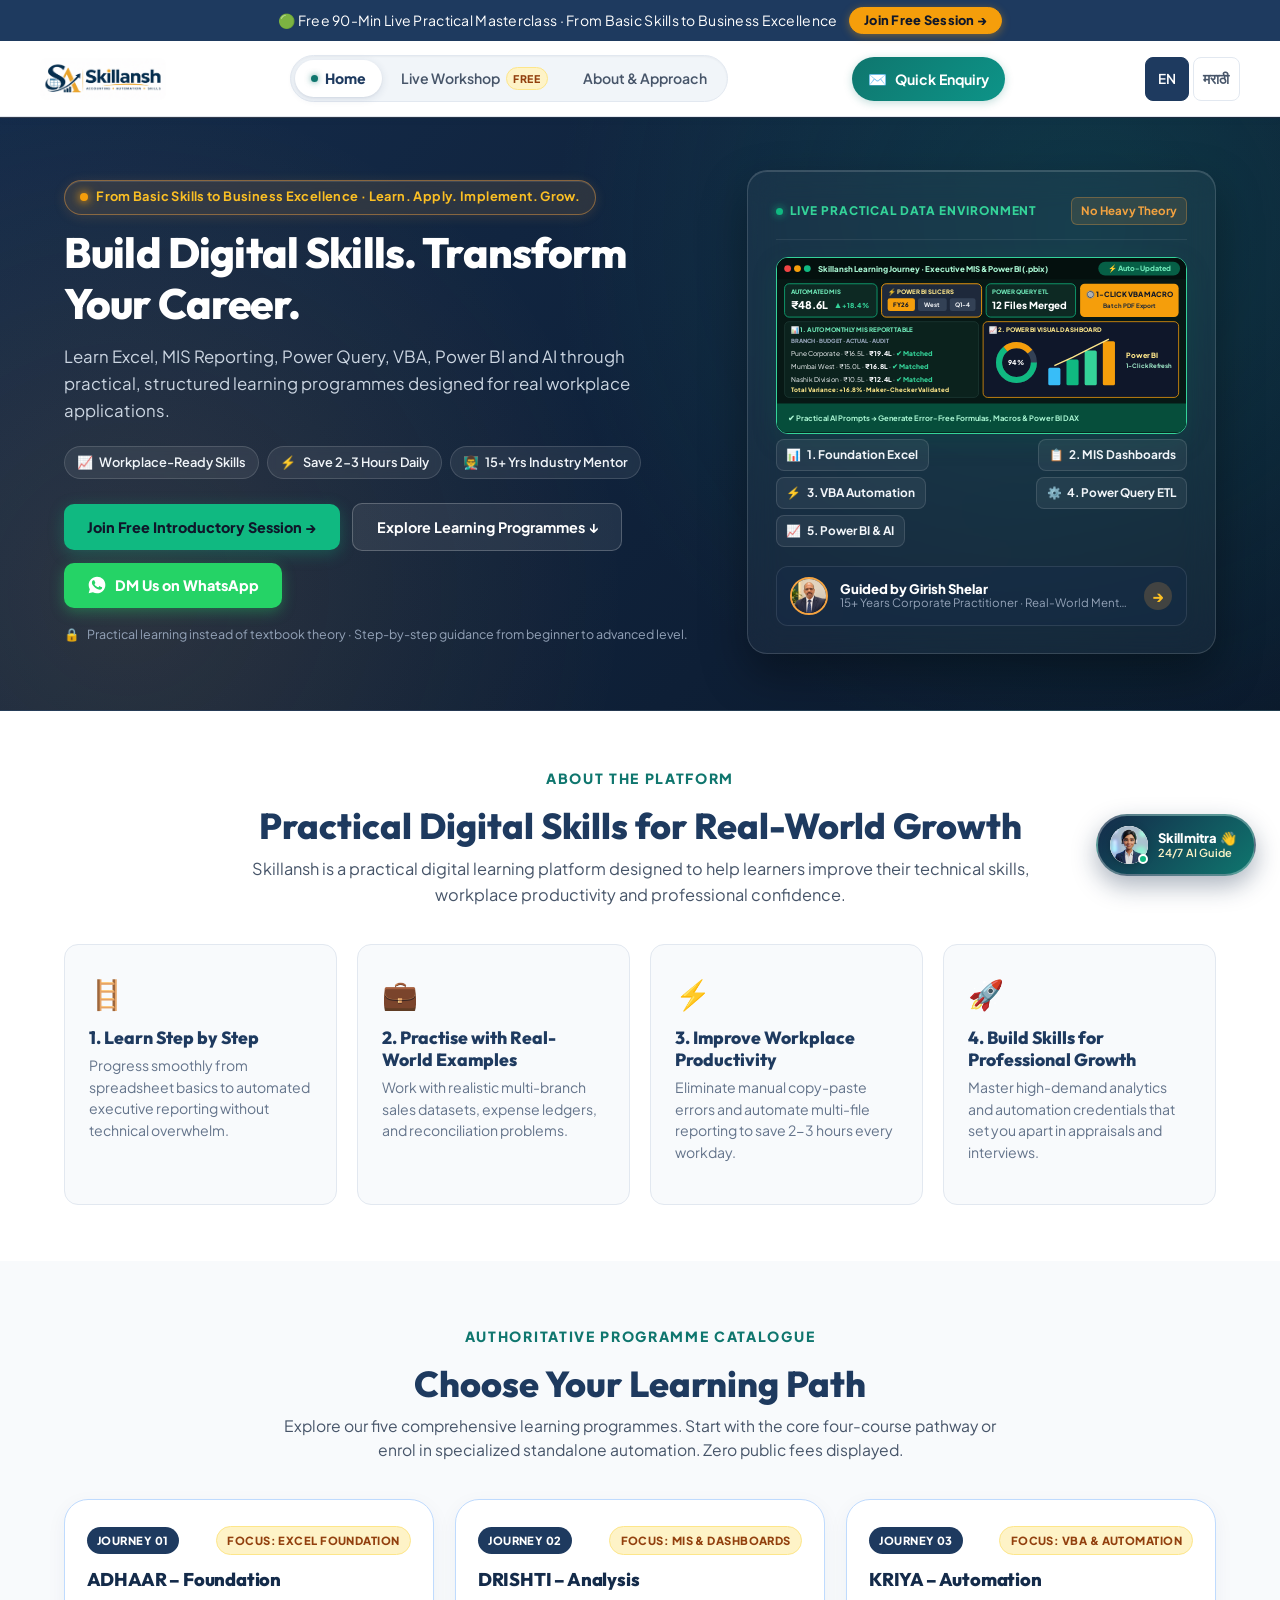
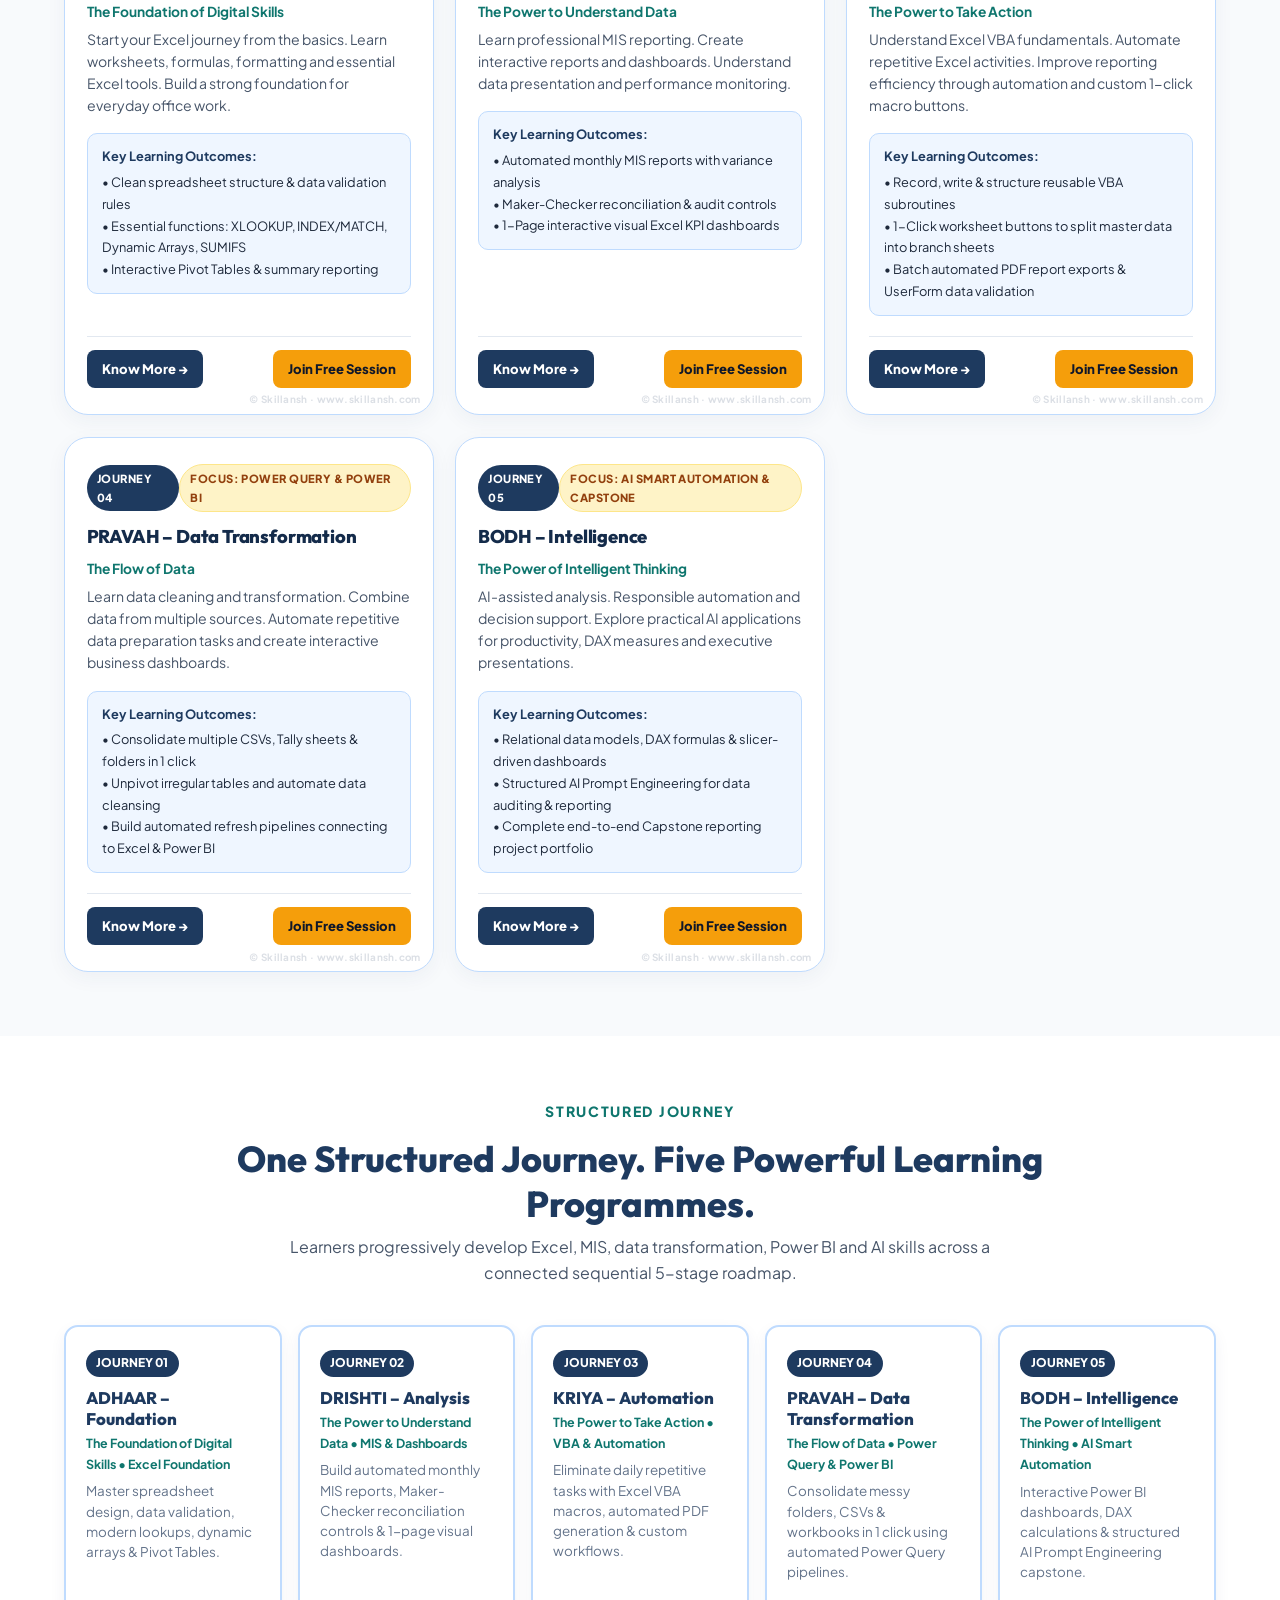
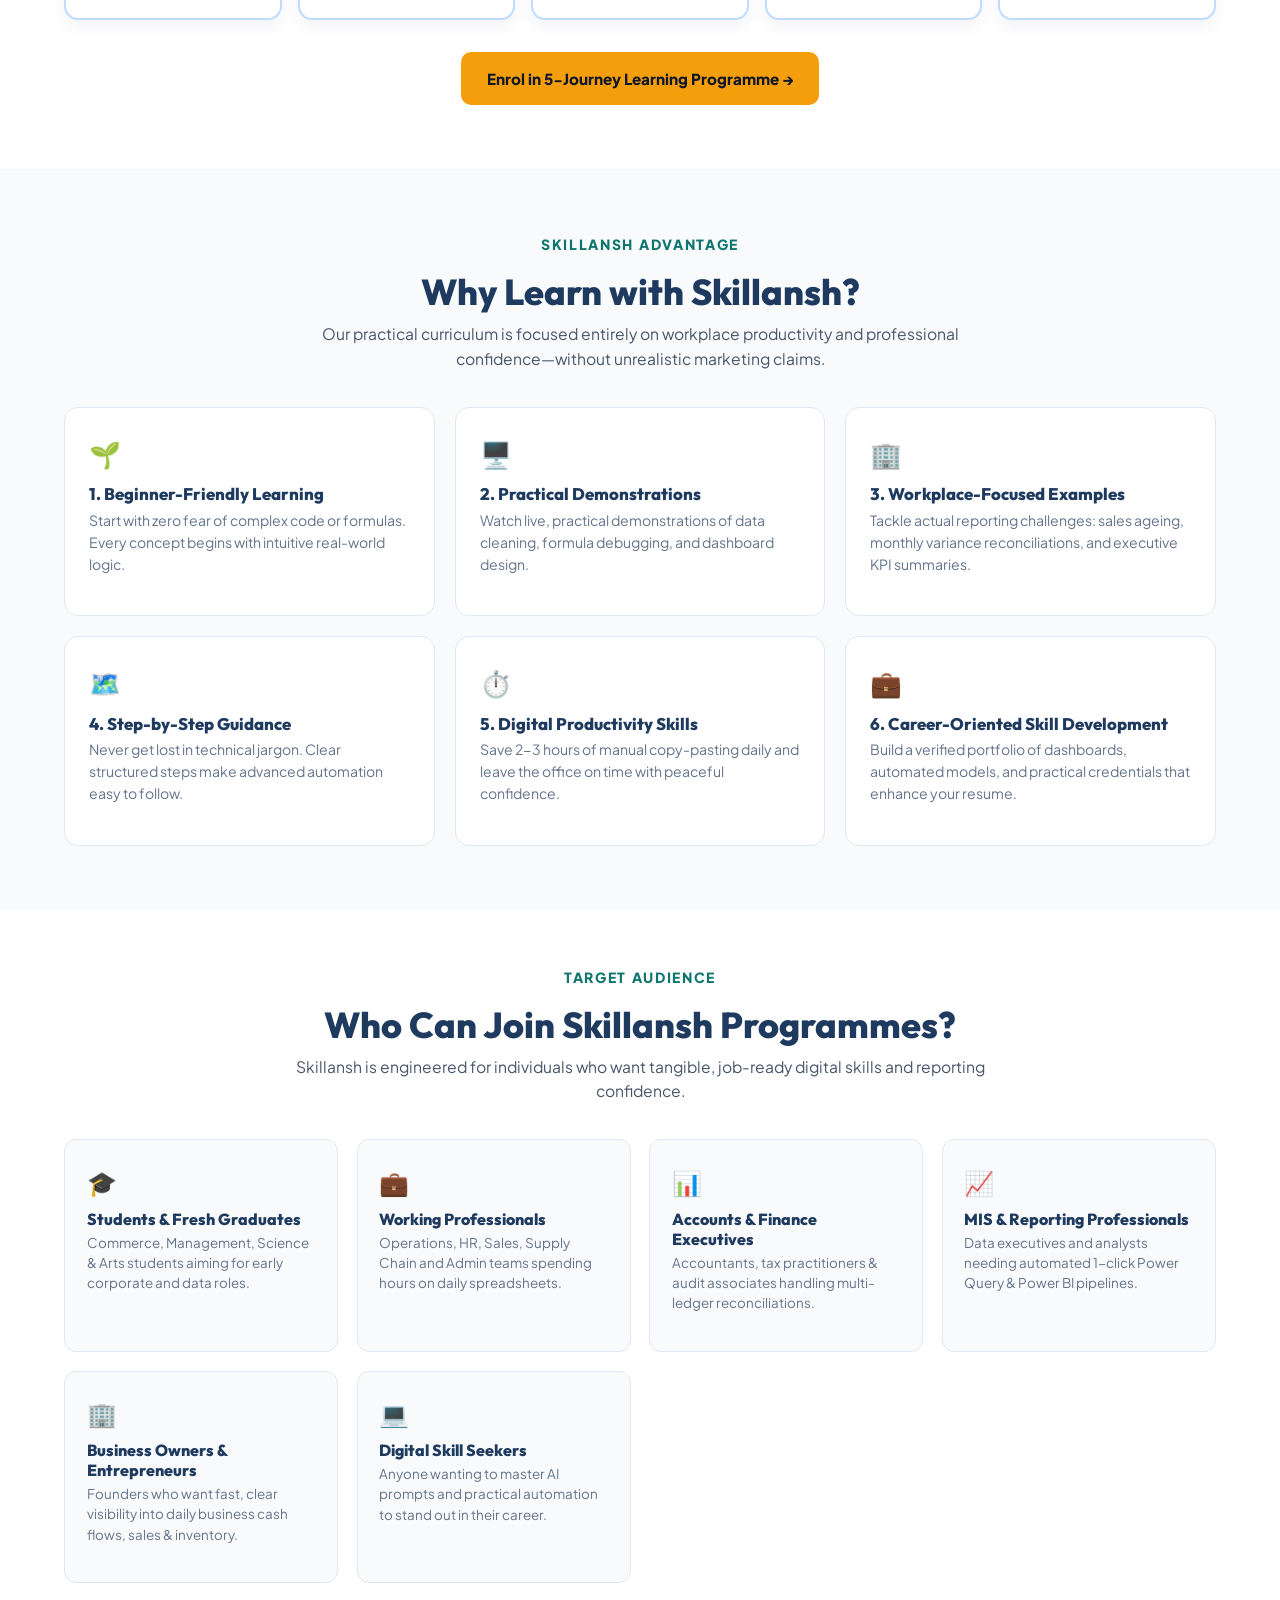
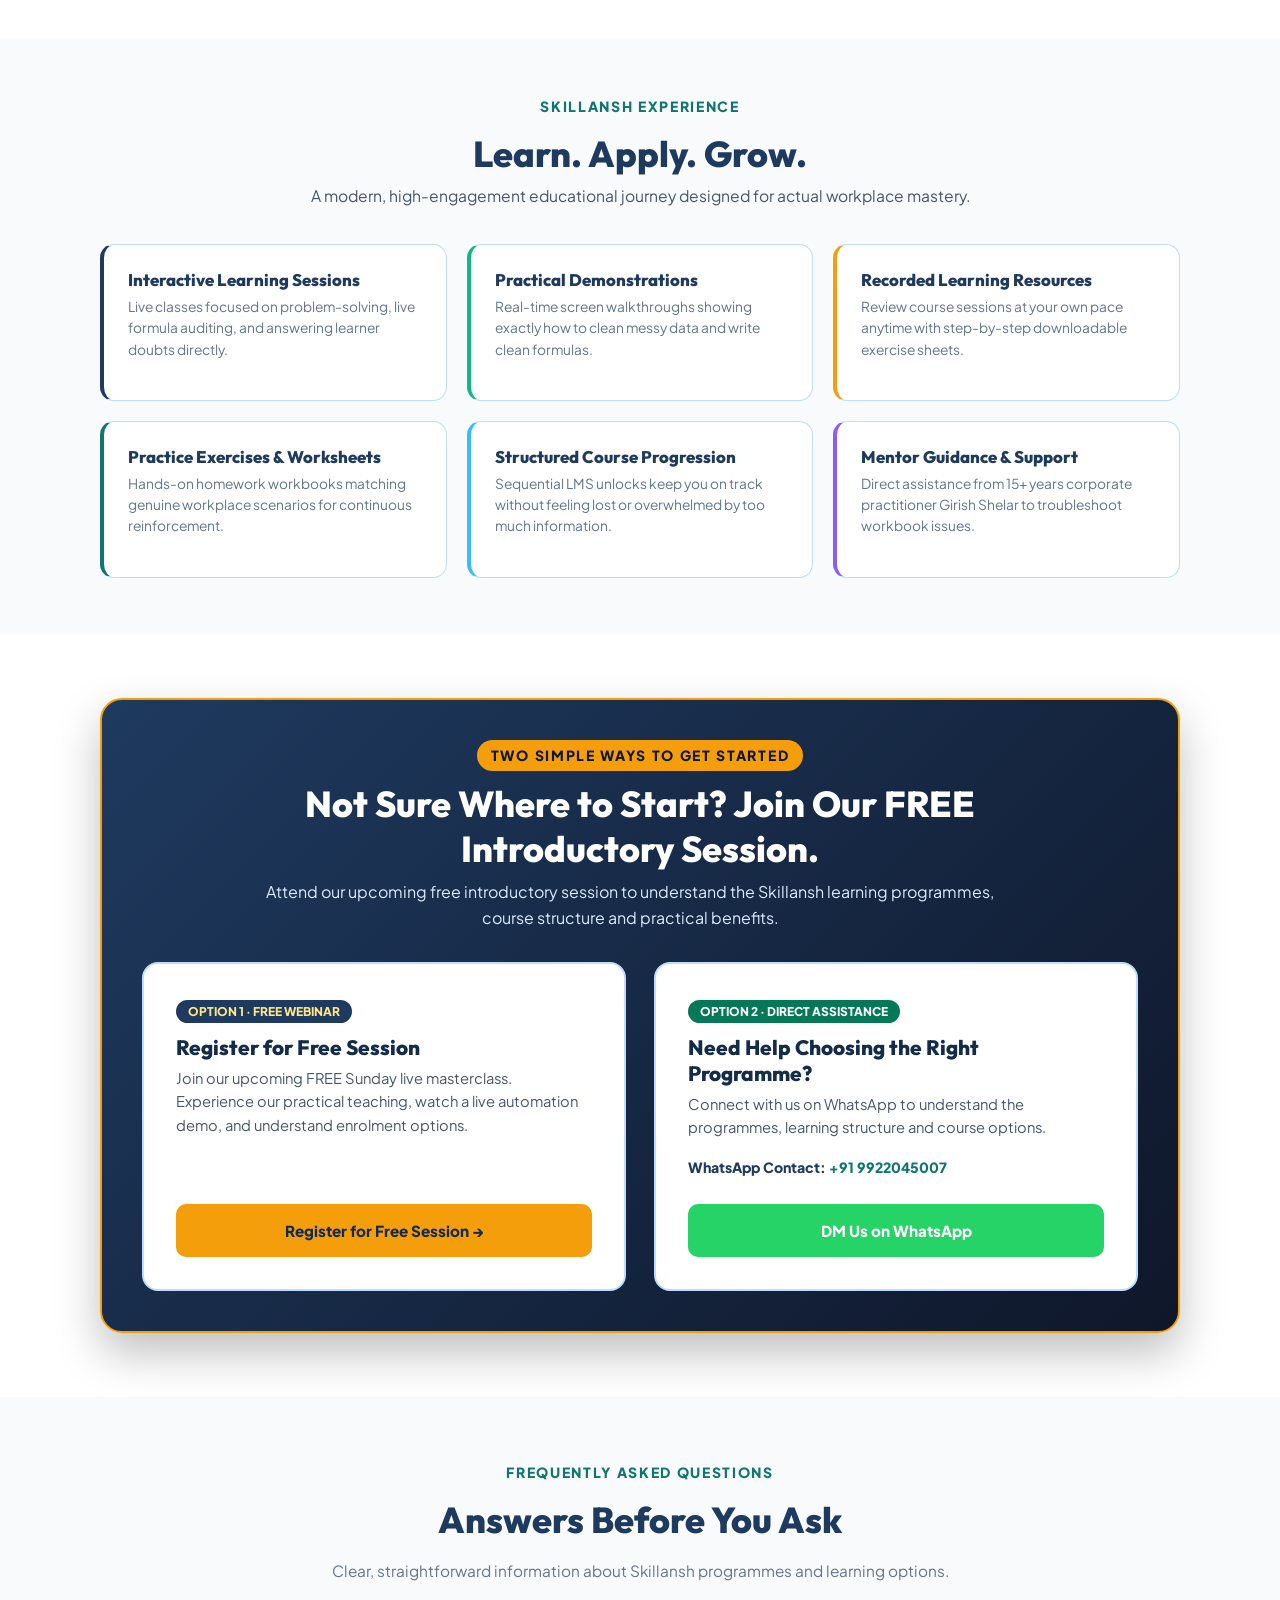
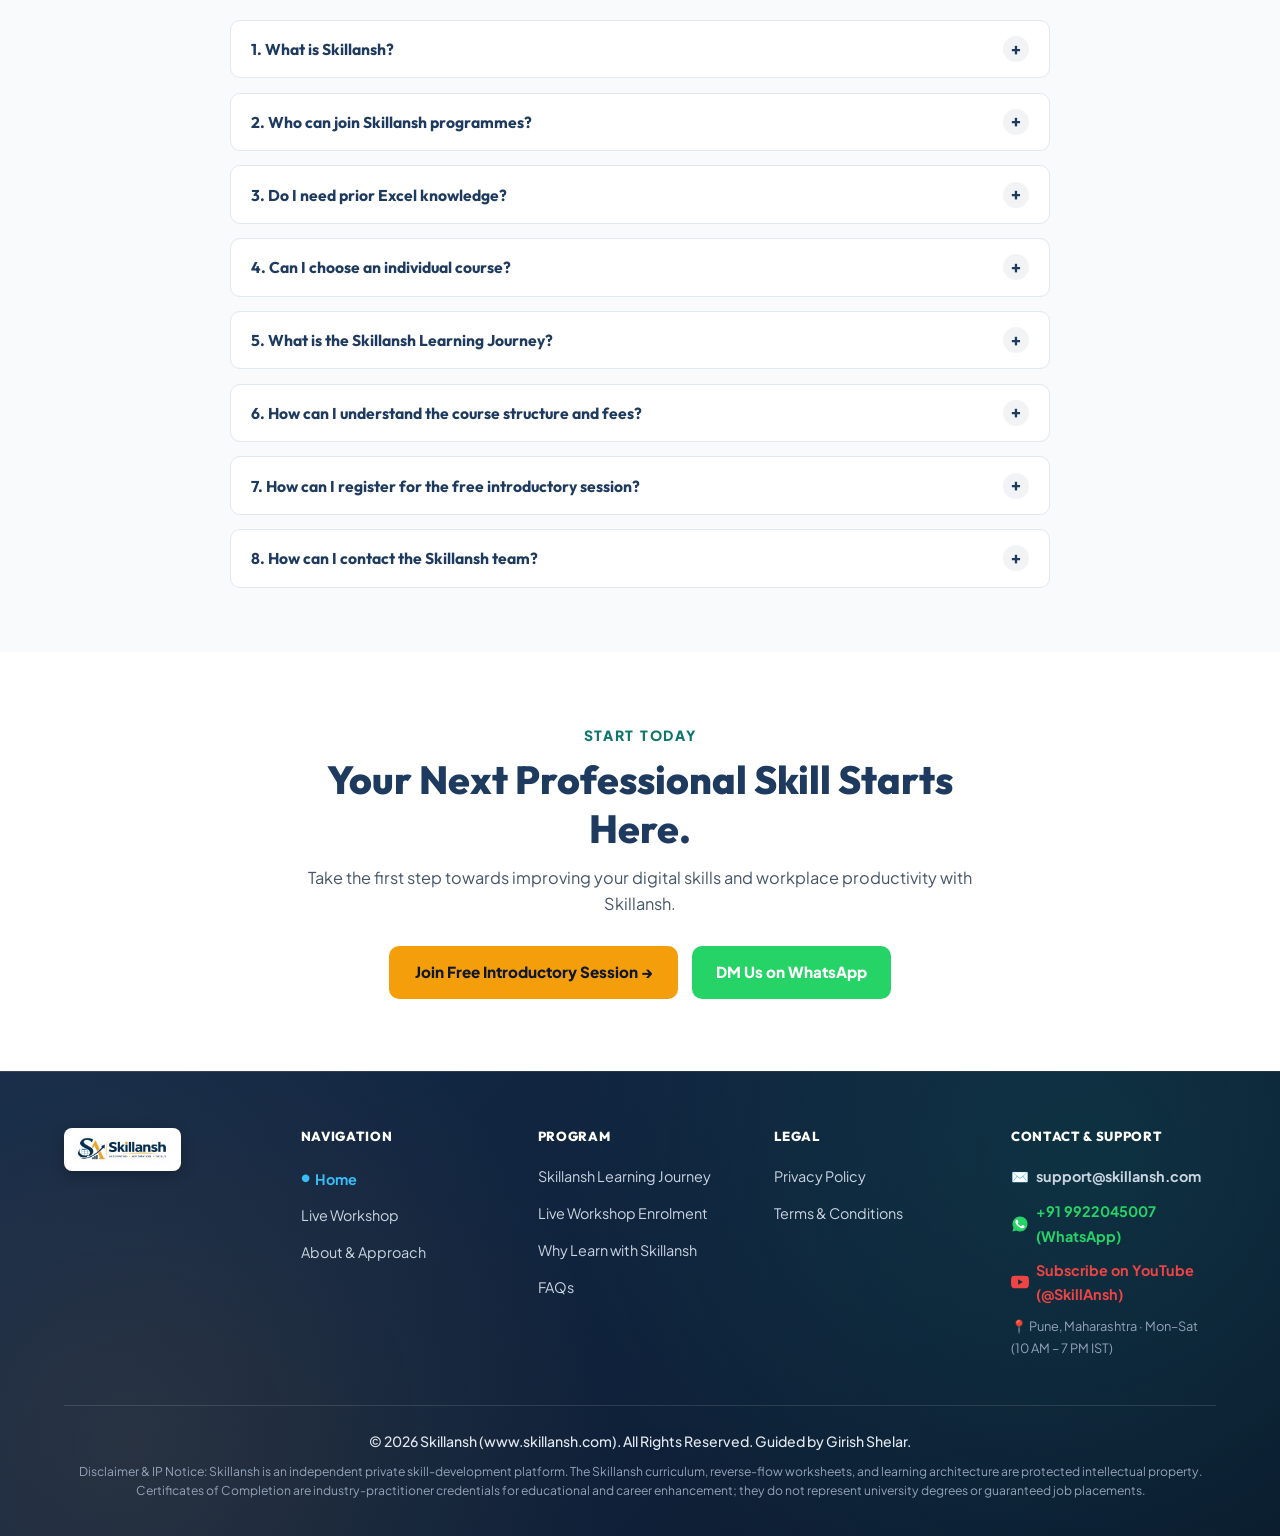
==== index.html @ 3cd6ed30 "Align courses.html with 5-Journey curriculum and update homepage hero WhatsApp CTA and 5-stage visua" ====
<!DOCTYPE html>
<html lang="en">

<head>
  <meta charset="UTF-8">
  <meta name="viewport" content="width=device-width, initial-scale=1.0">
  <title>Skillansh | Build Digital Skills. Transform Your Career.</title>
  <meta name="description"
    content="Practical digital learning platform for students, working professionals, and finance executives. Learn Excel, MIS Reporting, Power Query, VBA, Power BI, and AI.">
  <link rel="canonical" href="https://www.skillansh.com/">
  <meta property="og:type" content="website">
  <meta property="og:site_name" content="Skillansh">
  <meta property="og:url" content="https://www.skillansh.com/">
  <meta property="og:title" content="Skillansh | Practical Digital Skills: Excel, MIS, Power Query, VBA &amp; Power BI">
  <meta property="og:description"
    content="From Basic Skills to Business Excellence. Master workplace Excel, MIS dashboards, Power Query pipelines, VBA automation &amp; Power BI.">
  <meta property="og:image" content="https://www.skillansh.com/logo.png">
  <meta name="theme-color" content="#1E3A5F">
  <link rel="preconnect" href="https://fonts.googleapis.com">
  <link rel="preconnect" href="https://fonts.gstatic.com" crossorigin>
  <link
    href="https://fonts.googleapis.com/css2?family=Outfit:wght@500;600;700;800&family=Plus+Jakarta+Sans:wght@400;500;600;700&family=Noto+Sans+Devanagari:wght@400;500;600;700&display=swap"
    rel="stylesheet">
  <link rel="icon" type="image/png" sizes="192x192" href="/skillansh-favicon-v4.png">
  <link rel="icon" type="image/x-icon" href="/skillansh-favicon-v4.ico">
  <link rel="apple-touch-icon" sizes="180x180" href="/skillansh-apple-icon-v4.png">
  <link rel="stylesheet" href="style.css?v=20261122e">
  <link rel="stylesheet" href="chatbot.css?v=20261115c">
  <script src="https://checkout.razorpay.com/v1/checkout.js"></script>
  <meta name="copyright" content="© 2026 Skillansh (Girish Shelar). All Rights Reserved.">
  <script type="application/ld+json">
  {
    "@context": "https://schema.org",
    "@graph": [
      {
        "@type": "EducationalOrganization",
        "@id": "https://www.skillansh.com/#organization",
        "name": "Skillansh",
        "url": "https://www.skillansh.com/",
        "logo": "https://www.skillansh.com/skillansh-logo.png",
        "description": "Practical digital skills training platform for Excel, MIS, Power Query, VBA, Power BI and AI. Guided by Girish Shelar.",
        "telephone": "+919922045007",
        "email": "support@skillansh.com",
        "areaServed": "IN",
        "knowsLanguage": ["en", "mr", "hi"],
        "sameAs": [
          "https://www.youtube.com/@SkillAnsh"
        ],
        "founder": {
          "@type": "Person",
          "name": "Girish Shelar",
          "jobTitle": "Data Skills & Career Growth Mentor"
        }
      },
      {
        "@type": "WebSite",
        "@id": "https://www.skillansh.com/#website",
        "url": "https://www.skillansh.com/",
        "name": "Skillansh",
        "publisher": {
          "@id": "https://www.skillansh.com/#organization"
        },
        "inLanguage": "en"
      }
    ]
  }
  </script>
</head>

<body>
  <a class="skip-link" href="#main-content">Skip to content</a>

  <header>
    <div class="top-bar">
      <div class="container">
        <span
          data-en="🟢 Free 90-Min Live Practical Masterclass &middot; From Basic Skills to Business Excellence"
          data-mr="🟢 ९०-मिनिटांची मोफत लाइव्ह प्रॅक्टिकल मास्टरक्लास &middot; बेसिक कौशल्यांपासून व्यावसायिक उत्कर्षापर्यंत">🟢
          Free 90-Min Live Practical Masterclass &middot; From Basic Skills to Business Excellence</span>
        <a href="workshop.html" class="top-bar-cta js-free-session-btn" data-en="Join Free Session &rarr;"
          data-mr="मोफत लाइव्ह सत्रात सहभागी व्हा &rarr;">Join Free Session &rarr;</a>
      </div>
    </div>
    <div class="container nav-wrap">
      <a href="index.html" class="brand" aria-label="Skillansh home">
        <img src="skillansh-logo.png?v=20261115c" alt="Skillansh logo" width="140" height="42">
      </a>
      <nav>
        <ul class="nav-links" id="nav-links">
          <li><a href="index.html" aria-current="page"><span data-en="Home" data-mr="होम">Home</span></a></li>
          <li><a href="courses.html"><span data-en="Courses" data-mr="अभ्यासक्रम">Courses</span></a></li>
          <li><a href="workshop.html"><span data-en="Live Workshop" data-mr="लाइव्ह कार्यशाळा">Live Workshop</span><span
                class="nav-live-chip">FREE</span></a></li>
          <li><a href="about.html"><span data-en="About &amp; Approach" data-mr="बद्दल व दृष्टिकोन">About &amp;
                Approach</span></a></li>
          <li><a href="contact.html"><span data-en="Contact" data-mr="संपर्क">Contact</span></a></li>
        </ul>
      </nav>
      <button type="button" class="nav-enquiry-btn" id="open-quick-enquiry-btn" aria-label="Quick Enquiry">
        <span class="nav-enquiry-icon">✉️</span>
        <span data-en="Quick Enquiry" data-mr="त्वरित विचारणा">Quick Enquiry</span>
      </button>
      <button class="mobile-menu-btn" id="mobile-menu" aria-expanded="false" aria-controls="nav-links"
        aria-label="Toggle menu">
        &#9776;
      </button>
      <div class="lang-switcher">
        <button class="lang-btn lang-active" data-lang="en" id="lang-en">EN</button>
        <button class="lang-btn" data-lang="mr" id="lang-mr">मराठी</button>
      </div>
    </div>
  </header>

  <main id="main-content" class="protected-copy-zone">

    <!-- ============ SECTION 1: HERO SECTION ============ -->
    <section class="program-overview-banner hero-split-banner" aria-label="Build Digital Skills Hero">
      <div class="container">
        <div class="hero-split-grid">

          <!-- Left Column: Premium Positioning Copy & Conversion CTAs -->
          <div class="hero-content-col">
            <div class="hero-eyebrow-pill">
              <span class="pulse-dot"></span>
              <span
                data-en="From Basic Skills to Business Excellence &middot; Learn. Apply. Implement. Grow."
                data-mr="बेसिक कौशल्यांपासून व्यावसायिक उत्कर्षापर्यंत &middot; शिका. वापरा. अंमलात आणा. पुढे जा.">From
                Basic Skills to Business Excellence &middot; Learn. Apply. Implement. Grow.</span>
            </div>

            <h1 class="hero-headline"
              data-en="Build Digital Skills. Transform Your Career."
              data-mr="डिजिटल कौशल्ये आत्मसात करा. तुमचे करिअर प्रगत करा.">
              Build Digital Skills. Transform Your Career.
            </h1>

            <p class="hero-subhead"
              data-en="Learn Excel, MIS Reporting, Power Query, VBA, Power BI and AI through practical, structured learning programmes designed for real workplace applications."
              data-mr="कामाच्या ठिकाणी प्रत्यक्ष वापरता येणाऱ्या पद्धतींद्वारे Excel, MIS रिपोर्टिंग, Power Query, VBA, Power BI आणि AI चे प्रॅक्टिकल ज्ञान मिळवा.">
              Learn Excel, MIS Reporting, Power Query, VBA, Power BI and AI through practical, structured learning
              programmes designed for real workplace applications.
            </p>

            <div class="hero-trust-strip">
              <span class="hero-trust-pill"><span>📈</span> <span data-en="Workplace-Ready Skills"
                  data-mr="कामाच्या ठिकाणी उपयुक्त">Workplace-Ready Skills</span></span>
              <span class="hero-trust-pill"><span>⚡</span> <span data-en="Save 2-3 Hours Daily"
                  data-mr="रोज २-३ तास वाचवा">Save 2-3 Hours Daily</span></span>
              <span class="hero-trust-pill"><span>👨‍🏫</span> <span data-en="15+ Yrs Industry Mentor"
                  data-mr="१५+ वर्षे प्रत्यक्ष अनुभव">15+ Yrs Industry Mentor</span></span>
            </div>

            <!-- 3 CTAs as specified in Prompt -->
            <div class="hero-cta-group" style="display:flex; flex-wrap:wrap; gap:0.75rem; align-items:center;">
              <a href="workshop.html" class="hero-btn-primary js-free-session-btn"
                data-en="Join Free Introductory Session &rarr;"
                data-mr="मोफत परिचयात्मक सत्रात सहभागी व्हा &rarr;">Join Free Introductory Session &rarr;</a>
              <a href="#programmes" class="hero-btn-secondary"
                data-en="Explore Learning Programmes &darr;"
                data-mr="अभ्यासक्रम प्रोग्राम्स पहा &darr;">Explore Learning Programmes &darr;</a>
              <a href="https://wa.me/919922045007?text=Hello%20Skillansh%20Team,%20I%20would%20like%20to%20know%20more%20about%20your%20learning%20programmes%20and%20course%20details."
                target="_blank" rel="noopener noreferrer"
                style="display:inline-flex; align-items:center; gap:0.5rem; background:#25D366; color:#FFFFFF !important; padding:0.65rem 1.45rem; border-radius:10px; font-weight:800; font-size:0.9rem; text-decoration:none; box-shadow:0 4px 14px rgba(37,211,102,0.35); transition:transform 0.2s ease, box-shadow 0.2s ease;"
                data-en="DM Us on WhatsApp" data-mr="WhatsApp वर मेसेज करा">
                <svg width="20" height="20" viewBox="0 0 24 24" fill="none" xmlns="http://www.w3.org/2000/svg" style="vertical-align:middle; flex-shrink:0;" aria-hidden="true"><path fill="#FFFFFF" d="M12.004 2C6.48 2 2 6.48 2 12.004c0 1.762.458 3.483 1.332 5.006L2 22l5.122-1.342c1.472.804 3.125 1.228 4.882 1.228h.004c5.524 0 10.004-4.48 10.004-10.004 0-2.67-1.04-5.18-2.93-7.07A9.94 9.94 0 0012.004 2z"/><path fill="#25D366" d="M17.51 14.39c-.3-.15-1.78-.88-2.06-.98-.28-.1-.48-.15-.68.15-.2.3-.78.98-.95 1.18-.18.2-.35.23-.65.08-.3-.15-1.27-.47-2.42-1.49-.9-.8-1.5-1.78-1.68-2.08-.17-.3-.02-.46.13-.61.13-.13.3-.35.45-.52.15-.18.2-.3.3-.5.1-.2.05-.38-.02-.53-.08-.15-.68-1.63-.93-2.24-.24-.58-.49-.5-.68-.51h-.58c-.2 0-.53.08-.8.38-.28.3-1.05 1.03-1.05 2.51s1.08 2.91 1.23 3.11c.15.2 2.12 3.24 5.14 4.54.72.31 1.28.5 1.72.64.72.23 1.38.2 1.9.12.58-.09 1.78-.73 2.03-1.43.25-.7.25-1.3.18-1.43-.08-.12-.28-.2-.58-.35z"/></svg>
                <span>DM Us on WhatsApp</span>
              </a>
            </div>

            <div class="hero-micro-note">
              <span class="lock-icon">&#128274;</span>
              <span
                data-en="Practical learning instead of textbook theory &middot; Step-by-step guidance from beginner to advanced level."
                data-mr="केवळ पुस्तकी ज्ञानाऐवजी प्रत्यक्ष कामाचा अनुभव &middot; बेसिकपासून प्रगत स्तरापर्यंत टप्प्याटप्प्याने मार्गदर्शन.">Practical
                learning instead of textbook theory &middot; Step-by-step guidance from beginner to advanced level.</span>
            </div>
          </div>

          <!-- Right Column: Self-Contained Vector Illustration of Digital Learning Environment -->
          <div class="hero-visual-col">
            <div class="hero-transform-card">
              <div class="transform-card-header">
                <div class="transform-live-tag">
                  <span class="transform-live-dot"></span>
                  <span data-en="Live Practical Data Environment" data-mr="लाइव्ह प्रॅक्टिकल डेटा वातावरण">Live Practical
                    Data Environment</span>
                </div>
                <span class="transform-badge" data-en="No Heavy Theory" data-mr="पुस्तकी ताण नाही">No Heavy Theory</span>
              </div>

              <!-- High-Performance Self-Contained SVG Dashboard Graphic -->
              <div style="margin-top:0.65rem; border-radius:12px; overflow:hidden; border:1.5px solid #34D399; box-shadow:0 8px 24px rgba(6,95,70,0.22);">
                <svg viewBox="0 0 540 230" width="100%"
                  style="display:block; background:#071815; font-family:'Plus Jakarta Sans',sans-serif;" role="img"
                  aria-label="Automated Executive MIS Report, Power Query and Power BI Interactive Dashboard">
                  <rect x="0" y="0" width="540" height="28" fill="#04100E" />
                  <circle cx="14" cy="14" r="4.5" fill="#EF4444" />
                  <circle cx="27" cy="14" r="4.5" fill="#F59E0B" />
                  <circle cx="40" cy="14" r="4.5" fill="#10B981" />
                  <text x="54" y="18" fill="#A7F3D0" font-size="10.5" font-weight="800">Skillansh Learning Journey &middot; Executive MIS &amp; Power BI (.pbix)</text>
                  <rect x="424" y="5" width="108" height="18" rx="9" fill="#065F46" />
                  <text x="478" y="17.5" fill="#6EE7B7" font-size="9.5" font-weight="800" text-anchor="middle">⚡ Auto-Updated</text>

                  <rect x="10" y="34" width="122" height="44" rx="6" fill="#0D2923" stroke="#10B981" stroke-width="1" />
                  <text x="18" y="47" fill="#6EE7B7" font-size="8" font-weight="800">AUTOMATED MIS</text>
                  <text x="18" y="67" fill="#FFFFFF" font-size="14" font-weight="800">₹48.6L</text>
                  <text x="76" y="66" fill="#34D399" font-size="9" font-weight="800">▲ +18.4%</text>

                  <rect x="138" y="34" width="132" height="44" rx="6" fill="#1E293B" stroke="#F59E0B" stroke-width="1.2" />
                  <text x="146" y="47" fill="#FDE68A" font-size="8" font-weight="800">⚡ POWER BI SLICERS</text>
                  <rect x="146" y="53" width="36" height="17" rx="3" fill="#F59E0B" />
                  <text x="164" y="64.5" fill="#0F172A" font-size="8" font-weight="800" text-anchor="middle">FY26</text>
                  <rect x="186" y="53" width="38" height="17" rx="3" fill="#334155" />
                  <text x="205" y="64.5" fill="#F8FAFC" font-size="8" font-weight="700" text-anchor="middle">West</text>
                  <rect x="228" y="53" width="34" height="17" rx="3" fill="#334155" />
                  <text x="245" y="64.5" fill="#F8FAFC" font-size="8" font-weight="700" text-anchor="middle">Q1-4</text>

                  <rect x="276" y="34" width="118" height="44" rx="6" fill="#0D2923" stroke="#10B981" stroke-width="1" />
                  <text x="284" y="47" fill="#6EE7B7" font-size="8" font-weight="800">POWER QUERY ETL</text>
                  <text x="284" y="67" fill="#FFFFFF" font-size="13" font-weight="800">12 Files Merged</text>

                  <rect x="400" y="34" width="130" height="44" rx="6" fill="#F59E0B" />
                  <text x="465" y="52" fill="#0F172A" font-size="9.5" font-weight="800" text-anchor="middle">🔘 1-CLICK VBA MACRO</text>
                  <text x="465" y="66" fill="#1E293B" font-size="8" font-weight="700" text-anchor="middle">Batch PDF Export</text>

                  <!-- Structured MIS Report Table -->
                  <rect x="10" y="84" width="256" height="100" rx="6" fill="#0B221D" stroke="#1E3A34" stroke-width="1" />
                  <text x="18" y="98" fill="#6EE7B7" font-size="8.2" font-weight="800">📊 1. AUTO MONTHLY MIS REPORT TABLE</text>
                  <text x="18" y="112" fill="#94A3B8" font-size="7.5" font-weight="800">BRANCH &middot; BUDGET &middot; ACTUAL &middot; AUDIT</text>
                  <text x="18" y="129" fill="#F8FAFC" font-size="8.8">Pune Corporate &middot; ₹16.5L &middot; <tspan font-weight="800">₹19.4L</tspan> &middot; <tspan fill="#34D399" font-weight="800">✔ Matched</tspan></text>
                  <text x="18" y="146" fill="#F8FAFC" font-size="8.8">Mumbai West &middot; ₹15.0L &middot; <tspan font-weight="800">₹16.8L</tspan> &middot; <tspan fill="#34D399" font-weight="800">✔ Matched</tspan></text>
                  <text x="18" y="163" fill="#F8FAFC" font-size="8.8">Nashik Division &middot; ₹10.5L &middot; <tspan font-weight="800">₹12.4L</tspan> &middot; <tspan fill="#34D399" font-weight="800">✔ Matched</tspan></text>
                  <text x="18" y="177" fill="#FDE68A" font-size="8" font-weight="800">Total Variance: +16.8% &middot; Maker-Checker Validated</text>

                  <!-- Power BI Analytics Visual -->
                  <rect x="272" y="84" width="258" height="100" rx="6" fill="#0F172A" stroke="#F59E0B" stroke-width="1" />
                  <text x="280" y="98" fill="#FDE68A" font-size="8.2" font-weight="800">📈 2. POWER BI VISUAL DASHBOARD</text>
                  <circle cx="316" cy="138" r="23" fill="none" stroke="#334155" stroke-width="8" />
                  <circle cx="316" cy="138" r="23" fill="none" stroke="#10B981" stroke-width="8" stroke-dasharray="92 144" />
                  <circle cx="316" cy="138" r="23" fill="none" stroke="#F59E0B" stroke-width="8" stroke-dasharray="36 144" stroke-dashoffset="-92" />
                  <text x="316" y="141" fill="#FFFFFF" font-size="9" font-weight="800" text-anchor="middle">94%</text>

                  <rect x="358" y="145" width="16" height="23" rx="2" fill="#38BDF8" />
                  <rect x="382" y="134" width="16" height="34" rx="2" fill="#10B981" />
                  <rect x="406" y="122" width="16" height="46" rx="2" fill="#34D399" />
                  <rect x="430" y="110" width="16" height="58" rx="2" fill="#F59E0B" />
                  <polyline points="366,142 390,131 414,119 438,107" fill="none" stroke="#FDE68A" stroke-width="1.8" />
                  <text x="460" y="132" fill="#FDE68A" font-size="9.5" font-weight="800">Power BI</text>
                  <text x="460" y="145" fill="#A7F3D0" font-size="8" font-weight="700">1-Click Refresh</text>

                  <rect x="0" y="192" width="540" height="38" fill="#064E3B" />
                  <text x="14" y="215" fill="#A7F3D0" font-size="10" font-weight="700">✔ Practical AI Prompts &rarr; Generate Error-Free Formulas, Macros &amp; Power BI DAX</text>
                </svg>
              </div>

              <!-- In-Demand 5-Stage Journey Tool Badges Ribbon -->
              <div class="transform-tools-row">
                <span class="transform-tool-chip"><span class="tool-ic">&#128202;</span> 1. Foundation Excel</span>
                <span class="transform-tool-chip"><span class="tool-ic">&#128203;</span> 2. MIS Dashboards</span>
                <span class="transform-tool-chip"><span class="tool-ic">&#9889;</span> 3. VBA Automation</span>
                <span class="transform-tool-chip"><span class="tool-ic">&#9881;&#65039;</span> 4. Power Query ETL</span>
                <span class="transform-tool-chip"><span class="tool-ic">&#128200;</span> 5. Power BI &amp; AI</span>
              </div>

              <!-- Mentor Credibility Anchor -->
              <div class="transform-mentor-strip">
                <img src="Image.png" alt="Girish Shelar" class="transform-mentor-avatar" width="40" height="40"
                  loading="lazy">
                <div class="transform-mentor-info">
                  <div class="mentor-lead-name" data-en="Guided by Girish Shelar"
                    data-mr="गिरीश शेलार यांच्या मार्गदर्शनाखाली">Guided by Girish Shelar</div>
                  <div class="mentor-lead-sub" data-en="15+ Years Corporate Practitioner &middot; Real-World Mentorship"
                    data-mr="१५+ वर्षे प्रत्यक्ष अनुभव &middot; प्रॅक्टिकल मेंटॉरशिप">15+ Years Corporate Practitioner
                    &middot; Real-World Mentorship</div>
                </div>
                <a href="workshop.html" class="transform-card-link" title="Explore Free Live Workshop"
                  aria-label="Explore Free Live Workshop">&rarr;</a>
              </div>
            </div>
          </div>

        </div>
      </div>
    </section>

    <!-- ============ SECTION 2: WHAT IS SKILLANSH? ============ -->
    <section class="section section-white" id="about-skillansh" style="padding: 3.5rem 0;">
      <div class="container">
        <div class="section-head" style="text-align:center; max-width:860px; margin:0 auto 2.25rem;">
          <span class="eyebrow" data-en="About the Platform" data-mr="प्लॅटफॉर्मबद्दल माहिती"
            style="color:#0F766E; font-weight:800;">About the Platform</span>
          <h2 data-en="Practical Digital Skills for Real-World Growth"
            data-mr="प्रत्यक्ष कामाच्या अनुभवातून व्यावसायिक प्रगती"
            style="font-size:clamp(1.75rem, 3vw, 2.25rem); font-weight:800; color:#1E3A5F; margin:0.35rem 0 0.5rem;">
            Practical Digital Skills for Real-World Growth</h2>
          <p data-en="Skillansh is a practical digital learning platform designed to help learners improve their technical skills, workplace productivity and professional confidence."
            data-mr="Skillansh हे एक व्यावहारिक डिजिटल शिक्षण व्यासपीठ आहे जे विद्यार्थ्यांना आणि नोकरदारांना त्यांचे तांत्रिक कौशल्य, कामाची कार्यक्षमता आणि आत्मविश्वास वाढवण्यास मदत करते."
            style="color:#475569; font-size:1.02rem; line-height:1.6;">Skillansh is a practical digital learning platform
            designed to help learners improve their technical skills, workplace productivity and professional confidence.</p>
        </div>

        <div style="display:grid; grid-template-columns:repeat(auto-fit, minmax(250px, 1fr)); gap:1.25rem; max-width:1180px; margin:0 auto;">
          <div style="background:#F8FAFC; border:1.5px solid #E2E8F0; border-radius:14px; padding:1.5rem; text-align:left;">
            <div style="font-size:1.8rem; margin-bottom:0.6rem;">🪜</div>
            <h4 style="color:#1E3A5F; font-size:1.1rem; font-weight:800; margin-bottom:0.35rem;" data-en="1. Learn Step by Step" data-mr="१. टप्प्याटप्प्याने शिका">1. Learn Step by Step</h4>
            <p style="color:#64748B; font-size:0.88rem; line-height:1.55;" data-en="Progress smoothly from spreadsheet basics to automated executive reporting without technical overwhelm." data-mr="बेसिक स्प्रेडशीटपासून ते ऑटोमेटेड रिपोर्टिंगपर्यंत टप्प्याटप्प्याने प्रगती करा.">Progress smoothly from spreadsheet basics to automated executive reporting without technical overwhelm.</p>
          </div>

          <div style="background:#F8FAFC; border:1.5px solid #E2E8F0; border-radius:14px; padding:1.5rem; text-align:left;">
            <div style="font-size:1.8rem; margin-bottom:0.6rem;">💼</div>
            <h4 style="color:#1E3A5F; font-size:1.1rem; font-weight:800; margin-bottom:0.35rem;" data-en="2. Practise with Real-World Examples" data-mr="२. प्रत्यक्ष उदाहरणांसह सराव">2. Practise with Real-World Examples</h4>
            <p style="color:#64748B; font-size:0.88rem; line-height:1.55;" data-en="Work with realistic multi-branch sales datasets, expense ledgers, and reconciliation problems." data-mr="खऱ्या कॉर्पोरेट डेटा, सेल्स लेजर्स आणि रिकन्सिलिएशनच्या उदाहरणांवर सराव करा.">Work with realistic multi-branch sales datasets, expense ledgers, and reconciliation problems.</p>
          </div>

          <div style="background:#F8FAFC; border:1.5px solid #E2E8F0; border-radius:14px; padding:1.5rem; text-align:left;">
            <div style="font-size:1.8rem; margin-bottom:0.6rem;">⚡</div>
            <h4 style="color:#1E3A5F; font-size:1.1rem; font-weight:800; margin-bottom:0.35rem;" data-en="3. Improve Workplace Productivity" data-mr="३. कामाची गती आणि कार्यक्षमता वाढवा">3. Improve Workplace Productivity</h4>
            <p style="color:#64748B; font-size:0.88rem; line-height:1.55;" data-en="Eliminate manual copy-paste errors and automate multi-file reporting to save 2-3 hours every workday." data-mr="मॅन्युअल चुका टाळा आणि रोजच्या कामात २-३ तास वाचवून वेळेवर घरी जा.">Eliminate manual copy-paste errors and automate multi-file reporting to save 2-3 hours every workday.</p>
          </div>

          <div style="background:#F8FAFC; border:1.5px solid #E2E8F0; border-radius:14px; padding:1.5rem; text-align:left;">
            <div style="font-size:1.8rem; margin-bottom:0.6rem;">🚀</div>
            <h4 style="color:#1E3A5F; font-size:1.1rem; font-weight:800; margin-bottom:0.35rem;" data-en="4. Build Skills for Professional Growth" data-mr="४. व्यावसायिक प्रगतीसाठी कौशल्ये">4. Build Skills for Professional Growth</h4>
            <p style="color:#64748B; font-size:0.88rem; line-height:1.55;" data-en="Master high-demand analytics and automation credentials that set you apart in appraisals and interviews." data-mr="उच्च मागणी असलेल्या डेटा ॲनालिटिक्स कौशल्यांसह मुलाखती आणि पदोन्नतीमध्ये आघाडी मिळवा.">Master high-demand analytics and automation credentials that set you apart in appraisals and interviews.</p>
          </div>
        </div>
      </div>
    </section>

    <!-- ============ SECTION 3: EXPLORE OUR LEARNING PROGRAMMES (5 CARDS INCLUDING KRIYA) ============ -->
    <section class="section section-gray" id="programmes" style="padding: 4rem 0; background: #F8FAFC;">
      <div class="container">
        <div class="section-head" style="text-align:center; max-width:840px; margin:0 auto 2.25rem;">
          <span class="eyebrow" data-en="Authoritative Programme Catalogue" data-mr="अधिकृत अभ्यासक्रम यादी"
            style="color:#0F766E; font-weight:800;">Authoritative Programme Catalogue</span>
          <h2 data-en="Choose Your Learning Path"
            data-mr="तुमचा शिकण्याचा मार्ग निवडा"
            style="font-size:clamp(1.75rem, 3.2vw, 2.25rem); font-weight:800; color:#1E3A5F; margin:0.35rem 0 0.5rem;">
            Choose Your Learning Path</h2>
          <p data-en="Explore our five comprehensive learning programmes. Start with the core four-course pathway or enrol in specialized standalone automation. Zero public fees displayed."
            data-mr="आमचे ५ सर्वसमावेशक लर्निंग प्रोग्राम्स पहा. मुख्य ४-कोर्स मार्गातून किंवा स्वतंत्र ऑटोमेशन कोर्समधून सुरुवात करा."
            style="color:#475569; font-size:0.98rem; line-height:1.55;">Explore our five comprehensive learning
            programmes. Start with the core four-course pathway or enrol in specialized standalone automation. Zero public fees displayed.</p>
        </div>

        <div class="bento-ribbon-grid"
          style="grid-template-columns: repeat(auto-fit, minmax(310px, 1fr)); gap: 1.35rem;">

          <!-- 1. ADHAAR – Foundation -->
          <div class="bento-card" style="border: 1.5px solid #BFDBFE; background: #FFFFFF; display:flex; flex-direction:column; justify-content:space-between;">
            <div>
              <div class="bento-top">
                <span class="bento-badge" style="background:#1E3A5F; color:#FFFFFF;" data-en="Journey 01" data-mr="प्रवास ०१">Journey 01</span>
                <span class="bento-badge" style="background:#FEF3C7; color:#92400E; border:1px solid #FDE68A;" data-en="Focus: Excel Foundation" data-mr="फोकस: Excel फाउंडेशन">Focus: Excel Foundation</span>
              </div>
              <h3 class="bento-title" data-en="ADHAAR – Foundation" data-mr="आधार (ADHAAR) – फाउंडेशन">
                ADHAAR – Foundation</h3>
              <p style="font-weight:700; color:#0F766E; font-size:0.86rem; margin-bottom:0.35rem;">The Foundation of Digital Skills</p>
              <p class="bento-desc" data-en="Start your Excel journey from the basics. Learn worksheets, formulas, formatting and essential Excel tools. Build a strong foundation for everyday office work." data-mr="तुमचा Excel प्रवास बेसिकपासून सुरू करा. वर्कशीट्स, सूत्रे, फॉरमॅटिंग आणि दैनंदिन कामासाठी आवश्यक टूल्स शिका.">
                Start your Excel journey from the basics. Learn worksheets, formulas, formatting and essential Excel tools. Build a strong foundation for everyday office work.</p>
              <div style="background:#EFF6FF; border:1px solid #BFDBFE; border-radius:10px; padding:0.75rem 0.9rem; margin-top:0.65rem; font-size:0.8rem; color:#1E293B;">
                <strong style="color:#1E3A5F; display:block; margin-bottom:0.25rem;" data-en="Key Learning Outcomes:" data-mr="मुख्य शिक्षण निष्पत्ती:">Key Learning Outcomes:</strong>
                <div>• Clean spreadsheet structure &amp; data validation rules</div>
                <div>• Essential functions: XLOOKUP, INDEX/MATCH, Dynamic Arrays, SUMIFS</div>
                <div>• Interactive Pivot Tables &amp; summary reporting</div>
              </div>
            </div>
            <div style="margin-top:1.25rem; padding-top:0.85rem; border-top:1px solid #E2E8F0; display:flex; align-items:center; justify-content:space-between; gap:0.5rem; flex-wrap:wrap;">
              <a href="courses.html#course-adhaar" style="background:#1E3A5F; color:#FFFFFF; padding:0.48rem 0.95rem; border-radius:8px; font-size:0.82rem; font-weight:800; text-decoration:none;" data-en="Know More &rarr;" data-mr="अधिक माहिती &rarr;">Know More &rarr;</a>
              <a href="workshop.html" class="js-free-session-btn" style="background:#F59E0B; color:#0F172A; padding:0.48rem 0.95rem; border-radius:8px; font-size:0.82rem; font-weight:800; text-decoration:none;" data-en="Join Free Session" data-mr="मोफत सत्रात या">Join Free Session</a>
            </div>
          </div>

          <!-- 2. DRISHTI – Analysis -->
          <div class="bento-card" style="border: 1.5px solid #BFDBFE; background: #FFFFFF; display:flex; flex-direction:column; justify-content:space-between;">
            <div>
              <div class="bento-top">
                <span class="bento-badge" style="background:#1E3A5F; color:#FFFFFF;" data-en="Journey 02" data-mr="प्रवास ०२">Journey 02</span>
                <span class="bento-badge" style="background:#FEF3C7; color:#92400E; border:1px solid #FDE68A;" data-en="Focus: MIS &amp; Dashboards" data-mr="फोकस: MIS व डॅशबोर्ड्स">Focus: MIS &amp; Dashboards</span>
              </div>
              <h3 class="bento-title" data-en="DRISHTI – Analysis" data-mr="दृष्टी (DRISHTI) – ॲनालिसिस">
                DRISHTI – Analysis</h3>
              <p style="font-weight:700; color:#0F766E; font-size:0.86rem; margin-bottom:0.35rem;">The Power to Understand Data</p>
              <p class="bento-desc" data-en="Learn professional MIS reporting. Create interactive reports and dashboards. Understand data presentation and performance monitoring." data-mr="व्यावसायिक MIS रिपोर्टिंग शिका. संवादात्मक डॅशबोर्ड्स तयार करा आणि अचूक सादरीकरण आत्मसात करा.">
                Learn professional MIS reporting. Create interactive reports and dashboards. Understand data presentation and performance monitoring.</p>
              <div style="background:#EFF6FF; border:1px solid #BFDBFE; border-radius:10px; padding:0.75rem 0.9rem; margin-top:0.65rem; font-size:0.8rem; color:#1E293B;">
                <strong style="color:#1E3A5F; display:block; margin-bottom:0.25rem;" data-en="Key Learning Outcomes:" data-mr="मुख्य शिक्षण निष्पत्ती:">Key Learning Outcomes:</strong>
                <div>• Automated monthly MIS reports with variance analysis</div>
                <div>• Maker-Checker reconciliation &amp; audit controls</div>
                <div>• 1-Page interactive visual Excel KPI dashboards</div>
              </div>
            </div>
            <div style="margin-top:1.25rem; padding-top:0.85rem; border-top:1px solid #E2E8F0; display:flex; align-items:center; justify-content:space-between; gap:0.5rem; flex-wrap:wrap;">
              <a href="courses.html#course-drishti" style="background:#1E3A5F; color:#FFFFFF; padding:0.48rem 0.95rem; border-radius:8px; font-size:0.82rem; font-weight:800; text-decoration:none;" data-en="Know More &rarr;" data-mr="अधिक माहिती &rarr;">Know More &rarr;</a>
              <a href="workshop.html" class="js-free-session-btn" style="background:#F59E0B; color:#0F172A; padding:0.48rem 0.95rem; border-radius:8px; font-size:0.82rem; font-weight:800; text-decoration:none;" data-en="Join Free Session" data-mr="मोफत सत्रात या">Join Free Session</a>
            </div>
          </div>

          <!-- 3. KRIYA – Automation -->
          <div class="bento-card" style="border: 1.5px solid #BFDBFE; background: #FFFFFF; display:flex; flex-direction:column; justify-content:space-between;">
            <div>
              <div class="bento-top">
                <span class="bento-badge" style="background:#1E3A5F; color:#FFFFFF;" data-en="Journey 03" data-mr="प्रवास ०३">Journey 03</span>
                <span class="bento-badge" style="background:#FEF3C7; color:#92400E; border:1px solid #FDE68A;" data-en="Focus: VBA &amp; Automation" data-mr="फोकस: VBA व ऑटोमेशन">Focus: VBA &amp; Automation</span>
              </div>
              <h3 class="bento-title" data-en="KRIYA – Automation" data-mr="क्रिया (KRIYA) – ऑटोमेशन">
                KRIYA – Automation</h3>
              <p style="font-weight:700; color:#0F766E; font-size:0.86rem; margin-bottom:0.35rem;">The Power to Take Action</p>
              <p class="bento-desc" data-en="Understand Excel VBA fundamentals. Automate repetitive Excel activities. Improve reporting efficiency through automation and custom 1-click macro buttons." data-mr="Excel VBA च्या मदतीने वारंवार होणारे मॅन्युअल काम १-क्लिक मॅक्रो बटणावर आणून स्वयंचलित करा.">
                Understand Excel VBA fundamentals. Automate repetitive Excel activities. Improve reporting efficiency through automation and custom 1-click macro buttons.</p>
              <div style="background:#EFF6FF; border:1px solid #BFDBFE; border-radius:10px; padding:0.75rem 0.9rem; margin-top:0.65rem; font-size:0.8rem; color:#1E293B;">
                <strong style="color:#1E3A5F; display:block; margin-bottom:0.25rem;" data-en="Key Learning Outcomes:" data-mr="मुख्य शिक्षण निष्पत्ती:">Key Learning Outcomes:</strong>
                <div>• Record, write &amp; structure reusable VBA subroutines</div>
                <div>• 1-Click worksheet buttons to split master data into branch sheets</div>
                <div>• Batch automated PDF report exports &amp; UserForm data validation</div>
              </div>
            </div>
            <div style="margin-top:1.25rem; padding-top:0.85rem; border-top:1px solid #E2E8F0; display:flex; align-items:center; justify-content:space-between; gap:0.5rem; flex-wrap:wrap;">
              <a href="courses.html#course-kriya" style="background:#1E3A5F; color:#FFFFFF; padding:0.48rem 0.95rem; border-radius:8px; font-size:0.82rem; font-weight:800; text-decoration:none;" data-en="Know More &rarr;" data-mr="अधिक माहिती &rarr;">Know More &rarr;</a>
              <a href="workshop.html" class="js-free-session-btn" style="background:#F59E0B; color:#0F172A; padding:0.48rem 0.95rem; border-radius:8px; font-size:0.82rem; font-weight:800; text-decoration:none;" data-en="Join Free Session" data-mr="मोफत सत्रात या">Join Free Session</a>
            </div>
          </div>

          <!-- 4. PRAVAH – Data Transformation -->
          <div class="bento-card" style="border: 1.5px solid #BFDBFE; background: #FFFFFF; display:flex; flex-direction:column; justify-content:space-between;">
            <div>
              <div class="bento-top">
                <span class="bento-badge" style="background:#1E3A5F; color:#FFFFFF;" data-en="Journey 04" data-mr="प्रवास ०४">Journey 04</span>
                <span class="bento-badge" style="background:#FEF3C7; color:#92400E; border:1px solid #FDE68A;" data-en="Focus: Power Query &amp; Power BI" data-mr="फोकस: Power Query व Power BI">Focus: Power Query &amp; Power BI</span>
              </div>
              <h3 class="bento-title" data-en="PRAVAH – Data Transformation" data-mr="प्रवाह (PRAVAH) – डेटा ट्रान्सफॉर्मेशन">
                PRAVAH – Data Transformation</h3>
              <p style="font-weight:700; color:#0F766E; font-size:0.86rem; margin-bottom:0.35rem;">The Flow of Data</p>
              <p class="bento-desc" data-en="Learn data cleaning and transformation. Combine data from multiple sources. Automate repetitive data preparation tasks and create interactive business dashboards." data-mr="डेटा क्लिनिंग, ट्रान्सफॉर्मेशन आणि एकत्रीकरण शिका. Power Query ने अनेक फाइल्स जोडून १-क्लिकवर रिफ्रेश करा.">
                Learn data cleaning and transformation. Combine data from multiple sources. Automate repetitive data preparation tasks and create interactive business dashboards.</p>
              <div style="background:#EFF6FF; border:1px solid #BFDBFE; border-radius:10px; padding:0.75rem 0.9rem; margin-top:0.65rem; font-size:0.8rem; color:#1E293B;">
                <strong style="color:#1E3A5F; display:block; margin-bottom:0.25rem;" data-en="Key Learning Outcomes:" data-mr="मुख्य शिक्षण निष्पत्ती:">Key Learning Outcomes:</strong>
                <div>• Consolidate multiple CSVs, Tally sheets &amp; folders in 1 click</div>
                <div>• Unpivot irregular tables and automate data cleansing</div>
                <div>• Build automated refresh pipelines connecting to Excel &amp; Power BI</div>
              </div>
            </div>
            <div style="margin-top:1.25rem; padding-top:0.85rem; border-top:1px solid #E2E8F0; display:flex; align-items:center; justify-content:space-between; gap:0.5rem; flex-wrap:wrap;">
              <a href="courses.html#course-pravah" style="background:#1E3A5F; color:#FFFFFF; padding:0.48rem 0.95rem; border-radius:8px; font-size:0.82rem; font-weight:800; text-decoration:none;" data-en="Know More &rarr;" data-mr="अधिक माहिती &rarr;">Know More &rarr;</a>
              <a href="workshop.html" class="js-free-session-btn" style="background:#F59E0B; color:#0F172A; padding:0.48rem 0.95rem; border-radius:8px; font-size:0.82rem; font-weight:800; text-decoration:none;" data-en="Join Free Session" data-mr="मोफत सत्रात या">Join Free Session</a>
            </div>
          </div>

          <!-- 5. BODH – Intelligence -->
          <div class="bento-card" style="border: 1.5px solid #BFDBFE; background: #FFFFFF; display:flex; flex-direction:column; justify-content:space-between;">
            <div>
              <div class="bento-top">
                <span class="bento-badge" style="background:#1E3A5F; color:#FFFFFF;" data-en="Journey 05" data-mr="प्रवास ०५">Journey 05</span>
                <span class="bento-badge" style="background:#FEF3C7; color:#92400E; border:1px solid #FDE68A;" data-en="Focus: AI Smart Automation &amp; Capstone" data-mr="फोकस: AI स्मार्ट ऑटोमेशन">Focus: AI Smart Automation &amp; Capstone</span>
              </div>
              <h3 class="bento-title" data-en="BODH – Intelligence" data-mr="बोध (BODH) – इंटेलिजन्स">
                BODH – Intelligence</h3>
              <p style="font-weight:700; color:#0F766E; font-size:0.86rem; margin-bottom:0.35rem;">The Power of Intelligent Thinking</p>
              <p class="bento-desc" data-en="AI-assisted analysis. Responsible automation and decision support. Explore practical AI applications for productivity, DAX measures and executive presentations." data-mr="AI-सहाय्यित ॲनालिटिक्स, DAX सूत्रे आणि कार्यक्षमतेसाठी प्रॅक्टिकल AI प्रॉम्प्ट इंजिनिअरिंग शिका.">
                AI-assisted analysis. Responsible automation and decision support. Explore practical AI applications for productivity, DAX measures and executive presentations.</p>
              <div style="background:#EFF6FF; border:1px solid #BFDBFE; border-radius:10px; padding:0.75rem 0.9rem; margin-top:0.65rem; font-size:0.8rem; color:#1E293B;">
                <strong style="color:#1E3A5F; display:block; margin-bottom:0.25rem;" data-en="Key Learning Outcomes:" data-mr="मुख्य शिक्षण निष्पत्ती:">Key Learning Outcomes:</strong>
                <div>• Relational data models, DAX formulas &amp; slicer-driven dashboards</div>
                <div>• Structured AI Prompt Engineering for data auditing &amp; reporting</div>
                <div>• Complete end-to-end Capstone reporting project portfolio</div>
              </div>
            </div>
            <div style="margin-top:1.25rem; padding-top:0.85rem; border-top:1px solid #E2E8F0; display:flex; align-items:center; justify-content:space-between; gap:0.5rem; flex-wrap:wrap;">
              <a href="courses.html#course-bodh" style="background:#1E3A5F; color:#FFFFFF; padding:0.48rem 0.95rem; border-radius:8px; font-size:0.82rem; font-weight:800; text-decoration:none;" data-en="Know More &rarr;" data-mr="अधिक माहिती &rarr;">Know More &rarr;</a>
              <a href="workshop.html" class="js-free-session-btn" style="background:#F59E0B; color:#0F172A; padding:0.48rem 0.95rem; border-radius:8px; font-size:0.82rem; font-weight:800; text-decoration:none;" data-en="Join Free Session" data-mr="मोफत सत्रात या">Join Free Session</a>
            </div>
          </div>

        </div>
      </div>
    </section>

    <!-- ============ SECTION 4: SKILLANSH LEARNING JOURNEY (ROADMAP) ============ -->
    <section class="section section-white" id="learning-journey" style="padding: 4rem 0;">
      <div class="container">
        <div class="section-head" style="text-align:center; max-width:820px; margin:0 auto 2.5rem;">
          <span class="eyebrow" data-en="Structured Journey" data-mr="रचनाबद्ध प्रवास"
            style="color:#0F766E; font-weight:800;">Structured Journey</span>
          <h2 data-en="One Structured Journey. Five Powerful Learning Programmes."
            data-mr="एक रचनाबद्ध प्रवास. पाच शक्तिशाली शिक्षण कार्यक्रम."
            style="font-size:clamp(1.75rem, 3.2vw, 2.25rem); font-weight:800; color:#1E3A5F; margin:0.35rem 0 0.5rem;">
            One Structured Journey. Five Powerful Learning Programmes.</h2>
          <p data-en="Learners progressively develop Excel, MIS, data transformation, Power BI and AI skills across a connected sequential 5-stage roadmap."
            data-mr="विद्यार्थी आणि नोकरदार टप्प्याटप्प्याने Excel, MIS, ऑटोमेशन, डेटा ट्रान्सफॉर्मेशन, Power BI आणि AI कौशल्ये आत्मसात करतात."
            style="color:#475569; font-size:1rem; line-height:1.6;">Learners progressively develop Excel, MIS, data
            transformation, Power BI and AI skills across a connected sequential 5-stage roadmap.</p>
        </div>

        <!-- Visual Connected Pathway Flow -->
        <div style="display:grid; grid-template-columns:repeat(auto-fit, minmax(210px, 1fr)); gap:1rem; max-width:1180px; margin:0 auto 2rem; position:relative;">
          
          <div style="background:#FFFFFF; border:2px solid #BFDBFE; border-radius:14px; padding:1.25rem; position:relative; box-shadow:0 6px 16px rgba(30,58,95,0.06);">
            <span style="display:inline-block; background:#1E3A5F; color:#FFFFFF; font-size:0.75rem; font-weight:800; padding:0.2rem 0.65rem; border-radius:999px; margin-bottom:0.6rem;">JOURNEY 01</span>
            <h4 style="color:#1E3A5F; font-size:1.05rem; font-weight:800; margin-bottom:0.25rem;">ADHAAR – Foundation</h4>
            <div style="color:#0F766E; font-size:0.78rem; font-weight:700; margin-bottom:0.4rem;">The Foundation of Digital Skills &bull; Excel Foundation</div>
            <p style="color:#64748B; font-size:0.84rem; line-height:1.5;">Master spreadsheet design, data validation, modern lookups, dynamic arrays &amp; Pivot Tables.</p>
          </div>

          <div style="background:#FFFFFF; border:2px solid #BFDBFE; border-radius:14px; padding:1.25rem; position:relative; box-shadow:0 6px 16px rgba(30,58,95,0.06);">
            <span style="display:inline-block; background:#1E3A5F; color:#FFFFFF; font-size:0.75rem; font-weight:800; padding:0.2rem 0.65rem; border-radius:999px; margin-bottom:0.6rem;">JOURNEY 02</span>
            <h4 style="color:#1E3A5F; font-size:1.05rem; font-weight:800; margin-bottom:0.25rem;">DRISHTI – Analysis</h4>
            <div style="color:#0F766E; font-size:0.78rem; font-weight:700; margin-bottom:0.4rem;">The Power to Understand Data &bull; MIS &amp; Dashboards</div>
            <p style="color:#64748B; font-size:0.84rem; line-height:1.5;">Build automated monthly MIS reports, Maker-Checker reconciliation controls &amp; 1-page visual dashboards.</p>
          </div>

          <div style="background:#FFFFFF; border:2px solid #BFDBFE; border-radius:14px; padding:1.25rem; position:relative; box-shadow:0 6px 16px rgba(30,58,95,0.06);">
            <span style="display:inline-block; background:#1E3A5F; color:#FFFFFF; font-size:0.75rem; font-weight:800; padding:0.2rem 0.65rem; border-radius:999px; margin-bottom:0.6rem;">JOURNEY 03</span>
            <h4 style="color:#1E3A5F; font-size:1.05rem; font-weight:800; margin-bottom:0.25rem;">KRIYA – Automation</h4>
            <div style="color:#0F766E; font-size:0.78rem; font-weight:700; margin-bottom:0.4rem;">The Power to Take Action &bull; VBA &amp; Automation</div>
            <p style="color:#64748B; font-size:0.84rem; line-height:1.5;">Eliminate daily repetitive tasks with Excel VBA macros, automated PDF generation &amp; custom workflows.</p>
          </div>

          <div style="background:#FFFFFF; border:2px solid #BFDBFE; border-radius:14px; padding:1.25rem; position:relative; box-shadow:0 6px 16px rgba(30,58,95,0.06);">
            <span style="display:inline-block; background:#1E3A5F; color:#FFFFFF; font-size:0.75rem; font-weight:800; padding:0.2rem 0.65rem; border-radius:999px; margin-bottom:0.6rem;">JOURNEY 04</span>
            <h4 style="color:#1E3A5F; font-size:1.05rem; font-weight:800; margin-bottom:0.25rem;">PRAVAH – Data Transformation</h4>
            <div style="color:#0F766E; font-size:0.78rem; font-weight:700; margin-bottom:0.4rem;">The Flow of Data &bull; Power Query &amp; Power BI</div>
            <p style="color:#64748B; font-size:0.84rem; line-height:1.5;">Consolidate messy folders, CSVs &amp; workbooks in 1 click using automated Power Query pipelines.</p>
          </div>

          <div style="background:#FFFFFF; border:2px solid #BFDBFE; border-radius:14px; padding:1.25rem; position:relative; box-shadow:0 6px 16px rgba(30,58,95,0.06);">
            <span style="display:inline-block; background:#1E3A5F; color:#FFFFFF; font-size:0.75rem; font-weight:800; padding:0.2rem 0.65rem; border-radius:999px; margin-bottom:0.6rem;">JOURNEY 05</span>
            <h4 style="color:#1E3A5F; font-size:1.05rem; font-weight:800; margin-bottom:0.25rem;">BODH – Intelligence</h4>
            <div style="color:#0F766E; font-size:0.78rem; font-weight:700; margin-bottom:0.4rem;">The Power of Intelligent Thinking &bull; AI Smart Automation</div>
            <p style="color:#64748B; font-size:0.84rem; line-height:1.5;">Interactive Power BI dashboards, DAX calculations &amp; structured AI Prompt Engineering capstone.</p>
          </div>

        </div>

        <div style="text-align:center;">
          <a href="enroll.html?course=package" class="btn-gold-primary" style="display:inline-flex; align-items:center; gap:0.4rem; padding:0.85rem 1.6rem; font-weight:800; font-size:0.95rem; border-radius:10px; background:#F59E0B; color:#0F172A; text-decoration:none;"
            data-en="Enrol in 5-Journey Learning Programme &rarr;"
            data-mr="५-प्रवास लर्निंग प्रोग्राममध्ये प्रवेश घ्या &rarr;">Enrol in 5-Journey Learning Programme &rarr;</a>
        </div>
      </div>
    </section>

    <!-- ============ SECTION 5: WHY LEARN WITH SKILLANSH? (6 BENEFIT CARDS) ============ -->
    <section class="section section-gray" id="why-learn" style="padding: 4rem 0; background: #F8FAFC;">
      <div class="container">
        <div class="section-head" style="text-align:center; max-width:820px; margin:0 auto 2.25rem;">
          <span class="eyebrow" data-en="Skillansh Advantage" data-mr="Skillansh चा फायदा"
            style="color:#0F766E; font-weight:800;">Skillansh Advantage</span>
          <h2 data-en="Why Learn with Skillansh?"
            data-mr="Skillansh का निवडावे?"
            style="font-size:clamp(1.75rem, 3.2vw, 2.25rem); font-weight:800; color:#1E3A5F; margin:0.35rem 0 0.5rem;">
            Why Learn with Skillansh?</h2>
          <p data-en="Our practical curriculum is focused entirely on workplace productivity and professional confidence—without unrealistic marketing claims."
            data-mr="आमचा प्रॅक्टिकल अभ्यासक्रम केवळ कामातील उपयुक्तता आणि कार्यक्षमतेवर आधारित आहे."
            style="color:#475569; font-size:0.98rem; line-height:1.55;">Our practical curriculum is focused entirely on
            workplace productivity and professional confidence—without unrealistic marketing claims.</p>
        </div>

        <div style="display:grid; grid-template-columns:repeat(auto-fit, minmax(320px, 1fr)); gap:1.25rem; max-width:1180px; margin:0 auto;">
          <div style="background:#FFFFFF; border:1.5px solid #E2E8F0; border-radius:14px; padding:1.5rem;">
            <div style="font-size:1.6rem; margin-bottom:0.5rem;">🌱</div>
            <h4 style="color:#1E3A5F; font-size:1.05rem; font-weight:800; margin-bottom:0.35rem;">1. Beginner-Friendly Learning</h4>
            <p style="color:#64748B; font-size:0.88rem; line-height:1.55;">Start with zero fear of complex code or formulas. Every concept begins with intuitive real-world logic.</p>
          </div>

          <div style="background:#FFFFFF; border:1.5px solid #E2E8F0; border-radius:14px; padding:1.5rem;">
            <div style="font-size:1.6rem; margin-bottom:0.5rem;">🖥️</div>
            <h4 style="color:#1E3A5F; font-size:1.05rem; font-weight:800; margin-bottom:0.35rem;">2. Practical Demonstrations</h4>
            <p style="color:#64748B; font-size:0.88rem; line-height:1.55;">Watch live, practical demonstrations of data cleaning, formula debugging, and dashboard design.</p>
          </div>

          <div style="background:#FFFFFF; border:1.5px solid #E2E8F0; border-radius:14px; padding:1.5rem;">
            <div style="font-size:1.6rem; margin-bottom:0.5rem;">🏢</div>
            <h4 style="color:#1E3A5F; font-size:1.05rem; font-weight:800; margin-bottom:0.35rem;">3. Workplace-Focused Examples</h4>
            <p style="color:#64748B; font-size:0.88rem; line-height:1.55;">Tackle actual reporting challenges: sales ageing, monthly variance reconciliations, and executive KPI summaries.</p>
          </div>

          <div style="background:#FFFFFF; border:1.5px solid #E2E8F0; border-radius:14px; padding:1.5rem;">
            <div style="font-size:1.6rem; margin-bottom:0.5rem;">🗺️</div>
            <h4 style="color:#1E3A5F; font-size:1.05rem; font-weight:800; margin-bottom:0.35rem;">4. Step-by-Step Guidance</h4>
            <p style="color:#64748B; font-size:0.88rem; line-height:1.55;">Never get lost in technical jargon. Clear structured steps make advanced automation easy to follow.</p>
          </div>

          <div style="background:#FFFFFF; border:1.5px solid #E2E8F0; border-radius:14px; padding:1.5rem;">
            <div style="font-size:1.6rem; margin-bottom:0.5rem;">⏱️</div>
            <h4 style="color:#1E3A5F; font-size:1.05rem; font-weight:800; margin-bottom:0.35rem;">5. Digital Productivity Skills</h4>
            <p style="color:#64748B; font-size:0.88rem; line-height:1.55;">Save 2-3 hours of manual copy-pasting daily and leave the office on time with peaceful confidence.</p>
          </div>

          <div style="background:#FFFFFF; border:1.5px solid #E2E8F0; border-radius:14px; padding:1.5rem;">
            <div style="font-size:1.6rem; margin-bottom:0.5rem;">💼</div>
            <h4 style="color:#1E3A5F; font-size:1.05rem; font-weight:800; margin-bottom:0.35rem;">6. Career-Oriented Skill Development</h4>
            <p style="color:#64748B; font-size:0.88rem; line-height:1.55;">Build a verified portfolio of dashboards, automated models, and practical credentials that enhance your resume.</p>
          </div>
        </div>
      </div>
    </section>

    <!-- ============ SECTION 6: WHO CAN JOIN? ============ -->
    <section class="section section-white" id="who-can-join" style="padding: 3.5rem 0;">
      <div class="container">
        <div class="section-head" style="text-align:center; max-width:820px; margin:0 auto 2.25rem;">
          <span class="eyebrow" data-en="Target Audience" data-mr="लक्ष्यित वर्ग"
            style="color:#0F766E; font-weight:800;">Target Audience</span>
          <h2 data-en="Who Can Join Skillansh Programmes?"
            data-mr="Skillansh प्रोग्राम्समध्ये कोण सहभागी होऊ शकते?"
            style="font-size:clamp(1.75rem, 3.2vw, 2.25rem); font-weight:800; color:#1E3A5F; margin:0.35rem 0 0.5rem;">
            Who Can Join Skillansh Programmes?</h2>
          <p data-en="Skillansh is engineered for individuals who want tangible, job-ready digital skills and reporting confidence."
            data-mr="हे प्रोग्राम्स नोकरीमध्ये प्रत्यक्ष कामाची गती आणि कौशल्य वाढवू इच्छिणाऱ्या प्रत्येकासाठी उपयुक्त आहेत."
            style="color:#475569; font-size:0.98rem; line-height:1.55;">Skillansh is engineered for individuals who
            want tangible, job-ready digital skills and reporting confidence.</p>
        </div>

        <div style="display:grid; grid-template-columns:repeat(auto-fit, minmax(260px, 1fr)); gap:1.15rem; max-width:1180px; margin:0 auto;">
          <div style="background:#F8FAFC; border:1px solid #E2E8F0; border-radius:12px; padding:1.35rem;">
            <div style="font-size:1.5rem; margin-bottom:0.4rem;">🎓</div>
            <h4 style="color:#1E3A5F; font-size:1rem; font-weight:800; margin-bottom:0.25rem;">Students &amp; Fresh Graduates</h4>
            <p style="color:#64748B; font-size:0.84rem; line-height:1.5;">Commerce, Management, Science &amp; Arts students aiming for early corporate and data roles.</p>
          </div>

          <div style="background:#F8FAFC; border:1px solid #E2E8F0; border-radius:12px; padding:1.35rem;">
            <div style="font-size:1.5rem; margin-bottom:0.4rem;">💼</div>
            <h4 style="color:#1E3A5F; font-size:1rem; font-weight:800; margin-bottom:0.25rem;">Working Professionals</h4>
            <p style="color:#64748B; font-size:0.84rem; line-height:1.5;">Operations, HR, Sales, Supply Chain and Admin teams spending hours on daily spreadsheets.</p>
          </div>

          <div style="background:#F8FAFC; border:1px solid #E2E8F0; border-radius:12px; padding:1.35rem;">
            <div style="font-size:1.5rem; margin-bottom:0.4rem;">📊</div>
            <h4 style="color:#1E3A5F; font-size:1rem; font-weight:800; margin-bottom:0.25rem;">Accounts &amp; Finance Executives</h4>
            <p style="color:#64748B; font-size:0.84rem; line-height:1.5;">Accountants, tax practitioners &amp; audit associates handling multi-ledger reconciliations.</p>
          </div>

          <div style="background:#F8FAFC; border:1px solid #E2E8F0; border-radius:12px; padding:1.35rem;">
            <div style="font-size:1.5rem; margin-bottom:0.4rem;">📈</div>
            <h4 style="color:#1E3A5F; font-size:1rem; font-weight:800; margin-bottom:0.25rem;">MIS &amp; Reporting Professionals</h4>
            <p style="color:#64748B; font-size:0.84rem; line-height:1.5;">Data executives and analysts needing automated 1-click Power Query &amp; Power BI pipelines.</p>
          </div>

          <div style="background:#F8FAFC; border:1px solid #E2E8F0; border-radius:12px; padding:1.35rem;">
            <div style="font-size:1.5rem; margin-bottom:0.4rem;">🏢</div>
            <h4 style="color:#1E3A5F; font-size:1rem; font-weight:800; margin-bottom:0.25rem;">Business Owners &amp; Entrepreneurs</h4>
            <p style="color:#64748B; font-size:0.84rem; line-height:1.5;">Founders who want fast, clear visibility into daily business cash flows, sales &amp; inventory.</p>
          </div>

          <div style="background:#F8FAFC; border:1px solid #E2E8F0; border-radius:12px; padding:1.35rem;">
            <div style="font-size:1.5rem; margin-bottom:0.4rem;">💻</div>
            <h4 style="color:#1E3A5F; font-size:1rem; font-weight:800; margin-bottom:0.25rem;">Digital Skill Seekers</h4>
            <p style="color:#64748B; font-size:0.84rem; line-height:1.5;">Anyone wanting to master AI prompts and practical automation to stand out in their career.</p>
          </div>
        </div>
      </div>
    </section>

    <!-- ============ SECTION 7: LEARNING EXPERIENCE ============ -->
    <section class="section section-gray" id="learning-experience" style="padding: 3.5rem 0; background: #F8FAFC;">
      <div class="container">
        <div class="section-head" style="text-align:center; max-width:820px; margin:0 auto 2.25rem;">
          <span class="eyebrow" data-en="Skillansh Experience" data-mr="शिकण्याचा अनुभव"
            style="color:#0F766E; font-weight:800;">Skillansh Experience</span>
          <h2 data-en="Learn. Apply. Grow."
            data-mr="शिका. वापरा. पुढे जा."
            style="font-size:clamp(1.75rem, 3.2vw, 2.25rem); font-weight:800; color:#1E3A5F; margin:0.35rem 0 0.5rem;">
            Learn. Apply. Grow.</h2>
          <p data-en="A modern, high-engagement educational journey designed for actual workplace mastery."
            data-mr="कामाच्या ठिकाणी प्रत्यक्ष यश मिळवून देणारा आधुनिक शिक्षण प्रवास."
            style="color:#475569; font-size:0.98rem; line-height:1.55;">A modern, high-engagement educational journey
            designed for actual workplace mastery.</p>
        </div>

        <div style="display:grid; grid-template-columns:repeat(auto-fit, minmax(300px, 1fr)); gap:1.25rem; max-width:1080px; margin:0 auto;">
          <div style="background:#FFFFFF; border:1.5px solid #BFDBFE; border-radius:14px; padding:1.5rem; border-left:4px solid #1E3A5F;">
            <h4 style="color:#1E3A5F; font-size:1.05rem; font-weight:800; margin-bottom:0.35rem;">Interactive Learning Sessions</h4>
            <p style="color:#64748B; font-size:0.86rem; line-height:1.55;">Live classes focused on problem-solving, live formula auditing, and answering learner doubts directly.</p>
          </div>

          <div style="background:#FFFFFF; border:1.5px solid #BFDBFE; border-radius:14px; padding:1.5rem; border-left:4px solid #10B981;">
            <h4 style="color:#1E3A5F; font-size:1.05rem; font-weight:800; margin-bottom:0.35rem;">Practical Demonstrations</h4>
            <p style="color:#64748B; font-size:0.86rem; line-height:1.55;">Real-time screen walkthroughs showing exactly how to clean messy data and write clean formulas.</p>
          </div>

          <div style="background:#FFFFFF; border:1.5px solid #BFDBFE; border-radius:14px; padding:1.5rem; border-left:4px solid #F59E0B;">
            <h4 style="color:#1E3A5F; font-size:1.05rem; font-weight:800; margin-bottom:0.35rem;">Recorded Learning Resources</h4>
            <p style="color:#64748B; font-size:0.86rem; line-height:1.55;">Review course sessions at your own pace anytime with step-by-step downloadable exercise sheets.</p>
          </div>

          <div style="background:#FFFFFF; border:1.5px solid #BFDBFE; border-radius:14px; padding:1.5rem; border-left:4px solid #0F766E;">
            <h4 style="color:#1E3A5F; font-size:1.05rem; font-weight:800; margin-bottom:0.35rem;">Practice Exercises &amp; Worksheets</h4>
            <p style="color:#64748B; font-size:0.86rem; line-height:1.55;">Hands-on homework workbooks matching genuine workplace scenarios for continuous reinforcement.</p>
          </div>

          <div style="background:#FFFFFF; border:1.5px solid #BFDBFE; border-radius:14px; padding:1.5rem; border-left:4px solid #38BDF8;">
            <h4 style="color:#1E3A5F; font-size:1.05rem; font-weight:800; margin-bottom:0.35rem;">Structured Course Progression</h4>
            <p style="color:#64748B; font-size:0.86rem; line-height:1.55;">Sequential LMS unlocks keep you on track without feeling lost or overwhelmed by too much information.</p>
          </div>

          <div style="background:#FFFFFF; border:1.5px solid #BFDBFE; border-radius:14px; padding:1.5rem; border-left:4px solid #8B5CF6;">
            <h4 style="color:#1E3A5F; font-size:1.05rem; font-weight:800; margin-bottom:0.35rem;">Mentor Guidance &amp; Support</h4>
            <p style="color:#64748B; font-size:0.86rem; line-height:1.55;">Direct assistance from 15+ years corporate practitioner Girish Shelar to troubleshoot workbook issues.</p>
          </div>
        </div>
      </div>
    </section>

    <!-- ============ SECTIONS 8 & 9: FREE INTRODUCTORY SESSION & WHATSAPP ENQUIRY ============ -->
    <section class="section section-white" id="conversion-hub" style="padding: 4rem 0;">
      <div class="container">
        <div style="max-width:1080px; margin:0 auto; background:linear-gradient(135deg, #1E3A5F 0%, #0F172A 100%); border:2px solid #F59E0B; border-radius:22px; padding:2.5rem; box-shadow:0 20px 45px rgba(0,0,0,0.25); color:#FFFFFF;">
          
          <div style="text-align:center; max-width:800px; margin:0 auto 2rem;">
            <span class="eyebrow" style="background:#F59E0B; color:#0F172A; padding:0.25rem 0.85rem; border-radius:999px; font-weight:800; display:inline-block; margin-bottom:0.6rem;" data-en="Two Simple Ways to Get Started" data-mr="सुरुवात करण्याचे दोन सोपे मार्ग">Two Simple Ways to Get Started</span>
            <h2 style="font-size:clamp(1.75rem, 3vw, 2.25rem); font-weight:800; color:#FFFFFF; margin-bottom:0.5rem;" data-en="Not Sure Where to Start? Join Our FREE Introductory Session." data-mr="कुठून सुरुवात करावी खात्री नाही? मोफत सत्रात सहभागी व्हा.">Not Sure Where to Start? Join Our FREE Introductory Session.</h2>
            <p style="color:#DBEAFE; font-size:1rem; line-height:1.6;" data-en="Attend our upcoming free introductory session to understand the Skillansh learning programmes, course structure and practical benefits." data-mr="Skillansh चे अभ्यासक्रम, रचना आणि फायदे समजून घेण्यासाठी आगामी मोफत सत्रात सहभागी व्हा.">Attend our upcoming free introductory session to understand the Skillansh learning programmes, course structure and practical benefits.</p>
          </div>

          <div style="display:grid; grid-template-columns:repeat(auto-fit, minmax(320px, 1fr)); gap:1.75rem;">
            
            <!-- Section 8: Free Introductory Session Card -->
            <div style="background:#FFFFFF; color:#1E293B; border-radius:16px; padding:2rem; display:flex; flex-direction:column; justify-content:space-between; border:2px solid #BFDBFE;">
              <div>
                <span style="background:#1E3A5F; color:#FDE68A; font-size:0.75rem; font-weight:800; padding:0.25rem 0.75rem; border-radius:999px; text-transform:uppercase;" data-en="Option 1 &middot; Free Webinar" data-mr="पर्याय १ &middot; मोफत वेबिनार">Option 1 &middot; Free Webinar</span>
                <h3 style="font-size:1.3rem; font-weight:800; color:#142B4A; margin:0.65rem 0 0.45rem;" data-en="Register for Free Session" data-mr="मोफत सत्रासाठी नावनोंदणी करा">Register for Free Session</h3>
                <p style="font-size:0.92rem; color:#475569; line-height:1.6; margin-bottom:1.5rem;" data-en="Join our upcoming FREE Sunday live masterclass. Experience our practical teaching, watch a live automation demo, and understand enrolment options." data-mr="या रविवारी होणाऱ्या मोफत क्लासमध्ये या आणि शिकवण्याची प्रॅक्टिकल पद्धत अनुभवा.">Join our upcoming FREE Sunday live masterclass. Experience our practical teaching, watch a live automation demo, and understand enrolment options.</p>
              </div>
              <a href="workshop.html" class="js-free-session-btn" style="display:inline-flex; align-items:center; justify-content:center; background:#F59E0B; color:#142B4A; font-weight:800; font-size:0.95rem; padding:0.85rem 1.4rem; border-radius:10px; text-decoration:none; text-align:center;"
                data-en="Register for Free Session &rarr;"
                data-mr="मोफत सत्रासाठी नोंदणी करा &rarr;">Register for Free Session &rarr;</a>
            </div>

            <!-- Section 9: WhatsApp Enquiry Card -->
            <div style="background:#FFFFFF; color:#1E293B; border-radius:16px; padding:2rem; display:flex; flex-direction:column; justify-content:space-between; border:2px solid #BFDBFE;">
              <div>
                <span style="background:#047857; color:#FFFFFF; font-size:0.75rem; font-weight:800; padding:0.25rem 0.75rem; border-radius:999px; text-transform:uppercase;" data-en="Option 2 &middot; Direct Assistance" data-mr="पर्याय २ &middot; थेट मदत">Option 2 &middot; Direct Assistance</span>
                <h3 style="font-size:1.3rem; font-weight:800; color:#142B4A; margin:0.65rem 0 0.45rem;" data-en="Need Help Choosing the Right Programme?" data-mr="योग्य कोर्स निवडण्यात मदत हवी आहे?">Need Help Choosing the Right Programme?</h3>
                <p style="font-size:0.92rem; color:#475569; line-height:1.6; margin-bottom:1rem;" data-en="Connect with us on WhatsApp to understand the programmes, learning structure and course options." data-mr="कोर्सेस, अभ्यासक्रम रचना आणि पर्यायांची माहिती घेण्यासाठी आमच्याशी WhatsApp वर थेट संपर्क साधा.">Connect with us on WhatsApp to understand the programmes, learning structure and course options.</p>
                <div style="font-size:0.88rem; font-weight:800; color:#1E3A5F; margin-bottom:1.5rem;">WhatsApp Contact: <span style="color:#0F766E;">+91 9922045007</span></div>
              </div>
              <a href="https://wa.me/919922045007?text=Hello%20Skillansh%20Team,%20I%20would%20like%20to%20know%20more%20about%20your%20learning%20programmes%20and%20course%20details."
                target="_blank" rel="noopener noreferrer" style="display:inline-flex; align-items:center; justify-content:center; background:#25D366; color:#FFFFFF; font-weight:800; font-size:0.95rem; padding:0.85rem 1.4rem; border-radius:10px; text-decoration:none; text-align:center;"
                data-en="DM Us on WhatsApp"
                data-mr="WhatsApp वर मेसेज करा">DM Us on WhatsApp</a>
            </div>

          </div>
        </div>
      </div>
    </section>

    <!-- ============ SECTION 10: FAQ (8 EXACT SPECIFIED QUESTIONS) ============ -->
    <section class="section section-gray" id="faq" style="padding: 4rem 0; background: #F8FAFC;">
      <div class="container" style="max-width:960px;">
        <div class="section-head" style="text-align:center; margin-bottom:2.25rem;">
          <span class="eyebrow" data-en="Frequently Asked Questions" data-mr="वारंवार विचारले जाणारे प्रश्न"
            style="color:#0F766E; font-weight:800;">Frequently Asked Questions</span>
          <h2 data-en="Answers Before You Ask" data-mr="तुमच्या मनातील प्रश्नांची उत्तरे"
            style="color:#1E3A5F; font-size:clamp(1.75rem, 3vw, 2.25rem); font-weight:800;">Answers Before You Ask</h2>
          <p style="font-size:0.96rem; color:#64748B;">Clear, straightforward information about Skillansh programmes and learning options.</p>
        </div>

        <div class="faq-grid" style="display:flex; flex-direction:column; gap:0.9rem;">

          <!-- Q1: What is Skillansh? -->
          <div class="faq-item">
            <button class="faq-question-btn" type="button" aria-expanded="false">
              <span>1. What is Skillansh?</span>
              <span class="faq-icon">+</span>
            </button>
            <div class="faq-answer">
              <p>Skillansh is a practical digital learning platform designed to help students, working professionals, accountants, and finance executives improve workplace productivity and digital skills through structured Excel, MIS, Power Query, VBA, Power BI, and AI training.</p>
            </div>
          </div>

          <!-- Q2: Who can join? -->
          <div class="faq-item">
            <button class="faq-question-btn" type="button" aria-expanded="false">
              <span>2. Who can join Skillansh programmes?</span>
              <span class="faq-icon">+</span>
            </button>
            <div class="faq-answer">
              <p>Anyone who works with spreadsheets, reporting, or business data can join! This includes college students, fresh graduates, working professionals across operations/sales/HR, accounts and finance executives, MIS reporting analysts, and business owners.</p>
            </div>
          </div>

          <!-- Q3: Prior knowledge? -->
          <div class="faq-item">
            <button class="faq-question-btn" type="button" aria-expanded="false">
              <span>3. Do I need prior Excel knowledge?</span>
              <span class="faq-icon">+</span>
            </button>
            <div class="faq-answer">
              <p>No advanced background or coding knowledge is required. We start right from the ground up in ADHAAR, building clear table design and practical formula understanding before moving step by step into automated dashboards and analytics.</p>
            </div>
          </div>

          <!-- Q4: Individual course? -->
          <div class="faq-item">
            <button class="faq-question-btn" type="button" aria-expanded="false">
              <span>4. Can I choose an individual course?</span>
              <span class="faq-icon">+</span>
            </button>
            <div class="faq-answer">
              <p>Yes. While most learners benefit from the comprehensive 4-course pathway (ADHAAR + DRISHTI + PRAVAH + BODH), you can also register for individual courses or our standalone KRIYA – VBA &amp; Automation course based on your specific workplace needs.</p>
            </div>
          </div>

          <!-- Q5: Learning Journey? -->
          <div class="faq-item">
            <button class="faq-question-btn" type="button" aria-expanded="false">
              <span>5. What is the Skillansh Learning Journey?</span>
              <span class="faq-icon">+</span>
            </button>
            <div class="faq-answer">
              <p>The Skillansh Learning Journey is our structured 4-course progression: ADHAAR (Foundation) &rarr; DRISHTI (MIS &amp; Dashboards) &rarr; PRAVAH (Power Query Transformation) &rarr; BODH (Power BI &amp; AI Prompt Engineering), giving you end-to-end reporting confidence.</p>
            </div>
          </div>

          <!-- Q6: Structure & Fees (Directed strictly to WhatsApp enquiry) -->
          <div class="faq-item">
            <button class="faq-question-btn" type="button" aria-expanded="false">
              <span>6. How can I understand the course structure and fees?</span>
              <span class="faq-icon">+</span>
            </button>
            <div class="faq-answer">
              <p>We maintain course details and fees confidentially. You can understand the complete curriculum, batch structure, and available payment options by attending our <a href="workshop.html" class="js-free-session-btn" style="font-weight:700; color:#0F766E;">Free Introductory Session</a> or by sending a direct enquiry to our team on <a href="https://wa.me/919922045007?text=Hello%20Skillansh%20Team,%20I%20would%20like%20to%20know%20more%20about%20your%20learning%20programmes%20and%20course%20details." target="_blank" rel="noopener noreferrer" style="font-weight:700; color:#059669;">WhatsApp (9922045007)</a>. Applicable payment options are also activated dynamically after course registration.</p>
            </div>
          </div>

          <!-- Q7: Register for free session -->
          <div class="faq-item">
            <button class="faq-question-btn" type="button" aria-expanded="false">
              <span>7. How can I register for the free introductory session?</span>
              <span class="faq-icon">+</span>
            </button>
            <div class="faq-answer">
              <p>Simply click the "Register for Free Session" button on this page or visit our <a href="workshop.html" class="js-free-session-btn" style="font-weight:700; color:#0F766E;">Free Workshop Page</a> to reserve your spot for this Sunday's live practical masterclass.</p>
            </div>
          </div>

          <!-- Q8: Contact team -->
          <div class="faq-item">
            <button class="faq-question-btn" type="button" aria-expanded="false">
              <span>8. How can I contact the Skillansh team?</span>
              <span class="faq-icon">+</span>
            </button>
            <div class="faq-answer">
              <p>You can connect directly with our mentor team on WhatsApp at <a href="https://wa.me/919922045007" target="_blank" rel="noopener noreferrer" style="font-weight:700; color:#059669;">+91 9922045007</a>, email us at <a href="mailto:support@skillansh.com" style="font-weight:700; color:#1E3A5F;">support@skillansh.com</a>, or click the Quick Enquiry button in the navigation bar.</p>
            </div>
          </div>

        </div>
      </div>
    </section>

    <!-- ============ SECTION 11: FINAL CTA ============ -->
    <section class="section section-white" style="padding: 4.5rem 0; text-align:center; background:#FFFFFF;">
      <div class="container" style="max-width:760px;">
        <span class="eyebrow" style="color:#0F766E; font-weight:800;" data-en="Start Today" data-mr="आजच सुरुवात करा">Start Today</span>
        <h2 style="font-size:clamp(1.85rem, 3.5vw, 2.45rem); font-weight:800; color:#1E3A5F; margin:0.35rem 0 0.75rem;" data-en="Your Next Professional Skill Starts Here." data-mr="तुमचे पुढील व्यावसायिक कौशल्य येथून सुरू होते.">
          Your Next Professional Skill Starts Here.
        </h2>
        <p style="color:#475569; font-size:1.02rem; line-height:1.6; margin-bottom:1.75rem;" data-en="Take the first step towards improving your digital skills and workplace productivity with Skillansh." data-mr="Skillansh सोबत तुमची डिजिटल कौशल्ये आणि कामाची गती सुधारण्याच्या दिशेने पहिले पाऊल टाका.">
          Take the first step towards improving your digital skills and workplace productivity with Skillansh.
        </p>
        <div style="display:flex; justify-content:center; gap:0.85rem; flex-wrap:wrap;">
          <a href="workshop.html" class="js-free-session-btn btn-gold-primary" style="background:#F59E0B; color:#0F172A; padding:0.85rem 1.6rem; border-radius:10px; font-weight:800; font-size:0.95rem; text-decoration:none;"
            data-en="Join Free Introductory Session &rarr;"
            data-mr="मोफत परिचयात्मक सत्रात या &rarr;">Join Free Introductory Session &rarr;</a>
          <a href="https://wa.me/919922045007?text=Hello%20Skillansh%20Team,%20I%20would%20like%20to%20know%20more%20about%20your%20learning%20programmes%20and%20course%20details."
            target="_blank" rel="noopener noreferrer" style="display:inline-flex; align-items:center; gap:0.4rem; background:#25D366; color:#FFFFFF; padding:0.85rem 1.5rem; border-radius:10px; font-weight:800; font-size:0.95rem; text-decoration:none;"
            data-en="DM Us on WhatsApp"
            data-mr="WhatsApp वर मेसेज करा">DM Us on WhatsApp</a>
        </div>
      </div>
    </section>

  </main>

  <!-- ============ SECTION 12: FOOTER (PRESERVED INTACT) ============ -->
  <footer>
    <div class="container">
      <div class="footer-grid">
        <div class="footer-col">
          <a href="index.html" class="footer-brand" aria-label="Skillansh home">
            <img src="skillansh-logo.png?v=20261115c" alt="Skillansh logo" width="120" height="36">
          </a>
        </div>
        <div class="footer-col">
          <h5 data-en="Navigation" data-mr="नेव्हिगेशन">Navigation</h5>
          <ul>
            <li><a href="index.html" aria-current="page" data-en="Home" data-mr="होम">Home</a></li>
            <li><a href="courses.html" data-en="Courses" data-mr="अभ्यासक्रम">Courses</a></li>
            <li><a href="workshop.html" data-en="Live Workshop" data-mr="लाइव्ह कार्यशाळा">Live Workshop</a></li>
            <li><a href="about.html" data-en="About &amp; Approach" data-mr="बद्दल व दृष्टिकोन">About &amp; Approach</a></li>
            <li><a href="contact.html" data-en="Contact" data-mr="संपर्क">Contact</a></li>
          </ul>
        </div>
        <div class="footer-col">
          <h5 data-en="Program" data-mr="प्रोग्राम">Program</h5>
          <ul>
            <li><a href="#learning-journey" data-en="Skillansh Learning Journey" data-mr="लर्निंग प्रवास">Skillansh Learning Journey</a></li>
            <li><a href="workshop.html" data-en="Live Workshop Enrolment" data-mr="कार्यशाळा नोंदणी">Live Workshop Enrolment</a></li>
            <li><a href="#why-learn" data-en="Why Learn with Skillansh" data-mr="Skillansh का निवडावे">Why Learn with Skillansh</a></li>
            <li><a href="#faq" data-en="Frequently Asked Questions" data-mr="नेहमी विचारले जाणारे प्रश्न">FAQs</a></li>
          </ul>
        </div>
        <div class="footer-col">
          <h5 data-en="Legal" data-mr="कायदेशीर">Legal</h5>
          <ul>
            <li id="footer-privacy-item"><a href="privacy.html" id="footer-privacy-link" data-en="Privacy Policy"
                data-mr="गोपनीयता धोरण">Privacy Policy</a></li>
            <li id="footer-terms-item"><a href="terms.html" id="footer-terms-link" data-en="Terms &amp; Conditions"
                data-mr="नियम आणि अटी">Terms &amp; Conditions</a></li>
          </ul>
        </div>
        <div class="footer-col">
          <h5 data-en="Contact &amp; Support" data-mr="संपर्क व सहाय्य">Contact &amp; Support</h5>
          <ul>
            <li>
              <a href="mailto:support@skillansh.com"
                style="display:inline-flex; align-items:center; gap:0.45rem; color:#F8FAFC; font-weight:700;">
                <span>✉️</span>
                <span>support@skillansh.com</span>
              </a>
            </li>
            <li>
              <a href="https://wa.me/919922045007?text=Hello%20Skillansh%20Team,%20I%20have%20an%20enquiry."
                target="_blank" rel="noopener noreferrer"
                style="display:inline-flex; align-items:center; gap:0.45rem; color:#25D366; font-weight:700;">
                <svg width="18" height="18" viewBox="0 0 24 24" fill="none" xmlns="http://www.w3.org/2000/svg"
                  style="vertical-align:middle; flex-shrink:0;" aria-hidden="true">
                  <path fill="#25D366"
                    d="M12.004 2C6.48 2 2 6.48 2 12.004c0 1.762.458 3.483 1.332 5.006L2 22l5.122-1.342c1.472.804 3.125 1.228 4.882 1.228h.004c5.524 0 10.004-4.48 10.004-10.004 0-2.67-1.04-5.18-2.93-7.07A9.94 9.94 0 0012.004 2z" />
                  <path fill="#FFFFFF"
                    d="M17.51 14.39c-.3-.15-1.78-.88-2.06-.98-.28-.1-.48-.15-.68.15-.2.3-.78.98-.95 1.18-.18.2-.35.23-.65.08-.3-.15-1.27-.47-2.42-1.49-.9-.8-1.5-1.78-1.68-2.08-.17-.3-.02-.46.13-.61.13-.13.3-.35.45-.52.15-.18.2-.3.3-.5.1-.2.05-.38-.02-.53-.08-.15-.68-1.63-.93-2.24-.24-.58-.49-.5-.68-.51h-.58c-.2 0-.53.08-.8.38-.28.3-1.05 1.03-1.05 2.51s1.08 2.91 1.23 3.11c.15.2 2.12 3.24 5.14 4.54.72.31 1.28.5 1.72.64.72.23 1.38.2 1.9.12.58-.09 1.78-.73 2.03-1.43.25-.7.25-1.3.18-1.43-.08-.12-.28-.2-.58-.35z" />
                </svg>
                <span data-en="+91 9922045007 (WhatsApp)" data-mr="+91 9922045007 (WhatsApp)">+91 9922045007
                  (WhatsApp)</span>
              </a>
            </li>
            <li>
              <a href="https://www.youtube.com/@SkillAnsh" target="_blank" rel="noopener noreferrer"
                style="display:inline-flex; align-items:center; gap:0.45rem; color:#EF4444; font-weight:700;">
                <svg width="18" height="18" viewBox="0 0 24 24" fill="none" xmlns="http://www.w3.org/2000/svg"
                  style="vertical-align:middle; flex-shrink:0;" aria-hidden="true">
                  <path fill="#EF4444"
                    d="M23.498 6.186a3.016 3.016 0 00-2.122-2.136C19.505 3.545 12 3.545 12 3.545s-7.505 0-9.377.505A3.017 3.017 0 00.502 6.186C0 8.07 0 12 0 12s0 3.93.502 5.814a3.016 3.016 0 002.122 2.136c1.871.505 9.376.505 9.376.505s7.505 0 9.377-.505a3.015 3.015 0 002.122-2.136C24 15.93 24 12 24 12s0-3.93-.502-5.814zM9.545 15.568V8.432L15.818 12l-6.273 3.568z" />
                </svg>
                <span>Subscribe on YouTube (@SkillAnsh)</span>
              </a>
            </li>
            <li style="color:#94A3B8; font-size:0.8rem; margin-top:0.25rem;">
              <span data-en="📍 Pune, Maharashtra &middot; Mon–Sat (10 AM – 7 PM IST)"
                data-mr="📍 पुणे, महाराष्ट्र &middot; सोम–शनि (सकाळी १० ते सायं ७)">📍 Pune, Maharashtra &middot;
                Mon–Sat (10 AM – 7 PM IST)</span>
            </li>
          </ul>
        </div>
      </div>
      <div class="footer-note"
        style="border-top:1px solid rgba(255, 255, 255, 0.12); margin-top:2rem; padding-top:1.5rem; text-align:center; color:#CBD5E1; font-size:0.88rem;">
        <span data-en="© 2026 Skillansh (www.skillansh.com). All Rights Reserved. Guided by Girish Shelar."
          data-mr="© २०२६ Skillansh (www.skillansh.com). सर्व हक्क राखीव. मार्गदर्शक: गिरीश शेलार.">© 2026 Skillansh
          (www.skillansh.com). All Rights Reserved. Guided by Girish Shelar.</span>
        <div style="font-size:0.76rem; color:#94A3B8; margin-top:0.5rem; line-height:1.55;">
          Disclaimer &amp; IP Notice: Skillansh is an independent private skill-development platform. The Skillansh
          curriculum, reverse-flow worksheets, and learning architecture are protected intellectual property. Certificates
          of Completion are industry-practitioner credentials for educational and career enhancement; they do not represent university degrees or guaranteed job placements.
        </div>
      </div>
    </div>
  </footer>

  <!-- Sticky Mobile Action Bar -->
  <div class="sticky-mobile-bar" id="sticky-mobile-bar">
    <a href="https://wa.me/919922045007?text=Hello%20Skillansh%20Team,%20I%20would%20like%20to%20know%20more%20about%20your%20learning%20programmes%20and%20course%20details."
      target="_blank" rel="noopener noreferrer" class="btn-mobile-wa">
      💬 WhatsApp
    </a>
    <a href="workshop.html" class="btn-mobile-cta" style="background:var(--color-primary);">Free Live Workshop &rarr;</a>
  </div>

  <script src="config.js?v=20261122d"></script>
  <script src="script.js?v=20261122d"></script>
  <script src="chatbot.js?v=20261122d" defer></script>

  <script>
    // Free Session Registration URL dynamic resolver
    window.addEventListener('DOMContentLoaded', async function () {
      var cfg = window.ACCOUNTPRO_CONFIG || {};
      var freeUrl = cfg.FREE_SESSION_REGISTRATION_URL || 'workshop.html';
      if (cfg.GOOGLE_SHEET_WEBHOOK_URL) {
        try {
          var r = await fetch(cfg.GOOGLE_SHEET_WEBHOOK_URL, {
            method: 'POST',
            headers: { 'Content-Type': 'text/plain;charset=utf-8' },
            body: JSON.stringify({ action: 'get_public_config' })
          });
          var j = await r.json();
          if (j && j.freeSessionRegistrationUrl) freeUrl = j.freeSessionRegistrationUrl;
        } catch (e) { }
      }
      document.querySelectorAll('.js-free-session-btn').forEach(function (btn) {
        btn.href = freeUrl;
      });

      // FAQ accordion handler
      document.querySelectorAll('.faq-question-btn').forEach(function (btn) {
        btn.addEventListener('click', function () {
          var item = btn.closest('.faq-item');
          var isOpen = item.classList.contains('active');
          document.querySelectorAll('.faq-item').forEach(function (i) { i.classList.remove('active'); });
          if (!isOpen) {
            item.classList.add('active');
            btn.setAttribute('aria-expanded', 'true');
          } else {
            btn.setAttribute('aria-expanded', 'false');
          }
        });
      });
    });
  </script>

  <!-- Quick Enquiry Modal Overlay (Preserved Intact) -->
  <div class="quick-enquiry-overlay" id="quick-enquiry-overlay" role="dialog" aria-modal="true"
    aria-labelledby="quick-enquiry-title" style="display:none;">
    <div class="quick-enquiry-box">
      <button type="button" class="quick-enquiry-close" id="quick-enquiry-close"
        aria-label="Close enquiry popup">&times;</button>

      <div class="quick-enquiry-header">
        <span class="quick-enquiry-badge" data-en="⚡ Fast Response" data-mr="⚡ जलद प्रतिसाद">⚡ Fast Response</span>
        <h3 id="quick-enquiry-title" data-en="Enquiry" data-mr="विचारणा करा">Enquiry</h3>
        <p class="quick-enquiry-sub"
          data-en="Have questions about the learning programmes, batch timing, or structure? Send your details and our mentor team will connect with you."
          data-mr="लर्निंग प्रोग्राम्स, बॅचची वेळ किंवा रचनेबद्दल प्रश्न आहेत? तुमची माहिती पाठवा, आमची मेंटर टीम संपर्क करेल.">
          Have questions about the learning programmes, batch timing, or structure? Send your details and our mentor team will connect with you.</p>
      </div>

      <form id="quick-enquiry-form" novalidate>
        <div class="qe-form-row">
          <div class="qe-form-group">
            <label for="qe-firstname" data-en="First Name *" data-mr="नाव *">First Name *</label>
            <input type="text" id="qe-firstname" name="firstname" required placeholder="e.g. Rahul"
              autocomplete="given-name">
            <span class="qe-field-error" id="err-qe-firstname" data-en="Please enter your first name."
              data-mr="कृपया तुमचे नाव प्रविष्ट करा.">Please enter your first name.</span>
          </div>

          <div class="qe-form-group">
            <label for="qe-lastname" data-en="Surname / Last Name *" data-mr="आडनाव *">Surname / Last Name *</label>
            <input type="text" id="qe-lastname" name="lastname" required placeholder="e.g. Sharma"
              autocomplete="family-name">
            <span class="qe-field-error" id="err-qe-lastname" data-en="Please enter your surname."
              data-mr="कृपया तुमचे आडनाव प्रविष्ट करा.">Please enter your surname.</span>
          </div>
        </div>

        <div class="qe-form-row">
          <div class="qe-form-group">
            <label for="qe-phone" data-en="WhatsApp / Phone *" data-mr="व्हॉट्सॲप / मोबाइल नंबर *">WhatsApp / Phone *</label>
            <input type="tel" id="qe-phone" name="phone" required placeholder="+91 98765 43210" autocomplete="tel">
            <span class="qe-field-error" id="err-qe-phone" data-en="Please enter a valid 10-digit number."
              data-mr="कृपया वैध १०-अंकी मोबाइल नंबर प्रविष्ट करा.">Please enter a valid 10-digit number.</span>
          </div>

          <div class="qe-form-group">
            <label for="qe-email" data-en="Email Address (Optional)" data-mr="ईमेल पत्ता (ऐच्छिक)">Email Address (Optional)</label>
            <input type="email" id="qe-email" name="email" placeholder="name@example.com" autocomplete="email">
            <span class="qe-field-error" id="err-qe-email" data-en="Please enter a valid email."
              data-mr="कृपया वैध ईमेल प्रविष्ट करा.">Please enter a valid email.</span>
          </div>
        </div>

        <div class="qe-form-group">
          <label for="qe-topic" data-en="What are you enquiring about?"
            data-mr="तुम्हाला कशाबद्दल विचारणा करायची आहे?">What are you enquiring about?</label>
          <select id="qe-topic" name="topic" class="qe-select">
            <option value="Skillansh Learning Programmes" selected>Skillansh Learning Programmes (Excel, MIS, Power Query, VBA, Power BI)</option>
            <option value="Curriculum &amp; Syllabus Details">Curriculum &amp; Syllabus Details</option>
            <option value="Free Introductory Session / Workshop">Free Introductory Session / Workshop</option>
            <option value="General Query">Other Questions</option>
          </select>
        </div>

        <div class="qe-form-group">
          <label for="qe-message" data-en="Your Question / Message *" data-mr="तुमचा प्रश्न / संदेश *">Your Question / Message *</label>
          <textarea id="qe-message" name="message" rows="3" required placeholder="Type your question or query here..."
            data-placeholder-en="Type your question or query here..."
            data-placeholder-mr="तुमचा प्रश्न किंवा विचारणा येथे टाईप करा..."></textarea>
          <span class="qe-field-error" id="err-qe-message" data-en="Please write your question."
            data-mr="कृपया तुमचा प्रश्न लिहा.">Please write your question.</span>
        </div>

        <div class="qe-trust-note">
          <span data-en="🔒 Direct to Google Sheets &middot; 100% Privacy Protected"
            data-mr="🔒 थेट गुगल शीटमध्ये सुरक्षित &middot; १००% गोपनीयता">🔒 Direct to Google Sheets &middot; 100% Privacy Protected</span>
        </div>

        <button type="submit" class="qe-submit-btn" id="qe-submit-btn">
          <span id="qe-btn-text" data-en="Submit Enquiry &rarr;" data-mr="विचारणा पाठवा &rarr;">Submit Enquiry &rarr;</span>
        </button>
      </form>

      <!-- Quick Enquiry Success State -->
      <div class="qe-success-box" id="qe-success-box" style="display:none;">
        <div style="font-size:2.5rem; margin-bottom:0.4rem;">🎉</div>
        <h4 style="color:#065F46; font-size:1.25rem; font-weight:800; margin-bottom:0.35rem;"
          data-en="Enquiry Submitted Successfully!" data-mr="विचारणा यशस्वीरित्या पाठवली!">Enquiry Submitted Successfully!</h4>
        <p style="color:#047857; font-size:0.88rem; line-height:1.55; margin-bottom:1.15rem;"
          data-en="Thank you! Your enquiry has been recorded in our system. Our mentor team will connect with you shortly on WhatsApp or phone."
          data-mr="धन्यवाद! तुमची विचारणा आमच्या सिस्टीममध्ये नोंदवली गेली आहे. आमची मेंटर टीम लवकरच तुमच्याशी व्हॉट्सॲप किंवा फोनवर संपर्क साधेल.">
          Thank you! Your enquiry has been recorded in our system. Our mentor team will connect with you shortly on WhatsApp or phone.</p>
        <button type="button" class="qe-done-btn" id="qe-done-btn" data-en="Close" data-mr="बंद करा">Close</button>
      </div>
    </div>
  </div>

</body>

</html>
---- style.css ----
/* AccountPro — Design System */
/* Brand: Accounting Automation Program */
/* Colors: #1E3A5F deep navy, #F7F9FC light cool grey, #FFFFFF white, #0F172A charcoal, #64748B slate, #F59E0B amber */

:root {
  --color-primary: #1E3A5F;
  --color-primary-hover: #15304F;
  --campaign-navy: #142B4A;
  --campaign-navy-hover: #0F223A;
  --campaign-teal: #0F766E;
  --campaign-gold: #F4A340;
  --color-gold: #F59E0B;
  --color-bg: #FAF7F0;
  --color-surface: #FFFFFF;
  --color-text: #0F172A;
  --color-text-muted: #475569;
  --color-accent: #F59E0B;
  --color-border: #E2E8F0;
  --color-section-green: #F1F5F9;
  --color-error: #B42318;
  --color-success: #216E4E;
  --font-heading: 'Outfit', -apple-system, BlinkMacSystemFont, 'Segoe UI', Roboto, sans-serif;
  --font-body: 'Plus Jakarta Sans', -apple-system, BlinkMacSystemFont, 'Segoe UI', Roboto, sans-serif;
  --max-width: 1200px;
  --radius: 8px;
  --shadow: 0 4px 16px rgba(30, 58, 95, 0.08);
  --transition: 0.2s ease;
}

* { box-sizing: border-box; margin: 0; padding: 0; }

img { max-width: 100%; height: auto; display: block; }

html {
  scroll-behavior: smooth;
  scroll-padding-top: 80px;
  max-width: 100%;
  overflow-x: clip;
}

body {
  font-family: var(--font-body);
  background-color: var(--color-bg);
  color: var(--color-text);
  line-height: 1.7;
  font-size: 16px;
  max-width: 100%;
  overflow-x: clip;
}

p { max-width: 65ch; margin-bottom: 1rem; }

h1, h2, h3, h4, h5, h6 {
  font-family: var(--font-heading);
  font-weight: 700;
  line-height: 1.25;
  color: var(--color-text);
}

h1 { font-size: clamp(1.75rem, 4vw, 2.5rem); }
h2 { font-size: clamp(1.5rem, 3vw, 2rem); }
h3 { font-size: clamp(1.25rem, 2.5vw, 1.5rem); }
h4 { font-size: clamp(1.1rem, 2vw, 1.25rem); }

p { margin-bottom: 1rem; }

a {
  color: var(--color-primary);
  text-decoration: none;
  transition: color var(--transition);
}

a:hover { color: var(--color-primary-hover); }

button, a[role="button"], .btn-primary, .btn-secondary, .btn-submit, .nav-links a {
  min-height: 44px;
  min-width: 44px;
  display: inline-flex;
  align-items: center;
  justify-content: center;
}

.skip-link {
  position: absolute;
  top: -100px;
  left: 0;
  background: var(--color-primary);
  color: #fff;
  padding: 8px 16px;
  z-index: 10000;
  text-decoration: none;
  border-radius: 0 0 6px 0;
}

.skip-link:focus { top: 0; }

/* Layout */
.container {
  max-width: var(--max-width);
  margin: 0 auto;
  padding: 0 1.5rem;
}

.section {
  padding: 4rem 0;
}

.section-green {
  background-color: var(--color-section-green);
}

.section-white {
  background-color: var(--color-surface);
}

.section-green-bg {
  background-color: var(--color-primary);
  color: #ffffff;
}

.section-green-bg h2,
.section-green-bg h3,
.section-green-bg h4,
.section-green-bg p { color: #ffffff; }

.eyebrow {
  font-size: 0.875rem;
  font-weight: 600;
  text-transform: uppercase;
  letter-spacing: 0.12em;
  color: var(--color-accent);
  margin-bottom: 0.5rem;
  display: block;
}

/* Header / Nav */
header {
  position: sticky;
  top: 0;
  z-index: 100;
  background-color: var(--color-surface);
  border-bottom: 1px solid var(--color-border);
  box-shadow: 0 2px 8px rgba(30, 58, 95, 0.06);
}

.top-bar {
  background-color: var(--color-primary);
  color: #ffffff;
  font-size: 0.875rem;
  padding: 0.45rem 0;
  letter-spacing: 0.02em;
}

.top-bar .container {
  display: flex;
  align-items: center;
  justify-content: center;
  gap: 0.75rem;
  flex-wrap: wrap;
  text-align: center;
}

.top-bar a {
  color: #ffffff;
  text-decoration: underline;
  text-underline-offset: 2px;
}

.top-bar-cta,
.top-bar a.top-bar-cta {
  background: #F59E0B !important;
  color: #0F172A !important;
  border: 1px solid #F59E0B !important;
  padding: 0.22rem 0.85rem !important;
  border-radius: 999px !important;
  font-weight: 800 !important;
  font-size: 0.8rem !important;
  text-decoration: none !important;
  display: inline-flex !important;
  align-items: center !important;
  line-height: 1.4 !important;
  box-shadow: 0 2px 8px rgba(245, 158, 11, 0.4) !important;
  transition: all 0.2s ease !important;
}

.top-bar-cta:hover,
.top-bar a.top-bar-cta:hover {
  background: #FBBF24 !important;
  border-color: #FBBF24 !important;
  color: #0F172A !important;
  transform: translateY(-1px) !important;
  box-shadow: 0 4px 14px rgba(245, 158, 11, 0.55) !important;
}

.nav-wrap {
  display: flex;
  align-items: center;
  justify-content: space-between;
  padding: 0.85rem 0;
  gap: 1.5rem;
}

.brand {
  display: flex;
  align-items: center;
  gap: 0.65rem;
  font-family: var(--font-heading);
  font-weight: 800;
  font-size: 1.15rem;
  color: var(--color-primary);
  white-space: nowrap;
  flex-shrink: 0;
  text-decoration: none;
}

.brand img {
  height: 42px;
  width: auto;
  max-width: 160px;
  object-fit: contain;
  display: block;
  border-radius: var(--radius);
}

.brand span {
  font-size: 1.05rem;
  letter-spacing: -0.01em;
  border-left: 1.5px solid #CBD5E1;
  padding-left: 0.65rem;
}

.nav-links {
  display: inline-flex;
  align-items: center;
  background: #F1F5F9;
  border: 1px solid #E2E8F0;
  border-radius: 999px;
  padding: 4px;
  gap: 3px;
  list-style: none;
  margin: 0;
  box-shadow: inset 0 1px 2px rgba(0, 0, 0, 0.04);
}

.nav-links li {
  display: inline-flex;
  align-items: center;
}

.nav-links a {
  display: inline-flex;
  align-items: center;
  padding: 0.42rem 1rem;
  font-size: 0.88rem;
  font-weight: 600;
  color: #475569;
  border-radius: 999px;
  text-decoration: none;
  transition: all 0.22s cubic-bezier(0.16, 1, 0.3, 1);
  min-height: 36px;
  white-space: nowrap;
  user-select: none;
}

.nav-links a:hover {
  color: var(--color-primary);
  background: rgba(255, 255, 255, 0.7);
}

/* Active Page Pill: Floating Elevated Button with Teal Glowing Dot */
.nav-links a[aria-current="page"] {
  background: #FFFFFF !important;
  color: var(--color-primary) !important;
  font-weight: 800;
  box-shadow: 0 2px 8px rgba(30, 58, 95, 0.12), 0 1px 2px rgba(30, 58, 95, 0.06);
}

.nav-links a[aria-current="page"]::before {
  content: "";
  display: inline-block;
  width: 7px;
  height: 7px;
  border-radius: 50%;
  background: #0F766E;
  margin-right: 0.45rem;
  box-shadow: 0 0 6px rgba(15, 118, 110, 0.7);
  flex-shrink: 0;
}

/* Subtle Live Workshop Badge */
.nav-live-chip {
  display: inline-block;
  background: #FEF3C7;
  color: #92400E;
  font-size: 0.66rem;
  font-weight: 800;
  padding: 0.12rem 0.42rem;
  border-radius: 999px;
  letter-spacing: 0.5px;
  margin-left: 0.35rem;
  border: 1px solid #FDE68A;
  transition: all 0.2s ease;
}

.nav-links a[aria-current="page"] .nav-live-chip,
.nav-links a:hover .nav-live-chip {
  background: #FDE68A;
}

.nav-links .mobile-menu-cta {
  display: none; /* Hide inside desktop navbar, only show in mobile drawer */
}

.nav-cta {
  flex-shrink: 0;
}

.nav-cta a {
  background: var(--color-primary);
  color: #ffffff !important;
  padding: 0.65rem 1.25rem;
  border-radius: var(--radius);
  font-weight: 700;
  font-size: 0.88rem;
  white-space: nowrap;
}

.nav-cta a:hover { background: var(--color-primary-hover); }

.mobile-menu-btn {
  display: none;
  background: none;
  border: none;
  color: var(--color-text);
  font-size: 1.5rem;
  cursor: pointer;
  padding: 0.5rem;
}

/* Language Switcher */
.lang-switcher {
  display: flex;
  gap: 0.25rem;
  margin-left: 1rem;
}

.lang-btn {
  background: var(--color-surface);
  border: 1px solid var(--color-border);
  color: var(--color-text-muted);
  padding: 0.4rem 0.6rem;
  border-radius: var(--radius);
  font-size: 0.85rem;
  font-weight: 600;
  cursor: pointer;
  transition: all var(--transition);
  font-family: var(--font-body);
}

.lang-btn:hover {
  border-color: var(--color-primary);
  color: var(--color-primary);
}

.lang-btn.lang-active {
  background: var(--color-primary);
  color: #ffffff;
  border-color: var(--color-primary);
}

.lang-btn.lang-active:hover {
  background: var(--color-primary-hover);
}

/* Marathi font support */
html.lang-mr {
  font-family: 'Noto Sans Devanagari', var(--font-body);
}

html.lang-mr h1,
html.lang-mr h2,
html.lang-mr h3,
html.lang-mr h4,
html.lang-mr h5,
html.lang-mr h6 {
  font-family: 'Noto Sans Devanagari', var(--font-heading);
}

html.lang-mr .brand span,
html.lang-mr .footer-brand span {
  font-family: 'Noto Sans Devanagari', var(--font-heading);
}

html.lang-mr .btn-primary,
html.lang-mr .btn-secondary,
html.lang-mr .btn-submit {
  font-family: 'Noto Sans Devanagari', var(--font-body);
}

html.lang-mr .eyebrow {
  font-family: 'Noto Sans Devanagari', var(--font-body);
}

/* Hero */
.hero {
  padding: 5rem 0 4rem;
  background-color: var(--color-surface);
}

.hero-grid {
  display: grid;
  grid-template-columns: 1fr 1fr;
  gap: 3rem;
  align-items: center;
}

.hero-eyebrow { font-size: 0.875rem; font-weight: 700; text-transform: uppercase; letter-spacing: 0.12em; color: var(--color-accent); margin-bottom: 1rem; }

.hero h1 { font-size: 2.75rem; margin-bottom: 1.25rem; }

.hero-support { font-size: 1.125rem; color: var(--color-text-muted); margin-bottom: 2rem; max-width: 520px; }

.hero-ctas {
  display: flex;
  gap: 1rem;
  flex-wrap: wrap;
}

.btn-primary {
  background: var(--color-primary);
  color: #ffffff;
  padding: 0.875rem 1.75rem;
  border-radius: var(--radius);
  font-weight: 600;
  font-size: 1rem;
  display: inline-block;
  border: none;
  cursor: pointer;
  transition: background var(--transition);
}

.btn-primary:hover { background: var(--color-primary-hover); }

.btn-secondary {
  background: transparent;
  color: var(--color-primary);
  padding: 0.875rem 1.75rem;
  border-radius: var(--radius);
  font-weight: 600;
  font-size: 1rem;
  border: 2px solid var(--color-primary);
  cursor: pointer;
  transition: all var(--transition);
}

.btn-secondary:hover { background: var(--color-primary); color: #ffffff; }

.hero-micro {
  margin-top: 1.5rem;
  font-size: 0.875rem;
  color: var(--color-text-muted);
}

.hero-stats {
  display: flex;
  flex-direction: column;
  gap: 1.5rem;
  border-left: 3px solid var(--color-accent);
  padding-left: 1.5rem;
}

.stat-item {
  display: flex;
  align-items: center;
  gap: 0.75rem;
}

.stat-num {
  font-family: var(--font-heading);
  font-weight: 800;
  font-size: 1.25rem;
  color: var(--color-primary);
}

.stat-txt { font-size: 0.9rem; color: var(--color-text-muted); }

/* General components */
.section-head {
  text-align: center;
  max-width: 700px;
  margin: 0 auto 3rem;
}

.section-head .eyebrow { margin-bottom: 0.75rem; }

.section-head h2 { margin-bottom: 1rem; }

.section-head p { color: var(--color-text-muted); font-size: 1.05rem; margin-bottom: 0; }

.grid-4 { display: grid; grid-template-columns: repeat(4, 1fr); gap: 2rem; }

.grid-3 { display: grid; grid-template-columns: repeat(3, 1fr); gap: 2rem; }

.grid-2 { display: grid; grid-template-columns: repeat(2, 1fr); gap: 2rem; }

.content-block h4 { font-size: 1.1rem; margin-bottom: 0.5rem; color: var(--color-primary); }

.content-block p { font-size: 0.95rem; color: var(--color-text-muted); margin-bottom: 0; }

.method-grid { display: grid; grid-template-columns: repeat(5, 1fr); gap: 1rem; text-align: center; }

.method-stage {
  padding: 1.5rem 1rem;
  border: 1px solid var(--color-border);
  border-radius: var(--radius);
  background: var(--color-surface);
}

.method-stage .letter {
  display: inline-block;
  background: var(--color-primary);
  color: #fff;
  width: 32px;
  height: 32px;
  line-height: 32px;
  border-radius: 50%;
  font-size: 1rem;
  font-weight: 800;
  margin-bottom: 0.75rem;
}

.method-stage h4 { font-size: 1rem; margin-bottom: 0.5rem; }

.method-stage p { font-size: 0.85rem; color: var(--color-text-muted); margin-bottom: 0; }

.deliverable {
  border: 1px solid var(--color-border);
  border-radius: var(--radius);
  padding: 0;
  background: var(--color-surface);
  display: flex;
  flex-direction: column;
  overflow: hidden;
  transition: transform 0.25s ease, box-shadow 0.25s ease, border-color 0.25s ease;
}

.deliverable:hover {
  transform: translateY(-4px);
  box-shadow: 0 12px 24px -6px rgba(30, 58, 95, 0.12), 0 4px 8px -4px rgba(30, 58, 95, 0.06);
  border-color: rgba(30, 58, 95, 0.25);
}

.deliverable-img-wrap {
  width: 100%;
  height: 180px;
  overflow: hidden;
  background: linear-gradient(135deg, #F1F5F9 0%, #E2E8F0 100%);
  position: relative;
  aspect-ratio: 16 / 9;
}

.deliverable-img {
  width: 100%;
  height: 100%;
  object-fit: cover;
  display: block;
  transition: transform 0.35s ease;
}

.deliverable:hover .deliverable-img {
  transform: scale(1.05);
}

.deliverable-body {
  padding: 1.5rem;
  display: flex;
  flex-direction: column;
  flex: 1;
}

.deliverable h4 { font-size: 1.1rem; margin-bottom: 0.5rem; color: var(--color-primary); }

.deliverable p { font-size: 0.9rem; color: var(--color-text-muted); margin-bottom: 0; line-height: 1.5; }

.bonus {
  border: 1px solid var(--color-border);
  border-radius: var(--radius);
  padding: 1.5rem;
  background: var(--color-surface);
}

.bonus h4 { font-size: 1.1rem; margin-bottom: 0.5rem; color: var(--color-primary); }

.bonus p { font-size: 0.9rem; color: var(--color-text-muted); margin-bottom: 0; }

/* Tool cards for Tools & Dashboards section */
.tool-card {
  border: 1px solid var(--color-border);
  border-radius: var(--radius);
  padding: 0;
  background: var(--color-surface);
  overflow: hidden;
  display: flex;
  flex-direction: column;
}

.tool-visual {
  height: 200px;
  overflow: hidden;
  background: var(--color-bg);
  aspect-ratio: 16 / 9;
}

.tool-visual img {
  width: 100%;
  height: 100%;
  object-fit: cover;
  display: block;
}

.tool-card h4 { font-size: 1.1rem; margin: 1rem 1rem 0.5rem 1rem; color: var(--color-primary); }

.tool-card p { font-size: 0.9rem; color: var(--color-text-muted); margin: 0 1rem 1rem 1rem; }

.timeline {
  display: flex;
  justify-content: center;
  align-items: center;
  flex-wrap: wrap;
  text-align: center;
  gap: 1rem;
  margin: 2rem auto;
  font-family: var(--font-heading);
  font-size: 1rem;
  font-weight: 700;
  color: var(--color-primary);
}

.timeline span:not(:last-child)::after { content: "+"; color: var(--color-accent); margin-left: 0.5rem; }

.timeline-note {
  font-size: 0.875rem;
  color: var(--color-text-muted);
  margin: 1rem auto 0;
  text-align: center;
  font-style: italic;
}

.evidence-grid { display: grid; grid-template-columns: repeat(3, 1fr); gap: 2rem; }

.evidence-item {
  border: 1px solid var(--color-border);
  border-radius: var(--radius);
  padding: 1.5rem;
  background: var(--color-surface);
}

.evidence-item h4 { font-size: 1rem; margin-bottom: 0.75rem; color: var(--color-primary); }

.evidence-item p { font-size: 0.875rem; color: var(--color-text-muted); margin-bottom: 0; }

.evidence-label {
  font-size: 0.75rem;
  font-weight: 700;
  text-transform: uppercase;
  letter-spacing: 0.08em;
  color: var(--color-accent);
  margin-top: 1rem;
  display: block;
}

.suitability-grid { display: grid; grid-template-columns: repeat(2, 1fr); gap: 2rem; }

.suit-col h4 { font-size: 1.1rem; margin-bottom: 1rem; color: var(--color-primary); }

.suit-col ul { list-style: none; padding-left: 0; }

.suit-col li {
  margin-bottom: 0.75rem;
  padding-left: 1.5rem;
  position: relative;
  font-size: 0.95rem;
  color: var(--color-text);
}

.suit-col li::before {
  content: "•";
  color: var(--color-accent);
  font-size: 1.25rem;
  position: absolute;
  left: 0;
  top: -0.1rem;
}

.investment-card {
  border: 1px solid var(--color-border);
  border-radius: var(--radius);
  padding: 2.5rem;
  background: var(--color-surface);
  max-width: 520px;
  margin: 0 auto;
}

.investment-price {
  font-family: var(--font-heading);
  font-size: 2rem;
  font-weight: 800;
  color: var(--color-primary);
  margin: 1rem 0;
}

.payment-opt { margin-bottom: 1rem; padding-bottom: 1rem; border-bottom: 1px solid var(--color-border); }

.payment-opt:last-child { border-bottom: none; margin-bottom: 0; padding-bottom: 0; }

.payment-opt strong { color: var(--color-primary); }

.risk-box {
  border: 1px solid var(--color-border);
  border-left: 4px solid var(--color-accent);
  border-radius: var(--radius);
  padding: 1.5rem;
  background: var(--color-section-green);
  margin-top: 2rem;
}

.risk-box h4 { font-size: 1rem; margin-bottom: 0.75rem; color: var(--color-primary); }

.risk-box p { font-size: 0.9rem; color: var(--color-text-muted); margin-bottom: 0; }

/* FAQ Accordion */
.faq-grid {
  display: flex;
  flex-direction: column;
  gap: 0.6rem;
  max-width: 820px;
  margin: 0 auto;
}

.faq-item {
  border: 1px solid var(--color-border);
  border-radius: 10px;
  background: var(--color-surface);
  overflow: hidden;
  transition: all var(--transition);
}

.faq-item:hover {
  border-color: rgba(30, 58, 95, 0.3);
}

.faq-question-btn {
  width: 100%;
  display: flex;
  align-items: center;
  justify-content: space-between;
  padding: 0.95rem 1.25rem;
  background: transparent;
  border: none;
  cursor: pointer;
  text-align: left;
  font-family: var(--font-heading);
  font-size: 0.98rem;
  font-weight: 700;
  color: var(--color-primary);
  min-height: 48px;
}

.faq-icon {
  width: 26px;
  height: 26px;
  border-radius: 50%;
  background: rgba(30, 58, 95, 0.06);
  color: var(--color-primary);
  display: inline-flex;
  align-items: center;
  justify-content: center;
  font-size: 1.1rem;
  font-weight: 700;
  flex-shrink: 0;
  margin-left: 1rem;
  transition: transform 0.25s ease, background 0.2s ease, color 0.2s ease;
}

.faq-answer {
  display: none;
  padding: 0 1.25rem 1rem 1.25rem;
  font-size: 0.9rem;
  color: var(--color-text-muted);
  line-height: 1.6;
  border-top: 1px dashed transparent;
}

.faq-item.active {
  border-color: var(--color-primary);
  box-shadow: 0 4px 12px rgba(30, 58, 95, 0.06);
}

.faq-item.active .faq-icon {
  transform: rotate(45deg);
  background: var(--color-primary);
  color: #ffffff;
}

.faq-item.active .faq-answer {
  display: block;
  border-top-color: var(--color-border);
  padding-top: 0.75rem;
}

.final-cta {
  background: var(--color-primary);
  color: #ffffff;
  text-align: center;
  padding: 4rem 1.5rem;
  border-radius: var(--radius);
}

.final-cta .eyebrow { color: var(--color-accent); }

.final-cta h2 { color: #ffffff; font-size: 2rem; margin-bottom: 1rem; }

.final-cta p { color: #cbd5e1; font-size: 1.05rem; margin-bottom: 1.5rem; }

.final-cta .btn-primary { background: #ffffff !important; color: #142B4A !important; font-weight: 800; }

.final-cta .btn-primary:hover { background: #f1f5f9; }

.final-line { font-size: 0.875rem; color: #94a3b8; margin-top: 1rem; font-style: italic; }

/* Footer - Deep Obsidian Navy Hero Banner Theme */
footer {
  background: radial-gradient(circle at 85% 20%, rgba(15, 118, 110, 0.22) 0%, transparent 45%),
              radial-gradient(circle at 10% 80%, rgba(244, 163, 64, 0.10) 0%, transparent 40%),
              linear-gradient(135deg, #142B4A 0%, #0B192C 100%) !important;
  border-top: 1px solid rgba(255, 255, 255, 0.1) !important;
  padding: 3.5rem 0 2.25rem !important;
  color: #F8FAFC !important;
  position: relative;
  overflow: hidden;
}

.footer-grid { 
  display: grid; 
  grid-template-columns: repeat(5, 1fr); 
  gap: 2rem; 
}

.footer-brand { 
  display: inline-flex; 
  align-items: center; 
  background: #FFFFFF;
  padding: 0.35rem 0.65rem;
  border-radius: 8px;
  box-shadow: 0 4px 14px rgba(0, 0, 0, 0.25);
  transition: transform 0.2s ease;
  white-space: nowrap; 
}

.footer-brand:hover {
  transform: translateY(-2px);
}

.footer-brand img { 
  height: 32px; 
  width: auto; 
  display: block;
}

.footer-brand span { 
  border-left: 1.5px solid #CBD5E1; 
  padding-left: 0.55rem; 
  font-family: var(--font-heading); 
  font-weight: 800; 
  font-size: 1.05rem; 
  color: #142B4A;
}

.footer-col h5 { 
  font-size: 0.82rem; 
  margin-bottom: 1.15rem; 
  color: #FFFFFF !important; 
  font-weight: 800; 
  text-transform: uppercase;
  letter-spacing: 0.05em;
}

.footer-col ul { 
  list-style: none; 
}

.footer-col li { 
  margin-bottom: 0.6rem; 
}

.footer-col a { 
  color: #CBD5E1 !important; 
  font-size: 0.9rem; 
  text-decoration: none;
  transition: color 0.2s ease, transform 0.2s ease;
  display: inline-flex;
  align-items: center;
}

.footer-col a:hover { 
  color: #38BDF8 !important; 
  transform: translateX(3px);
}

.footer-col a[href*="whatsapp.com"],
.footer-col a[href*="wa.me"] {
  color: #25D366 !important;
}

.footer-col a[href*="youtube.com"] {
  color: #EF4444 !important;
}

.footer-col a[href*="contact.html"] {
  color: #CBD5E1 !important;
}
.footer-col a[href*="contact.html"]:hover {
  color: #38BDF8 !important;
}

/* Temporarily hide Contact link in navigation bars, mobile menus & footers */
li:has(> a[href*="contact.html"]),
.nav-links li:has(a[href*="contact.html"]),
.footer-col li:has(a[href*="contact.html"]),
a.nav-contact-link,
a.qe-contact-page-link {
  display: none !important;
}

/* Hide Courses link from top navigation and footer menu (activated when clicking Explore Details on home page) */
li:has(> a[href="courses.html"]),
li:has(> a[href="/courses.html"]),
.nav-links li:has(a[href*="courses.html"]),
.footer-col li:has(a[href*="courses.html"]),
.nav-bar a[href="courses.html"],
.mobile-nav a[href="courses.html"] {
  display: none !important;
}

.footer-col a[aria-current="page"],
.footer-col a[aria-current="page"][href*="contact.html"] {
  color: #38BDF8 !important;
  font-weight: 700 !important;
  gap: 0.35rem;
}

.footer-col a[aria-current="page"]::before {
  content: "●";
  font-size: 0.62rem;
  color: #38BDF8;
  line-height: 1;
}

.footer-col a[aria-current="page"]:hover {
  color: #7DD3FC !important;
}

.footer-note { 
  margin-top: 2.25rem !important; 
  padding-top: 1.5rem !important; 
  border-top: 1px solid rgba(255, 255, 255, 0.12) !important; 
  text-align: center; 
  font-size: 0.88rem; 
  color: #CBD5E1 !important; 
}

.footer-note span {
  color: #E2E8F0 !important;
  font-weight: 500;
}

.footer-note div {
  font-size: 0.76rem !important;
  color: #94A3B8 !important;
  margin-top: 0.55rem;
  line-height: 1.55;
}

/* Buttons */
.btn-link {
  background: transparent;
  color: var(--color-primary);
  border: none;
  font: inherit;
  cursor: pointer;
  padding: 0;
  text-decoration: underline;
}

.btn-link:hover { color: var(--color-primary-hover); }

/* Contact Form */
.form-grid { display: grid; grid-template-columns: minmax(0, 1fr); gap: 1.5rem; max-width: 600px; width: 100%; margin: 0 auto; }

.form-group { display: flex; flex-direction: column; gap: 0.5rem; min-width: 0; width: 100%; max-width: 100%; }

.form-group label {
  font-size: 0.9rem;
  font-weight: 600;
  color: var(--color-text);
}

.form-group input,
.form-group select,
.form-group textarea {
  padding: 0.75rem 1rem;
  border: 1px solid var(--color-border);
  border-radius: var(--radius);
  font-family: inherit;
  font-size: 0.95rem;
  background: var(--color-surface);
  color: var(--color-text);
  width: 100%;
  max-width: 100%;
  min-width: 0;
  box-sizing: border-box;
  text-overflow: ellipsis;
}

.form-group input:focus,
.form-group select:focus,
.form-group textarea:focus {
  outline: none;
  border-color: var(--color-primary);
  ring-color: var(--color-primary);
}

.form-group textarea { min-height: 120px; resize: vertical; }

.form-group.invalid input,
.form-group.invalid select,
.form-group.invalid textarea { border-color: var(--color-error); }

.error-msg {
  font-size: 0.8rem;
  color: var(--color-error);
  margin-top: 0.25rem;
}

.radio-group {
  display: flex;
  gap: 1rem;
  flex-wrap: wrap;
}

.radio-label {
  display: flex;
  align-items: center;
  gap: 0.5rem;
  font-size: 0.9rem;
  font-weight: 500;
  cursor: pointer;
}

.radio-label input { margin: 0; width: auto; }

.topic-select { display: flex; flex-direction: column; gap: 0.5rem; }

.topic-select label { font-size: 0.9rem; font-weight: 600; color: var(--color-text); }

.btn-submit {
  background: var(--color-primary);
  color: #ffffff;
  padding: 1rem 2rem;
  border-radius: var(--radius);
  font-weight: 600;
  font-size: 1rem;
  border: none;
  cursor: pointer;
  width: fit-content;
}

.btn-submit:hover { background: var(--color-primary-hover); }

.btn-submit:disabled { opacity: 0.7; cursor: not-allowed; }

.btn-not-configured {
  background: var(--color-border) !important;
  color: var(--color-text-muted) !important;
  cursor: not-allowed;
  border: 2px solid var(--color-border);
}
.btn-not-configured:hover {
  background: var(--color-border) !important;
  color: var(--color-text-muted) !important;
}

.form-status { margin-top: 1.5rem; padding: 1rem; border-radius: var(--radius); display: none; text-align: center; }

.form-status.success {
  background: rgba(33, 110, 78, 0.1);
  color: var(--color-success);
  border: 1px solid var(--color-success);
}

.form-status.failure {
  background: rgba(180, 35, 24, 0.1);
  color: var(--color-error);
  border: 1px solid var(--color-error);
}

.form-status p { margin-bottom: 0.5rem; font-weight: 600; }

.btn-retry {
  background: transparent;
  color: var(--color-error);
  border: 1px solid var(--color-error);
  padding: 0.5rem 1rem;
  border-radius: var(--radius);
  cursor: pointer;
  font-size: 0.9rem;
}

.btn-retry:hover { background: var(--color-error); color: #ffffff; }

.form-note {
  font-size: 0.8rem;
  color: var(--color-text-muted);
  margin-top: 0.5rem;
  text-align: center;
}

.config-warning {
  display: none;
  border: 1px dashed var(--color-accent);
  border-radius: var(--radius);
  padding: 1rem;
  background: rgba(217, 164, 65, 0.1);
  color: var(--color-primary);
  font-size: 0.85rem;
  text-align: center;
  margin-bottom: 2rem;
}

/* Accessibility */
:focus-visible { outline: 3px solid var(--color-primary); outline-offset: 2px; }

.sr-only {
  position: absolute;
  width: 1px;
  height: 1px;
  padding: 0;
  margin: -1px;
  overflow: hidden;
  clip: rect(0, 0, 0, 0);
  white-space: nowrap;
  border: 0;
}

/* Personal & Hero photo styling */
.hero-media-column {
  display: flex;
  flex-direction: column;
  gap: 1.25rem;
  align-items: center;
  width: 100%;
}

.hero-card-container {
  position: relative;
  width: 100%;
  max-width: 330px; /* Reduced from 420px for a more compact, balanced aesthetic */
  border-radius: 18px;
  padding: 8px;
  background: linear-gradient(135deg, rgba(30, 58, 95, 0.08) 0%, rgba(245, 158, 11, 0.14) 100%);
  border: 1px solid rgba(30, 58, 95, 0.12);
  box-shadow: 0 16px 32px -8px rgba(30, 58, 95, 0.14);
}

.hero-photo-wrap {
  width: 100%;
  aspect-ratio: 1 / 1;
  border-radius: 14px;
  overflow: hidden;
  background: #E2E8F0;
  display: flex;
}

.hero-photo {
  width: 100%;
  height: 100%;
  object-fit: cover;
  display: block;
}

/* Floating Badges on Hero Image */
.hero-floating-badge {
  position: absolute;
  display: flex;
  align-items: center;
  gap: 0.65rem;
  background: #FFFFFF;
  padding: 0.6rem 0.95rem;
  border-radius: 12px;
  box-shadow: 0 10px 25px -5px rgba(0, 0, 0, 0.12), 0 4px 6px -2px rgba(0, 0, 0, 0.05);
  border: 1px solid rgba(226, 232, 240, 0.9);
  z-index: 2;
  transition: transform 0.2s ease;
}

.hero-floating-badge:hover {
  transform: translateY(-2px);
}

.hero-floating-badge.badge-top {
  top: 20px;
  left: -18px;
}

.hero-floating-badge.badge-bottom {
  bottom: 20px;
  right: -18px;
}

.badge-icon {
  font-size: 1.25rem;
  display: flex;
  align-items: center;
  justify-content: center;
  width: 36px;
  height: 36px;
  border-radius: 10px;
  background: rgba(30, 58, 95, 0.08);
}

.hero-floating-badge strong {
  display: block;
  color: var(--color-primary);
  font-weight: 700;
  font-size: 0.85rem;
  line-height: 1.2;
}

.hero-floating-badge small {
  color: var(--color-text-muted);
  font-size: 0.75rem;
  display: block;
  margin-top: 1px;
}

/* Hero Stats Banner (integrated under image) */
.hero-stats-banner {
  display: grid;
  grid-template-columns: repeat(3, 1fr);
  gap: 0.75rem;
  width: 100%;
  max-width: 420px;
}

.hero-stat-card {
  background: #FFFFFF;
  border: 1px solid var(--color-border);
  border-radius: 12px;
  padding: 0.85rem 0.6rem;
  text-align: center;
  box-shadow: 0 4px 10px -2px rgba(0, 0, 0, 0.04);
  transition: transform 0.2s ease, border-color 0.2s ease;
}

.hero-stat-card:hover {
  transform: translateY(-2px);
  border-color: var(--color-accent);
}

.hero-stat-card .stat-num {
  display: block;
  font-family: var(--font-heading);
  font-size: 1.5rem;
  font-weight: 800;
  color: var(--color-primary);
  line-height: 1;
  margin-bottom: 0.35rem;
}

.hero-stat-card .stat-txt {
  font-size: 0.72rem;
  color: var(--color-text-muted);
  line-height: 1.3;
  display: block;
}

/* Tool Pills */
.hero-tools-pills {
  display: flex;
  gap: 0.5rem;
  flex-wrap: wrap;
  justify-content: center;
  max-width: 420px;
}

.tool-pill {
  font-size: 0.78rem;
  font-weight: 600;
  color: var(--color-primary);
  background: #FFFFFF;
  border: 1px solid var(--color-border);
  padding: 0.35rem 0.75rem;
  border-radius: 20px;
  box-shadow: 0 2px 4px rgba(0, 0, 0, 0.02);
}

/* About page photo card */
.about-photo-card {
  max-width: 400px;
  margin: 0 auto;
  border-radius: 18px;
  overflow: hidden;
  background: #FFFFFF;
  border: 1px solid var(--color-border);
  box-shadow: 0 15px 30px -10px rgba(30, 58, 95, 0.12);
}

.about-photo-card .about-photo {
  width: 100%;
  aspect-ratio: 1 / 1;
  object-fit: cover;
  display: block;
  margin: 0;
  border-radius: 0;
}

.about-photo-caption {
  padding: 1rem 1.25rem;
  background: #FFFFFF;
  border-top: 1px solid var(--color-border);
  text-align: center;
}

.about-photo-caption strong {
  display: block;
  color: var(--color-primary);
  font-size: 1rem;
}

.about-photo-caption span {
  display: block;
  font-size: 0.8rem;
  color: var(--color-text-muted);
  margin-top: 0.2rem;
}

.hero-visual {
  display: flex;
  justify-content: center;
  align-items: center;
}

.hero-visual img {
  max-width: 100%;
  height: auto;
  border-radius: var(--radius);
  box-shadow: var(--shadow);
}

/* About page photo layout */
#about-org > .container > div {
  display: flex;
  flex-wrap: wrap;
  gap: 3rem;
  align-items: center;
}

/* Mobile & Responsive Improvements */
.sticky-mobile-bar {
  display: none;
}

@media (max-width: 768px) {
  /* Prevent horizontal cutoffs & clean header alignment */
  body {
    padding-bottom: 74px; /* Space for sticky bottom bar */
  }

  .nav-wrap {
    display: flex;
    align-items: center;
    justify-content: space-between;
    padding: 0.6rem 0.75rem;
    position: relative;
    gap: 0.35rem;
    flex-wrap: nowrap;
  }

  .nav-wrap > nav {
    position: static;
    width: 0;
    height: 0;
    flex: 0 0 0;
    margin: 0;
    padding: 0;
  }

  .brand {
    font-size: 0.95rem;
    gap: 0.35rem;
    flex-shrink: 1;
    min-width: 0;
  }

  .brand img {
    height: 28px;
    width: auto;
    max-width: 90px;
    object-fit: contain;
  }

  .brand span {
    font-size: 0.8rem;
    padding-left: 0.35rem;
    white-space: nowrap;
  }

  /* Compact header: hide top nav-cta on mobile header to avoid messy multi-line wrap */
  .nav-cta {
    display: none;
  }

  .lang-switcher {
    margin-left: auto;
    margin-top: 0;
    order: 2;
    gap: 0.15rem;
    flex-shrink: 0;
  }

  .lang-btn {
    padding: 0.2rem 0.45rem;
    font-size: 0.72rem;
    min-height: 30px;
    min-width: 30px;
  }

  .mobile-menu-btn {
    display: inline-flex;
    align-items: center;
    justify-content: center;
    order: 3;
    width: 36px;
    height: 36px;
    min-height: 36px;
    min-width: 36px;
    font-size: 1.25rem;
    padding: 0;
    flex-shrink: 0;
    margin-left: 0.1rem;
  }

  .nav-links {
    display: none;
    position: absolute;
    top: 100%;
    left: 0;
    right: 0;
    background: #ffffff;
    border-radius: 0 0 16px 16px;
    border: 1px solid var(--color-border);
    border-top: none;
    box-shadow: 0 12px 30px rgba(30, 58, 95, 0.12);
    flex-direction: column;
    padding: 1rem 1.25rem;
    gap: 0.5rem;
    z-index: 999;
  }

  .nav-links.open {
    display: flex;
  }

  .nav-links li {
    width: 100%;
  }

  .nav-links li a {
    width: 100%;
    border-radius: 10px;
    padding: 0.65rem 0.85rem;
    font-size: 0.95rem;
    justify-content: flex-start;
  }

  .nav-links a[aria-current="page"] {
    background: #F0FDF4 !important;
    color: #0F766E !important;
    border-left: 4px solid #0F766E !important;
    border-radius: 8px !important;
    box-shadow: none !important;
  }

  .nav-links .mobile-menu-cta {
    display: block;
    margin-top: 0.75rem;
    padding-top: 0.75rem;
    border-top: 1px solid var(--color-border);
  }

  .nav-links .mobile-menu-cta .btn-primary {
    width: 100%;
    text-align: center;
    justify-content: center;
  }

  /* Hero Section Alignment */
  .hero {
    padding: 2rem 0 1.5rem;
  }

  .hero-grid {
    grid-template-columns: 1fr;
    gap: 1.75rem;
  }

  .hero-copy {
    text-align: left;
  }

  .hero h1 {
    font-size: 1.85rem;
    line-height: 1.25;
  }

  .hero-support {
    font-size: 0.98rem;
    line-height: 1.55;
    margin-bottom: 1.25rem;
  }

  .hero-ctas {
    display: flex;
    flex-direction: column;
    gap: 0.75rem;
    width: 100%;
  }

  .hero-ctas .btn-primary,
  .hero-ctas .btn-secondary {
    width: 100%;
    justify-content: center;
    text-align: center;
  }

  /* Hero Image and Badges */
  .hero-media-column {
    width: 100%;
    max-width: 290px;
    margin: 0 auto;
  }

  .hero-card-container {
    max-width: 100%;
    padding: 6px;
    border-radius: 14px;
  }

  .hero-floating-badge {
    position: absolute !important;
    padding: 0.45rem 0.75rem;
    gap: 0.5rem;
    box-shadow: 0 6px 16px rgba(0,0,0,0.12);
  }

  .hero-floating-badge.badge-top {
    left: -6px !important;
    top: -10px !important;
    right: auto !important;
    bottom: auto !important;
  }

  .hero-floating-badge.badge-bottom {
    right: -6px !important;
    bottom: -10px !important;
    left: auto !important;
    top: auto !important;
  }

  .badge-icon {
    width: 28px;
    height: 28px;
    font-size: 1rem;
  }

  .hero-floating-badge strong {
    font-size: 0.78rem;
  }

  .hero-floating-badge small {
    font-size: 0.68rem;
  }

  .hero-stats-banner {
    display: grid;
    grid-template-columns: repeat(3, 1fr);
    gap: 0.5rem;
    width: 100%;
  }

  .hero-stat-card {
    padding: 0.65rem 0.4rem;
  }

  .hero-stat-card .stat-num {
    font-size: 1.25rem;
  }

  .hero-stat-card .stat-txt {
    font-size: 0.68rem;
  }

  .hero-tools-pills {
    gap: 0.4rem;
  }

  .tool-pill {
    font-size: 0.72rem;
    padding: 0.3rem 0.6rem;
  }

  /* Grid and Containers */
  .container {
    padding: 0 1rem;
  }

  .section {
    padding: 2.25rem 0;
  }

  .grid-4, .grid-3, .grid-2, .method-grid, .evidence-grid, .suitability-grid {
    grid-template-columns: 1fr;
    gap: 1.25rem;
  }

  .deliverable {
    border-radius: 12px;
  }

  .deliverable-img-wrap {
    height: 190px;
  }

  .deliverable-body {
    padding: 1.25rem;
  }

  /* Timeline */
  .timeline {
    flex-direction: column;
    gap: 0.5rem;
  }

  .timeline span:not(:last-child)::after {
    content: " ↓";
    display: inline-block;
    color: var(--color-accent);
    margin-left: 0.5rem;
  }

  /* Footer Mobile */
  .footer-grid {
    grid-template-columns: 1fr 1fr;
    gap: 1.75rem 1rem;
  }

  .footer-col:first-child {
    grid-column: 1 / -1;
  }

  /* Sticky Mobile Action Bar */
  .sticky-mobile-bar {
    display: flex;
    position: fixed;
    bottom: 0;
    left: 0;
    right: 0;
    background: #ffffff;
    border-top: 1px solid #e2e8f0;
    padding: 0.6rem 0.85rem;
    z-index: 1000;
    box-shadow: 0 -4px 18px rgba(0, 0, 0, 0.08);
    gap: 0.65rem;
    align-items: center;
    -webkit-transform: translate3d(0, 0, 0);
    transform: translate3d(0, 0, 0);
    -webkit-backface-visibility: hidden;
    backface-visibility: hidden;
  }

  .sticky-mobile-bar .btn-mobile-wa {
    flex: 1;
    background: #25D366;
    color: #ffffff;
    border-radius: 8px;
    font-weight: 700;
    font-size: 0.85rem;
    padding: 0.65rem 0.5rem;
    display: flex;
    align-items: center;
    justify-content: center;
    gap: 0.35rem;
    text-decoration: none;
    border: none;
    box-shadow: 0 2px 6px rgba(37, 211, 102, 0.3);
  }

  .sticky-mobile-bar .btn-mobile-cta {
    flex: 1.2;
    background: var(--color-primary);
    color: #ffffff;
    border-radius: 8px;
    font-weight: 700;
    font-size: 0.85rem;
    padding: 0.65rem 0.5rem;
    display: flex;
    align-items: center;
    justify-content: center;
    text-align: center;
    text-decoration: none;
    border: none;
    box-shadow: 0 2px 6px rgba(30, 58, 95, 0.3);
  }
}

@media (max-width: 480px) {
  .hero h1 {
    font-size: 1.6rem;
  }

  .hero-support {
    font-size: 0.92rem;
  }

  .method-stage {
    padding: 1rem 0.75rem;
  }

  .investment-card {
    padding: 1.25rem;
  }

  .investment-price {
    font-size: 2.2rem;
  }

  .footer-grid {
    grid-template-columns: 1fr;
  }
}

/* WhatsApp Community & Direct UPI Modal / Badge Components */
.community-badge-banner {
  background: linear-gradient(135deg, #075E54 0%, #128C7E 100%);
  color: #ffffff;
  padding: 1rem 1.25rem;
  border-radius: 12px;
  display: flex;
  align-items: center;
  justify-content: space-between;
  gap: 1rem;
  margin: 1.5rem 0;
  box-shadow: 0 6px 18px rgba(7, 94, 84, 0.2);
}

.community-badge-banner .content {
  display: flex;
  align-items: center;
  gap: 0.75rem;
}

.community-badge-banner .icon {
  font-size: 1.8rem;
}

.community-badge-banner h4 {
  color: #ffffff;
  font-size: 1rem;
  margin-bottom: 0.2rem;
}

.community-badge-banner p {
  color: rgba(255, 255, 255, 0.9);
  font-size: 0.82rem;
  margin-bottom: 0;
}

.community-badge-banner .btn-join-comm {
  background: #25D366;
  color: #ffffff;
  font-weight: 700;
  padding: 0.6rem 1.25rem;
  border-radius: 8px;
  white-space: nowrap;
  font-size: 0.88rem;
  text-decoration: none;
  display: inline-flex;
  align-items: center;
  gap: 0.4rem;
  box-shadow: 0 2px 8px rgba(0, 0, 0, 0.15);
  transition: transform 0.2s ease;
}

.community-badge-banner .btn-join-comm:hover {
  transform: translateY(-2px);
  color: #ffffff;
}

/* Direct UPI Payment Modal / Component */
.upi-modal-overlay {
  position: fixed;
  top: 0;
  left: 0;
  right: 0;
  bottom: 0;
  background: rgba(15, 23, 42, 0.75);
  backdrop-filter: blur(4px);
  display: none;
  align-items: center;
  justify-content: center;
  z-index: 10000;
  padding: 1rem;
}

.upi-modal-overlay.active {
  display: flex;
}

.upi-modal-box {
  background: linear-gradient(135deg, #3E2A2A 0%, #4A3A3A 50%, #3E2A2A 100%);
  color: #FFFFFF;
  border: 2px solid #FBBF24;
  border-radius: 20px;
  max-width: 500px; /* Expanded for optimal viewing on laptops and tablets */
  width: 95%;
  max-height: 90vh;
  overflow-y: auto;
  padding: 2.25rem 2rem;
  box-shadow: 0 30px 60px -15px rgba(0, 0, 0, 0.5), 0 0 25px rgba(251, 191, 36, 0.25);
  position: relative;
  text-align: center;
  animation: modalFadeIn 0.25s ease-out;
}

.upi-modal-box::before {
  content: "";
  position: absolute;
  top: 0;
  left: 0;
  right: 0;
  height: 5px;
  background: repeating-linear-gradient(
    90deg,
    #FDE047 0px, #FDE047 10px,
    #EA580C 10px, #EA580C 20px,
    #10B981 20px, #10B981 30px,
    #3B82F6 30px, #3B82F6 40px,
    #A855F7 40px, #A855F7 50px
  );
  border-top-left-radius: 18px;
  border-top-right-radius: 18px;
}

@keyframes modalFadeIn {
  from { opacity: 0; transform: scale(0.95); }
  to { opacity: 1; transform: scale(1); }
}

.upi-close-btn {
  position: absolute;
  top: 1rem;
  right: 1.25rem;
  background: rgba(255, 255, 255, 0.15);
  border: 1px solid rgba(251, 191, 36, 0.4);
  font-size: 1.6rem;
  cursor: pointer;
  color: #FFFFFF;
  width: 36px;
  height: 36px;
  border-radius: 50%;
  display: flex;
  align-items: center;
  justify-content: center;
  transition: background 0.2s, color 0.2s;
  z-index: 10;
}

.upi-close-btn:hover {
  background: rgba(255, 255, 255, 0.28);
  color: #FDE047;
}

.upi-modal-box h3 {
  color: #FFFFFF;
  font-size: 1.45rem;
  font-weight: 800;
  margin-bottom: 0.35rem;
  font-family: var(--font-heading);
}

.upi-amount-tag {
  font-size: 2.35rem; /* Larger, prominent & easy to read on laptop screens */
  font-weight: 800;
  color: #FDE047;
  background: rgba(245, 158, 11, 0.2);
  border: 1.5px solid #F59E0B;
  border-radius: 12px;
  padding: 0.4rem 1.25rem;
  display: inline-block;
  margin: 0.85rem auto;
  font-family: var(--font-heading);
  letter-spacing: -0.02em;
}

.upi-qr-wrapper {
  margin: 1.25rem auto;
  padding: 12px;
  background: #ffffff;
  border: 2px solid #FBBF24;
  border-radius: 16px;
  display: inline-block;
  box-shadow: 0 10px 25px -5px rgba(0, 0, 0, 0.35);
}

.upi-qr-img {
  width: 270px; /* Big, clear, crisp scanning on laptop screens */
  height: auto;
  max-height: 360px;
  object-fit: contain;
  display: block;
  margin: 0 auto;
  border-radius: 10px;
}

.upi-id-badge {
  background: rgba(0, 0, 0, 0.35);
  border: 1.5px solid rgba(251, 191, 36, 0.4);
  padding: 0.75rem 1rem;
  border-radius: 10px;
  font-family: monospace;
  font-size: 1.05rem;
  color: #FDE047;
  font-weight: 700;
  display: flex;
  align-items: center;
  justify-content: space-between;
  margin-top: 1rem;
}

.btn-copy-upi {
  background: #F59E0B;
  color: #1E1B4B;
  border: none;
  padding: 0.45rem 1rem;
  border-radius: 6px;
  cursor: pointer;
  font-size: 0.85rem;
  font-weight: 800;
  transition: all 0.2s ease;
}

.btn-copy-upi:hover {
  background: #FDE047;
}

.upi-instructions {
  font-size: 0.88rem;
  color: var(--color-text-muted);
  margin-top: 1.25rem;
  line-height: 1.6;
  text-align: left;
  background: #f8fafc;
  padding: 1rem 1.25rem;
  border-radius: 10px;
  border-left: 4px solid var(--color-primary);
}

.btn-pay-app {
  display: block;
  width: 100%;
  background: #2563EB;
  color: #ffffff;
  padding: 0.95rem;
  border-radius: 10px;
  font-weight: 700;
  font-size: 1rem;
  margin-top: 1.25rem;
  text-decoration: none;
  text-align: center;
  box-shadow: 0 4px 14px rgba(37, 99, 235, 0.3);
}

.btn-whatsapp-confirm {
  display: block;
  width: 100%;
  background: #25D366;
  color: #ffffff;
  padding: 0.95rem;
  border-radius: 10px;
  font-weight: 700;
  font-size: 1rem;
  margin-top: 0.65rem;
  text-decoration: none;
  text-align: center;
  box-shadow: 0 4px 14px rgba(37, 211, 102, 0.3);
}

/* ---------- Highlighted Urgency & First 100 Students Offer ---------- */
.top-bar-offer {
  background: linear-gradient(90deg, #F59E0B 0%, #FBBF24 50%, #F59E0B 100%);
  color: #0F172A;
  font-size: 0.92rem;
  font-weight: 700;
  padding: 0.55rem 0;
  text-align: center;
  border-bottom: 2px solid #D97706;
  box-shadow: 0 2px 10px rgba(245, 158, 11, 0.25);
}

.top-bar-offer .container {
  display: flex;
  align-items: center;
  justify-content: center;
  gap: 0.65rem;
  flex-wrap: wrap;
}

.offer-pill-badge {
  background: #0F172A;
  color: #FBBF24;
  font-weight: 800;
  font-size: 0.75rem;
  padding: 0.22rem 0.7rem;
  border-radius: 999px;
  text-transform: uppercase;
  letter-spacing: 0.06em;
  display: inline-flex;
  align-items: center;
  gap: 0.3rem;
}

/* Legacy top-bar-cta removed to prevent conflict */

.hero-urgency-highlight {
  display: inline-flex;
  align-items: center;
  gap: 0.65rem;
  background: linear-gradient(90deg, #FFFBEB 0%, #FEF3C7 100%);
  border: 1.5px solid #F59E0B;
  color: #92400E;
  padding: 0.65rem 1.1rem;
  border-radius: 12px;
  font-size: 0.95rem;
  font-weight: 700;
  margin-bottom: 1.25rem;
  box-shadow: 0 4px 15px rgba(245, 158, 11, 0.18);
  text-decoration: none;
  transition: transform 0.2s ease, box-shadow 0.2s ease;
}

.hero-urgency-highlight:hover {
  transform: translateY(-2px);
  box-shadow: 0 6px 20px rgba(245, 158, 11, 0.28);
  color: #78350F;
}

.pulse-dot {
  width: 10px;
  height: 10px;
  background-color: #EF4444;
  border-radius: 50%;
  display: inline-block;
  flex-shrink: 0;
  box-shadow: 0 0 0 rgba(239, 68, 68, 0.7);
  animation: pulse-red 1.6s infinite;
}

@keyframes pulse-red {
  0% {
    box-shadow: 0 0 0 0 rgba(239, 68, 68, 0.7);
  }
  70% {
    box-shadow: 0 0 0 8px rgba(239, 68, 68, 0);
  }
  100% {
    box-shadow: 0 0 0 0 rgba(239, 68, 68, 0);
  }
}

.workshop-urgency-box {
  background: linear-gradient(90deg, #FFFBEB 0%, #FEF3C7 100%);
  border: 1.5px solid #F59E0B;
  border-radius: 10px;
  padding: 0.75rem 1rem;
  margin-bottom: 1.15rem;
  text-align: center;
}

.workshop-urgency-box .urgency-title {
  color: #92400E;
  font-weight: 800;
  font-size: 0.92rem;
  display: flex;
  align-items: center;
  justify-content: center;
  gap: 0.45rem;
}

.workshop-seat-bar {
  background: rgba(217, 119, 6, 0.2);
  height: 7px;
  border-radius: 999px;
  margin-top: 0.45rem;
  overflow: hidden;
}

.workshop-seat-fill {
  background: linear-gradient(90deg, #F59E0B, #EA580C);
  width: 78%;
  height: 100%;
  border-radius: 999px;
}

/* ---------- Centered Paragraph & Global Mobile Alignment Polish ---------- */
html, body {
  max-width: 100%;
  overflow-x: clip;
}

.section-head p,
.final-cta p,
.investment-card p,
p[style*="text-align:center"],
p[style*="text-align: center"] {
  margin-left: auto;
  margin-right: auto;
}

@media (max-width: 768px) {
  /* 1. Compact Top Offer Announcement Strip */
  .top-bar-offer {
    font-size: 0.75rem;
    line-height: 1.35;
    padding: 0.35rem 0;
  }

  .top-bar-offer .container {
    gap: 0.35rem 0.5rem;
    padding: 0 0.6rem;
    justify-content: center;
  }

  .offer-pill-badge {
    display: none; /* Text already states First 50 Seats; hiding pill saves vertical space on mobile */
  }

  .top-bar-cta {
    font-size: 0.72rem;
    padding: 0.18rem 0.6rem;
    min-height: 24px !important;
    min-width: auto !important;
  }

  /* 2. WhatsApp Community Banner Mobile Stacking */
  .community-badge-banner {
    flex-direction: column;
    align-items: stretch;
    text-align: left;
    padding: 1rem !important;
    gap: 0.85rem;
    margin: 0.75rem 0 1.25rem;
  }

  .community-badge-banner .content {
    align-items: flex-start;
    gap: 0.65rem;
  }

  .community-badge-banner .icon {
    font-size: 1.45rem;
    line-height: 1.2;
    flex-shrink: 0;
  }

  .community-badge-banner h3,
  .community-badge-banner h4 {
    font-size: 0.95rem;
    line-height: 1.35;
  }

  .community-badge-banner p {
    font-size: 0.82rem !important;
    line-height: 1.45;
  }

  .community-badge-banner .btn-join-comm {
    width: 100%;
    justify-content: center;
    text-align: center;
    padding: 0.65rem 1rem !important;
    font-size: 0.88rem !important;
  }

  /* 3. Hero Urgency Highlight Box */
  .hero-urgency-highlight {
    display: flex;
    width: 100%;
    align-items: flex-start;
    text-align: left;
    font-size: 0.84rem;
    line-height: 1.45;
    padding: 0.65rem 0.85rem;
    gap: 0.55rem;
  }

  .hero-urgency-highlight .pulse-dot {
    margin-top: 0.35rem;
  }

  /* 4. Workshop Urgency Box */
  .workshop-urgency-box {
    padding: 0.65rem 0.75rem;
  }

  .workshop-urgency-box .urgency-title {
    font-size: 0.82rem;
    line-height: 1.35;
    align-items: flex-start;
    text-align: left;
  }

  .workshop-urgency-box .urgency-title .pulse-dot {
    margin-top: 0.25rem;
  }

  /* 5. Learner Requirements Form Card & Investment Card on Mobile */
  #learner-enquiry-section .container > div:not(.section-head) {
    padding: 1.35rem 1rem !important;
    border-radius: 14px !important;
  }

  #learner-enquiry-form .form-group > div {
    grid-template-columns: 1fr !important;
    padding: 0.85rem !important;
    gap: 0.65rem !important;
  }

  #learner-enquiry-form button[type="submit"],
  .btn-submit {
    width: 100% !important;
    justify-content: center;
    text-align: center;
  }

  .investment-card {
    padding: 1.5rem 1.15rem;
  }

  .investment-card .btn-primary,
  .investment-card .btn-secondary {
    width: 100%;
    justify-content: center;
    text-align: center;
  }

  .risk-box {
    padding: 1.1rem;
    margin-top: 1.25rem;
  }

  .final-cta {
    padding: 2.5rem 1.15rem;
  }

  .final-cta h2 {
    font-size: 1.5rem;
  }

  .final-cta .btn-primary {
    width: 100%;
    justify-content: center;
  }

  /* 6. About Page Organization Flex Container */
  #about-org > .container > div {
    gap: 1.5rem !important;
  }

  #about-org > .container > div > div {
    min-width: 100% !important;
  }

  /* 7. UPI Payment & Login Modals on Mobile */
  .upi-modal-overlay {
    padding: 0.65rem;
  }

  .upi-modal-box {
    padding: 1.35rem 1rem !important;
    width: 96%;
    max-height: 92vh;
    border-radius: 16px;
  }

  .upi-modal-box h3 {
    font-size: 1.2rem;
    padding-right: 1.75rem;
  }

  .upi-close-btn {
    top: 0.75rem;
    right: 0.75rem;
    width: 32px;
    height: 32px;
    min-height: 32px !important;
    min-width: 32px !important;
    font-size: 1.35rem;
  }

  .upi-amount-tag {
    font-size: 1.75rem;
    padding: 0.3rem 0.9rem;
    margin: 0.5rem auto;
  }

  .upi-qr-wrapper {
    margin: 0.75rem auto;
    padding: 8px;
  }

  .upi-qr-img {
    width: 200px;
    max-width: 100%;
  }

  .upi-id-badge {
    flex-direction: column;
    gap: 0.5rem;
    font-size: 0.88rem;
    padding: 0.65rem;
    text-align: center;
    word-break: break-all;
  }

  .upi-id-badge .btn-copy-upi {
    width: 100%;
    min-height: 36px;
    justify-content: center;
  }

  .upi-instructions {
    font-size: 0.82rem;
    padding: 0.75rem 0.9rem;
  }

  /* 8. FAQ Accordion Mobile Spacing */
  .faq-question-btn {
    padding: 0.85rem 1rem;
    font-size: 0.92rem;
  }

  .faq-answer {
    padding: 0 1rem 0.85rem 1rem;
    font-size: 0.86rem;
  }
}

@media (max-width: 380px) {
  .brand img {
    height: 24px;
    max-width: 78px;
  }

  .brand span {
    font-size: 0.72rem;
    padding-left: 0.3rem;
  }

  .lang-btn {
    padding: 0.15rem 0.35rem;
    font-size: 0.68rem;
    min-height: 28px;
    min-width: 28px;
  }
}

/* ==========================================================================
   🪔 DIWALI SPECIAL ₹21 LIMITED-PERIOD FESTIVE OFFER & ANIMATIONS
   ========================================================================== */

@keyframes diyaFlameFlicker {
  0%, 100% {
    transform: scaleY(1) scaleX(1) rotate(-1deg);
    filter: drop-shadow(0 0 8px rgba(251, 191, 36, 0.95));
  }
  25% {
    transform: scaleY(1.12) scaleX(0.94) rotate(2deg);
    filter: drop-shadow(0 0 14px rgba(245, 158, 11, 1));
  }
  50% {
    transform: scaleY(0.95) scaleX(1.05) rotate(-2deg);
    filter: drop-shadow(0 0 10px rgba(251, 191, 36, 0.9));
  }
  75% {
    transform: scaleY(1.08) scaleX(0.96) rotate(1.5deg);
    filter: drop-shadow(0 0 16px rgba(253, 224, 71, 1));
  }
}

@keyframes diyaAuraPulse {
  0%, 100% {
    opacity: 0.55;
    transform: scale(1);
  }
  50% {
    opacity: 0.95;
    transform: scale(1.18);
  }
}

@keyframes sparkleTwinkle {
  0%, 100% {
    opacity: 0.25;
    transform: translateY(0) scale(0.8) rotate(0deg);
  }
  50% {
    opacity: 1;
    transform: translateY(-6px) scale(1.2) rotate(20deg);
  }
}

@keyframes goldBorderGlow {
  0%, 100% {
    box-shadow: 0 12px 35px rgba(120, 53, 15, 0.35), 0 0 18px rgba(251, 191, 36, 0.35);
  }
  50% {
    box-shadow: 0 16px 42px rgba(120, 53, 15, 0.5), 0 0 28px rgba(251, 191, 36, 0.65);
  }
}

/* Festive Diwali Top Announcement Strip */
.top-bar-offer {
  background: linear-gradient(90deg, #450A0A 0%, #7C2D12 25%, #B45309 50%, #7C2D12 75%, #450A0A 100%);
  color: #FEF3C7;
  border-bottom: 2px solid #FBBF24;
  box-shadow: 0 3px 14px rgba(180, 83, 9, 0.35);
}

.top-bar-offer strong {
  color: #FDE047;
}

.offer-pill-badge {
  background: linear-gradient(135deg, #FBBF24 0%, #F59E0B 100%);
  color: #450A0A;
  border: 1px solid #FDE047;
  box-shadow: 0 0 10px rgba(251, 191, 36, 0.5);
}

/* Legacy festive top-bar-cta removed */

/* Festive Diwali Mega Offer Banner on Home Page */
.diwali-mega-banner {
  position: relative;
  background: radial-gradient(circle at 85% 20%, rgba(245, 158, 11, 0.28) 0%, transparent 55%),
              linear-gradient(135deg, #1E1B4B 0%, #450A0A 52%, #7C2D12 100%);
  border: 2px solid #FBBF24;
  border-radius: 20px;
  padding: 1.75rem 2rem;
  margin-bottom: 1.75rem;
  color: #FFFFFF;
  overflow: hidden;
  animation: goldBorderGlow 3.5s infinite ease-in-out;
}

/* Decorative Festive Corner Toran / Sparkle Overlay */
.diwali-mega-banner::before {
  content: "";
  position: absolute;
  top: 0;
  left: 0;
  right: 0;
  height: 5px;
  background: repeating-linear-gradient(
    90deg,
    #FDE047 0px,
    #FDE047 16px,
    #EA580C 16px,
    #EA580C 32px,
    #10B981 32px,
    #10B981 48px
  );
}

.diwali-sparkles-layer {
  position: absolute;
  inset: 0;
  pointer-events: none;
  overflow: hidden;
}

.diwali-sparkle {
  position: absolute;
  color: #FDE047;
  font-size: 1.1rem;
  animation: sparkleTwinkle 2.6s infinite ease-in-out;
  user-select: none;
}

.diwali-sparkle.s1 { top: 14%; left: 48%; animation-delay: 0.2s; }
.diwali-sparkle.s2 { top: 72%; left: 56%; animation-delay: 0.9s; font-size: 0.9rem; }
.diwali-sparkle.s3 { top: 20%; right: 28%; animation-delay: 1.4s; font-size: 1.25rem; }
.diwali-sparkle.s4 { bottom: 15%; left: 12%; animation-delay: 0.6s; font-size: 0.95rem; }

.diwali-banner-grid {
  position: relative;
  z-index: 2;
  display: grid;
  grid-template-columns: 1.55fr 0.95fr;
  gap: 1.75rem;
  align-items: center;
}

.diwali-badge-row {
  display: flex;
  align-items: center;
  gap: 0.6rem;
  flex-wrap: wrap;
  margin-bottom: 0.75rem;
}

.diwali-festive-pill {
  background: linear-gradient(90deg, #FDE047 0%, #F59E0B 100%);
  color: #450A0A;
  font-weight: 800;
  font-size: 0.78rem;
  padding: 0.28rem 0.85rem;
  border-radius: 999px;
  text-transform: uppercase;
  letter-spacing: 0.06em;
  display: inline-flex;
  align-items: center;
  gap: 0.35rem;
  box-shadow: 0 2px 10px rgba(251, 191, 36, 0.4);
}

.diwali-limited-tag {
  background: rgba(239, 68, 68, 0.25);
  border: 1px solid #FCA5A5;
  color: #FECACA;
  font-weight: 700;
  font-size: 0.76rem;
  padding: 0.25rem 0.7rem;
  border-radius: 999px;
  display: inline-flex;
  align-items: center;
  gap: 0.35rem;
}

/* Live Countdown & Seat Meter Row */
.diwali-timer-row {
  display: flex;
  align-items: center;
  gap: 0.75rem;
  flex-wrap: wrap;
  margin-top: 1.5rem;
}

.diwali-countdown-box {
  display: inline-flex;
  align-items: center;
  gap: 0.4rem;
  background: rgba(15, 23, 42, 0.55);
  border: 1px solid rgba(251, 191, 36, 0.45);
  padding: 0.4rem 0.75rem;
  border-radius: 10px;
}

.diwali-countdown-label {
  font-size: 0.75rem;
  font-weight: 700;
  color: #FDE047;
  text-transform: uppercase;
  letter-spacing: 0.04em;
  margin-right: 0.2rem;
}

.cd-unit {
  background: linear-gradient(180deg, #FBBF24 0%, #D97706 100%);
  color: #450A0A;
  font-family: var(--font-heading);
  font-weight: 800;
  font-size: 0.88rem;
  padding: 0.18rem 0.45rem;
  border-radius: 6px;
  min-width: 34px;
  text-align: center;
}

.cd-sep {
  color: #FDE047;
  font-weight: 800;
}

.diwali-seats-pill {
  font-size: 0.8rem;
  font-weight: 700;
  color: #FEF3C7;
  background: rgba(255, 255, 255, 0.1);
  padding: 0.4rem 0.75rem;
  border-radius: 10px;
  border: 1px solid rgba(255, 255, 255, 0.18);
}

/* Right Price & Animated Diya Offer Box */
.diwali-offer-card {
  background: rgba(15, 23, 42, 0.65);
  backdrop-filter: blur(8px);
  border: 1.5px solid rgba(251, 191, 36, 0.65);
  border-radius: 16px;
  padding: 1.25rem 1.35rem;
  text-align: center;
  box-shadow: 0 10px 25px rgba(0, 0, 0, 0.3);
}

.diwali-diya-price-wrap {
  display: flex;
  align-items: center;
  justify-content: center;
  gap: 0.75rem;
  margin-bottom: 0.4rem;
}

/* Animated SVG Diya Component */
.animated-diya-svg {
  width: 44px;
  height: 44px;
  flex-shrink: 0;
  overflow: visible;
}

.animated-diya-svg .diya-flame {
  transform-origin: 50% 70%;
  animation: diyaFlameFlicker 1.4s infinite ease-in-out;
}

.animated-diya-svg .diya-aura {
  transform-origin: center;
  animation: diyaAuraPulse 2s infinite ease-in-out;
}

/* Price with diyas on both sides */
.price-with-diyas {
  display: flex;
  align-items: center;
  justify-content: center;
  margin: 0.5rem 0;
}

.diwali-price-main {
  line-height: 1;
}

.diwali-price-old {
  font-size: 0.95rem;
  color: #CBD5E1;
  text-decoration: line-through;
  font-weight: 600;
  display: block;
  margin-bottom: 0.15rem;
}

.diwali-price-new {
  font-family: var(--font-heading);
  font-size: 2.6rem;
  font-weight: 800;
  color: #FDE047;
  text-shadow: 0 2px 14px rgba(251, 191, 36, 0.55);
  letter-spacing: -0.02em;
}

.diwali-price-note {
  font-size: 0.76rem;
  color: #FDE68A;
  font-weight: 700;
  margin-bottom: 0.85rem;
  display: block;
}

.btn-diwali-claim {
  display: inline-flex;
  align-items: center;
  justify-content: center;
  gap: 0.45rem;
  width: 100%;
  background: linear-gradient(90deg, #FDE047 0%, #F59E0B 50%, #EA580C 100%);
  color: #450A0A !important;
  font-family: var(--font-heading);
  font-weight: 800;
  font-size: 1rem;
  padding: 0.8rem 1.25rem;
  border-radius: 10px;
  border: 1.5px solid #FEF08A;
  box-shadow: 0 6px 20px rgba(245, 158, 11, 0.45);
  text-decoration: none !important;
  transition: transform 0.2s ease, box-shadow 0.2s ease;
}

.btn-diwali-claim:hover {
  transform: translateY(-2px);
  box-shadow: 0 10px 25px rgba(251, 191, 36, 0.65);
  color: #1E1B4B !important;
}

.diwali-card-Perks {
  font-size: 0.74rem;
  color: #E2E8F0;
  margin-top: 0.55rem;
  line-height: 1.4;
}

/* Festive Glow on Hero Card Container */
.hero-card-container.diwali-hero-card {
  background: linear-gradient(135deg, rgba(124, 45, 18, 0.2) 0%, rgba(251, 191, 36, 0.35) 100%);
  border: 2px solid #F59E0B;
  box-shadow: 0 18px 36px -8px rgba(180, 83, 9, 0.28);
}

@media (max-width: 768px) {
  .diwali-mega-banner {
    padding: 1.25rem 1rem;
    border-radius: 16px;
    margin-bottom: 1.25rem;
  }

  .diwali-banner-grid {
    grid-template-columns: 1fr;
    gap: 1.15rem;
  }

  .diwali-timer-row {
    flex-direction: column;
    align-items: stretch;
    gap: 0.5rem;
  }

  .diwali-countdown-box {
    justify-content: center;
    flex-wrap: wrap;
    width: 100%;
    box-sizing: border-box;
    text-align: center;
  }

  .diwali-seats-pill {
    text-align: center;
    width: 100%;
  }

  .diwali-offer-card {
    padding: 1.1rem 1rem;
  }

  .diwali-price-new {
    font-size: 2.2rem;
  }

  .animated-diya-svg {
    width: 38px;
    height: 38px;
  }
}

/* ==========================================================================
   🪔 DIWALI & BHAI DOOJ HERO SHOWCASE (matches image design)
   Colors: Maroon #3E1A1A, Gold #FDE047, Amber #F59E0B
   ========================================================================== */
.diwali-hero-showcase {
  position: relative;
  background: linear-gradient(135deg, #3E1A1A 0%, #5B2A1E 45%, #3E1A1A 100%);
  color: #FFFFFF;
  border-radius: 24px;
  padding: 2.5rem 2rem;
  margin-bottom: 2rem;
  overflow: hidden;
  border: 2px solid #FDE047;
  box-shadow: 0 20px 40px rgba(62, 26, 26, 0.4);
}

/* Golden toran border at top */
.hero-toran {
  position: absolute;
  top: 0;
  left: 0;
  right: 0;
  height: 8px;
  background: repeating-linear-gradient(
    90deg,
    #FDE047 0px, #FDE047 12px,
    #EA580C 12px, #EA580C 24px,
    #10B981 24px, #10B981 36px,
    #3B82F6 36px, #3B82F6 48px,
    #A855F7 48px, #A855F7 60px
  );
  z-index: 5;
}

.diwali-sparkles-layer {
  position: absolute;
  inset: 0;
  pointer-events: none;
  overflow: hidden;
  z-index: 2;
}

.diwali-sparkle {
  position: absolute;
  color: #FDE047;
  font-size: 1.1rem;
  animation: sparkleTwinkle 2.6s infinite ease-in-out;
  user-select: none;
  z-index: 2;
}

.diwali-sparkle.s1 { top: 10%; left: 48%; animation-delay: 0.2s; }
.diwali-sparkle.s2 { top: 70%; left: 55%; animation-delay: 0.9s; font-size: 0.9rem; }
.diwali-sparkle.s3 { top: 15%; right: 30%; animation-delay: 1.4s; font-size: 1.25rem; }
.diwali-sparkle.s4 { bottom: 12%; left: 10%; animation-delay: 0.6s; font-size: 0.95rem; }
.diwali-sparkle.s5 { top: 40%; right: 5%; animation-delay: 1.0s; font-size: 1.1rem; }
.diwali-sparkle.s6 { bottom: 40%; left: 2%; animation-delay: 1.8s; font-size: 1rem; }

.diwali-banner-grid {
  position: relative;
  z-index: 3;
  display: grid;
  grid-template-columns: 1fr 380px;
  gap: 2rem;
  align-items: start;
}

.hero-left { min-width: 0; }

.diwali-badge-row {
  display: flex;
  align-items: center;
  gap: 0.6rem;
  flex-wrap: wrap;
  margin-bottom: 0.75rem;
}

.diwali-festive-pill {
  background: linear-gradient(135deg, #FBBF24 0%, #F59E0B 100%);
  color: #450A0A;
  font-weight: 800;
  font-size: 0.78rem;
  padding: 0.28rem 0.85rem;
  border-radius: 999px;
  text-transform: uppercase;
  letter-spacing: 0.06em;
  display: inline-flex;
  align-items: center;
  gap: 0.35rem;
  box-shadow: 0 2px 10px rgba(245, 158, 11, 0.4);
  border: 1px solid #FDE047;
}

.diwali-limited-tag {
  background: linear-gradient(90deg, #F59E0B 0%, #FBBF24 50%, #F59E0B 100%);
  color: #450A0A;
  font-weight: 700;
  font-size: 0.76rem;
  padding: 0.25rem 0.7rem;
  border-radius: 999px;
  display: inline-flex;
  align-items: center;
  gap: 0.35rem;
}

.diwali-timer-row {
  display: flex;
  align-items: center;
  gap: 0.75rem;
  flex-wrap: wrap;
  margin-bottom: 0.75rem;
}

.diwali-countdown-box {
  display: inline-flex;
  align-items: center;
  gap: 0.35rem;
  background: rgba(15, 23, 42, 0.5);
  border: 1px solid rgba(251, 191, 36, 0.45);
  padding: 0.45rem 0.75rem;
  border-radius: 10px;
}

.diwali-countdown-label {
  font-size: 0.75rem;
  font-weight: 700;
  color: #FDE047;
  text-transform: uppercase;
  letter-spacing: 0.04em;
  margin-right: 0.2rem;
}

.cd-unit {
  background: linear-gradient(180deg, #FBBF24 0%, #D97706 100%);
  color: #450A0A;
  font-family: var(--font-heading);
  font-weight: 800;
  font-size: 0.88rem;
  padding: 0.18rem 0.45rem;
  border-radius: 6px;
  text-align: center;
  min-width: 34px;
}

.cd-sep {
  color: #FDE047;
  font-weight: 800;
}

.diwali-seats-pill {
  font-size: 0.82rem;
  font-weight: 700;
  color: #FEF3C7;
  background: rgba(255, 255, 255, 0.1);
  padding: 0.4rem 0.75rem;
  border-radius: 10px;
  border: 1px solid rgba(255, 255, 255, 0.18);
}

/* Right: ₹51 Festive Shagun Card */
.hero-right { min-width: 0; display: flex; justify-content: flex-end; }

.diwali-offer-card {
  background: linear-gradient(135deg, #2E1414 0%, #3E1A1A 100%);
  border: 2px solid #FDE047;
  border-radius: 16px;
  padding: 1.5rem 1.25rem;
  text-align: center;
  box-shadow: 0 12px 30px rgba(0, 0, 0, 0.4);
  position: relative;
}

.offer-header {
  display: flex;
  align-items: center;
  justify-content: center;
  gap: 0.5rem;
  margin-bottom: 0.5rem;
}

.diya-icon { font-size: 1.1rem; }

.offer-tag-label {
  background: rgba(244, 163, 64, 0.15);
  color: #FDE047;
  border: 1px solid rgba(244, 163, 64, 0.35);
  padding: 0.3rem 0.8rem;
  border-radius: 999px;
  font-size: 0.72rem;
  font-weight: 800;
  text-transform: uppercase;
  letter-spacing: 0.06em;
}

.offer-price-big {
  font-family: var(--font-heading);
  font-size: clamp(2.5rem, 6vw, 3.5rem);
  font-weight: 800;
  color: #FDE047;
  margin: 0.5rem 0 0.5rem 0;
  text-shadow: 0 2px 14px rgba(245, 158, 11, 0.6);
  letter-spacing: -0.02em;
}

.offer-note-small {
  font-size: 0.78rem;
  color: #FDE68A;
  font-weight: 700;
  margin-bottom: 1rem;
  line-height: 1.4;
}

.btn-diwali-claim {
  display: inline-flex;
  align-items: center;
  justify-content: center;
  gap: 0.45rem;
  width: 100%;
  background: linear-gradient(90deg, #FDE047 0%, #F59E0B 50%, #EA580C 100%);
  color: #450A0A !important;
  font-family: var(--font-heading);
  font-weight: 800;
  font-size: 1rem;
  padding: 0.8rem 1.25rem;
  border-radius: 10px;
  border: 1.5px solid #FEF08A;
  box-shadow: 0 6px 20px rgba(245, 158, 11, 0.45);
  text-decoration: none !important;
  transition: transform 0.2s ease, box-shadow 0.2s ease;
}

.btn-diwali-claim:hover {
  transform: translateY(-2px);
  box-shadow: 0 10px 25px rgba(245, 158, 11, 0.65);
  color: #1E1B4B !important;
}

.offer-perks {
  font-size: 0.74rem;
  color: #E2E8F0;
  margin-top: 0.75rem;
  line-height: 1.4;
}

@media (max-width: 900px) {
  .diwali-banner-grid {
    grid-template-columns: 1fr;
    gap: 1.5rem;
  }
  .hero-right { justify-content: center; }
  .offer-price-big { font-size: 2.2rem; }
}

@media (max-width: 480px) {
  .diwali-hero-showcase { padding: 1.75rem 1rem; }
  .diwali-timer-row { flex-direction: column; align-items: stretch; gap: 0.5rem; }
  .diwali-countdown-box { justify-content: center; width: 100%; text-align: center; }
  .diwali-seats-pill { text-align: center; width: 100%; }
  .btn-diwali-claim { width: 100%; }
}

/* Program Highlights & Offer Elements */
.festive-program-highlights {
  margin-bottom: 1rem;
}

.festive-program-highlights h3 {
  color: #FDE047;
  font-size: clamp(1rem, 2vw, 1.2rem);
  font-weight: 800;
  margin-bottom: 0.75rem;
  text-transform: uppercase;
  letter-spacing: 0.05em;
}

.festive-program-list {
  list-style: none;
  padding: 0;
  margin: 0;
}

.festive-program-list li {
  margin-bottom: 0.5rem;
  font-size: 0.92rem;
  line-height: 1.5;
  color: #FFFFFF;
  padding-left: 1.5rem;
  position: relative;
}

.festive-program-list li::before {
  content: "✓";
  position: absolute;
  left: 0;
  top: 0.1rem;
  font-size: 1rem;
}

.festive-hero-note {
  color: #FDE68A;
  font-size: 0.9rem;
  line-height: 1.5;
  margin-bottom: 1rem;
  max-width: 560px;
}

.festive-offer-tag {
  display: inline-flex;
  align-items: center;
  gap: 0.4rem;
  background: linear-gradient(90deg, #FDE047 0%, #F59E0B 50%, #EA580C 100%);
  color: #450A0A;
  border: 1px solid #FEF08A;
  padding: 0.45rem 1rem;
  border-radius: 999px;
  font-size: 0.78rem;
  font-weight: 800;
  text-transform: uppercase;
  letter-spacing: 0.06em;
  margin-bottom: 0.75rem;
  max-width: fit-content;
  box-shadow: 0 2px 10px rgba(245, 158, 11, 0.4);
}

.festive-offer-price {
  font-family: var(--font-heading);
  font-size: clamp(1.8rem, 4vw, 2.4rem);
  font-weight: 800;
  color: #FBBF24;
  text-align: center;
  margin-bottom: 1rem;
  letter-spacing: -0.02em;
  text-shadow: 0 2px 10px rgba(245, 158, 11, 0.45);
}

/* ==========================================================================
   🪔 FESTIVE REGISTRATION FORM SECTION (Home Page — lighter than banner)
   ========================================================================== */
#festive-register {
  background: linear-gradient(135deg, #3E2A2A 0%, #4A3A3A 50%, #3E2A2A 100%);
  color: #FFFFFF;
  border-radius: 24px;
  padding: 2rem 1.5rem;
  margin: 1.5rem auto;
  max-width: 640px;
  border: 2px solid #FBBF24;
  box-shadow: 0 16px 32px rgba(62, 26, 26, 0.35);
  overflow: hidden;
}

#festive-register .section-head {
  text-align: center;
}

#festive-register .section-head h2 {
  color: #FFFFFF;
  font-size: clamp(1.5rem, 3vw, 1.8rem);
  margin-bottom: 0.75rem;
}

#festive-register .section-head p {
  color: #FDE68A;
  font-size: 0.95rem;
  max-width: 520px;
  margin: 0 auto 1rem auto;
}

#festive-register .reg-form {
  display: flex;
  flex-direction: column;
  gap: 1rem;
}

#festive-register .form-group {
  display: flex;
  flex-direction: column;
  gap: 0.5rem;
}

#festive-register .form-group label {
  font-size: 0.9rem;
  font-weight: 700;
  color: #FBBF24;
  letter-spacing: 0.02em;
}

#festive-register .form-group input {
  width: 100%;
  padding: 0.9rem 1rem;
  border: 2px solid rgba(245, 158, 11, 0.3);
  border-radius: 10px;
  background: rgba(0, 0, 0, 0.3);
  color: #FFFFFF;
  font-family: inherit;
  font-size: 1rem;
  box-sizing: border-box;
}

#festive-register .form-group input::placeholder {
  color: rgba(244, 226, 233, 0.5);
}

#festive-register .form-group input:focus {
  outline: none;
  border-color: #FDE047;
  background: rgba(0, 0, 0, 0.4);
}

#festive-register .btn-reg-submit {
  background: linear-gradient(135deg, #FDE047 0%, #F59E0B 50%, #EA580C 100%);
  color: #450A0A;
  border: none;
  border-radius: 12px;
  padding: 1rem 2rem;
  font-family: var(--font-heading);
  font-weight: 800;
  font-size: 1.1rem;
  cursor: pointer;
  margin-top: 0.5rem;
  box-shadow: 0 10px 30px rgba(245, 158, 11, 0.4);
  transition: transform 0.2s ease, box-shadow 0.2s ease;
}

#festive-register .btn-reg-submit:hover {
  background: #FFFFFF;
  color: #7C2D12 !important;
  transform: translateY(-2px);
  box-shadow: 0 14px 35px rgba(245, 158, 11, 0.65);
}

#festive-register .btn-reg-submit:disabled {
  opacity: 0.7;
  cursor: not-allowed;
  transform: none;
}

#festive-register .reg-status {
  margin-top: 1rem;
  padding: 1rem;
  border-radius: 10px;
  text-align: center;
  font-size: 0.95rem;
  font-weight: 700;
}

#festive-register .reg-status.success {
  background: rgba(15, 118, 110, 0.15);
  color: #10B981;
  border: 1px solid rgba(16, 185, 129, 0.3);
}

#festive-register .reg-status.failure {
  background: rgba(180, 35, 24, 0.15);
  color: #EF4444;
  border: 1px solid rgba(239, 68, 68, 0.3);
}

#festive-register .upi-hint {
  margin-top: 1rem;
  font-size: 0.85rem;
  color: #FDE68A;
  text-align: center;
  line-height: 1.5;
}

@media (max-width: 640px) {
  #festive-register {
    padding: 2rem 1rem;
    margin: 1.5rem 0.5rem;
  }
  #festive-register .reg-form {
    gap: 0.8rem;
  }
  #festive-register .form-group label {
    font-size: 0.85rem;
  }
  #festive-register .form-group input {
    padding: 0.8rem 1rem;
    font-size: 0.95rem;
  }
  #festive-register .btn-reg-submit {
    padding: 0.9rem 1.5rem;
    font-size: 1rem;
  }
}

/* ==========================================================================
   🪔 FESTIVE REGISTRATION FORM (Centered on Home Page)
   ========================================================================== */
#festive-register {
  background: linear-gradient(135deg, #3E2A2A 0%, #4A3A3A 50%, #3E2A2A 100%);
  color: #FFFFFF;
  border-radius: 24px;
  padding: 3rem 2rem;
  margin: 3rem auto;
  max-width: 560px;
  border: 2px solid #FBBF24;
  box-shadow: 0 16px 32px rgba(62, 26, 26, 0.35);
  position: relative;
}

#festive-register .section-head {
  text-align: center;
}

#festive-register .section-head h2 {
  color: #FFFFFF;
  font-size: clamp(1.6rem, 4vw, 2.2rem);
  margin-bottom: 0.75rem;
}

#festive-register .section-head p {
  color: #FDE68A;
  font-size: 1rem;
  max-width: 480px;
  margin: 0 auto 1.5rem auto;
}

.reg-form {
  display: flex;
  flex-direction: column;
  gap: 1rem;
}

.form-group {
  display: flex;
  flex-direction: column;
  gap: 0.5rem;
}

.form-group label {
  font-size: 0.9rem;
  font-weight: 700;
  color: #FBBF24;
  letter-spacing: 0.02em;
}

.form-group input {
  width: 100%;
  padding: 0.9rem 1rem;
  border: 2px solid rgba(245, 158, 11, 0.3);
  border-radius: 10px;
  background: rgba(0, 0, 0, 0.3);
  color: #FFFFFF;
  font-family: inherit;
  font-size: 1rem;
  box-sizing: border-box;
}

.form-group input::placeholder {
  color: rgba(244, 226, 233, 0.5);
}

.form-group input:focus {
  outline: none;
  border-color: #FDE047;
  background: rgba(0, 0, 0, 0.4);
}

.form-group input.error {
  border-color: #EF4444;
}

.form-group input.error:focus {
  border-color: #EF4444;
}

.btn-reg-submit {
  background: linear-gradient(135deg, #FDE047 0%, #F59E0B 50%, #EA580C 100%);
  color: #450A0A;
  border: none;
  border-radius: 12px;
  padding: 1rem 2rem;
  font-family: var(--font-heading);
  font-weight: 800;
  font-size: 1.1rem;
  cursor: pointer;
  margin-top: 0.5rem;
  box-shadow: 0 10px 30px rgba(245, 158, 11, 0.4);
  transition: transform 0.2s ease, box-shadow 0.2s ease;
}

.btn-reg-submit:hover {
  background: #FFFFFF;
  color: #7C2D12 !important;
  transform: translateY(-2px);
  box-shadow: 0 14px 35px rgba(245, 158, 11, 0.65);
}

.btn-reg-submit:disabled {
  opacity: 0.7;
  cursor: not-allowed;
  transform: none;
}

.reg-status {
  margin-top: 1rem;
  padding: 1rem;
  border-radius: 10px;
  text-align: center;
  font-size: 0.95rem;
  font-weight: 700;
}

.reg-status.success {
  background: rgba(15, 118, 110, 0.15);
  color: #10B981;
  border: 1px solid rgba(16, 185, 129, 0.3);
}

.reg-status.failure {
  background: rgba(180, 35, 24, 0.15);
  color: #EF4444;
  border: 1px solid rgba(239, 68, 68, 0.3);
}

.upi-hint {
  margin-top: 1rem;
  font-size: 0.85rem;
  color: #FDE68A;
  text-align: center;
  line-height: 1.5;
}

@media (max-width: 640px) {
  #festive-register {
    padding: 2rem 1.5rem;
    margin: 2rem 1rem;
  }
  .reg-form {
    gap: 0.8rem;
  }
  .form-group label {
    font-size: 0.85rem;
  }
  .form-group input {
    padding: 0.8rem 1rem;
    font-size: 0.95rem;
  }
.btn-reg-submit {
    padding: 0.9rem 1.5rem;
  }

  .payment-buttons{
    margin-top:1.5rem;padding-top:1.5rem;border-top:1px solid rgba(20,43,74,0.08);display:flex;flex-direction:column;gap:1rem;background:var(--campaign-bg);}
    .payment-btn{display:inline-flex;align-items:center;justify-content:center;padding:0.8rem 1.5rem;border-radius:12px;font-weight:700;font-size:0.95rem;transition:all 0.3s ease;min-height:50px;color:#1F2937;}
    .payment-btn:hover{transform:translateY(-2px);}
    .payment-btn.primary{background:var(--campaign-navy);color:#fff;}
    .payment-btn.primary:hover{background:var(--campaign-navy-hover);}
    .payment-btn.secondary{background:var(--campaign-white);border:2px solid var(--campaign-navy);color:var(--campaign-navy);}
    .payment-btn.secondary:hover{border-color:var(--campaign-gold);color:var(--campaign-gold);}
  }

/* ==========================================================================
   🪔 SEPARATE FESTIVE OFFER BANNER (below hero)
   Matching but separate color scheme — deep maroon with gold accents
   ========================================================================== */
.festive-offer-banner {
  background: linear-gradient(135deg, #3E2A2A 0%, #4A3A3A 50%, #3E2A2A 100%);
  color: #FFFFFF;
  border-radius: 20px;
  padding: 1.5rem 1.25rem 1.25rem 1.25rem;
  margin: 1.25rem auto;
  max-width: 740px;
  border: 2px solid #FBBF24;
  box-shadow: 0 12px 28px rgba(62, 26, 26, 0.3);
  overflow: hidden;
  position: relative;
}

.festive-offer-banner::before {
  content: "";
  position: absolute;
  top: 0;
  left: 0;
  right: 0;
  height: 5px;
  background: repeating-linear-gradient(
    90deg,
    #FDE047 0px, #FDE047 10px,
    #EA580C 10px, #EA580C 20px,
    #10B981 20px, #10B981 30px,
    #3B82F6 30px, #3B82F6 40px,
    #A855F7 40px, #A855F7 50px
  );
  z-index: 2;
}

.offer-banner-content {
  position: relative;
  z-index: 3;
  max-width: 680px;
  margin: 0 auto;
  text-align: center;
}

.offer-banner-head {
  color: #FDE047;
  font-size: clamp(1.1rem, 2.5vw, 1.35rem);
  font-weight: 800;
  margin: 0 auto 0.75rem auto;
  text-transform: uppercase;
  letter-spacing: 0.03em;
  text-align: center;
  line-height: 1.35;
}

.offer-banner-list {
  list-style: none;
  padding: 0;
  margin: 0 0 0.65rem 0;
  display: grid;
  grid-template-columns: 1fr 1fr;
  gap: 0.45rem 1.25rem;
  text-align: left;
}

.offer-banner-list li {
  font-size: 0.85rem;
  line-height: 1.4;
  color: #FFFFFF;
  padding-left: 1.35rem;
  position: relative;
  margin-bottom: 0;
}

.offer-banner-list li::before {
  content: "✓";
  position: absolute;
  left: 0;
  top: 0.05rem;
  font-size: 0.85rem;
}

.offer-banner-note {
  color: #FDE68A;
  font-size: 0.82rem;
  line-height: 1.45;
  margin: 0.25rem auto 0.45rem auto;
  text-align: center;
  max-width: 620px;
}

.offer-banner-tag {
  display: inline-flex;
  align-items: center;
  justify-content: center;
  gap: 0.35rem;
  background: linear-gradient(90deg, #FDE047 0%, #F59E0B 50%, #EA580C 100%);
  color: #450A0A;
  border: 1px solid #FEF08A;
  padding: 0.3rem 0.85rem;
  border-radius: 999px;
  font-size: 0.74rem;
  font-weight: 800;
  text-transform: uppercase;
  letter-spacing: 0.04em;
  margin: 0 auto 0.5rem auto;
  max-width: fit-content;
  box-shadow: 0 2px 8px rgba(245, 158, 11, 0.35);
}

.offer-banner-price-with-diyas {
  display: flex;
  align-items: center;
  justify-content: center;
  margin: 0.35rem 0 0.5rem 0;
}

.offer-banner-price {
  font-family: var(--font-heading);
  font-size: clamp(1.4rem, 3vw, 1.75rem);
  font-weight: 800;
  color: #FBBF24;
  text-align: center;
  margin: 0;
  letter-spacing: -0.01em;
  text-shadow: 0 2px 8px rgba(245, 158, 11, 0.4);
}

/* Banner button with diyas on both sides */
.banner-button-with-diyas {
  display: flex;
  align-items: center;
  justify-content: center;
  gap: 0.65rem;
  margin: 0.5rem auto 0.4rem auto;
  width: 100%;
  max-width: 440px;
}

.banner-diya-left,
.banner-diya-right {
  width: 36px;
  height: 36px;
  flex-shrink: 0;
  display: inline-flex;
  align-items: center;
  justify-content: center;
}

.banner-button-with-diyas .btn-offer-banner {
  margin: 0;
  flex: 1;
  max-width: 320px;
  padding: 0.85rem 1.4rem;
  font-size: 0.95rem;
}

/* Banner countdown below button */
.banner-countdown-with-diyas {
  display: flex;
  align-items: center;
  justify-content: center;
  margin: 0.4rem auto 0 auto;
  width: 100%;
}

.banner-countdown-with-diyas .diwali-countdown-box {
  background: rgba(15, 23, 42, 0.6);
  border: 1px solid rgba(251, 191, 36, 0.45);
  padding: 0.35rem 0.75rem;
  border-radius: 8px;
}

.banner-countdown-with-diyas .diwali-countdown-label {
  color: #FDE047;
}

.banner-countdown-with-diyas .cd-unit {
  background: linear-gradient(180deg, #FBBF24 0%, #D97706 100%);
  color: #450A0A;
}

.banner-countdown-with-diyas .cd-sep {
  color: #FDE047;
}

.btn-offer-banner {
  display: inline-flex;
  align-items: center;
  justify-content: center;
  width: 100%;
  max-width: 320px;
  margin: 0 auto;
  background: linear-gradient(135deg, #FDE047 0%, #F59E0B 100%);
  color: #450A0A !important;
  border: 1px solid #FEF08A;
  border-radius: 12px;
  font-weight: 800;
  font-size: 1rem;
  cursor: pointer;
  padding: 1rem 2rem;
  text-decoration: none !important;
  text-align: center;
  box-shadow: 0 6px 20px rgba(245, 158, 11, 0.45);
  transition: transform 0.2s ease, box-shadow 0.2s ease;
}

.btn-offer-banner:hover {
  transform: translateY(-2px);
  box-shadow: 0 10px 25px rgba(245, 158, 11, 0.65);
  color: #1E1B4B !important;
}

@media (max-width: 768px) {
  .festive-offer-banner {
    padding: 1.25rem 1rem;
    margin: 1rem auto;
  }
  .offer-banner-list {
    grid-template-columns: 1fr;
    gap: 0.35rem;
  }
  .offer-banner-head {
    font-size: 1.15rem;
  }
  .offer-banner-price {
    font-size: 1.45rem;
  }
}

@media (max-width: 480px) {
  .festive-offer-banner {
    padding: 1.15rem 0.85rem;
    margin: 0.85rem auto;
    border-radius: 14px;
  }
  .offer-banner-head {
    font-size: 1.05rem;
  }
  .offer-banner-list li {
    font-size: 0.8rem;
  }
  .offer-banner-price {
    font-size: 1.3rem;
  }
  .banner-button-with-diyas {
    gap: 0.35rem;
  }
  .banner-diya-left,
  .banner-diya-right {
    width: 28px;
    height: 28px;
  }
  .btn-offer-banner {
    font-size: 0.85rem;
    padding: 0.75rem 0.9rem;
  }
}

/* Festive Plan Selector & Payment Gateway Enhancements */
.plan-selector-grid {
  display: grid;
  grid-template-columns: 1fr 1fr;
  gap: 0.85rem;
  margin-bottom: 1.25rem;
}
.plan-card-opt {
  background: rgba(255, 255, 255, 0.06);
  border: 2px solid rgba(245, 158, 11, 0.4);
  border-radius: 14px;
  padding: 0.95rem 0.8rem;
  text-align: center;
  cursor: pointer;
  transition: all 0.25s ease;
  user-select: none;
}
.plan-card-opt:hover {
  border-color: #FDE047;
  background: rgba(245, 158, 11, 0.12);
  transform: translateY(-1px);
}
.plan-card-opt.active {
  border-color: #F59E0B;
  background: linear-gradient(135deg, rgba(245, 158, 11, 0.28) 0%, rgba(180, 83, 9, 0.2) 100%);
  box-shadow: 0 4px 18px rgba(245, 158, 11, 0.35);
}
.plan-card-opt .plan-badge {
  font-size: 0.74rem;
  font-weight: 800;
  text-transform: uppercase;
  letter-spacing: 0.05em;
  color: #FDE047;
  display: block;
}
.plan-card-opt .plan-price {
  font-size: 1.45rem;
  font-weight: 800;
  color: #FFFFFF;
  margin: 0.25rem 0;
  font-family: var(--font-heading);
}
.plan-card-opt .plan-desc {
  font-size: 0.75rem;
  color: #FDE68A;
  line-height: 1.35;
}
@media (max-width: 520px) {
  .plan-selector-grid {
    grid-template-columns: 1fr;
    gap: 0.65rem;
  }
}

/* Razorpay Payment Button Styling */
.razorpay-payment-button {
  background: linear-gradient(135deg, #0C2340 0%, #1E3A8A 50%, #2563EB 100%) !important;
  color: #ffffff !important;
  font-family: inherit !important;
  font-weight: 800 !important;
  font-size: 1.05rem !important;
  padding: 0.95rem 1.6rem !important;
  border-radius: 12px !important;
  border: 2px solid #60A5FA !important;
  box-shadow: 0 8px 24px rgba(37, 99, 235, 0.45) !important;
  cursor: pointer !important;
  transition: transform 0.2s, box-shadow 0.2s !important;
  display: inline-flex !important;
  align-items: center !important;
  justify-content: center !important;
}
.razorpay-payment-button:hover {
  transform: translateY(-2px) !important;
  box-shadow: 0 12px 28px rgba(37, 99, 235, 0.6) !important;
}

/* ==========================================================================
   Meet Your Mentor Section
   ========================================================================== */
.mentor-card {
  background: #FFFFFF;
  border: 1px solid #E2E8F0;
  border-left: 4px solid #F4A340;
  border-radius: 18px;
  padding: 1.75rem 2rem;
  box-shadow: 0 10px 25px -5px rgba(20, 43, 74, 0.06), 0 4px 12px -2px rgba(20, 43, 74, 0.04);
  display: flex;
  align-items: center;
  gap: 1.75rem;
  transition: transform 0.2s ease, box-shadow 0.2s ease;
}

.mentor-card:hover {
  transform: translateY(-2px);
  box-shadow: 0 14px 30px -5px rgba(20, 43, 74, 0.1);
}

.mentor-photo-wrap {
  flex-shrink: 0;
  display: flex;
  align-items: center;
  justify-content: center;
}

.mentor-photo {
  width: 120px;
  height: 120px;
  object-fit: cover;
  border-radius: 16px;
  border: 3px solid #F4A340;
  box-shadow: 0 6px 16px rgba(20, 43, 74, 0.12);
  display: block;
}

.mentor-details {
  flex: 1;
}

.mentor-name {
  color: #142B4A;
  font-size: 1.35rem;
  font-weight: 800;
  margin: 0 0 0.25rem 0;
  letter-spacing: -0.01em;
}

.mentor-title {
  color: #0F766E;
  font-size: 0.95rem;
  font-weight: 700;
  margin: 0 0 0.75rem 0;
}

.mentor-bio {
  color: #334155;
  font-size: 0.94rem;
  line-height: 1.65;
  margin: 0;
}

@media (max-width: 640px) {
  .mentor-card {
    flex-direction: column;
    text-align: center;
    padding: 1.5rem 1.25rem;
    gap: 1.25rem;
    border-left: 1px solid #E2E8F0;
    border-top: 4px solid #F4A340;
  }
  .mentor-photo {
    width: 110px;
    height: 110px;
  }
  .mentor-name {
    font-size: 1.25rem;
  }
  .mentor-title {
    font-size: 0.9rem;
    margin-bottom: 0.6rem;
  }
  .mentor-bio {
    font-size: 0.9rem;
    line-height: 1.6;
    text-align: left;
  }
}





/* ============================================================================
   OPTION C: TOP 3 PROGRAM BONUS CARDS (LOVABLE-STYLE SAAS POLISH)
   ============================================================================ */
.bonus-card {
  transition: transform 0.25s cubic-bezier(0.16, 1, 0.3, 1), box-shadow 0.25s cubic-bezier(0.16, 1, 0.3, 1), border-color 0.25s ease;
}
.bonus-card:hover {
  transform: translateY(-4px);
  box-shadow: 0 12px 28px -4px rgba(30, 58, 95, 0.12), 0 4px 12px -2px rgba(0, 0, 0, 0.04);
  border-color: #94A3B8;
}


/* ============================================================================
   4 CORE LEARNING PILLARS & CAREER SERVICES (SAAS CARDS)
   ============================================================================ */
.pillars-grid {
  display: grid;
  grid-template-columns: repeat(auto-fit, minmax(280px, 1fr));
  gap: 1.5rem;
}
@media (min-width: 992px) {
  .pillars-grid {
    grid-template-columns: repeat(2, 1fr);
  }
}
.pillar-card {
  background: #ffffff;
  border: 1.5px solid #E2E8F0;
  border-radius: 18px;
  padding: 1.85rem;
  display: flex;
  flex-direction: column;
  justify-content: space-between;
  box-shadow: 0 4px 20px rgba(30, 58, 95, 0.05);
  transition: transform 0.25s cubic-bezier(0.16, 1, 0.3, 1), box-shadow 0.25s cubic-bezier(0.16, 1, 0.3, 1), border-color 0.2s ease;
}
.pillar-card:hover {
  transform: translateY(-4px);
  box-shadow: 0 14px 30px -4px rgba(30, 58, 95, 0.12), 0 4px 12px -2px rgba(0, 0, 0, 0.04);
  border-color: #94A3B8;
}
.pillar-header {
  display: flex;
  align-items: center;
  justify-content: space-between;
  margin-bottom: 0.9rem;
}
.pillar-icon {
  font-size: 2rem;
  line-height: 1;
}
.pillar-badge {
  font-size: 0.72rem;
  font-weight: 800;
  text-transform: uppercase;
  letter-spacing: 0.04em;
  padding: 0.25rem 0.65rem;
  border-radius: 999px;
}
.badge-purple {
  background: #FAF5FF;
  color: #6B21A8;
  border: 1px solid #E9D5FF;
}
.pillar-title {
  font-size: 1.3rem;
  font-weight: 800;
  color: #1E3A5F;
  margin-bottom: 0.35rem;
  line-height: 1.3;
}
.pillar-audience {
  font-size: 0.85rem;
  font-weight: 700;
  color: #0F766E;
  margin-bottom: 1rem;
}
.pillar-features {
  list-style: none;
  padding: 0;
  margin: 0 0 1.5rem 0;
}
.pillar-features li {
  font-size: 0.9rem;
  color: #475569;
  line-height: 1.5;
  padding-left: 1.4rem;
  position: relative;
  margin-bottom: 0.6rem;
}
.pillar-features li::before {
  content: "✓";
  position: absolute;
  left: 0;
  top: 0;
  color: #10B981;
  font-weight: 800;
}
.pillar-footer {
  margin-top: auto;
  padding-top: 1rem;
  border-top: 1px solid #F1F5F9;
}
.pillar-btn {
  display: inline-flex;
  align-items: center;
  gap: 0.4rem;
  font-size: 0.92rem;
  font-weight: 800;
  color: #1E3A5F;
  text-decoration: none;
  transition: color 0.2s ease, transform 0.2s ease;
}
.pillar-btn:hover {
  color: #0F766E;
  transform: translateX(4px);
}

/* ==========================================================================
   Interactive Curriculum Tab Switcher (Option 3: Premium Minimalist)
   ========================================================================== */
.tab-control-wrap {
  display: flex;
  justify-content: center;
  gap: 0.5rem;
  background: #EEF2F6;
  padding: 0.35rem;
  border-radius: 999px;
  max-width: 760px;
  margin: 0 auto 1.85rem;
  border: 1px solid #E2E8F0;
}
.curriculum-tab-btn {
  display: inline-flex;
  align-items: center;
  gap: 0.45rem;
  padding: 0.65rem 1.25rem;
  border: none;
  background: transparent;
  color: #475569;
  font-size: 0.9rem;
  font-weight: 600;
  border-radius: 999px;
  cursor: pointer;
  transition: all 0.2s ease;
  white-space: nowrap;
  flex-shrink: 0;
  min-width: max-content;
  font-family: inherit;
}
.curriculum-tab-btn:hover {
  color: #1E3A5F;
}
.curriculum-tab-btn.active {
  background: #FFFFFF;
  color: #1E3A5F;
  font-weight: 800;
  box-shadow: 0 2px 10px rgba(30, 58, 95, 0.10);
  border: 1px solid rgba(226, 232, 240, 0.9);
}
.curriculum-tab-btn .tab-icon {
  font-size: 1.1rem;
  line-height: 1;
}
.curriculum-card-stage {
  background: #FFFFFF;
  border: 1.5px solid #E2E8F0;
  border-radius: 20px;
  box-shadow: 0 10px 30px -5px rgba(30, 58, 95, 0.06);
  padding: 2rem 2.25rem;
  min-height: 250px;
  position: relative;
}
.curriculum-pane {
  display: none;
  opacity: 0;
  transform: translateY(6px);
  transition: opacity 0.25s ease, transform 0.25s ease;
}
.curriculum-pane.active {
  display: block;
  opacity: 1;
  transform: translateY(0);
}
.pane-top-row {
  display: flex;
  justify-content: space-between;
  align-items: flex-start;
  gap: 1rem;
  margin-bottom: 0.85rem;
  flex-wrap: wrap;
}
.pane-title-group h3 {
  font-size: 1.35rem;
  font-weight: 800;
  color: #1E3A5F;
  margin: 0;
  line-height: 1.35;
  letter-spacing: -0.01em;
}
.pane-badge {
  font-size: 0.72rem;
  font-weight: 800;
  text-transform: uppercase;
  letter-spacing: 0.05em;
  padding: 0.2rem 0.65rem;
  border-radius: 999px;
  display: inline-block;
  margin-bottom: 0.45rem;
}
.badge-green { background: #ECFDF5; color: #065F46; border: 1px solid #A7F3D0; }
.badge-blue { background: #EFF6FF; color: #1E40AF; border: 1px solid #BFDBFE; }
.badge-teal { background: #F0FDFA; color: #0F766E; border: 1px solid #99F6E4; }
.badge-purple { background: #FAF5FF; color: #6B21A8; border: 1px solid #E9D5FF; }

.pane-metric-pill {
  background: #F8FAFC;
  border: 1px solid #CBD5E1;
  color: #1E293B;
  font-weight: 700;
  font-size: 0.82rem;
  padding: 0.35rem 0.85rem;
  border-radius: 999px;
  white-space: nowrap;
}
.pane-desc {
  font-size: 0.95rem;
  color: #475569;
  line-height: 1.6;
  margin-bottom: 1.35rem;
}
.pane-chips-grid {
  display: grid;
  grid-template-columns: repeat(2, 1fr);
  gap: 0.75rem;
  margin-bottom: 1.5rem;
}
.pane-chip {
  display: inline-flex;
  align-items: center;
  gap: 0.5rem;
  font-size: 0.88rem;
  color: #1E293B;
  background: #F8FAFC;
  border: 1px solid #E2E8F0;
  padding: 0.55rem 0.85rem;
  border-radius: 10px;
  font-weight: 500;
}
.pane-chip .chk {
  color: #10B981;
  font-weight: 800;
  font-size: 0.95rem;
}
.pane-action-bar {
  display: flex;
  justify-content: space-between;
  align-items: center;
  border-top: 1px solid #F1F5F9;
  padding-top: 1.25rem;
  flex-wrap: wrap;
  gap: 1rem;
}
.pane-audience-note {
  font-size: 0.85rem;
  color: #64748B;
  font-weight: 600;
}
.pane-btn {
  background: #1E3A5F;
  color: #FFFFFF !important;
  font-weight: 700;
  font-size: 0.9rem;
  padding: 0.65rem 1.35rem;
  border-radius: 10px;
  text-decoration: none;
  transition: background 0.2s ease, transform 0.2s ease;
  display: inline-flex;
  align-items: center;
}
.pane-btn:hover {
  background: #142B4A;
  transform: translateY(-1px);
}
@media (max-width: 768px) {
  .tab-control-wrap {
    display: grid;
    grid-template-columns: repeat(2, minmax(0, 1fr));
    gap: 0.45rem;
    padding: 0.45rem;
    border-radius: 16px;
    overflow: visible;
    max-width: 100%;
  }
  .tab-control-wrap::-webkit-scrollbar {
    display: none;
  }
  .curriculum-tab-btn {
    width: 100%;
    min-width: 0;
    min-height: 44px;
    padding: 0.55rem 0.5rem;
    font-size: 0.8rem;
    justify-content: center;
    white-space: normal;
    text-align: center;
    line-height: 1.25;
    border-radius: 11px;
    gap: 0.35rem;
  }
  .curriculum-tab-btn .tab-icon {
    font-size: 1rem;
    flex-shrink: 0;
  }
  .curriculum-card-stage {
    padding: 1.5rem 1.25rem;
  }
  .pane-chips-grid {
    grid-template-columns: 1fr;
  }
  .pane-action-bar {
    flex-direction: column;
    align-items: stretch;
  }
  .pane-btn {
    text-align: center;
    justify-content: center;
  }
}

/* ==========================================================================
   Compact Bento Ribbon Grid (Home Page - Option 2)
   ========================================================================== */
.bento-ribbon-grid {
  display: grid;
  grid-template-columns: repeat(4, 1fr);
  gap: 1.35rem;
}
.bento-card {
  background: #FFFFFF;
  border: 1px solid rgba(226, 232, 240, 0.95);
  border-radius: 24px;
  padding: 1.65rem 1.35rem;
  display: flex;
  flex-direction: column;
  justify-content: space-between;
  box-shadow: 0 6px 20px rgba(30, 58, 95, 0.05);
  transition: transform 0.25s cubic-bezier(0.16, 1, 0.3, 1), box-shadow 0.25s cubic-bezier(0.16, 1, 0.3, 1), border-color 0.2s ease;
}
.bento-card:hover {
  transform: translateY(-6px);
  box-shadow: 0 20px 35px -8px rgba(20, 43, 74, 0.12);
  border-color: rgba(15, 118, 110, 0.35);
}
.bento-top {
  display: flex;
  justify-content: space-between;
  align-items: center;
  margin-bottom: 0.85rem;
}
.bento-icon {
  font-size: 1.85rem;
  line-height: 1;
}
.bento-badge {
  font-size: 0.7rem;
  font-weight: 800;
  text-transform: uppercase;
  letter-spacing: 0.04em;
  padding: 0.24rem 0.65rem;
  border-radius: 999px;
}
.badge-amber {
  background: #FFFBEB;
  color: #B45309;
  border: 1px solid #FDE68A;
}
.badge-green {
  background: #ECFDF5;
  color: #047857;
  border: 1px solid #A7F3D0;
}
.badge-blue {
  background: #EFF6FF;
  color: #1D4ED8;
  border: 1px solid #BFDBFE;
}
.badge-purple {
  background: #FAF5FF;
  color: #7E22CE;
  border: 1px solid #E9D5FF;
}
.bento-title {
  font-size: 1.15rem;
  font-weight: 800;
  color: #142B4A;
  margin: 0.3rem 0 0.45rem;
  letter-spacing: -0.01em;
  line-height: 1.35;
}
.bento-desc {
  font-size: 0.88rem;
  color: #475569;
  line-height: 1.55;
  margin-bottom: 1.05rem;
}
.bento-tags {
  display: flex;
  flex-wrap: wrap;
  gap: 0.4rem;
  margin-bottom: 1.15rem;
}
.bento-tag {
  font-size: 0.74rem;
  font-weight: 700;
  color: #334155;
  background: #F8FAFC;
  padding: 0.22rem 0.55rem;
  border-radius: 8px;
  border: 1px solid #E2E8F0;
}
.bento-link {
  font-size: 0.88rem;
  font-weight: 800;
  color: #0F766E;
  text-decoration: none;
  display: inline-flex;
  align-items: center;
  gap: 0.35rem;
  transition: color 0.2s ease, transform 0.2s ease;
  margin-top: auto;
}
.bento-link:hover {
  color: #094F4A;
  transform: translateX(4px);
}
@media (max-width: 1024px) and (min-width: 641px) {
  .bento-ribbon-grid {
    grid-template-columns: repeat(2, 1fr);
  }
}
@media (max-width: 640px) {
  .bento-ribbon-grid {
    display: flex;
    overflow-x: auto;
    gap: 0.85rem;
    padding: 0.25rem 0.25rem 0.75rem;
    scrollbar-width: none;
    -webkit-overflow-scrolling: touch;
    scroll-snap-type: x mandatory;
  }
  .bento-ribbon-grid::-webkit-scrollbar {
    display: none;
  }
  .bento-card {
    flex: 0 0 85%;
    scroll-snap-align: start;
    padding: 1.4rem 1.2rem;
    border-radius: 20px;
  }
}

#what-you-will-learn {
  scroll-margin-top: 90px;
}

/* ==========================================================================
   Ultra-Compact Modern Hero Banner (Home Page)
   ========================================================================== */
/* Modern Direction A: High-Converting Split Hero Banner */
.program-overview-banner.hero-split-banner {
  background: radial-gradient(circle at 85% 20%, rgba(15, 118, 110, 0.28) 0%, transparent 45%),
              radial-gradient(circle at 10% 80%, rgba(244, 163, 64, 0.12) 0%, transparent 40%),
              linear-gradient(135deg, #142B4A 0%, #0B192C 100%) !important;
  border-top: 1px solid rgba(255, 255, 255, 0.08);
  border-bottom: 1px solid rgba(255, 255, 255, 0.08);
  padding: 3.25rem 0 3.5rem !important;
  position: relative;
  overflow: hidden;
}

.hero-split-grid {
  display: grid;
  grid-template-columns: 1.15fr 0.85fr;
  gap: 3rem;
  align-items: center;
  max-width: 1200px;
  margin: 0 auto;
}

.hero-split-grid > * {
  min-width: 0;
}

.hero-content-col {
  text-align: left;
  min-width: 0;
  width: 100%;
}

.hero-content-col .hero-headline {
  margin: 0 0 0.85rem;
  max-width: 100%;
  text-align: left;
  font-size: clamp(2rem, 3.4vw, 2.65rem);
  letter-spacing: -0.02em;
  line-height: 1.2;
}

.hero-content-col .hero-subhead {
  margin: 0 0 1.35rem;
  max-width: 100%;
  text-align: left;
  font-size: clamp(0.95rem, 1.4vw, 1.05rem);
  line-height: 1.6;
  color: #CBD5E1;
}

.hero-content-col .hero-trust-strip {
  justify-content: flex-start;
  margin-bottom: 1.5rem;
}

.hero-content-col .hero-cta-group {
  justify-content: flex-start;
  gap: 1rem;
  margin-bottom: 1.15rem;
}

.hero-micro-note {
  font-size: 0.78rem;
  color: #94A3B8;
  display: flex;
  align-items: center;
  gap: 0.45rem;
  line-height: 1.4;
}

/* Right Column: Visual Interactive Transformation Card */
.hero-visual-col {
  width: 100%;
  min-width: 0;
}

.hero-transform-card {
  background: rgba(255, 255, 255, 0.04);
  border: 1px solid rgba(255, 255, 255, 0.14);
  border-radius: 20px;
  padding: 1.65rem 1.75rem;
  backdrop-filter: blur(16px);
  -webkit-backdrop-filter: blur(16px);
  box-shadow: 0 20px 45px rgba(0, 0, 0, 0.35), inset 0 1px 0 rgba(255, 255, 255, 0.15);
  position: relative;
  transition: transform 0.25s ease, box-shadow 0.25s ease, border-color 0.25s ease;
}

.hero-transform-card:hover {
  transform: translateY(-3px);
  box-shadow: 0 25px 55px rgba(0, 0, 0, 0.42), inset 0 1px 0 rgba(255, 255, 255, 0.22);
  border-color: rgba(255, 255, 255, 0.22);
}

.transform-card-header {
  display: flex;
  align-items: center;
  justify-content: space-between;
  margin-bottom: 1.1rem;
  padding-bottom: 0.85rem;
  border-bottom: 1px solid rgba(255, 255, 255, 0.08);
}

.transform-live-tag {
  display: inline-flex;
  align-items: center;
  gap: 0.45rem;
  font-size: 0.74rem;
  font-weight: 800;
  text-transform: uppercase;
  letter-spacing: 0.08em;
  color: #34D399;
}

.transform-live-dot {
  width: 7px;
  height: 7px;
  background: #10B981;
  border-radius: 50%;
  box-shadow: 0 0 8px #10B981;
  display: inline-block;
  animation: pulseBeacon 2s infinite ease-in-out;
}

.transform-badge {
  font-size: 0.72rem;
  font-weight: 700;
  color: #F4A340;
  background: rgba(244, 163, 64, 0.12);
  border: 1px solid rgba(244, 163, 64, 0.3);
  padding: 0.2rem 0.55rem;
  border-radius: 6px;
}

.transform-compare-box {
  display: flex;
  flex-direction: column;
  gap: 0.55rem;
  margin-bottom: 1.15rem;
}

.compare-step {
  border-radius: 12px;
  padding: 0.85rem 1rem;
  text-align: left;
}

.compare-step.before {
  background: rgba(239, 68, 68, 0.08);
  border: 1px solid rgba(239, 68, 68, 0.22);
}

.compare-step.after {
  background: rgba(16, 185, 129, 0.09);
  border: 1px solid rgba(16, 185, 129, 0.28);
  box-shadow: 0 4px 16px rgba(16, 185, 129, 0.08);
}

.compare-label {
  display: flex;
  align-items: center;
  gap: 0.45rem;
  font-size: 0.8rem;
  margin-bottom: 0.25rem;
}

.compare-step.before .compare-label strong {
  color: #FCA5A5;
}

.compare-step.after .compare-label strong {
  color: #6EE7B7;
}

.compare-step p {
  font-size: 0.82rem;
  line-height: 1.45;
  color: #CBD5E1;
  margin: 0;
}

.compare-flow-arrow {
  display: flex;
  align-items: center;
  justify-content: center;
  gap: 0.6rem;
  margin: -0.15rem 0;
}

.compare-flow-arrow .arrow-line {
  flex: 1;
  height: 1px;
  background: linear-gradient(90deg, transparent, rgba(255, 255, 255, 0.15), transparent);
}

.compare-flow-arrow .arrow-pill {
  font-size: 0.68rem;
  font-weight: 700;
  color: #FBBF24;
  background: rgba(244, 163, 64, 0.12);
  border: 1px solid rgba(244, 163, 64, 0.3);
  padding: 0.15rem 0.55rem;
  border-radius: 999px;
  letter-spacing: 0.02em;
}

.transform-tools-row {
  display: flex;
  align-items: center;
  justify-content: space-between;
  gap: 0.4rem;
  flex-wrap: wrap;
  margin-bottom: 1.15rem;
  padding-top: 0.35rem;
}

.transform-tool-chip {
  font-size: 0.74rem;
  font-weight: 700;
  color: #F1F5F9;
  background: rgba(255, 255, 255, 0.06);
  border: 1px solid rgba(255, 255, 255, 0.12);
  padding: 0.3rem 0.6rem;
  border-radius: 8px;
  display: inline-flex;
  align-items: center;
  gap: 0.35rem;
}

.transform-mentor-strip {
  display: flex;
  align-items: center;
  gap: 0.75rem;
  background: rgba(20, 43, 74, 0.4);
  border: 1px solid rgba(255, 255, 255, 0.1);
  border-radius: 12px;
  padding: 0.65rem 0.85rem;
  text-align: left;
}

.transform-mentor-avatar {
  width: 38px;
  height: 38px;
  border-radius: 50%;
  object-fit: cover;
  border: 2px solid #F4A340;
  flex-shrink: 0;
}

.transform-mentor-info {
  flex: 1;
  min-width: 0;
}

.mentor-lead-name {
  font-size: 0.82rem;
  font-weight: 800;
  color: #FFFFFF;
  line-height: 1.2;
}

.mentor-lead-sub {
  font-size: 0.72rem;
  color: #94A3B8;
  line-height: 1.3;
  white-space: nowrap;
  overflow: hidden;
  text-overflow: ellipsis;
}

.transform-card-link {
  display: inline-flex;
  align-items: center;
  justify-content: center;
  width: 28px;
  height: 28px;
  border-radius: 50%;
  background: rgba(244, 163, 64, 0.2);
  color: #FBBF24;
  text-decoration: none;
  font-weight: 800;
  font-size: 0.95rem;
  transition: all 0.2s ease;
  flex-shrink: 0;
}

.transform-card-link:hover {
  background: #F4A340;
  color: #142B4A;
  transform: translateX(2px);
}

.program-overview-banner {
  padding: 2.25rem 0 2rem !important;
  text-align: center;
}
.hero-eyebrow-pill {
  display: inline-flex;
  align-items: center;
  gap: 0.5rem;
  background: rgba(244, 163, 64, 0.12);
  border: 1px solid rgba(244, 163, 64, 0.45);
  color: #FBBF24;
  font-size: 0.8rem;
  font-weight: 700;
  padding: 0.35rem 0.95rem;
  border-radius: 999px;
  margin-bottom: 0.85rem;
  letter-spacing: 0.03em;
  box-shadow: 0 2px 12px rgba(244, 163, 64, 0.15), inset 0 1px 0 rgba(255, 255, 255, 0.1);
  backdrop-filter: blur(8px);
  -webkit-backdrop-filter: blur(8px);
  transition: all 0.2s ease;
}
.hero-eyebrow-pill:hover {
  border-color: rgba(244, 163, 64, 0.7);
  box-shadow: 0 4px 18px rgba(244, 163, 64, 0.25);
}
.hero-eyebrow-pill .pulse-dot {
  width: 8px;
  height: 8px;
  background: #F59E0B;
  border-radius: 50%;
  display: inline-block;
  box-shadow: 0 0 8px #F59E0B, 0 0 14px rgba(245, 158, 11, 0.6);
  animation: pulseBeacon 2s infinite ease-in-out;
}
@keyframes pulseBeacon {
  0%, 100% { transform: scale(1); opacity: 1; }
  50% { transform: scale(1.25); opacity: 0.75; }
}
.hero-headline {
  font-size: clamp(1.8rem, 3.2vw, 2.35rem);
  font-weight: 800;
  color: #FFFFFF;
  line-height: 1.25;
  margin: 0 auto 0.65rem;
  max-width: 820px;
  letter-spacing: -0.015em;
}
.hero-subhead {
  color: #CBD5E1;
  font-size: clamp(0.92rem, 1.6vw, 1.02rem);
  max-width: 720px;
  margin: 0 auto 1.15rem;
  line-height: 1.55;
}
.hero-trust-strip {
  display: flex;
  justify-content: center;
  align-items: center;
  gap: 0.5rem;
  flex-wrap: wrap;
  margin-bottom: 1.35rem;
}
.hero-trust-pill {
  display: inline-flex;
  align-items: center;
  gap: 0.4rem;
  background: rgba(255, 255, 255, 0.07);
  border: 1px solid rgba(255, 255, 255, 0.14);
  color: #F1F5F9;
  font-size: 0.8rem;
  font-weight: 600;
  padding: 0.3rem 0.75rem;
  border-radius: 999px;
  backdrop-filter: blur(4px);
}
.hero-cta-group {
  display: flex;
  justify-content: center;
  align-items: center;
  gap: 0.85rem;
  flex-wrap: wrap;
}
.hero-btn-primary {
  background: #10B981;
  color: #0F172A !important;
  font-weight: 800;
  font-size: 0.9rem;
  padding: 0.65rem 1.45rem;
  border-radius: 10px;
  text-decoration: none;
  box-shadow: 0 4px 16px rgba(16, 185, 129, 0.3);
  transition: transform 0.2s ease, box-shadow 0.2s ease, background 0.2s ease;
  display: inline-flex;
  align-items: center;
}
.hero-btn-primary:hover {
  background: #059669;
  color: #FFFFFF !important;
  transform: translateY(-2px);
  box-shadow: 0 6px 20px rgba(16, 185, 129, 0.4);
}
.hero-btn-secondary {
  background: rgba(255, 255, 255, 0.08);
  color: #FFFFFF !important;
  font-weight: 700;
  font-size: 0.9rem;
  padding: 0.65rem 1.45rem;
  border-radius: 10px;
  text-decoration: none;
  border: 1.5px solid rgba(255, 255, 255, 0.22);
  transition: background 0.2s ease, transform 0.2s ease, border-color 0.2s ease;
  display: inline-flex;
  align-items: center;
}
.hero-btn-secondary:hover {
  background: rgba(255, 255, 255, 0.16);
  border-color: rgba(255, 255, 255, 0.4);
  transform: translateY(-2px);
}

@media (max-width: 960px) {
  .program-overview-banner.hero-split-banner {
    padding: 2.25rem 0 2.5rem !important;
  }
  .hero-split-grid {
    grid-template-columns: 1fr;
    gap: 2.25rem;
    text-align: center;
  }
  .hero-content-col {
    text-align: center;
  }
  .hero-content-col .hero-headline,
  .hero-content-col .hero-subhead {
    text-align: center;
    margin-left: auto;
    margin-right: auto;
  }
  .hero-content-col .hero-trust-strip,
  .hero-content-col .hero-cta-group {
    justify-content: center;
  }
  .hero-micro-note {
    justify-content: center;
    text-align: center;
  }
  .hero-transform-card {
    max-width: 520px;
    margin: 0 auto;
  }
  .hero-transform-card:hover {
    transform: none !important;
  }
}

@media (max-width: 768px) {
  .program-overview-banner.hero-split-banner {
    padding: 1.75rem 0 2.15rem !important;
  }

  .hero-split-grid {
    grid-template-columns: 1fr !important;
    gap: 1.75rem !important;
    text-align: center !important;
  }

  .hero-content-col {
    text-align: center !important;
    max-width: 100% !important;
  }

  .hero-eyebrow-pill {
    font-size: 0.74rem !important;
    padding: 0.3rem 0.75rem !important;
    max-width: 100% !important;
    line-height: 1.35 !important;
    text-align: center !important;
    white-space: normal !important;
    word-break: break-word !important;
    margin: 0 auto 0.75rem !important;
    display: inline-flex !important;
  }

  .hero-content-col .hero-headline {
    font-size: clamp(1.45rem, 5.2vw, 1.85rem) !important;
    line-height: 1.26 !important;
    letter-spacing: -0.015em !important;
    text-align: center !important;
    margin: 0 auto 0.65rem !important;
    max-width: 100% !important;
    word-break: break-word !important;
  }

  .hero-content-col .hero-subhead {
    font-size: 0.92rem !important;
    line-height: 1.52 !important;
    text-align: center !important;
    margin: 0 auto 1.15rem !important;
    max-width: 100% !important;
    color: #CBD5E1 !important;
  }

  .hero-content-col .hero-trust-strip {
    display: flex !important;
    flex-wrap: wrap !important;
    justify-content: center !important;
    gap: 0.4rem !important;
    margin-bottom: 1.25rem !important;
  }

  .hero-trust-pill {
    font-size: 0.75rem !important;
    padding: 0.3rem 0.65rem !important;
    border-radius: 999px !important;
  }

  .hero-content-col .hero-cta-group {
    display: flex !important;
    flex-direction: column !important;
    align-items: stretch !important;
    justify-content: center !important;
    gap: 0.65rem !important;
    width: 100% !important;
    max-width: 360px !important;
    margin: 0 auto 1.15rem !important;
  }

  .hero-btn-primary,
  .hero-btn-secondary {
    width: 100% !important;
    display: flex !important;
    align-items: center !important;
    justify-content: center !important;
    text-align: center !important;
    padding: 0.78rem 1.15rem !important;
    font-size: 0.92rem !important;
    box-sizing: border-box !important;
  }

  .hero-micro-note {
    display: block !important;
    text-align: center !important;
    font-size: 0.74rem !important;
    line-height: 1.45 !important;
    max-width: 360px !important;
    margin: 0 auto !important;
  }

  .hero-micro-note .lock-icon {
    display: inline !important;
    margin-right: 4px !important;
  }

  .hero-visual-col {
    width: 100% !important;
    max-width: 100% !important;
  }

  .hero-transform-card {
    max-width: 100% !important;
    padding: 1.25rem 1rem !important;
    border-radius: 16px !important;
    margin: 0 auto !important;
    box-sizing: border-box !important;
  }

  .transform-card-header {
    flex-wrap: wrap !important;
    gap: 0.45rem !important;
    margin-bottom: 0.85rem !important;
    padding-bottom: 0.65rem !important;
  }

  .transform-live-tag {
    font-size: 0.68rem !important;
  }

  .transform-badge {
    font-size: 0.68rem !important;
    padding: 0.2rem 0.55rem !important;
  }

  .transform-compare-box {
    gap: 0.45rem !important;
    margin-bottom: 0.85rem !important;
  }

  .compare-step {
    padding: 0.65rem 0.75rem !important;
  }

  .compare-label {
    font-size: 0.76rem !important;
  }

  .compare-step p {
    font-size: 0.76rem !important;
    line-height: 1.38 !important;
  }

  .compare-flow-arrow {
    margin: -0.1rem 0 !important;
  }

  .compare-flow-arrow .arrow-pill {
    font-size: 0.62rem !important;
    padding: 0.12rem 0.45rem !important;
  }

  .transform-tools-row {
    display: grid !important;
    grid-template-columns: repeat(2, 1fr) !important;
    gap: 0.4rem !important;
    margin-bottom: 0.85rem !important;
    padding-top: 0.2rem !important;
  }

  .transform-tool-chip {
    justify-content: center !important;
    font-size: 0.72rem !important;
    padding: 0.3rem 0.45rem !important;
  }

  .transform-mentor-strip {
    padding: 0.5rem 0.7rem !important;
    gap: 0.55rem !important;
  }

  .transform-mentor-avatar {
    width: 34px !important;
    height: 34px !important;
  }

  .mentor-lead-name {
    font-size: 0.78rem !important;
  }

  .mentor-lead-sub {
    font-size: 0.68rem !important;
  }
}

@media (max-width: 480px) {
  .hero-transform-card {
    padding: 1rem 0.85rem !important;
  }

  .transform-tools-row {
    grid-template-columns: repeat(2, 1fr) !important;
    gap: 0.35rem !important;
  }

  .transform-tool-chip {
    font-size: 0.68rem !important;
    padding: 0.25rem 0.35rem !important;
  }
}

#offerings,
#program,
#what-you-will-learn {
  scroll-margin-top: 85px;
}

/* ==========================================================================
   2-Column Side-by-Side 30-Day Cohort Layout (Solution 1)
   ========================================================================== */
.cohort-split-layout {
  display: grid;
  grid-template-columns: 1.15fr 0.85fr;
  gap: 2.25rem;
  align-items: start;
}
.cohort-modules-column {
  display: flex;
  flex-direction: column;
  gap: 0.75rem;
}
.cohort-acc-item {
  background: #FFFFFF;
  border: 1.5px solid #E2E8F0;
  border-radius: 14px;
  overflow: hidden;
  box-shadow: 0 2px 8px rgba(30, 58, 95, 0.03);
  transition: border-color 0.2s ease, box-shadow 0.2s ease;
}
.cohort-acc-item:hover,
.cohort-acc-item.open {
  border-color: #0F766E;
  box-shadow: 0 6px 16px rgba(15, 118, 110, 0.08);
}
.cohort-acc-btn {
  width: 100%;
  display: flex;
  justify-content: space-between;
  align-items: center;
  padding: 1rem 1.25rem;
  background: transparent;
  border: none;
  cursor: pointer;
  text-align: left;
  font-family: inherit;
  gap: 0.75rem;
}
.cohort-acc-left {
  display: flex;
  align-items: center;
  gap: 0.75rem;
  flex-wrap: wrap;
}
.cohort-acc-num {
  display: inline-flex;
  align-items: center;
  justify-content: center;
  width: 26px;
  height: 26px;
  background: rgba(15, 118, 110, 0.1);
  color: #0F766E;
  font-weight: 800;
  font-size: 0.78rem;
  border-radius: 7px;
  flex-shrink: 0;
}
.cohort-acc-title {
  font-size: 1.02rem;
  font-weight: 800;
  color: #1E3A5F;
  margin: 0;
  letter-spacing: -0.01em;
}
.cohort-acc-badge {
  font-size: 0.68rem;
  font-weight: 700;
  color: #475569;
  background: #F1F5F9;
  padding: 0.18rem 0.5rem;
  border-radius: 6px;
  text-transform: uppercase;
  letter-spacing: 0.04em;
}
.cohort-acc-icon {
  font-size: 1.15rem;
  font-weight: 700;
  color: #0F766E;
  transition: transform 0.2s ease;
  line-height: 1;
  flex-shrink: 0;
}
.cohort-acc-item.open .cohort-acc-icon {
  transform: rotate(45deg);
}
.cohort-acc-body {
  display: none;
  padding: 0 1.25rem 1rem 3.25rem;
  font-size: 0.88rem;
  color: #475569;
  line-height: 1.55;
}
.cohort-acc-item.open .cohort-acc-body {
  display: block;
}

/* Right Side: High-Converting Dark Obsidian Executive Cohort Card */
.cohort-pricing-card {
  background: linear-gradient(155deg, #0F172A 0%, #142B4A 60%, #0B192C 100%);
  border: 1px solid rgba(255, 255, 255, 0.14);
  border-radius: 24px;
  padding: 1.85rem 1.65rem;
  box-shadow: 0 24px 50px -10px rgba(15, 23, 42, 0.35), 0 0 0 1px rgba(255, 255, 255, 0.05);
  color: #F8FAFC;
  overflow: hidden;
  overflow: clip;
  position: relative;
  top: 0 !important;
  align-self: start;
}
.cohort-pricing-card::before {
  content: "";
  position: absolute;
  top: -50px;
  right: -50px;
  width: 140px;
  height: 140px;
  background: radial-gradient(circle, rgba(16, 185, 129, 0.18) 0%, transparent 70%);
  pointer-events: none;
}
.cohort-card-top-row {
  display: flex;
  align-items: center;
  justify-content: space-between;
  gap: 0.5rem;
  margin-bottom: 0.95rem;
  flex-wrap: wrap;
}
.cohort-badge-top {
  display: inline-flex;
  align-items: center;
  gap: 0.45rem;
  background: rgba(16, 185, 129, 0.14);
  color: #34D399;
  border: 1px solid rgba(16, 185, 129, 0.35);
  font-size: 0.72rem;
  font-weight: 800;
  padding: 0.26rem 0.75rem;
  border-radius: 999px;
  text-transform: uppercase;
  letter-spacing: 0.04em;
  margin-bottom: 0;
}
.cohort-pulse-dot {
  width: 7px;
  height: 7px;
  border-radius: 50%;
  background: #34D399;
  box-shadow: 0 0 8px #34D399;
  display: inline-block;
  animation: cohortPulse 2s infinite;
}
@keyframes cohortPulse {
  0%, 100% { opacity: 1; transform: scale(1); }
  50% { opacity: 0.4; transform: scale(0.85); }
}
.cohort-batch-tag {
  font-size: 0.72rem;
  font-weight: 800;
  color: #FBBF24;
  background: rgba(245, 158, 11, 0.15);
  border: 1px solid rgba(245, 158, 11, 0.35);
  padding: 0.24rem 0.65rem;
  border-radius: 999px;
  letter-spacing: 0.03em;
  text-transform: uppercase;
}
.cohort-price-row {
  display: flex;
  align-items: baseline;
  gap: 0.55rem;
  margin-bottom: 0.25rem;
}
.cohort-price {
  font-size: 2.25rem;
  font-weight: 800;
  color: #FFFFFF;
  letter-spacing: -0.02em;
  line-height: 1;
}
.cohort-price-sub {
  font-size: 0.88rem;
  color: #94A3B8;
  font-weight: 600;
}
.cohort-instalment-note {
  font-size: 0.84rem;
  color: #38BDF8;
  font-weight: 700;
  margin-bottom: 1.25rem;
}
.cohort-bonuses-box {
  background: rgba(255, 255, 255, 0.04);
  border: 1.5px dashed rgba(255, 255, 255, 0.18);
  border-radius: 14px;
  padding: 1.05rem;
  margin-bottom: 1.3rem;
  backdrop-filter: blur(4px);
}
.cohort-bonuses-head {
  font-size: 0.8rem;
  font-weight: 800;
  color: #FBBF24;
  text-transform: uppercase;
  letter-spacing: 0.04em;
  margin-bottom: 0.65rem;
  display: flex;
  align-items: center;
  gap: 0.4rem;
}
.cohort-bonus-item {
  font-size: 0.84rem;
  color: #CBD5E1;
  line-height: 1.45;
  margin-bottom: 0.5rem;
  display: flex;
  align-items: flex-start;
  gap: 0.45rem;
}
.cohort-bonus-item:last-child {
  margin-bottom: 0;
}
.cohort-bonus-item strong {
  color: #F1F5F9;
}
.cohort-bonus-item .b-icon {
  font-size: 0.95rem;
  line-height: 1.2;
  flex-shrink: 0;
}
.cohort-features-list {
  display: flex;
  flex-direction: column;
  gap: 0.55rem;
  margin-bottom: 1.4rem;
  padding-top: 0.25rem;
}
.cohort-feat-item {
  font-size: 0.86rem;
  color: #E2E8F0;
  display: flex;
  align-items: center;
  gap: 0.55rem;
  font-weight: 600;
}
.cohort-feat-item .chk {
  color: #34D399;
  font-weight: 800;
  text-shadow: 0 0 8px rgba(52, 211, 153, 0.4);
}
.cohort-enrol-btn {
  display: block;
  width: 100%;
  text-align: center;
  background: #10B981;
  color: #0F172A !important;
  font-weight: 800;
  font-size: 0.98rem;
  padding: 0.85rem 1.25rem;
  border-radius: 12px;
  text-decoration: none;
  box-shadow: 0 4px 18px rgba(16, 185, 129, 0.35);
  transition: background 0.2s ease, transform 0.2s ease, box-shadow 0.2s ease;
  margin-bottom: 0.65rem;
}
.cohort-enrol-btn:hover {
  background: #059669;
  color: #FFFFFF !important;
  transform: translateY(-2px);
  box-shadow: 0 8px 22px rgba(16, 185, 129, 0.45);
}
.cohort-wa-btn {
  display: flex;
  align-items: center;
  justify-content: center;
  gap: 0.45rem;
  width: 100%;
  text-align: center;
  background: rgba(255, 255, 255, 0.07);
  color: #FFFFFF !important;
  border: 1px solid rgba(255, 255, 255, 0.2);
  font-weight: 700;
  font-size: 0.86rem;
  padding: 0.62rem 1rem;
  border-radius: 12px;
  text-decoration: none;
  transition: background 0.2s ease, border-color 0.2s ease;
}
.cohort-wa-btn:hover {
  background: rgba(255, 255, 255, 0.14);
  border-color: rgba(255, 255, 255, 0.35);
}

@media (max-width: 991px) {
  .cohort-split-layout {
    grid-template-columns: minmax(0, 1fr);
    gap: 1.75rem;
  }
  .cohort-pricing-card {
    position: relative;
    margin-top: 0.5rem;
  }
  .cohort-acc-body {
    padding-left: 1.25rem;
  }
}

/* ==========================================================================
   Category-Filtered 2-Column FAQ (Option 2: Unique & Compact)
   ========================================================================== */
.faq-filter-wrap {
  display: flex;
  justify-content: center;
  gap: 0.5rem;
  background: #EEF2F6;
  padding: 0.35rem;
  border-radius: 999px;
  max-width: 640px;
  margin: 0 auto 2.25rem;
  border: 1px solid #E2E8F0;
}
.faq-filter-btn {
  display: inline-flex;
  align-items: center;
  gap: 0.45rem;
  padding: 0.55rem 1.15rem;
  border: none;
  background: transparent;
  color: #475569;
  font-size: 0.88rem;
  font-weight: 600;
  border-radius: 999px;
  cursor: pointer;
  transition: all 0.2s ease;
  white-space: nowrap;
  font-family: inherit;
}
.faq-filter-btn:hover {
  color: #1E3A5F;
}
.faq-filter-btn.active {
  background: #FFFFFF;
  color: #1E3A5F;
  font-weight: 800;
  box-shadow: 0 2px 8px rgba(30, 58, 95, 0.1);
  border: 1px solid rgba(226, 232, 240, 0.8);
}
.faq-grid-2col {
  display: grid;
  grid-template-columns: repeat(2, 1fr);
  gap: 1.25rem;
  align-items: start;
  max-width: 1180px;
  width: 100%;
  margin: 0 auto;
}
.faq-item.faq-hidden {
  display: none !important;
}
.faq-help-banner {
  text-align: center;
  margin-top: 2.25rem;
  padding: 1.1rem 1.5rem;
  background: #F8FAFC;
  border: 1.5px dashed #CBD5E1;
  border-radius: 14px;
  display: flex;
  justify-content: center;
  align-items: center;
  gap: 0.85rem;
  flex-wrap: wrap;
}
.faq-help-text {
  font-size: 0.92rem;
  color: #475569;
  font-weight: 500;
}
.faq-help-link {
  color: #0F766E;
  font-weight: 700;
  text-decoration: none;
  display: inline-flex;
  align-items: center;
  gap: 0.35rem;
}
.faq-help-link:hover {
  text-decoration: underline;
  color: #0A504B;
}

@media (max-width: 860px) {
  .faq-grid-2col {
    grid-template-columns: 1fr;
    gap: 0.85rem;
  }
  .faq-filter-wrap {
    overflow-x: auto;
    justify-content: flex-start;
    scrollbar-width: none;
    padding: 0.35rem;
    border-radius: 12px;
    -webkit-overflow-scrolling: touch;
  }
  .faq-filter-wrap::-webkit-scrollbar {
    display: none;
  }
}

/* ==========================================================================
   Modernized About Page (Compact, Pointwise & Executive)
   ========================================================================== */
.about-hero-grid {
  display: grid;
  grid-template-columns: 1fr 1.15fr;
  gap: 2.25rem;
  align-items: center;
}
.about-hero-left h1 {
  font-size: clamp(1.85rem, 3.2vw, 2.45rem);
  font-weight: 800;
  color: var(--color-primary);
  line-height: 1.25;
  margin: 0.4rem 0 0.85rem;
}
.about-hero-left p {
  color: var(--color-text-muted);
  font-size: 1.02rem;
  line-height: 1.65;
  margin-bottom: 1.25rem;
}
.approach-pillars-grid {
  display: grid;
  grid-template-columns: repeat(2, 1fr);
  gap: 0.85rem;
}
.approach-pill-card {
  background: #FFFFFF;
  border: 1px solid var(--color-border);
  border-radius: 12px;
  padding: 1rem 0.95rem;
  box-shadow: 0 2px 6px rgba(0,0,0,0.03);
  transition: all 0.25s ease;
}
.approach-pill-card:hover {
  border-color: rgba(15,118,110,0.45);
  transform: translateY(-2px);
  box-shadow: 0 6px 16px rgba(15,118,110,0.08);
}
.approach-pill-card h4 {
  font-size: 0.94rem;
  font-weight: 800;
  color: var(--color-primary);
  margin: 0.35rem 0 0.25rem;
}
.approach-pill-card p {
  font-size: 0.82rem;
  color: var(--color-text-muted);
  line-height: 1.45;
  margin: 0;
}
.approach-pill-icon {
  font-size: 1.3rem;
  width: 32px;
  height: 32px;
  border-radius: 8px;
  background: #F1F5F9;
  display: inline-flex;
  align-items: center;
  justify-content: center;
}

/* SMART 5-Step Pipeline Strip */
/* Interactive SMART Stepper Component */
.smart-interactive-stepper {
  max-width: 1040px;
  margin: 0 auto;
  background: #FFFFFF;
  border: 1px solid var(--color-border);
  border-radius: 16px;
  padding: 1.65rem 2rem;
  box-shadow: 0 4px 20px rgba(30, 58, 95, 0.05);
}
.smart-track-nav {
  display: flex;
  align-items: center;
  justify-content: space-between;
  gap: 0.5rem;
  margin-bottom: 1.25rem;
  flex-wrap: wrap;
}
.smart-nav-btn {
  display: inline-flex;
  align-items: center;
  gap: 0.55rem;
  background: #F8FAFC;
  border: 1.5px solid var(--color-border);
  border-radius: 999px;
  padding: 0.35rem 0.85rem 0.35rem 0.35rem;
  cursor: pointer;
  transition: all 0.22s cubic-bezier(0.16, 1, 0.3, 1);
  font-family: inherit;
  font-size: 0.84rem;
  font-weight: 700;
  color: var(--color-primary);
  flex-shrink: 0;
  min-height: 44px;
  user-select: none;
}
.smart-nav-btn:hover {
  background: #F0FDF4;
  border-color: #0F766E;
  transform: translateY(-2px);
}
.smart-nav-btn.active {
  background: var(--color-primary);
  border-color: var(--color-primary);
  color: #FFFFFF;
  box-shadow: 0 4px 14px rgba(20, 43, 74, 0.22);
}
.smart-nav-letter {
  display: inline-flex;
  align-items: center;
  justify-content: center;
  width: 32px;
  height: 32px;
  border-radius: 50%;
  background: #E2E8F0;
  color: var(--color-primary);
  font-weight: 800;
  font-size: 0.92rem;
  transition: all 0.2s ease;
}
.smart-nav-btn:hover .smart-nav-letter {
  background: #CCFBF1;
  color: #0F766E;
}
.smart-nav-btn.active .smart-nav-letter {
  background: #0F766E;
  color: #FFFFFF;
}
.smart-track-line {
  flex: 1;
  height: 2px;
  background: #E2E8F0;
  min-width: 10px;
}
.smart-display-viewport {
  background: #F8FAFC;
  border: 1px solid #E2E8F0;
  border-radius: 12px;
  padding: 1.25rem 1.4rem;
  min-height: 140px;
  display: flex;
  flex-direction: column;
  justify-content: center;
  position: relative;
}
.smart-panel {
  display: none;
  animation: smartFadeIn 0.25s cubic-bezier(0.16, 1, 0.3, 1) forwards;
}
.smart-panel.active {
  display: block;
}
@keyframes smartFadeIn {
  from { opacity: 0; transform: translateY(4px); }
  to { opacity: 1; transform: translateY(0); }
}
.smart-panel-head {
  display: flex;
  align-items: center;
  gap: 0.65rem;
  margin-bottom: 0.45rem;
  flex-wrap: wrap;
}
.smart-panel-badge {
  background: rgba(15, 118, 110, 0.12);
  color: #0F766E;
  font-size: 0.72rem;
  font-weight: 800;
  padding: 0.2rem 0.6rem;
  border-radius: 999px;
  letter-spacing: 0.5px;
  text-transform: uppercase;
}
.smart-panel-head h4 {
  font-size: 1.05rem;
  font-weight: 800;
  color: var(--color-primary);
  margin: 0;
}
.smart-panel p {
  font-size: 0.9rem;
  color: #475569;
  line-height: 1.6;
  margin: 0 0 0.85rem;
}
.smart-panel-chips {
  display: flex;
  gap: 0.5rem;
  flex-wrap: wrap;
}
.smart-panel-chip {
  background: #FFFFFF;
  border: 1px solid #CBD5E1;
  color: var(--color-primary);
  font-size: 0.78rem;
  font-weight: 700;
  padding: 0.25rem 0.65rem;
  border-radius: 6px;
  box-shadow: 0 1px 3px rgba(0,0,0,0.03);
}

@media (max-width: 768px) {
  .smart-interactive-stepper {
    padding: 1.15rem 1rem;
  }
  .smart-track-nav {
    justify-content: flex-start;
    gap: 0.45rem;
  }
  .smart-track-line {
    display: none;
  }
  .smart-nav-btn {
    padding: 0.3rem 0.75rem 0.3rem 0.3rem;
    font-size: 0.8rem;
    min-height: 42px;
  }
  .smart-display-viewport {
    padding: 1rem;
    min-height: auto;
  }
  .smart-panel-head h4 {
    font-size: 0.95rem;
  }
  .smart-panel p {
    font-size: 0.85rem;
  }
}

/* Roadmap Stepper Strip & Principles Strip */
.roadmap-stepper-4col {
  display: grid;
  grid-template-columns: repeat(4, 1fr);
  gap: 1rem;
  max-width: 1180px;
  margin: 0 auto 1.5rem;
}
.roadmap-step-box {
  background: #FFFFFF;
  border: 1px solid var(--color-border);
  border-radius: 12px;
  padding: 0.95rem 0.85rem;
  position: relative;
  box-shadow: 0 2px 6px rgba(0,0,0,0.02);
}
.roadmap-step-num {
  font-size: 0.72rem;
  font-weight: 800;
  color: var(--color-teal);
  text-transform: uppercase;
  letter-spacing: 0.05em;
  margin-bottom: 0.2rem;
}
.roadmap-step-box h4 {
  font-size: 0.94rem;
  font-weight: 800;
  color: var(--color-primary);
  margin: 0 0 0.25rem;
}
.roadmap-step-box p {
  font-size: 0.8rem;
  color: var(--color-text-muted);
  line-height: 1.4;
  margin: 0;
}
.principles-trust-strip {
  display: flex;
  justify-content: center;
  gap: 0.65rem;
  flex-wrap: wrap;
  margin-top: 1.25rem;
}
.principle-chip {
  display: inline-flex;
  align-items: center;
  gap: 0.4rem;
  background: #FFFFFF;
  border: 1px solid var(--color-border);
  border-radius: 999px;
  padding: 0.4rem 0.9rem;
  font-size: 0.82rem;
  font-weight: 700;
  color: var(--color-primary);
  box-shadow: 0 1px 4px rgba(0,0,0,0.03);
}
.principle-chip span.chk {
  color: #10B981;
  font-weight: 800;
}

/* Modern Visual Tools Showcase */
/* Compact Executive Mentor Card */
.mentor-executive-card {
  display: flex;
  align-items: center;
  gap: 2.5rem;
  background: #FFFFFF;
  border: 1px solid var(--color-border);
  border-radius: 20px;
  padding: 2.25rem 2.5rem;
  box-shadow: 0 8px 30px rgba(30, 58, 95, 0.06);
  max-width: 1140px;
  margin: 0 auto;
}
.mentor-avatar-wrap {
  flex-shrink: 0;
  text-align: center;
}
.mentor-avatar-img {
  width: 160px;
  height: 160px;
  border-radius: 18px;
  object-fit: cover;
  border: 3px solid #FFFFFF;
  box-shadow: 0 6px 20px rgba(30, 58, 95, 0.15);
  display: block;
  margin: 0 auto;
}
.mentor-badge-pill {
  margin-top: 0.6rem;
  display: inline-block;
  background: var(--color-primary);
  color: #FFFFFF;
  font-size: 0.75rem;
  font-weight: 700;
  padding: 0.2rem 0.7rem;
  border-radius: 999px;
  white-space: nowrap;
}
.mentor-executive-content {
  flex: 1;
}
.mentor-executive-content h3 {
  font-size: clamp(1.35rem, 2.4vw, 1.75rem);
  font-weight: 800;
  color: var(--color-primary);
  margin: 0 0 0.25rem;
}
.mentor-cred-line {
  display: inline-block;
  color: var(--color-teal);
  font-weight: 700;
  font-size: 0.92rem;
  margin-bottom: 0.65rem;
}
.mentor-executive-content p {
  color: var(--color-text-muted);
  font-size: 0.92rem;
  line-height: 1.6;
  margin-bottom: 0.85rem;
}
.mentor-proof-strip {
  display: flex;
  gap: 0.65rem;
  flex-wrap: wrap;
}
.mentor-proof-chip {
  background: #F8FAFC;
  border: 1px solid #E2E8F0;
  border-radius: 8px;
  padding: 0.4rem 0.75rem;
  font-size: 0.8rem;
  font-weight: 700;
  color: var(--color-primary);
}

@media (max-width: 860px) {
  .about-hero-grid { grid-template-columns: 1fr; gap: 1.5rem; }
  .approach-pillars-grid { grid-template-columns: 1fr; }
  .smart-pipeline-5col { grid-template-columns: repeat(2, 1fr); gap: 0.65rem; }
  .roadmap-stepper-4col { grid-template-columns: repeat(2, 1fr); gap: 0.65rem; }
  .tools-showcase-grid { grid-template-columns: 1fr; gap: 1rem; }
  .mentor-executive-card { flex-direction: column; text-align: center; padding: 1.5rem 1.25rem; gap: 1.25rem; }
  .mentor-proof-strip { justify-content: center; }
}


/* ============================================================
   Modern 2-Column Contact & Enquiry Layout
   ============================================================ */
.contact-grid-2col {
  display: grid;
  grid-template-columns: 1fr 1.3fr;
  gap: 2.5rem;
  max-width: 1180px;
  margin: 0 auto;
  align-items: start;
}
.contact-info-col {
  display: flex;
  flex-direction: column;
  gap: 1.25rem;
}
.contact-action-card {
  background: #FFFFFF;
  border: 1px solid var(--color-border);
  border-radius: 14px;
  padding: 1.35rem 1.4rem;
  box-shadow: 0 2px 12px rgba(30, 58, 95, 0.04);
  transition: all 0.25s ease;
  display: flex;
  gap: 1.15rem;
  align-items: flex-start;
}
.contact-action-card:hover {
  transform: translateY(-2px);
  box-shadow: 0 8px 24px rgba(30, 58, 95, 0.08);
}
.contact-action-card.highlight-card,
.contact-action-card.clarity-card {
  border-left: 4px solid #F59E0B;
  background: #FFFDF8;
}
.contact-action-card.highlight-card:hover,
.contact-action-card.clarity-card:hover {
  border-color: #F59E0B;
}
.contact-action-card.wa-card {
  border-left: 4px solid #25D366;
  background: #F9FDFB;
}
.contact-action-card.wa-card:hover {
  border-color: #25D366;
}
.contact-card-icon {
  width: 46px;
  height: 46px;
  border-radius: 12px;
  background: #EEF2F6;
  display: flex;
  align-items: center;
  justify-content: center;
  font-size: 1.35rem;
  flex-shrink: 0;
}
.contact-card-icon.clarity-icon-wrap {
  background: #FEF3C7;
}
.contact-card-icon.wa-icon-wrap {
  background: #DCFCE7;
}
.contact-card-body {
  flex: 1;
}
.contact-badge-chip {
  display: inline-flex;
  align-items: center;
  gap: 0.25rem;
  background: #FEF3C7;
  color: #92400E;
  border: 1px solid #FDE68A;
  font-size: 0.74rem;
  font-weight: 800;
  padding: 0.22rem 0.65rem;
  border-radius: 999px;
  text-transform: uppercase;
  letter-spacing: 0.5px;
  margin-bottom: 0.35rem;
}
.contact-badge-chip.guidance-chip {
  background: #FEF3C7;
  color: #92400E;
  border: 1px solid #FDE68A;
}
.contact-badge-chip.wa-chip {
  background: #DCFCE7;
  color: #15803D;
  border: 1px solid #86EFAC;
}
.contact-card-body h3 {
  font-size: 1.05rem;
  font-weight: 800;
  color: var(--color-primary);
  margin: 0 0 0.35rem;
}
.contact-card-body p {
  font-size: 0.86rem;
  color: var(--color-text-muted);
  line-height: 1.5;
  margin: 0 0 0.85rem;
}
.contact-cta-btn {
  padding: 0.55rem 1.15rem;
  font-size: 0.86rem;
  font-weight: 700;
  border-radius: 8px;
  display: inline-flex;
  align-items: center;
  text-decoration: none;
}
.btn-wa-direct {
  background: #25D366;
  color: #FFFFFF;
  padding: 0.55rem 1.15rem;
  font-size: 0.86rem;
  font-weight: 700;
  border-radius: 8px;
  display: inline-flex;
  align-items: center;
  text-decoration: none;
  transition: all 0.2s ease;
}
.btn-wa-direct:hover {
  background: #1EBE5D;
  transform: translateY(-1px);
}
.contact-trust-strip {
  display: flex;
  gap: 0.5rem;
  flex-wrap: wrap;
  padding-top: 0.25rem;
}
.contact-trust-pill {
  background: #F1F5F9;
  border: 1px solid var(--color-border);
  color: var(--color-primary);
  font-size: 0.76rem;
  font-weight: 700;
  padding: 0.25rem 0.6rem;
  border-radius: 6px;
}
.contact-form-col {
  width: 100%;
}
.contact-form-card {
  background: #FFFFFF;
  border: 1px solid var(--color-border);
  border-radius: 16px;
  padding: 1.75rem 1.85rem;
  box-shadow: 0 4px 20px rgba(30, 58, 95, 0.06);
}

@media (max-width: 860px) {
  .contact-grid-2col {
    grid-template-columns: 1fr;
    gap: 1.75rem;
  }
  .contact-form-card {
    padding: 1.35rem 1.15rem;
  }
  .contact-action-card {
    padding: 1.15rem 1.15rem;
  }
}


/* Unique & Attractive Modern Enquiry Form Components */
.form-status-banner {
  display: flex;
  align-items: center;
  gap: 0.6rem;
  background: #F0FDF4;
  border: 1px solid #BBF7D0;
  border-radius: 999px;
  padding: 0.35rem 0.85rem;
  font-size: 0.78rem;
  font-weight: 700;
  color: #166534;
  margin-bottom: 1.25rem;
  width: fit-content;
}
.status-pulse-dot {
  width: 8px;
  height: 8px;
  border-radius: 50%;
  background: #22C55E;
  box-shadow: 0 0 0 0 rgba(34, 197, 94, 0.7);
  animation: pulseDot 2s infinite;
}
@keyframes pulseDot {
  0% { box-shadow: 0 0 0 0 rgba(34, 197, 94, 0.7); }
  70% { box-shadow: 0 0 0 7px rgba(34, 197, 94, 0); }
  100% { box-shadow: 0 0 0 0 rgba(34, 197, 94, 0); }
}

.form-step-label {
  display: flex;
  align-items: center;
  gap: 0.5rem;
  font-size: 0.92rem;
  font-weight: 800;
  color: var(--color-primary);
  margin-bottom: 0.55rem;
}
.step-num-badge {
  display: inline-flex;
  align-items: center;
  justify-content: center;
  width: 22px;
  height: 22px;
  border-radius: 50%;
  background: rgba(15, 118, 110, 0.12);
  color: #0F766E;
  font-size: 0.75rem;
  font-weight: 800;
}

.interactive-chip-grid {
  display: grid;
  grid-template-columns: repeat(2, 1fr);
  gap: 0.6rem;
  margin-bottom: 0.5rem;
}
.interactive-chip-btn {
  display: flex;
  align-items: center;
  gap: 0.6rem;
  background: #F8FAFC;
  border: 1.5px solid var(--color-border);
  border-radius: 12px;
  padding: 0.65rem 0.85rem;
  cursor: pointer;
  font-family: inherit;
  font-size: 0.84rem;
  font-weight: 700;
  color: var(--color-primary);
  text-align: left;
  transition: all 0.2s cubic-bezier(0.16, 1, 0.3, 1);
  min-height: 52px;
  user-select: none;
}
.interactive-chip-btn:hover {
  background: #F0FDF4;
  border-color: #0F766E;
  transform: translateY(-1px);
}
.interactive-chip-btn.active {
  background: var(--color-primary);
  border-color: var(--color-primary);
  color: #FFFFFF;
  box-shadow: 0 4px 14px rgba(20, 43, 74, 0.22);
}
.interactive-chip-btn .chip-icon {
  font-size: 1.25rem;
  flex-shrink: 0;
}

.role-chips-flex {
  display: flex;
  flex-wrap: wrap;
  gap: 0.45rem;
  margin-bottom: 0.5rem;
}
.role-chip-btn {
  background: #F8FAFC;
  border: 1px solid var(--color-border);
  border-radius: 999px;
  padding: 0.35rem 0.8rem;
  font-family: inherit;
  font-size: 0.8rem;
  font-weight: 600;
  color: #334155;
  cursor: pointer;
  transition: all 0.18s ease;
  user-select: none;
}
.role-chip-btn:hover {
  border-color: #0F766E;
  background: #F0FDF4;
  color: #0F766E;
}
.role-chip-btn.active {
  background: #0F766E;
  border-color: #0F766E;
  color: #FFFFFF;
  font-weight: 700;
}

.channel-segmented-box {
  display: flex;
  background: #F1F5F9;
  border-radius: 10px;
  padding: 0.25rem;
  gap: 0.25rem;
  margin-bottom: 0.75rem;
}
.channel-segment-btn {
  flex: 1;
  display: inline-flex;
  align-items: center;
  justify-content: center;
  gap: 0.45rem;
  padding: 0.5rem 0.75rem;
  border: none;
  background: transparent;
  border-radius: 8px;
  font-family: inherit;
  font-size: 0.84rem;
  font-weight: 700;
  color: #64748B;
  cursor: pointer;
  transition: all 0.2s ease;
}
.channel-segment-btn.active {
  background: #FFFFFF;
  color: var(--color-primary);
  box-shadow: 0 2px 6px rgba(0,0,0,0.06);
}

.form-input-styled {
  width: 100%;
  padding: 0.75rem 1rem;
  border: 1.5px solid var(--color-border);
  border-radius: 10px;
  font-family: inherit;
  font-size: 0.9rem;
  color: var(--color-text);
  background: #F8FAFC;
  transition: all 0.2s ease;
}
.form-input-styled:focus {
  outline: none;
  border-color: #0F766E;
  background: #FFFFFF;
  box-shadow: 0 0 0 3px rgba(15, 118, 110, 0.12);
}

.quick-prompt-chips {
  display: flex;
  flex-wrap: wrap;
  gap: 0.35rem;
  margin-top: 0.45rem;
}
.quick-prompt-chip {
  background: #F1F5F9;
  border: 1px dashed #CBD5E1;
  border-radius: 6px;
  padding: 0.22rem 0.55rem;
  font-size: 0.72rem;
  color: #475569;
  font-weight: 600;
  cursor: pointer;
  transition: all 0.15s ease;
  font-family: inherit;
}
.quick-prompt-chip:hover {
  background: #E2E8F0;
  border-color: #0F766E;
  color: #0F766E;
}

.btn-submit-gradient {
  width: 100%;
  padding: 0.9rem 1.5rem;
  background: linear-gradient(135deg, #0F766E 0%, #1E3A5F 100%);
  color: #FFFFFF;
  border: none;
  border-radius: 12px;
  font-family: inherit;
  font-size: 0.98rem;
  font-weight: 800;
  cursor: pointer;
  display: inline-flex;
  align-items: center;
  justify-content: center;
  gap: 0.5rem;
  box-shadow: 0 6px 18px rgba(15, 118, 110, 0.25);
  transition: all 0.25s cubic-bezier(0.16, 1, 0.3, 1);
}
.btn-submit-gradient:hover {
  transform: translateY(-2px);
  box-shadow: 0 10px 26px rgba(15, 118, 110, 0.35);
}

@media (max-width: 600px) {
  .interactive-chip-grid {
    grid-template-columns: 1fr;
  }
}

/* ==========================================================================
   Airy Executive Light Theme for Home Split Hero Banner
   ========================================================================== */
.program-overview-banner.hero-split-banner.hero-light-theme {
  background: radial-gradient(circle at 85% 15%, rgba(15, 118, 110, 0.08) 0%, transparent 45%),
              radial-gradient(circle at 10% 85%, rgba(244, 163, 64, 0.08) 0%, transparent 40%),
              linear-gradient(180deg, #FFFFFF 0%, #F8FAFC 100%) !important;
  border-top: 1px solid #E2E8F0;
  border-bottom: 1px solid #E2E8F0;
}

.hero-light-theme .hero-eyebrow-pill {
  background: rgba(244, 163, 64, 0.12);
  border: 1px solid rgba(244, 163, 64, 0.45);
  color: #B45309;
  box-shadow: 0 2px 8px rgba(244, 163, 64, 0.12);
}
.hero-light-theme .hero-eyebrow-pill:hover {
  border-color: rgba(244, 163, 64, 0.7);
  box-shadow: 0 4px 14px rgba(244, 163, 64, 0.2);
}
.hero-light-theme .hero-eyebrow-pill .pulse-dot {
  background: #D97706;
  box-shadow: 0 0 8px #D97706, 0 0 12px rgba(217, 119, 6, 0.5);
}

.hero-light-theme .hero-content-col .hero-headline {
  color: #142B4A !important;
}

.hero-light-theme .hero-content-col .hero-subhead {
  color: #475569 !important;
}

.hero-light-theme .hero-trust-pill {
  background: #FFFFFF;
  border: 1px solid #E2E8F0;
  color: #334155;
  box-shadow: 0 1px 4px rgba(20, 43, 74, 0.04);
}

.hero-light-theme .hero-btn-primary {
  background: #0F766E;
  color: #FFFFFF !important;
  box-shadow: 0 4px 16px rgba(15, 118, 110, 0.25);
}
.hero-light-theme .hero-btn-primary:hover {
  background: #0D655E;
  box-shadow: 0 6px 20px rgba(15, 118, 110, 0.35);
}

.hero-light-theme .hero-btn-secondary {
  background: #FFFFFF;
  color: #142B4A !important;
  border: 1.5px solid #CBD5E1;
  box-shadow: 0 2px 8px rgba(20, 43, 74, 0.04);
}
.hero-light-theme .hero-btn-secondary:hover {
  background: #F1F5F9;
  border-color: #94A3B8;
}

.hero-light-theme .hero-micro-note {
  color: #64748B;
}

/* Light Transformation Card */
.hero-light-theme .hero-transform-card {
  background: #FFFFFF;
  border: 1px solid #E2E8F0;
  box-shadow: 0 16px 40px -8px rgba(20, 43, 74, 0.08), 0 4px 12px -2px rgba(20, 43, 74, 0.04);
}
.hero-light-theme .hero-transform-card:hover {
  box-shadow: 0 22px 50px -10px rgba(20, 43, 74, 0.12), 0 6px 16px -2px rgba(20, 43, 74, 0.06);
  border-color: #CBD5E1;
}

.hero-light-theme .transform-card-header {
  border-bottom: 1px solid #F1F5F9;
}
.hero-light-theme .transform-live-tag {
  color: #0F766E;
}
.hero-light-theme .transform-live-dot {
  background: #0F766E;
  box-shadow: 0 0 8px #0F766E;
}
.hero-light-theme .transform-badge {
  background: #FEF3C7;
  color: #92400E;
  border: 1px solid #FDE68A;
}

.hero-light-theme .compare-step.before {
  background: #FEF2F2;
  border: 1px solid #FECACA;
}
.hero-light-theme .compare-step.before .compare-label strong {
  color: #991B1B;
}
.hero-light-theme .compare-step.before p {
  color: #7F1D1D;
}

.hero-light-theme .compare-flow-arrow .arrow-line {
  background: #E2E8F0;
}
.hero-light-theme .compare-flow-arrow .arrow-pill {
  background: #F1F5F9;
  border: 1px solid #CBD5E1;
  color: #0F766E;
}

.hero-light-theme .compare-step.after {
  background: #F0FDF4;
  border: 1px solid #BBF7D0;
  box-shadow: 0 2px 8px rgba(16, 185, 129, 0.06);
}
.hero-light-theme .compare-step.after .compare-label strong {
  color: #065F46;
}
.hero-light-theme .compare-step.after p {
  color: #14532D;
}

.hero-light-theme .transform-tool-chip {
  background: #F8FAFC;
  border: 1px solid #E2E8F0;
  color: #1E293B;
}

.hero-light-theme .transform-mentor-strip {
  background: #F8FAFC;
  border: 1px solid #E2E8F0;
}
.hero-light-theme .mentor-lead-name {
  color: #142B4A;
}
.hero-light-theme .mentor-lead-sub {
  color: #64748B;
}
.hero-light-theme .transform-card-link {
  background: #142B4A;
  color: #FFFFFF;
}
.hero-light-theme .transform-card-link:hover {
  background: #0F766E;
  color: #FFFFFF;
}

/* ==========================================================================
   Razorpay Quick Enrolment Modal (Mandatory Learner Details)
   ========================================================================== */
.enrol-modal-overlay {
  position: fixed;
  top: 0;
  left: 0;
  right: 0;
  bottom: 0;
  background: rgba(15, 23, 42, 0.78);
  backdrop-filter: blur(6px);
  -webkit-backdrop-filter: blur(6px);
  display: none;
  align-items: center;
  justify-content: center;
  z-index: 10000;
  padding: 1rem;
}

.enrol-modal-overlay.active {
  display: flex;
}

.enrol-modal-box {
  background: #FFFFFF;
  color: #0F172A;
  border: 1px solid #E2E8F0;
  border-radius: 22px;
  max-width: 510px;
  max-height: 90vh;
  overflow-y: auto;
  width: 100%;
  padding: 1.85rem 1.65rem;
  box-shadow: 0 25px 60px -15px rgba(15, 23, 42, 0.4);
  position: relative;
  animation: enrolModalFadeIn 0.22s ease-out;
}

@keyframes enrolModalFadeIn {
  from { opacity: 0; transform: translateY(12px) scale(0.97); }
  to { opacity: 1; transform: translateY(0) scale(1); }
}

.enrol-modal-close {
  position: absolute;
  top: 1rem;
  right: 1.15rem;
  background: #F1F5F9;
  border: none;
  width: 32px;
  height: 32px;
  border-radius: 50%;
  font-size: 1.35rem;
  line-height: 1;
  color: #64748B;
  cursor: pointer;
  display: flex;
  align-items: center;
  justify-content: center;
  transition: background 0.2s, color 0.2s;
}

.enrol-modal-close:hover {
  background: #E2E8F0;
  color: #0F172A;
}

.enrol-modal-header {
  margin-bottom: 1.25rem;
  padding-right: 1.5rem;
}

.enrol-badge {
  display: inline-block;
  background: #ECFDF5;
  color: #047857;
  border: 1px solid #A7F3D0;
  font-size: 0.72rem;
  font-weight: 800;
  padding: 0.22rem 0.65rem;
  border-radius: 999px;
  text-transform: uppercase;
  letter-spacing: 0.03em;
  margin-bottom: 0.5rem;
}

.enrol-modal-header h3 {
  font-size: 1.35rem;
  font-weight: 800;
  color: #142B4A;
  margin: 0 0 0.35rem;
  letter-spacing: -0.01em;
}

.enrol-modal-sub {
  font-size: 0.84rem;
  color: #64748B;
  line-height: 1.5;
  margin: 0;
}

.enrol-form-row {
  display: grid;
  grid-template-columns: 1fr 1fr;
  gap: 0.75rem;
}

.enrol-form-group {
  margin-bottom: 0.85rem;
}

.enrol-form-group label {
  display: block;
  font-size: 0.82rem;
  font-weight: 700;
  color: #1E3A5F;
  margin-bottom: 0.3rem;
}

.enrol-form-group input {
  width: 100%;
  padding: 0.65rem 0.85rem;
  border: 1.5px solid #CBD5E1;
  border-radius: 10px;
  font-size: 0.88rem;
  color: #0F172A;
  outline: none;
  transition: border-color 0.2s, box-shadow 0.2s;
  box-sizing: border-box;
}

.enrol-form-group input:focus {
  border-color: #0F766E;
  box-shadow: 0 0 0 3px rgba(15, 118, 110, 0.12);
}

.enrol-form-group input.has-error {
  border-color: #EF4444;
  background: #FEF2F2;
}

.enrol-field-error {
  display: none;
  color: #DC2626;
  font-size: 0.72rem;
  font-weight: 600;
  margin-top: 0.25rem;
}

.enrol-trust-bar {
  display: flex;
  justify-content: space-between;
  align-items: center;
  flex-wrap: wrap;
  gap: 0.35rem;
  font-size: 0.73rem;
  color: #64748B;
  margin: 0.4rem 0 1rem;
  padding: 0.4rem 0;
  border-top: 1px solid #F1F5F9;
}

.enrol-submit-btn {
  width: 100%;
  background: #10B981;
  color: #0F172A;
  border: none;
  font-weight: 800;
  font-size: 0.95rem;
  padding: 0.82rem 1.25rem;
  border-radius: 10px;
  cursor: pointer;
  box-shadow: 0 4px 14px rgba(16, 185, 129, 0.3);
  transition: background 0.2s, transform 0.2s, box-shadow 0.2s;
}

.enrol-submit-btn:hover {
  background: #059669;
  color: #FFFFFF;
  transform: translateY(-2px);
  box-shadow: 0 6px 18px rgba(16, 185, 129, 0.4);
}

.enrol-redirect-box {
  text-align: center;
  padding: 1.5rem 1rem;
  background: #ECFDF5;
  border: 1.5px solid #A7F3D0;
  border-radius: 16px;
}

.enrol-manual-pay-btn {
  display: inline-block;
  background: #10B981;
  color: #0F172A;
  font-weight: 800;
  font-size: 0.9rem;
  padding: 0.65rem 1.25rem;
  border-radius: 10px;
  text-decoration: none;
  box-shadow: 0 4px 12px rgba(16, 185, 129, 0.3);
  transition: background 0.2s;
}

.enrol-manual-pay-btn:hover {
  background: #059669;
  color: #FFFFFF;
}

/* Plan Selection Cards & Secret Promo Box */
.enrol-plans-section {
  margin-bottom: 0.75rem;
}

.enrol-plans-title {
  display: block;
  font-size: 0.78rem;
  font-weight: 800;
  text-transform: uppercase;
  letter-spacing: 0.05em;
  color: #1E3A5F;
  margin-bottom: 0.5rem;
}

.enrol-section-divider {
  margin: 0.85rem 0 0.45rem;
  padding-top: 0.65rem;
  border-top: 1px solid #F1F5F9;
}

.enrol-plans-list {
  display: flex;
  flex-direction: column;
  gap: 0.5rem;
}

.enrol-plan-card {
  border: 1.5px solid #E2E8F0;
  border-radius: 12px;
  padding: 0.65rem 0.85rem;
  display: flex;
  align-items: center;
  justify-content: space-between;
  cursor: pointer;
  background: #FFFFFF;
  transition: border-color 0.18s, background 0.18s, box-shadow 0.18s;
  user-select: none;
}

.enrol-plan-card:hover {
  border-color: #94A3B8;
  background: #F8FAFC;
}

.enrol-plan-card.active {
  border-color: #0F766E;
  background: #F0FDF4;
  box-shadow: 0 0 0 2px rgba(15, 118, 110, 0.15);
}

.enrol-plan-card.enrol-plan-special.active {
  border-color: #10B981;
  background: linear-gradient(135deg, #ECFDF5 0%, #F0FDF4 100%);
  box-shadow: 0 0 0 2.5px rgba(16, 185, 129, 0.3);
  animation: pulseSpecial 0.35s ease-out;
}

@keyframes pulseSpecial {
  0% { transform: scale(0.98); opacity: 0.5; }
  50% { transform: scale(1.02); }
  100% { transform: scale(1); opacity: 1; }
}

.enrol-plan-radio {
  accent-color: #0F766E;
  margin: 0 0.65rem 0 0;
  cursor: pointer;
  width: 17px;
  height: 17px;
}

.enrol-plan-info {
  flex: 1;
  min-width: 0;
}

.enrol-plan-header {
  display: flex;
  align-items: center;
  gap: 0.35rem;
  flex-wrap: wrap;
}

.enrol-plan-name {
  font-size: 0.85rem;
  font-weight: 700;
  color: #0F172A;
}

.enrol-plan-badge {
  font-size: 0.63rem;
  font-weight: 800;
  padding: 0.12rem 0.45rem;
  border-radius: 999px;
  background: #E0F2FE;
  color: #0369A1;
  text-transform: uppercase;
  letter-spacing: 0.02em;
}

.enrol-plan-badge.badge-neutral {
  background: #F1F5F9;
  color: #475569;
}

.enrol-plan-badge.badge-discount {
  background: #DCFCE7;
  color: #15803D;
  border: 1px solid #86EFAC;
}

.enrol-plan-desc {
  font-size: 0.72rem;
  color: #64748B;
  margin-top: 0.12rem;
  line-height: 1.35;
}

.enrol-plan-price {
  font-size: 1.05rem;
  font-weight: 900;
  color: #142B4A;
  white-space: nowrap;
  margin-left: 0.65rem;
}

.enrol-plan-price.special-price {
  color: #047857;
  font-size: 1.15rem;
}

.enrol-plan-price-group {
  display: flex;
  align-items: baseline;
  gap: 0.3rem;
  margin-left: 0.65rem;
  white-space: nowrap;
}

.enrol-plan-oldprice {
  font-size: 0.75rem;
  text-decoration: line-through;
  color: #94A3B8;
  font-weight: 600;
}

/* Promo Code Box */
.enrol-promo-wrap {
  background: #F8FAFC;
  border: 1.5px dashed #CBD5E1;
  border-radius: 12px;
  padding: 0.65rem 0.75rem;
  margin: 0.65rem 0 0.85rem;
}

.enrol-promo-input-row {
  display: flex;
  gap: 0.45rem;
}

.enrol-promo-input-row input {
  flex: 1;
  padding: 0.52rem 0.75rem;
  border: 1.5px solid #CBD5E1;
  border-radius: 8px;
  font-size: 0.82rem;
  text-transform: uppercase;
  font-weight: 700;
  letter-spacing: 0.04em;
  color: #0F172A;
  outline: none;
  background: #FFFFFF;
}

.enrol-promo-input-row input:focus {
  border-color: #0F766E;
  box-shadow: 0 0 0 2px rgba(15, 118, 110, 0.12);
}

.enrol-promo-apply-btn {
  background: #142B4A;
  color: #FFFFFF;
  border: none;
  border-radius: 8px;
  padding: 0.52rem 1.1rem;
  font-weight: 800;
  font-size: 0.82rem;
  cursor: pointer;
  transition: background 0.2s, transform 0.1s;
  white-space: nowrap;
}

.enrol-promo-apply-btn:hover {
  background: #0F172A;
  transform: translateY(-1px);
}

.enrol-promo-apply-btn.applied {
  background: #059669;
  cursor: default;
}

.enrol-promo-feedback {
  font-size: 0.76rem;
  font-weight: 700;
  margin-top: 0.45rem;
  padding: 0.4rem 0.65rem;
  border-radius: 6px;
  line-height: 1.4;
}

.enrol-promo-feedback.success {
  background: #DCFCE7;
  color: #166534;
  border: 1px solid #BBF7D0;
}

.enrol-promo-feedback.error {
  background: #FEF2F2;
  color: #991B1B;
  border: 1px solid #FECACA;
}

@media (max-width: 480px) {
  .enrol-form-row {
    grid-template-columns: 1fr;
    gap: 0;
  }
  .enrol-modal-box {
    padding: 1.25rem 1rem;
    max-height: 94vh;
  }
  .enrol-plan-card {
    padding: 0.6rem 0.75rem;
  }
  .enrol-plan-name {
    font-size: 0.8rem;
  }
  .enrol-plan-price {
    font-size: 0.95rem;
  }
}

/* ==========================================================================
   Quick Enquiry Button & Modal (Option A)
   ========================================================================== */
.nav-enquiry-btn {
  display: inline-flex;
  align-items: center;
  gap: 0.45rem;
  background: linear-gradient(135deg, #0F766E 0%, #0D9488 100%);
  color: #FFFFFF !important;
  font-family: var(--font-body);
  font-size: 0.88rem;
  font-weight: 700;
  padding: 0.42rem 1rem;
  border-radius: 999px;
  border: none;
  cursor: pointer;
  box-shadow: 0 2px 8px rgba(15, 118, 110, 0.25);
  transition: all 0.2s cubic-bezier(0.16, 1, 0.3, 1);
  white-space: nowrap;
}

.nav-enquiry-btn:hover {
  background: linear-gradient(135deg, #0D9488 0%, #14B8A6 100%);
  transform: translateY(-1px);
  box-shadow: 0 4px 14px rgba(15, 118, 110, 0.35);
}

.nav-enquiry-btn:active {
  transform: translateY(0);
}

.nav-enquiry-btn .nav-enquiry-icon {
  font-size: 0.95rem;
  line-height: 1;
}

@media (max-width: 768px) {
  .nav-enquiry-btn {
    display: inline-flex !important;
    order: 1;
    margin-left: auto;
    padding: 0.25rem 0.6rem;
    font-size: 0.73rem;
    min-height: 30px;
    min-width: auto;
    gap: 0.25rem;
    border-radius: 999px;
    flex-shrink: 0;
  }
  .nav-enquiry-btn .nav-enquiry-icon {
    font-size: 0.8rem;
  }
  .lang-switcher {
    margin-left: 0.2rem !important;
  }
}

.quick-enquiry-overlay {
  position: fixed;
  top: 0;
  left: 0;
  right: 0;
  bottom: 0;
  background: rgba(15, 23, 42, 0.78);
  backdrop-filter: blur(6px);
  -webkit-backdrop-filter: blur(6px);
  display: none;
  align-items: center;
  justify-content: center;
  z-index: 10001;
  padding: 1rem;
}

.quick-enquiry-overlay.active {
  display: flex !important;
}

.quick-enquiry-box {
  background: #FFFFFF;
  color: #0F172A;
  border: 1px solid #E2E8F0;
  border-radius: 20px;
  max-width: 490px;
  max-height: 90vh;
  overflow-y: auto;
  width: 100%;
  padding: 1.75rem 1.6rem;
  box-shadow: 0 25px 60px -15px rgba(15, 23, 42, 0.4);
  position: relative;
  animation: qeModalFadeIn 0.22s ease-out;
}

@keyframes qeModalFadeIn {
  from { opacity: 0; transform: translateY(12px) scale(0.97); }
  to { opacity: 1; transform: translateY(0) scale(1); }
}

.quick-enquiry-close {
  position: absolute;
  top: 1rem;
  right: 1.15rem;
  background: #F1F5F9;
  border: none;
  width: 32px;
  height: 32px;
  border-radius: 50%;
  font-size: 1.35rem;
  line-height: 1;
  color: #64748B;
  cursor: pointer;
  display: flex;
  align-items: center;
  justify-content: center;
  transition: background 0.2s, color 0.2s;
}

.quick-enquiry-close:hover {
  background: #E2E8F0;
  color: #0F172A;
}

.quick-enquiry-header {
  margin-bottom: 1.15rem;
  padding-right: 1.5rem;
}

.quick-enquiry-badge {
  display: inline-block;
  background: #ECFDF5;
  color: #047857;
  border: 1px solid #A7F3D0;
  font-size: 0.72rem;
  font-weight: 800;
  padding: 0.2rem 0.65rem;
  border-radius: 999px;
  text-transform: uppercase;
  letter-spacing: 0.03em;
  margin-bottom: 0.45rem;
}

.quick-enquiry-header h3 {
  font-size: 1.3rem;
  font-weight: 800;
  color: #142B4A;
  margin: 0 0 0.35rem;
  letter-spacing: -0.01em;
}

.quick-enquiry-sub {
  font-size: 0.84rem;
  color: #64748B;
  line-height: 1.5;
  margin: 0;
}

.qe-form-row {
  display: grid;
  grid-template-columns: 1fr 1fr;
  gap: 0.75rem;
}

.qe-form-group {
  margin-bottom: 0.85rem;
}

.qe-form-group label {
  display: block;
  font-size: 0.82rem;
  font-weight: 700;
  color: #1E3A5F;
  margin-bottom: 0.3rem;
}

.qe-form-group input,
.qe-form-group select,
.qe-form-group textarea {
  width: 100%;
  padding: 0.62rem 0.85rem;
  font-size: 0.88rem;
  font-family: inherit;
  color: #0F172A;
  background: #F8FAFC;
  border: 1.5px solid #CBD5E1;
  border-radius: 10px;
  transition: border-color 0.2s, background 0.2s, box-shadow 0.2s;
  box-sizing: border-box;
}

.qe-form-group textarea {
  resize: vertical;
  min-height: 70px;
}

.qe-form-group input:focus,
.qe-form-group select:focus,
.qe-form-group textarea:focus {
  outline: none;
  background: #FFFFFF;
  border-color: #0F766E;
  box-shadow: 0 0 0 3px rgba(15, 118, 110, 0.15);
}

.qe-form-group input.has-error,
.qe-form-group textarea.has-error {
  border-color: #DC2626 !important;
  background: #FEF2F2 !important;
}

.qe-field-error {
  display: none;
  font-size: 0.74rem;
  font-weight: 600;
  color: #DC2626;
  margin-top: 0.25rem;
}

.qe-trust-note {
  font-size: 0.74rem;
  color: #64748B;
  text-align: center;
  margin: 0.5rem 0 0.85rem;
}

.qe-submit-btn {
  width: 100%;
  background: linear-gradient(135deg, #0F766E 0%, #0D9488 100%);
  color: #FFFFFF !important;
  border: none;
  border-radius: 12px;
  padding: 0.78rem 1.25rem;
  font-size: 0.96rem;
  font-weight: 800;
  cursor: pointer;
  box-shadow: 0 8px 20px -4px rgba(15, 118, 110, 0.4);
  transition: all 0.2s cubic-bezier(0.16, 1, 0.3, 1);
  display: flex;
  align-items: center;
  justify-content: center;
  gap: 0.4rem;
}

.qe-submit-btn:hover {
  background: linear-gradient(135deg, #0D9488 0%, #14B8A6 100%);
  transform: translateY(-1px);
  box-shadow: 0 12px 24px -4px rgba(15, 118, 110, 0.48);
}

.qe-submit-btn:disabled {
  opacity: 0.7;
  cursor: not-allowed;
  transform: none;
}

.qe-contact-link-row {
  margin-top: 1.15rem;
  padding-top: 0.85rem;
  border-top: 1px solid #E2E8F0;
  display: flex;
  flex-direction: column;
  align-items: center;
  gap: 0.25rem;
  text-align: center;
  font-size: 0.8rem;
  color: #64748B;
}

.qe-contact-page-link {
  color: #0F766E !important;
  font-weight: 700;
  text-decoration: underline;
  transition: color 0.2s;
}

.qe-contact-page-link:hover {
  color: #142B4A !important;
}

.qe-success-box {
  text-align: center;
  padding: 1.5rem 0.5rem;
  background: #F0FDF4;
  border: 1px solid #BBF7D0;
  border-radius: 14px;
}

.qe-done-btn {
  background: #047857;
  color: #FFFFFF;
  border: none;
  border-radius: 8px;
  padding: 0.55rem 1.5rem;
  font-size: 0.88rem;
  font-weight: 700;
  cursor: pointer;
  transition: background 0.2s;
}

.qe-done-btn:hover {
  background: #065F46;
}

@media (max-width: 480px) {
  .qe-form-row {
    grid-template-columns: 1fr;
    gap: 0;
  }
}

/* Content & Curriculum Structure Anti-Copy & Anti-Screenshot Deterrent Protection */
.bento-card,
.cohort-modules-column,
.smart-visible-card,
.curriculum-card-stage,
.approach-pill-card,
.roadmap-step-box {
  -webkit-user-select: none;
  -moz-user-select: none;
  -ms-user-select: none;
  user-select: none;
  -webkit-touch-callout: none;
  position: relative;
}

/* Subtle embedded brand watermark against mobile camera photos & screenshots */
.bento-card::after,
.smart-visible-card::after,
.cohort-mod-item::after {
  content: "© Skillansh · www.skillansh.com";
  position: absolute;
  bottom: 6px;
  right: 12px;
  font-size: 0.62rem;
  font-weight: 700;
  color: rgba(30, 58, 95, 0.16);
  pointer-events: none;
  letter-spacing: 0.03em;
  user-select: none;
}

/* Instant blur & overlay shield when Snipping Tool, Snapshot app, or PrintScreen is active */
body.skillansh-capture-shield .bento-card,
body.skillansh-capture-shield .cohort-modules-column,
body.skillansh-capture-shield .smart-visible-card,
body.skillansh-capture-shield .curriculum-card-stage,
body.skillansh-capture-shield .cohort-pricing-card {
  filter: blur(18px) brightness(0.92) !important;
  transition: none !important;
}

/* Block Save-as-PDF / Print scraping of curriculum cards */
@media print {
  .bento-ribbon-grid,
  .cohort-split-layout,
  .visible-steps-grid,
  .curriculum-card-stage {
    display: none !important;
  }
  body::before {
    content: "Protected 5-Step Practical Curriculum © Skillansh (www.skillansh.com) by Girish Shelar. Printing and PDF export of course modules are disabled.";
    display: block;
    padding: 3rem;
    font-size: 1.25rem;
    font-weight: 700;
    text-align: center;
    color: #1E3A5F;
  }
}

input, textarea, select, a[href^="mailto:"], a[href^="tel:"] {
  -webkit-user-select: text !important;
  -moz-user-select: text !important;
  -ms-user-select: text !important;
  user-select: text !important;
}

/* ============ ORIGINAL SKILLANSH NON-HUMAN BEFORE vs AFTER UI SCREEN MOCKUPS ============ */
.sk-ui-mini-window {
  margin-top: 0.65rem;
  border-radius: 10px;
  overflow: hidden;
  font-family: 'Plus Jakarta Sans', monospace, sans-serif;
  font-size: 0.72rem;
  line-height: 1.35;
  box-shadow: 0 6px 16px rgba(15, 23, 42, 0.25);
}

.sk-ui-before-win {
  background: #1C1926;
  border: 1px solid rgba(248, 113, 113, 0.45);
  color: #F8FAFC;
}

.sk-ui-after-win {
  background: #0C231E;
  border: 1px solid rgba(52, 211, 153, 0.5);
  color: #F8FAFC;
}

.sk-ui-win-bar {
  display: flex;
  align-items: center;
  justify-content: space-between;
  gap: 0.4rem;
  padding: 0.35rem 0.6rem;
  background: rgba(0, 0, 0, 0.35);
  border-bottom: 1px solid rgba(255, 255, 255, 0.08);
}

.sk-ui-dots {
  display: inline-flex;
  gap: 4px;
}

.sk-ui-dots i {
  width: 7px;
  height: 7px;
  border-radius: 50%;
  display: inline-block;
  background: #64748B;
}

.sk-ui-dots i:nth-child(1) { background: #EF4444; }
.sk-ui-dots i:nth-child(2) { background: #F59E0B; }
.sk-ui-dots i:nth-child(3) { background: #10B981; }

.sk-ui-win-title {
  font-size: 0.66rem;
  color: #CBD5E1;
  font-weight: 600;
  white-space: nowrap;
  overflow: hidden;
  text-overflow: ellipsis;
}

.sk-ui-clock-bad {
  background: rgba(239, 68, 68, 0.22);
  color: #FCA5A5;
  border: 1px solid rgba(248, 113, 113, 0.4);
  padding: 0.1rem 0.45rem;
  border-radius: 999px;
  font-size: 0.64rem;
  font-weight: 800;
  white-space: nowrap;
}

.sk-ui-clock-good {
  background: rgba(16, 185, 129, 0.24);
  color: #6EE7B7;
  border: 1px solid rgba(52, 211, 153, 0.45);
  padding: 0.1rem 0.45rem;
  border-radius: 999px;
  font-size: 0.64rem;
  font-weight: 800;
  white-space: nowrap;
}

.sk-ui-grid-table {
  padding: 0.4rem 0.55rem;
}

.sk-ui-row {
  display: grid;
  grid-template-columns: 36px 1.2fr 1.1fr 68px;
  gap: 0.35rem;
  align-items: center;
  padding: 0.22rem 0.3rem;
  border-bottom: 1px dashed rgba(255, 255, 255, 0.07);
  font-size: 0.68rem;
}

.sk-ui-row.sk-ui-head {
  color: #94A3B8;
  font-weight: 700;
  font-size: 0.63rem;
  text-transform: uppercase;
}

.sk-err-cell {
  color: #FCA5A5;
  font-weight: 800;
  font-family: monospace;
}

.sk-err-tag {
  background: #7F1D1D;
  color: #FECACA;
  text-align: center;
  border-radius: 4px;
  padding: 0.08rem 0.3rem;
  font-size: 0.62rem;
  font-weight: 700;
}

.sk-ui-ai-bad {
  background: rgba(127, 29, 29, 0.4);
  color: #FECACA;
  padding: 0.32rem 0.6rem;
  font-size: 0.66rem;
  border-top: 1px solid rgba(248, 113, 113, 0.25);
}

.sk-ui-kpi-row {
  display: flex;
  align-items: center;
  justify-content: space-between;
  gap: 0.45rem;
  padding: 0.45rem 0.55rem;
  flex-wrap: wrap;
}

.sk-ui-kpi-box {
  background: rgba(255, 255, 255, 0.06);
  border: 1px solid rgba(52, 211, 153, 0.28);
  border-radius: 7px;
  padding: 0.28rem 0.5rem;
  flex: 1;
  min-width: 105px;
}

.sk-kpi-lbl {
  display: block;
  font-size: 0.58rem;
  color: #A7F3D0;
  font-weight: 700;
  letter-spacing: 0.03em;
}

.sk-kpi-val {
  font-size: 0.78rem;
  color: #FFFFFF;
  font-weight: 800;
}

.sk-kpi-val small {
  color: #34D399;
  font-size: 0.62rem;
  font-weight: 700;
}

.sk-ui-macro-btn {
  background: linear-gradient(135deg, #F59E0B 0%, #D97706 100%);
  color: #0F172A;
  font-weight: 800;
  font-size: 0.66rem;
  padding: 0.38rem 0.6rem;
  border-radius: 7px;
  white-space: nowrap;
  box-shadow: 0 3px 10px rgba(245, 158, 11, 0.3);
}

.sk-ui-bars-strip {
  padding: 0.2rem 0.6rem 0.4rem;
  display: grid;
  grid-template-columns: 1fr 1fr;
  gap: 0.5rem;
}

.sk-bar-item {
  display: flex;
  align-items: center;
  gap: 0.35rem;
  font-size: 0.64rem;
  color: #CBD5E1;
}

.sk-bar-track {
  flex: 1;
  height: 6px;
  background: rgba(255, 255, 255, 0.12);
  border-radius: 999px;
  overflow: hidden;
}

.sk-bar-fill {
  height: 100%;
  background: linear-gradient(90deg, #10B981, #34D399);
  border-radius: 999px;
}

.sk-ui-ai-good {
  background: rgba(6, 95, 70, 0.55);
  color: #A7F3D0;
  padding: 0.32rem 0.6rem;
  font-size: 0.66rem;
  font-weight: 700;
  border-top: 1px solid rgba(52, 211, 153, 0.28);
}
---- chatbot.css ----
/* ===================================================================
   Skillansh Assistant - Floating Chatbot Stylesheet
   Brand: Skillansh | Free Client-Side AI Assistant
   Responsive, Mobile-first, Overlap-proof with #sticky-mobile-bar
   =================================================================== */

:root {
  --sa-navy: #142B4A;
  --sa-navy-dark: #0D1C30;
  --sa-teal: #0F766E;
  --sa-teal-light: #14B8A6;
  --sa-teal-pale: #F0FDFA;
  --sa-gold: #F59E0B;
  --sa-gold-light: #FEF3C7;
  --sa-white: #FFFFFF;
  --sa-gray-50: #F8FAFC;
  --sa-gray-100: #F1F5F9;
  --sa-gray-200: #E2E8F0;
  --sa-gray-600: #475569;
  --sa-gray-800: #1E293B;
  --sa-shadow-lg: 0 16px 40px -8px rgba(15, 23, 42, 0.22), 0 0 0 1px rgba(15, 23, 42, 0.06);
  --sa-radius: 18px;
  --sa-font: 'Plus Jakarta Sans', system-ui, -apple-system, sans-serif;
}

/* Floating Chatbot Wrapper */
#sa-chatbot-wrapper {
  position: static !important;
  z-index: 99999 !important;
}

/* Floating Launcher Button - Hardware-accelerated, zero-jitter on scroll */
#sa-chatbot-launcher {
  position: fixed !important;
  bottom: 24px !important;
  right: 24px !important;
  z-index: 99999 !important;
  display: flex;
  align-items: center;
  gap: 10px;
  padding: 10px 18px 10px 12px;
  background: linear-gradient(135deg, var(--sa-navy) 0%, var(--sa-teal) 100%);
  color: var(--sa-white);
  border: 2px solid rgba(255, 255, 255, 0.3);
  border-radius: 999px;
  box-shadow: 0 10px 25px rgba(20, 43, 74, 0.35);
  cursor: pointer;
  font-family: var(--sa-font);
  font-size: 14px;
  font-weight: 700;
  letter-spacing: 0.2px;
  user-select: none;
  -webkit-transform: translate3d(0, 0, 0) !important;
  transform: translate3d(0, 0, 0) !important;
  -webkit-backface-visibility: hidden;
  backface-visibility: hidden;
  transition: box-shadow 0.2s ease, opacity 0.2s ease;
}

#sa-chatbot-launcher:hover {
  box-shadow: 0 14px 30px rgba(15, 118, 110, 0.45);
}

#sa-chatbot-launcher:active {
  box-shadow: 0 8px 18px rgba(15, 118, 110, 0.35);
}

.sa-launcher-avatar {
  position: relative;
  width: 38px;
  height: 38px;
  border-radius: 50%;
  background: var(--sa-white);
  box-shadow: 0 2px 8px rgba(0, 0, 0, 0.2);
  flex-shrink: 0;
  display: flex;
  align-items: center;
  justify-content: center;
}

.sa-avatar-img {
  width: 100%;
  height: 100%;
  border-radius: 50%;
  object-fit: cover;
  display: block;
}

.sa-launcher-avatar .sa-online-dot {
  position: absolute;
  bottom: 0;
  right: 0;
  width: 10px;
  height: 10px;
  background: #10B981;
  border: 2px solid var(--sa-white);
  border-radius: 50%;
  box-shadow: 0 0 0 1px rgba(0, 0, 0, 0.05);
  animation: sa-dot-pulse 2s infinite;
}

@keyframes sa-dot-pulse {
  0% { box-shadow: 0 0 0 0 rgba(16, 185, 129, 0.75); }
  70% { box-shadow: 0 0 0 6px rgba(16, 185, 129, 0); }
  100% { box-shadow: 0 0 0 0 rgba(16, 185, 129, 0); }
}

.sa-launcher-text {
  display: flex;
  flex-direction: column;
  line-height: 1.2;
  text-align: left;
}

.sa-launcher-title {
  font-size: 13px;
  font-weight: 800;
  color: var(--sa-white);
}

.sa-launcher-sub {
  font-size: 11px;
  color: var(--sa-gold-light);
  font-weight: 600;
}

.sa-unread-badge {
  position: absolute;
  top: -6px;
  right: -6px;
  background: #EF4444;
  color: #FFFFFF;
  font-size: 11px;
  font-weight: 800;
  width: 20px;
  height: 20px;
  border-radius: 50%;
  display: flex;
  align-items: center;
  justify-content: center;
  border: 2px solid var(--sa-white);
  animation: sa-pulse 2s infinite;
}

@keyframes sa-pulse {
  0% { transform: scale(1); }
  50% { transform: scale(1.15); }
  100% { transform: scale(1); }
}

/* Chat Dialog Window */
#sa-chatbot-dialog {
  position: fixed;
  bottom: 84px;
  right: 24px;
  z-index: 1000;
  width: 380px;
  max-width: calc(100vw - 32px);
  height: 540px;
  max-height: calc(100vh - 120px);
  background: var(--sa-white);
  border-radius: var(--sa-radius);
  box-shadow: var(--sa-shadow-lg);
  display: flex;
  flex-direction: column;
  overflow: hidden;
  font-family: var(--sa-font);
  opacity: 0;
  pointer-events: none;
  transform: translateY(16px) scale(0.96);
  transition: opacity 0.24s cubic-bezier(0.4, 0, 0.2, 1), transform 0.24s cubic-bezier(0.34, 1.56, 0.64, 1);
}

#sa-chatbot-dialog.sa-active {
  opacity: 1;
  pointer-events: auto;
  transform: translateY(0) scale(1);
}

/* Header */
.sa-chat-header {
  background: linear-gradient(135deg, var(--sa-navy) 0%, #1E3A5F 100%);
  color: var(--sa-white);
  padding: 14px 16px;
  display: flex;
  align-items: center;
  justify-content: space-between;
  border-bottom: 2px solid var(--sa-gold);
  flex-shrink: 0;
}

.sa-header-info {
  display: flex;
  align-items: center;
  gap: 10px;
}

.sa-header-avatar {
  width: 42px;
  height: 42px;
  border-radius: 50%;
  background: var(--sa-white);
  display: flex;
  align-items: center;
  justify-content: center;
  position: relative;
  flex-shrink: 0;
  box-shadow: 0 2px 8px rgba(0, 0, 0, 0.2);
}

.sa-header-avatar .sa-online-dot {
  position: absolute;
  bottom: 0;
  right: 0;
  width: 11px;
  height: 11px;
  background: #10B981;
  border: 2px solid var(--sa-white);
  border-radius: 50%;
  animation: sa-dot-pulse 2s infinite;
}

.sa-header-title {
  font-size: 15px;
  font-weight: 800;
  margin: 0;
  line-height: 1.2;
}

.sa-header-status {
  font-size: 11px;
  color: #A7F3D0;
  font-weight: 500;
}

.sa-header-actions {
  display: flex;
  align-items: center;
  gap: 6px;
}

.sa-icon-btn {
  background: rgba(255, 255, 255, 0.12);
  border: none;
  color: var(--sa-white);
  width: 30px;
  height: 30px;
  border-radius: 50%;
  display: flex;
  align-items: center;
  justify-content: center;
  cursor: pointer;
  transition: background 0.2s ease, transform 0.2s ease;
  font-size: 14px;
}

.sa-icon-btn:hover {
  background: rgba(255, 255, 255, 0.24);
  transform: scale(1.08);
}

/* Language selector bar */
.sa-lang-bar {
  background: var(--sa-teal-pale);
  padding: 6px 14px;
  display: flex;
  align-items: center;
  justify-content: space-between;
  border-bottom: 1px solid var(--sa-gray-200);
  font-size: 11px;
  color: var(--sa-gray-600);
  flex-shrink: 0;
}

.sa-lang-chips {
  display: flex;
  gap: 6px;
}

.sa-lang-chip {
  padding: 3px 8px;
  border-radius: 999px;
  background: var(--sa-white);
  border: 1px solid var(--sa-gray-200);
  color: var(--sa-gray-800);
  font-size: 11px;
  font-weight: 700;
  cursor: pointer;
  transition: all 0.2s ease;
}

.sa-lang-chip.sa-active {
  background: var(--sa-teal);
  color: var(--sa-white);
  border-color: var(--sa-teal);
}

/* Chat Messages Area */
.sa-chat-body {
  flex: 1;
  overflow-y: auto;
  padding: 14px;
  display: flex;
  flex-direction: column;
  gap: 12px;
  background: var(--sa-gray-50);
  scroll-behavior: smooth;
}

.sa-message-row {
  display: flex;
  gap: 8px;
  max-width: 88%;
  animation: sa-slideUp 0.22s ease-out;
}

@keyframes sa-slideUp {
  from { opacity: 0; transform: translateY(8px); }
  to { opacity: 1; transform: translateY(0); }
}

.sa-message-row.sa-bot {
  align-self: flex-start;
}

.sa-message-row.sa-user {
  align-self: flex-end;
  flex-direction: row-reverse;
}

.sa-msg-avatar {
  width: 30px;
  height: 30px;
  border-radius: 50%;
  background: var(--sa-white);
  border: 1px solid var(--sa-gray-200);
  display: flex;
  align-items: center;
  justify-content: center;
  flex-shrink: 0;
  margin-top: 2px;
  overflow: hidden;
  box-shadow: 0 1px 3px rgba(0,0,0,0.1);
}

.sa-msg-bubble {
  padding: 10px 14px;
  border-radius: 14px;
  font-size: 13.5px;
  line-height: 1.45;
  word-break: break-word;
}

.sa-bot .sa-msg-bubble {
  background: var(--sa-white);
  color: var(--sa-gray-800);
  border-top-left-radius: 4px;
  box-shadow: 0 2px 6px rgba(0, 0, 0, 0.06);
  border: 1px solid var(--sa-gray-200);
}

.sa-user .sa-msg-bubble {
  background: linear-gradient(135deg, var(--sa-teal) 0%, var(--sa-navy) 100%);
  color: var(--sa-white);
  border-top-right-radius: 4px;
  box-shadow: 0 2px 6px rgba(15, 118, 110, 0.25);
}

.sa-msg-time {
  font-size: 10px;
  color: #94A3B8;
  margin-top: 4px;
  text-align: right;
}

.sa-user .sa-msg-time {
  color: rgba(255, 255, 255, 0.75);
}

/* Quick Action Chips inside chat */
.sa-quick-chips {
  display: flex;
  flex-wrap: wrap;
  gap: 6px;
  margin-top: 8px;
}

.sa-chip-btn {
  background: var(--sa-white);
  color: var(--sa-navy);
  border: 1px solid var(--sa-teal-light);
  padding: 5px 10px;
  border-radius: 999px;
  font-size: 12px;
  font-weight: 600;
  cursor: pointer;
  transition: all 0.2s ease;
  display: inline-flex;
  align-items: center;
  gap: 4px;
  box-shadow: 0 1px 3px rgba(0, 0, 0, 0.05);
}

.sa-chip-btn:hover {
  background: var(--sa-teal);
  color: var(--sa-white);
  border-color: var(--sa-teal);
  transform: translateY(-1px);
}

/* CTA Highlight Button in Bubble */
.sa-cta-btn {
  display: inline-flex;
  align-items: center;
  justify-content: center;
  gap: 6px;
  margin-top: 8px;
  padding: 8px 14px;
  background: linear-gradient(135deg, #F59E0B 0%, #D97706 100%);
  color: #FFFFFF !important;
  font-weight: 800;
  font-size: 12.5px;
  border-radius: 8px;
  text-decoration: none;
  border: none;
  cursor: pointer;
  box-shadow: 0 3px 8px rgba(217, 119, 6, 0.35);
  transition: transform 0.2s ease, box-shadow 0.2s ease;
  width: 100%;
}

.sa-cta-btn:hover {
  transform: translateY(-2px);
  box-shadow: 0 5px 12px rgba(217, 119, 6, 0.45);
}

.sa-whatsapp-btn {
  background: #25D366 !important;
  box-shadow: 0 3px 8px rgba(37, 211, 102, 0.35) !important;
}

.sa-whatsapp-btn:hover {
  box-shadow: 0 5px 12px rgba(37, 211, 102, 0.45) !important;
}

/* Typing Indicator */
.sa-typing {
  display: flex;
  align-items: center;
  gap: 4px;
  padding: 8px 12px;
  background: var(--sa-white);
  border-radius: 12px;
  width: fit-content;
  border: 1px solid var(--sa-gray-200);
}

.sa-typing span {
  width: 6px;
  height: 6px;
  background: var(--sa-teal);
  border-radius: 50%;
  animation: sa-bounce 1.2s infinite ease-in-out;
}

.sa-typing span:nth-child(2) { animation-delay: 0.2s; }
.sa-typing span:nth-child(3) { animation-delay: 0.4s; }

@keyframes sa-bounce {
  0%, 80%, 100% { transform: translateY(0); opacity: 0.4; }
  40% { transform: translateY(-5px); opacity: 1; }
}

/* Chat Footer / Input */
.sa-chat-footer {
  padding: 10px 12px;
  background: var(--sa-white);
  border-top: 1px solid var(--sa-gray-200);
  display: flex;
  flex-direction: column;
  gap: 4px;
  flex-shrink: 0;
}

.sa-input-row {
  display: flex;
  gap: 8px;
  align-items: center;
}

.sa-chat-input {
  flex: 1;
  padding: 10px 14px;
  border: 1px solid var(--sa-gray-200);
  border-radius: 999px;
  font-size: 13.5px;
  font-family: inherit;
  outline: none;
  background: var(--sa-gray-50);
  transition: border-color 0.2s ease, background 0.2s ease;
}

.sa-chat-input:focus {
  border-color: var(--sa-teal);
  background: var(--sa-white);
}

.sa-send-btn {
  width: 38px;
  height: 38px;
  border-radius: 50%;
  background: var(--sa-teal);
  color: var(--sa-white);
  border: none;
  display: flex;
  align-items: center;
  justify-content: center;
  cursor: pointer;
  font-size: 16px;
  transition: background 0.2s ease, transform 0.2s ease;
  flex-shrink: 0;
}

.sa-send-btn:hover {
  background: var(--sa-navy);
  transform: scale(1.05);
}

.sa-footer-sub {
  font-size: 10px;
  color: #94A3B8;
  text-align: center;
  margin: 0;
}

/* ===================================================================
   Mobile Optimization & Collision Avoidance with #sticky-mobile-bar
   #sticky-mobile-bar is fixed at bottom: 0 on screens <= 768px (height ~56px)
   =================================================================== */
@media (max-width: 768px) {
  #sa-chatbot-launcher {
    bottom: calc(74px + env(safe-area-inset-bottom, 0px)) !important; /* Clearly above the 56px sticky bar */
    right: 14px !important;
    padding: 8px 14px 8px 10px;
    font-size: 13px;
    -webkit-transform: translate3d(0, 0, 0) !important;
    transform: translate3d(0, 0, 0) !important;
  }

  .sa-launcher-sub {
    display: none; /* Keep launcher compact on small mobile screens */
  }

  #sa-chatbot-dialog {
    bottom: calc(130px + env(safe-area-inset-bottom, 0px)) !important;
    right: 12px !important;
    width: calc(100vw - 24px);
    height: 480px;
    max-height: calc(100vh - 160px);
    z-index: 100000 !important;
  }

  #sa-chatbot-dialog.sa-active {
    -webkit-transform: translate3d(0, 0, 0) !important;
    transform: translate3d(0, 0, 0) !important;
  }
}
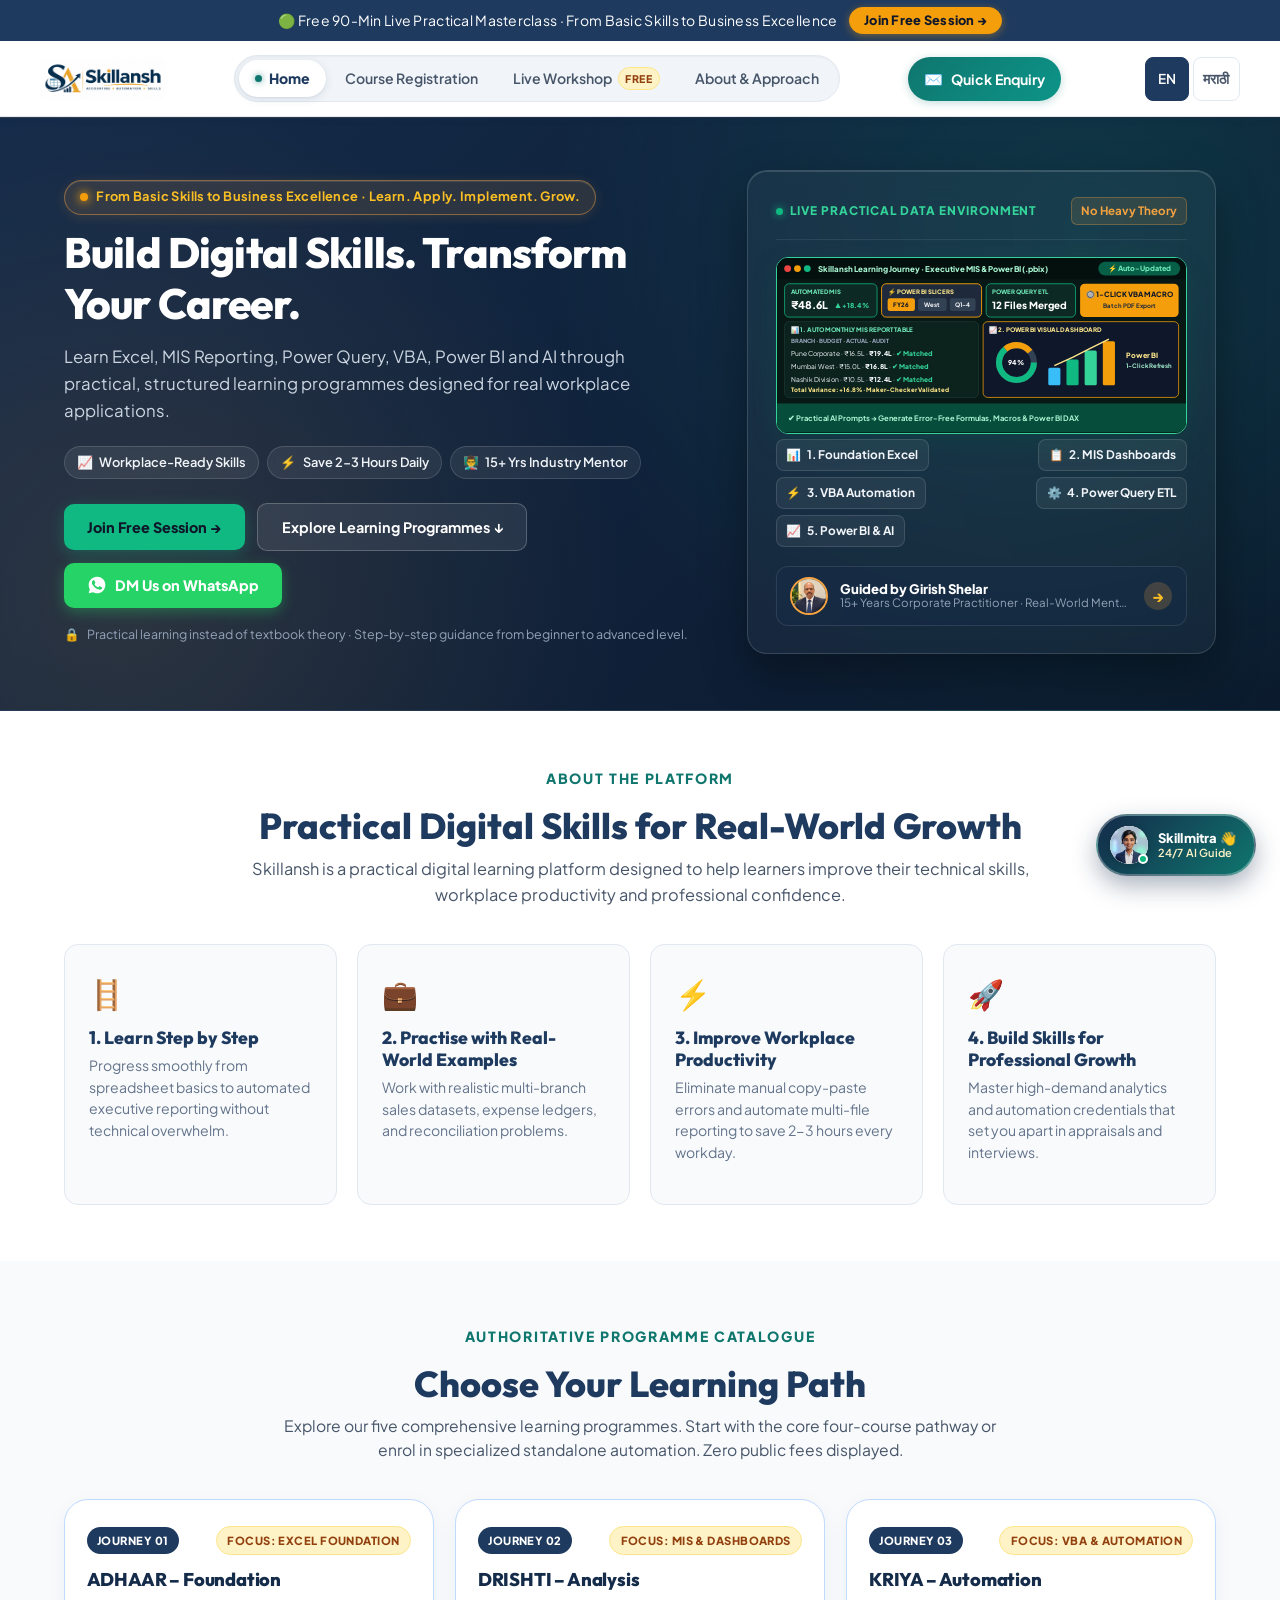
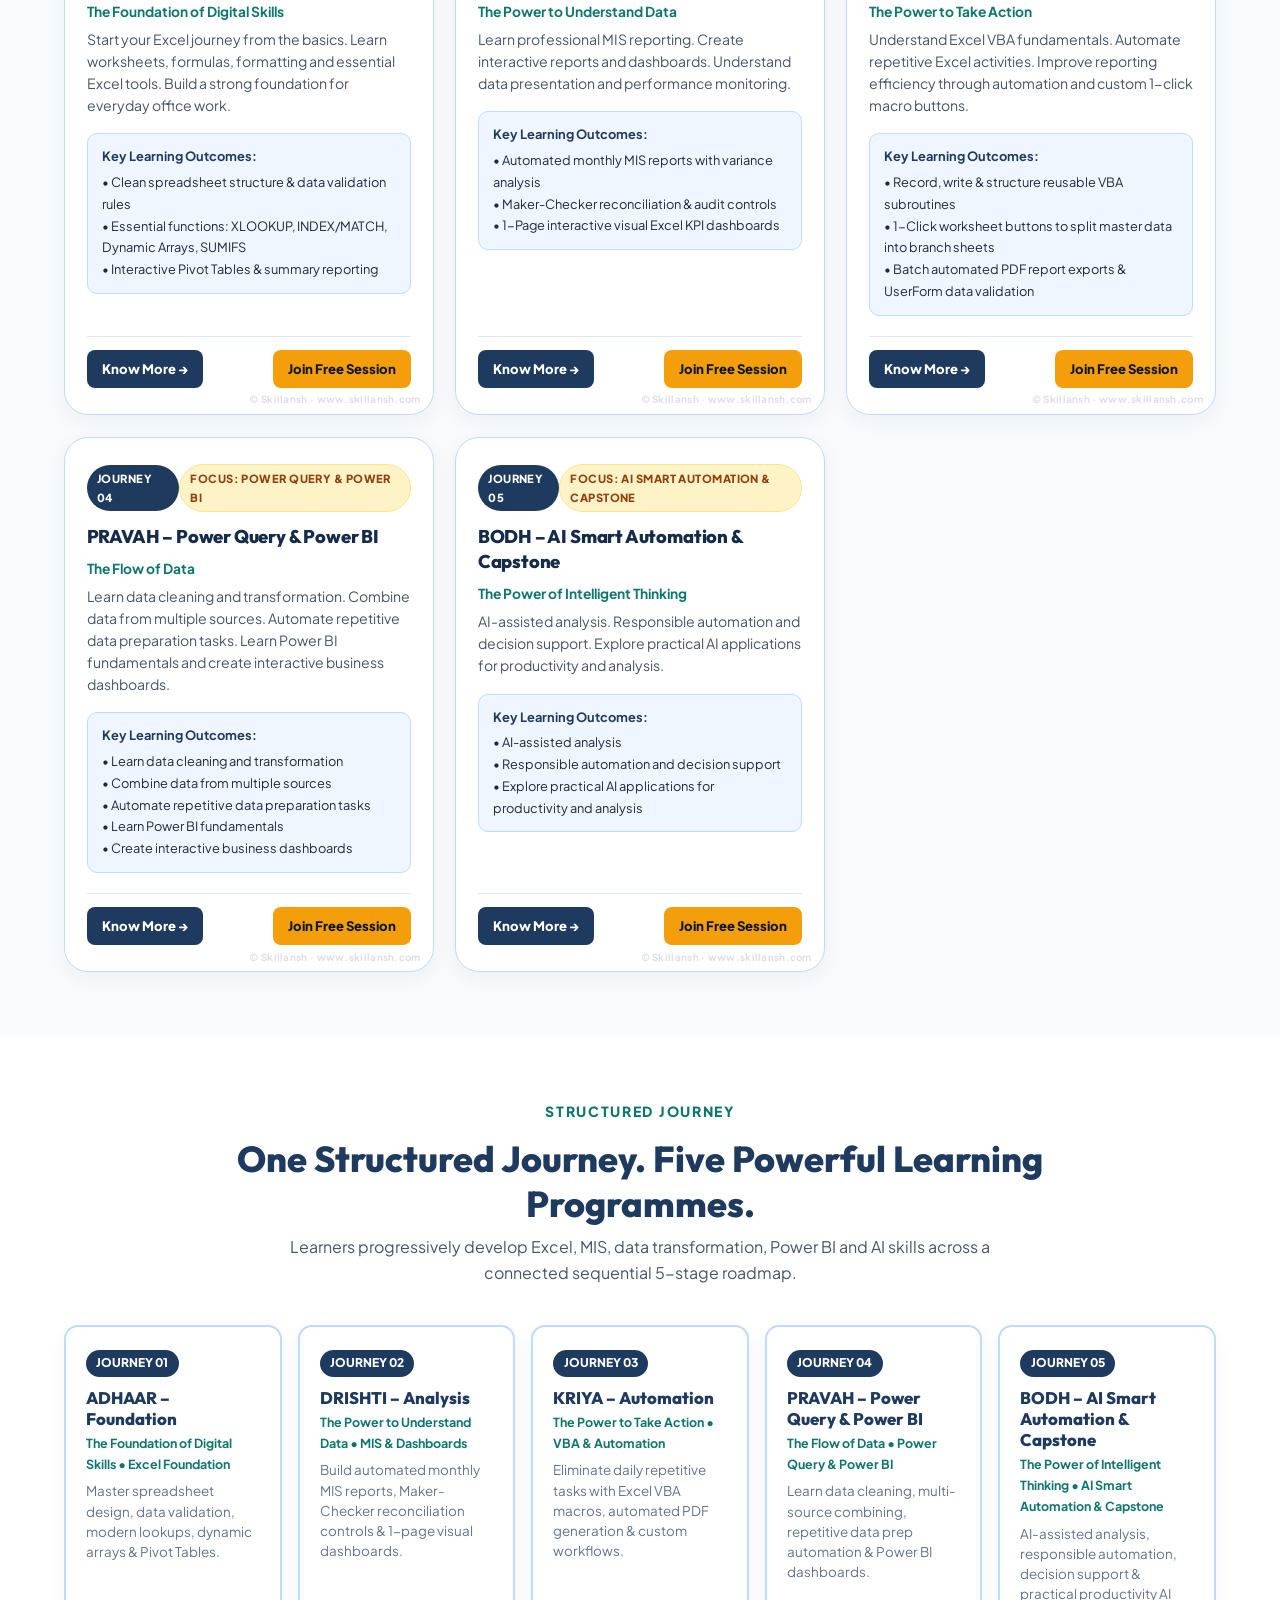
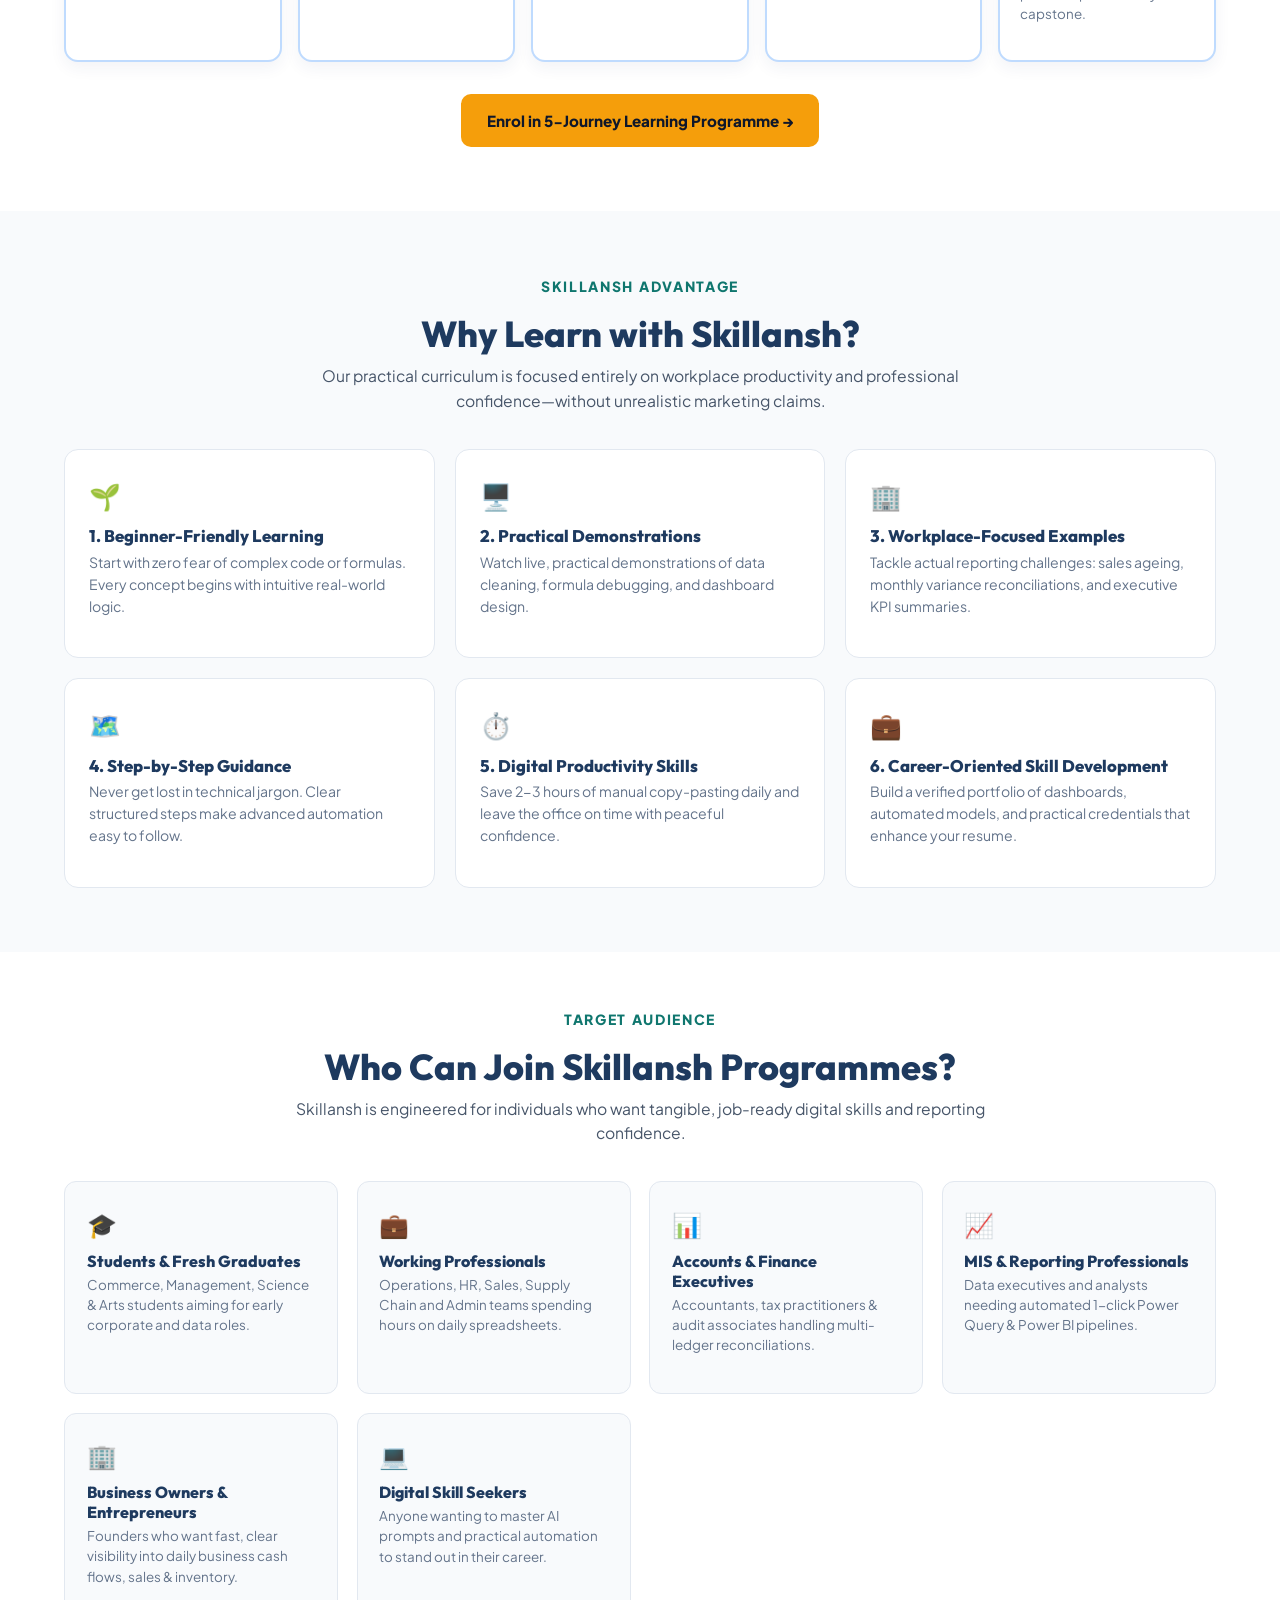
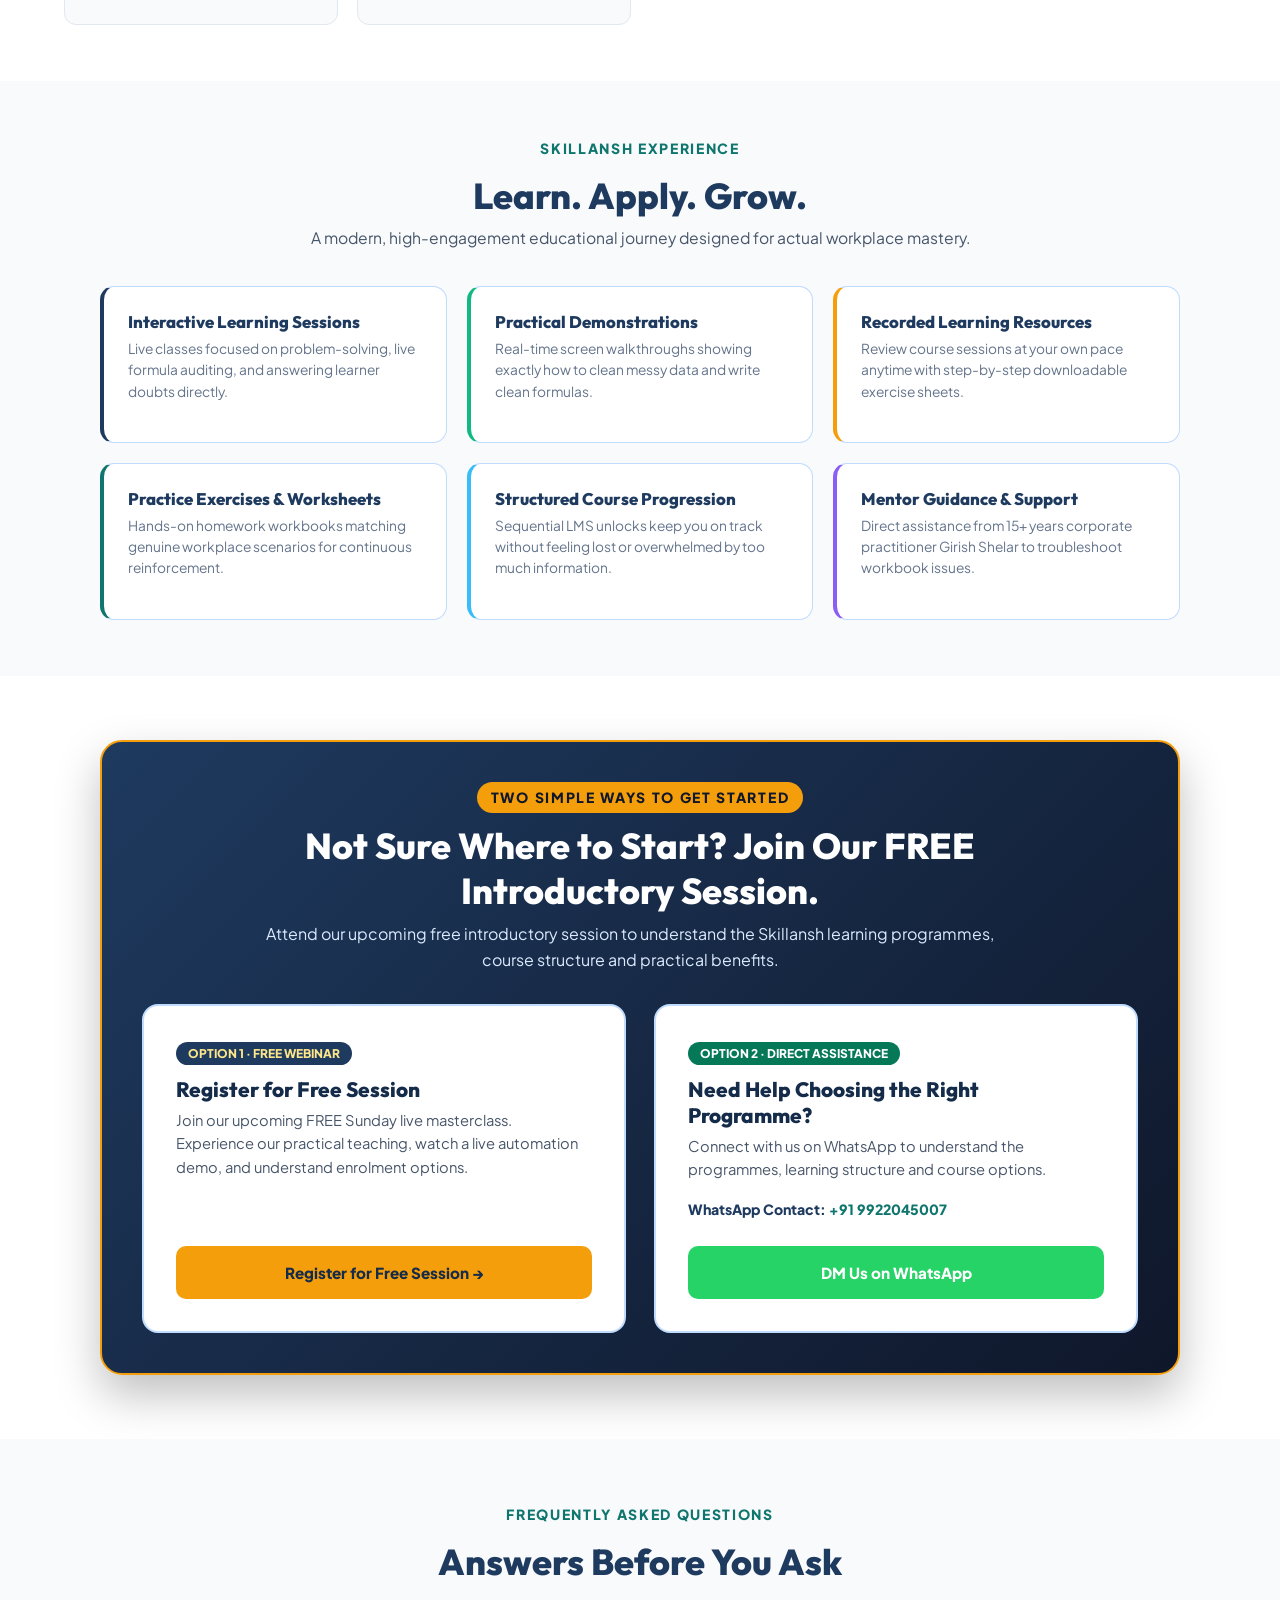
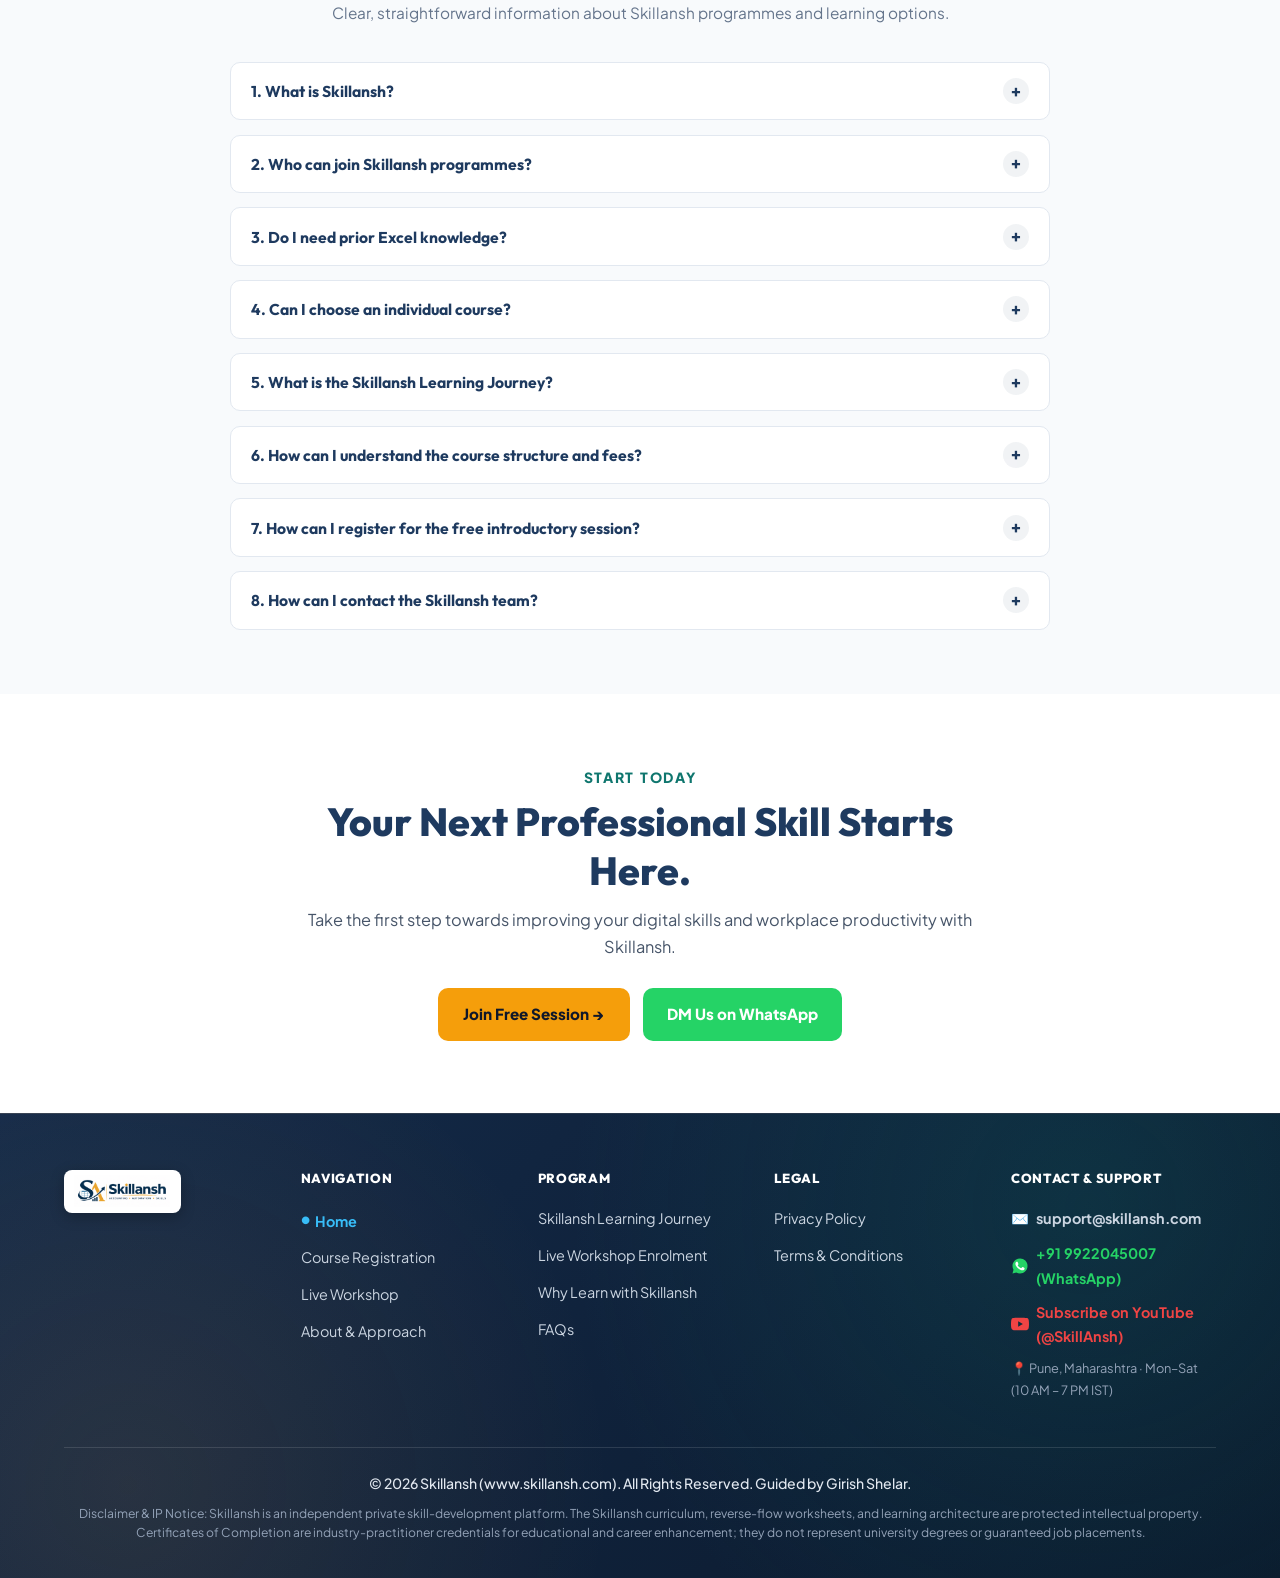
==== commit 16a36a81: "Standardize navbar tabs across all pages, update PRAVAH & BODH curriculum descriptions, and set Join" ====
--- a/index.html
+++ b/index.html
@@ -88,7 +88,7 @@
       <nav>
         <ul class="nav-links" id="nav-links">
           <li><a href="index.html" aria-current="page"><span data-en="Home" data-mr="होम">Home</span></a></li>
-          <li><a href="courses.html"><span data-en="Courses" data-mr="अभ्यासक्रम">Courses</span></a></li>
+          <li><a href="enroll.html"><span data-en="Course Registration" data-mr="कोर्स नोंदणी">Course Registration</span></a></li>
           <li><a href="workshop.html"><span data-en="Live Workshop" data-mr="लाइव्ह कार्यशाळा">Live Workshop</span><span
                 class="nav-live-chip">FREE</span></a></li>
           <li><a href="about.html"><span data-en="About &amp; Approach" data-mr="बद्दल व दृष्टिकोन">About &amp;
@@ -153,8 +153,8 @@
             <!-- 3 CTAs as specified in Prompt -->
             <div class="hero-cta-group" style="display:flex; flex-wrap:wrap; gap:0.75rem; align-items:center;">
               <a href="workshop.html" class="hero-btn-primary js-free-session-btn"
-                data-en="Join Free Introductory Session &rarr;"
-                data-mr="मोफत परिचयात्मक सत्रात सहभागी व्हा &rarr;">Join Free Introductory Session &rarr;</a>
+                data-en="Join Free Session &rarr;"
+                data-mr="मोफत सत्रात सहभागी व्हा &rarr;">Join Free Session &rarr;</a>
               <a href="#programmes" class="hero-btn-secondary"
                 data-en="Explore Learning Programmes &darr;"
                 data-mr="अभ्यासक्रम प्रोग्राम्स पहा &darr;">Explore Learning Programmes &darr;</a>
@@ -421,23 +421,25 @@
             </div>
           </div>
 
-          <!-- 4. PRAVAH – Data Transformation -->
+          <!-- 4. PRAVAH – Power Query & Power BI -->
           <div class="bento-card" style="border: 1.5px solid #BFDBFE; background: #FFFFFF; display:flex; flex-direction:column; justify-content:space-between;">
             <div>
               <div class="bento-top">
                 <span class="bento-badge" style="background:#1E3A5F; color:#FFFFFF;" data-en="Journey 04" data-mr="प्रवास ०४">Journey 04</span>
                 <span class="bento-badge" style="background:#FEF3C7; color:#92400E; border:1px solid #FDE68A;" data-en="Focus: Power Query &amp; Power BI" data-mr="फोकस: Power Query व Power BI">Focus: Power Query &amp; Power BI</span>
               </div>
-              <h3 class="bento-title" data-en="PRAVAH – Data Transformation" data-mr="प्रवाह (PRAVAH) – डेटा ट्रान्सफॉर्मेशन">
-                PRAVAH – Data Transformation</h3>
+              <h3 class="bento-title" data-en="PRAVAH – Power Query &amp; Power BI" data-mr="प्रवाह (PRAVAH) – Power Query आणि Power BI">
+                PRAVAH – Power Query &amp; Power BI</h3>
               <p style="font-weight:700; color:#0F766E; font-size:0.86rem; margin-bottom:0.35rem;">The Flow of Data</p>
-              <p class="bento-desc" data-en="Learn data cleaning and transformation. Combine data from multiple sources. Automate repetitive data preparation tasks and create interactive business dashboards." data-mr="डेटा क्लिनिंग, ट्रान्सफॉर्मेशन आणि एकत्रीकरण शिका. Power Query ने अनेक फाइल्स जोडून १-क्लिकवर रिफ्रेश करा.">
-                Learn data cleaning and transformation. Combine data from multiple sources. Automate repetitive data preparation tasks and create interactive business dashboards.</p>
+              <p class="bento-desc" data-en="Learn data cleaning and transformation. Combine data from multiple sources. Automate repetitive data preparation tasks. Learn Power BI fundamentals and create interactive business dashboards." data-mr="डेटा क्लिनिंग आणि ट्रान्सफॉर्मेशन शिका. अनेक स्रोतांमधील डेटा एकत्र करा. ऑटोमेटेड डेटा तयारी आणि Power BI डॅशबोर्ड्स बनवा.">
+                Learn data cleaning and transformation. Combine data from multiple sources. Automate repetitive data preparation tasks. Learn Power BI fundamentals and create interactive business dashboards.</p>
               <div style="background:#EFF6FF; border:1px solid #BFDBFE; border-radius:10px; padding:0.75rem 0.9rem; margin-top:0.65rem; font-size:0.8rem; color:#1E293B;">
                 <strong style="color:#1E3A5F; display:block; margin-bottom:0.25rem;" data-en="Key Learning Outcomes:" data-mr="मुख्य शिक्षण निष्पत्ती:">Key Learning Outcomes:</strong>
-                <div>• Consolidate multiple CSVs, Tally sheets &amp; folders in 1 click</div>
-                <div>• Unpivot irregular tables and automate data cleansing</div>
-                <div>• Build automated refresh pipelines connecting to Excel &amp; Power BI</div>
+                <div>• Learn data cleaning and transformation</div>
+                <div>• Combine data from multiple sources</div>
+                <div>• Automate repetitive data preparation tasks</div>
+                <div>• Learn Power BI fundamentals</div>
+                <div>• Create interactive business dashboards</div>
               </div>
             </div>
             <div style="margin-top:1.25rem; padding-top:0.85rem; border-top:1px solid #E2E8F0; display:flex; align-items:center; justify-content:space-between; gap:0.5rem; flex-wrap:wrap;">
@@ -446,23 +448,23 @@
             </div>
           </div>
 
-          <!-- 5. BODH – Intelligence -->
+          <!-- 5. BODH – AI Smart Automation & Capstone -->
           <div class="bento-card" style="border: 1.5px solid #BFDBFE; background: #FFFFFF; display:flex; flex-direction:column; justify-content:space-between;">
             <div>
               <div class="bento-top">
                 <span class="bento-badge" style="background:#1E3A5F; color:#FFFFFF;" data-en="Journey 05" data-mr="प्रवास ०५">Journey 05</span>
-                <span class="bento-badge" style="background:#FEF3C7; color:#92400E; border:1px solid #FDE68A;" data-en="Focus: AI Smart Automation &amp; Capstone" data-mr="फोकस: AI स्मार्ट ऑटोमेशन">Focus: AI Smart Automation &amp; Capstone</span>
-              </div>
-              <h3 class="bento-title" data-en="BODH – Intelligence" data-mr="बोध (BODH) – इंटेलिजन्स">
-                BODH – Intelligence</h3>
+                <span class="bento-badge" style="background:#FEF3C7; color:#92400E; border:1px solid #FDE68A;" data-en="Focus: AI Smart Automation &amp; Capstone" data-mr="फोकस: AI स्मार्ट ऑटोमेशन आणि कॅपस्टोन">Focus: AI Smart Automation &amp; Capstone</span>
+              </div>
+              <h3 class="bento-title" data-en="BODH – AI Smart Automation &amp; Capstone" data-mr="बोध (BODH) – AI स्मार्ट ऑटोमेशन आणि कॅपस्टोन">
+                BODH – AI Smart Automation &amp; Capstone</h3>
               <p style="font-weight:700; color:#0F766E; font-size:0.86rem; margin-bottom:0.35rem;">The Power of Intelligent Thinking</p>
-              <p class="bento-desc" data-en="AI-assisted analysis. Responsible automation and decision support. Explore practical AI applications for productivity, DAX measures and executive presentations." data-mr="AI-सहाय्यित ॲनालिटिक्स, DAX सूत्रे आणि कार्यक्षमतेसाठी प्रॅक्टिकल AI प्रॉम्प्ट इंजिनिअरिंग शिका.">
-                AI-assisted analysis. Responsible automation and decision support. Explore practical AI applications for productivity, DAX measures and executive presentations.</p>
+              <p class="bento-desc" data-en="AI-assisted analysis. Responsible automation and decision support. Explore practical AI applications for productivity and analysis." data-mr="AI-सहाय्यित ॲनालिटिक्स. जबाबदार ऑटोमेशन आणि निर्णय सहाय्य. उत्पादकता आणि विश्लेषणासाठी प्रॅक्टिकल AI चे अनुप्रयोग.">
+                AI-assisted analysis. Responsible automation and decision support. Explore practical AI applications for productivity and analysis.</p>
               <div style="background:#EFF6FF; border:1px solid #BFDBFE; border-radius:10px; padding:0.75rem 0.9rem; margin-top:0.65rem; font-size:0.8rem; color:#1E293B;">
                 <strong style="color:#1E3A5F; display:block; margin-bottom:0.25rem;" data-en="Key Learning Outcomes:" data-mr="मुख्य शिक्षण निष्पत्ती:">Key Learning Outcomes:</strong>
-                <div>• Relational data models, DAX formulas &amp; slicer-driven dashboards</div>
-                <div>• Structured AI Prompt Engineering for data auditing &amp; reporting</div>
-                <div>• Complete end-to-end Capstone reporting project portfolio</div>
+                <div>• AI-assisted analysis</div>
+                <div>• Responsible automation and decision support</div>
+                <div>• Explore practical AI applications for productivity and analysis</div>
               </div>
             </div>
             <div style="margin-top:1.25rem; padding-top:0.85rem; border-top:1px solid #E2E8F0; display:flex; align-items:center; justify-content:space-between; gap:0.5rem; flex-wrap:wrap;">
@@ -517,16 +519,16 @@
 
           <div style="background:#FFFFFF; border:2px solid #BFDBFE; border-radius:14px; padding:1.25rem; position:relative; box-shadow:0 6px 16px rgba(30,58,95,0.06);">
             <span style="display:inline-block; background:#1E3A5F; color:#FFFFFF; font-size:0.75rem; font-weight:800; padding:0.2rem 0.65rem; border-radius:999px; margin-bottom:0.6rem;">JOURNEY 04</span>
-            <h4 style="color:#1E3A5F; font-size:1.05rem; font-weight:800; margin-bottom:0.25rem;">PRAVAH – Data Transformation</h4>
+            <h4 style="color:#1E3A5F; font-size:1.05rem; font-weight:800; margin-bottom:0.25rem;">PRAVAH – Power Query &amp; Power BI</h4>
             <div style="color:#0F766E; font-size:0.78rem; font-weight:700; margin-bottom:0.4rem;">The Flow of Data &bull; Power Query &amp; Power BI</div>
-            <p style="color:#64748B; font-size:0.84rem; line-height:1.5;">Consolidate messy folders, CSVs &amp; workbooks in 1 click using automated Power Query pipelines.</p>
+            <p style="color:#64748B; font-size:0.84rem; line-height:1.5;">Learn data cleaning, multi-source combining, repetitive data prep automation &amp; Power BI dashboards.</p>
           </div>
 
           <div style="background:#FFFFFF; border:2px solid #BFDBFE; border-radius:14px; padding:1.25rem; position:relative; box-shadow:0 6px 16px rgba(30,58,95,0.06);">
             <span style="display:inline-block; background:#1E3A5F; color:#FFFFFF; font-size:0.75rem; font-weight:800; padding:0.2rem 0.65rem; border-radius:999px; margin-bottom:0.6rem;">JOURNEY 05</span>
-            <h4 style="color:#1E3A5F; font-size:1.05rem; font-weight:800; margin-bottom:0.25rem;">BODH – Intelligence</h4>
-            <div style="color:#0F766E; font-size:0.78rem; font-weight:700; margin-bottom:0.4rem;">The Power of Intelligent Thinking &bull; AI Smart Automation</div>
-            <p style="color:#64748B; font-size:0.84rem; line-height:1.5;">Interactive Power BI dashboards, DAX calculations &amp; structured AI Prompt Engineering capstone.</p>
+            <h4 style="color:#1E3A5F; font-size:1.05rem; font-weight:800; margin-bottom:0.25rem;">BODH – AI Smart Automation &amp; Capstone</h4>
+            <div style="color:#0F766E; font-size:0.78rem; font-weight:700; margin-bottom:0.4rem;">The Power of Intelligent Thinking &bull; AI Smart Automation &amp; Capstone</div>
+            <p style="color:#64748B; font-size:0.84rem; line-height:1.5;">AI-assisted analysis, responsible automation, decision support &amp; practical productivity AI capstone.</p>
           </div>
 
         </div>
@@ -862,8 +864,8 @@
         </p>
         <div style="display:flex; justify-content:center; gap:0.85rem; flex-wrap:wrap;">
           <a href="workshop.html" class="js-free-session-btn btn-gold-primary" style="background:#F59E0B; color:#0F172A; padding:0.85rem 1.6rem; border-radius:10px; font-weight:800; font-size:0.95rem; text-decoration:none;"
-            data-en="Join Free Introductory Session &rarr;"
-            data-mr="मोफत परिचयात्मक सत्रात या &rarr;">Join Free Introductory Session &rarr;</a>
+            data-en="Join Free Session &rarr;"
+            data-mr="मोफत सत्रात या &rarr;">Join Free Session &rarr;</a>
           <a href="https://wa.me/919922045007?text=Hello%20Skillansh%20Team,%20I%20would%20like%20to%20know%20more%20about%20your%20learning%20programmes%20and%20course%20details."
             target="_blank" rel="noopener noreferrer" style="display:inline-flex; align-items:center; gap:0.4rem; background:#25D366; color:#FFFFFF; padding:0.85rem 1.5rem; border-radius:10px; font-weight:800; font-size:0.95rem; text-decoration:none;"
             data-en="DM Us on WhatsApp"
@@ -887,7 +889,7 @@
           <h5 data-en="Navigation" data-mr="नेव्हिगेशन">Navigation</h5>
           <ul>
             <li><a href="index.html" aria-current="page" data-en="Home" data-mr="होम">Home</a></li>
-            <li><a href="courses.html" data-en="Courses" data-mr="अभ्यासक्रम">Courses</a></li>
+            <li><a href="enroll.html" data-en="Course Registration" data-mr="कोर्स नोंदणी">Course Registration</a></li>
             <li><a href="workshop.html" data-en="Live Workshop" data-mr="लाइव्ह कार्यशाळा">Live Workshop</a></li>
             <li><a href="about.html" data-en="About &amp; Approach" data-mr="बद्दल व दृष्टिकोन">About &amp; Approach</a></li>
             <li><a href="contact.html" data-en="Contact" data-mr="संपर्क">Contact</a></li>
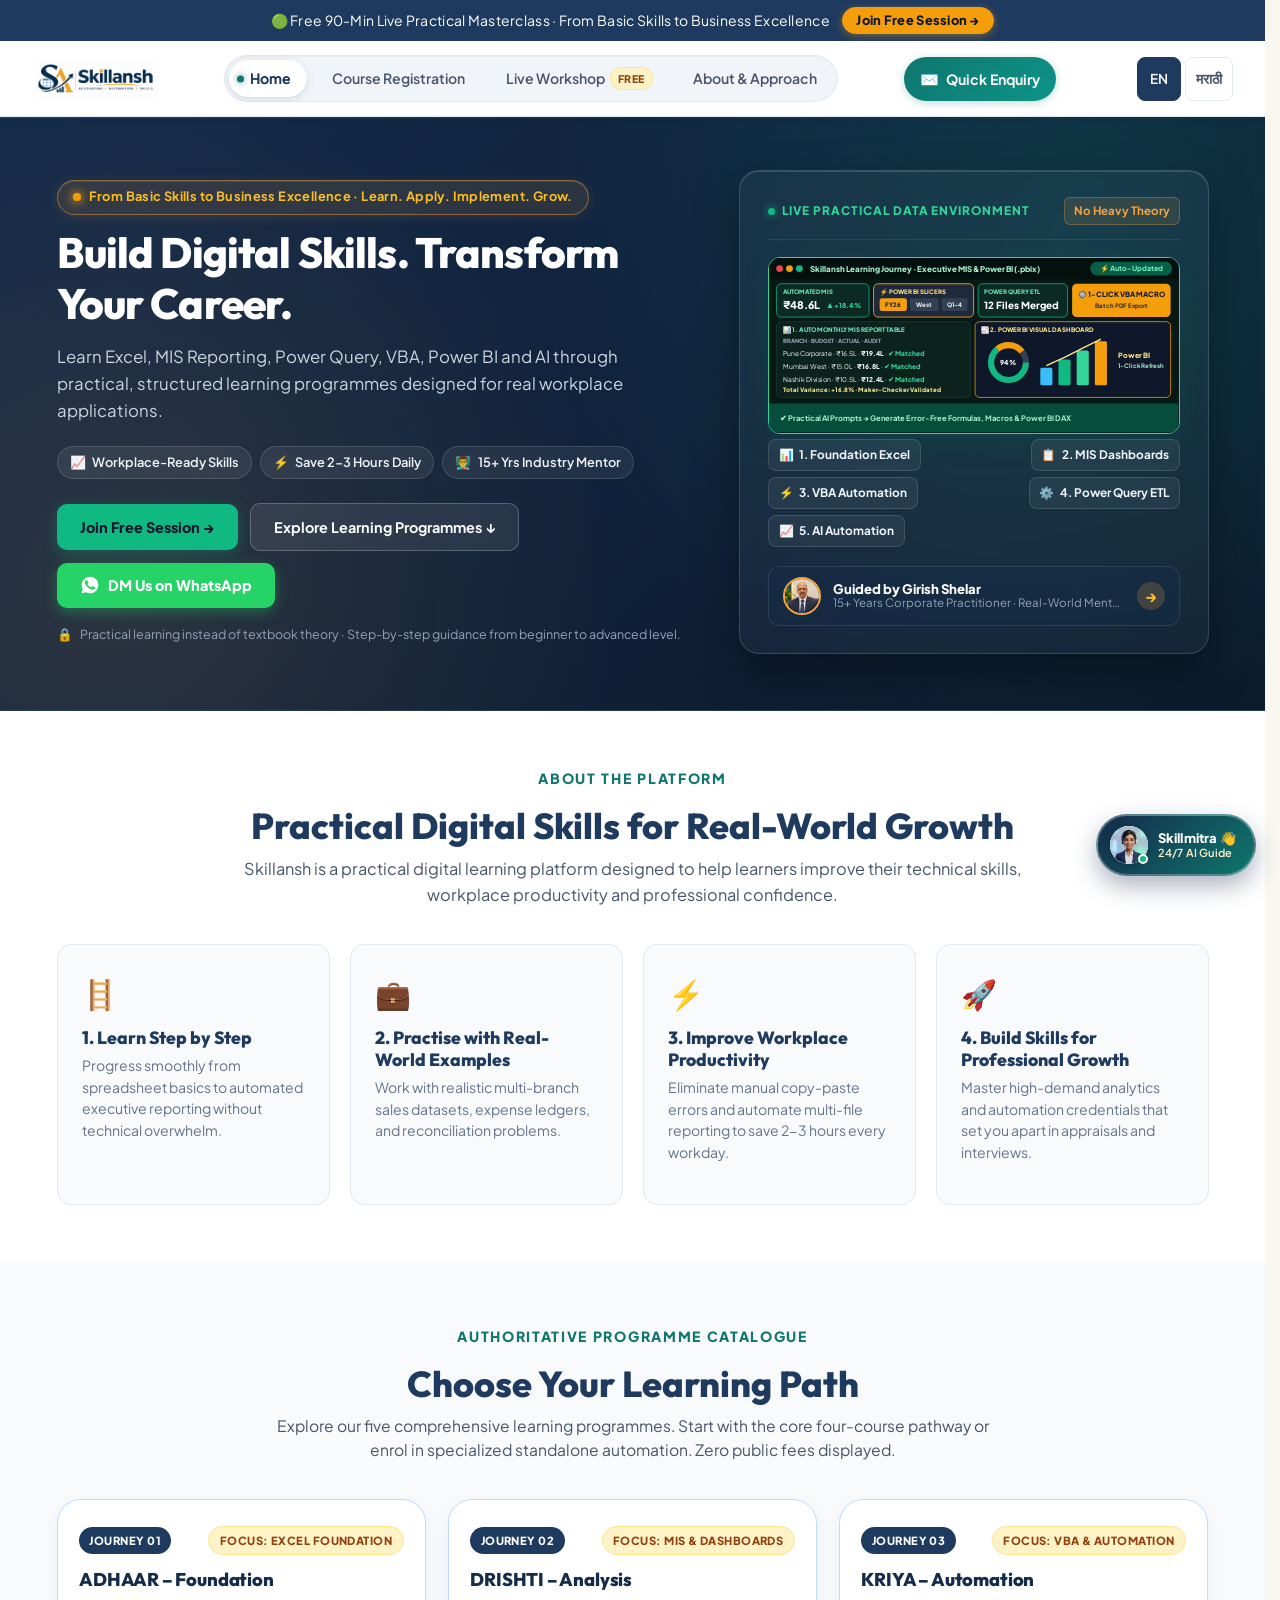
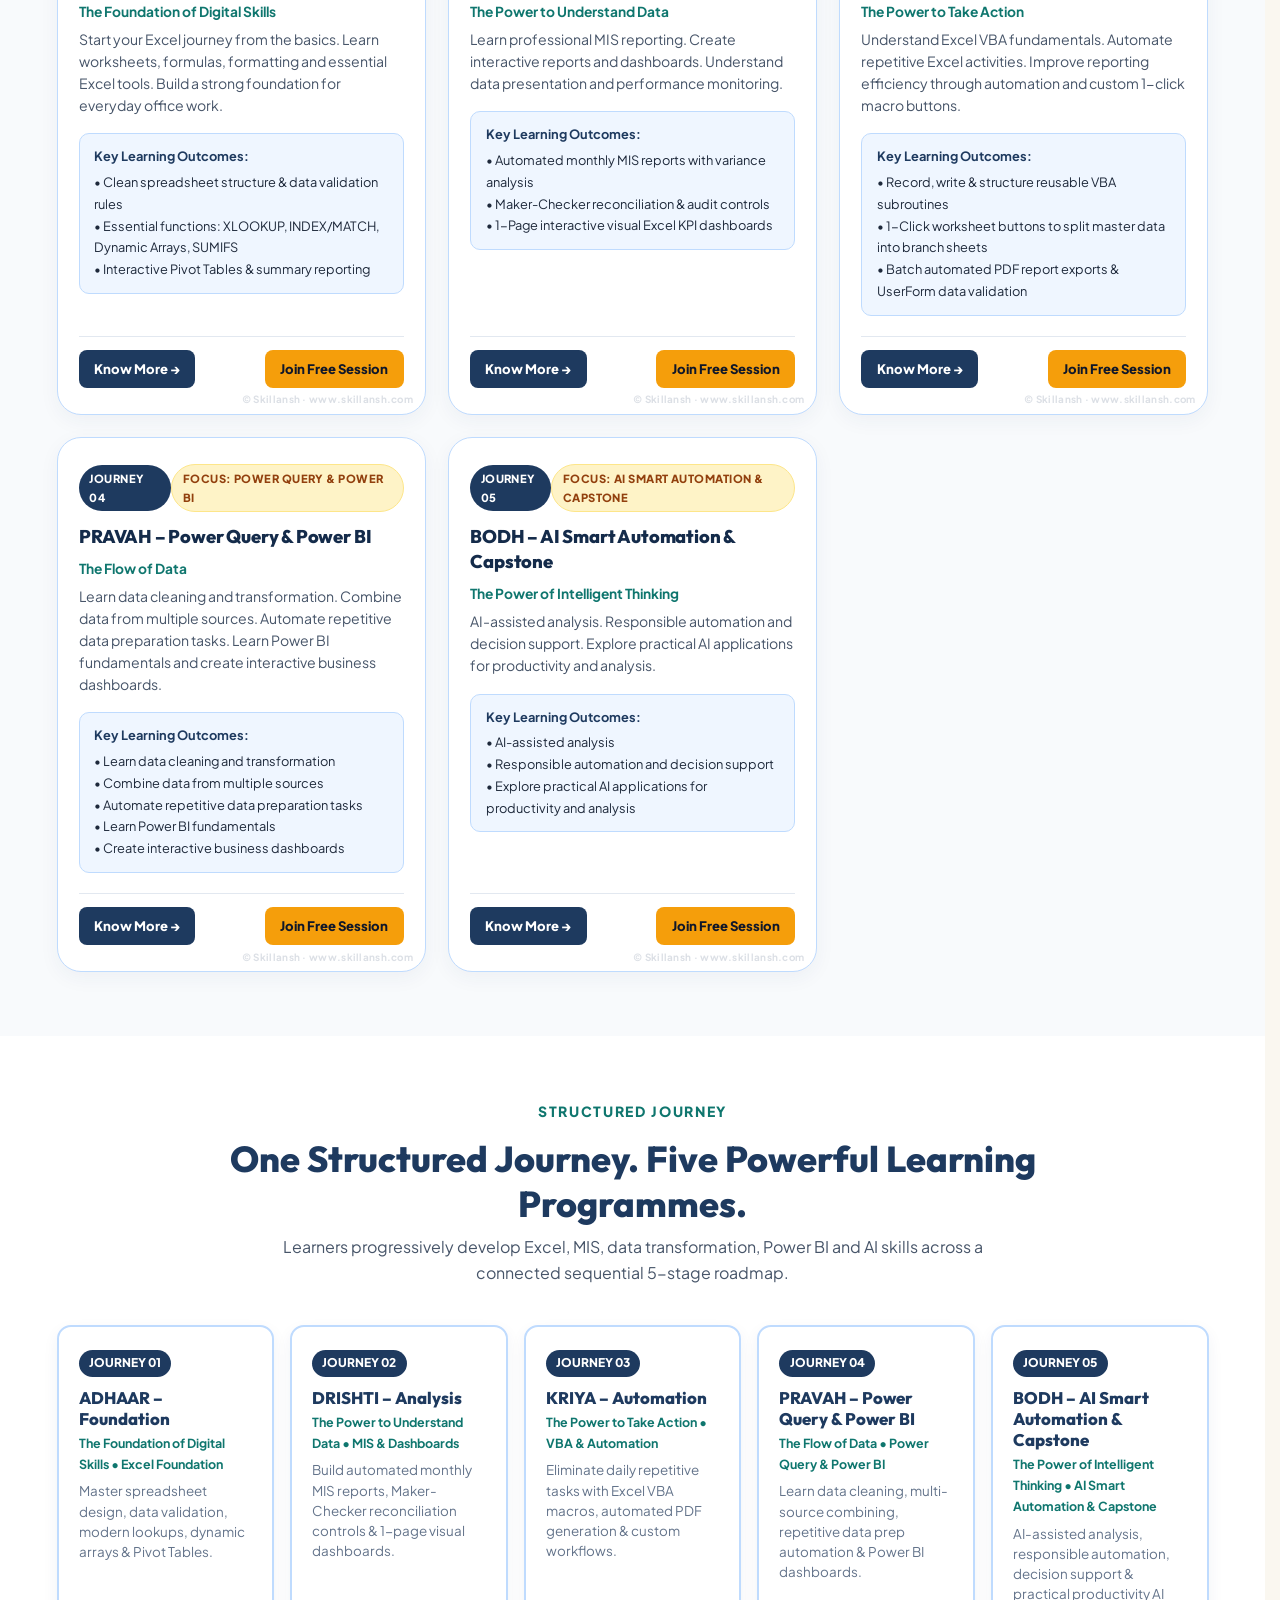
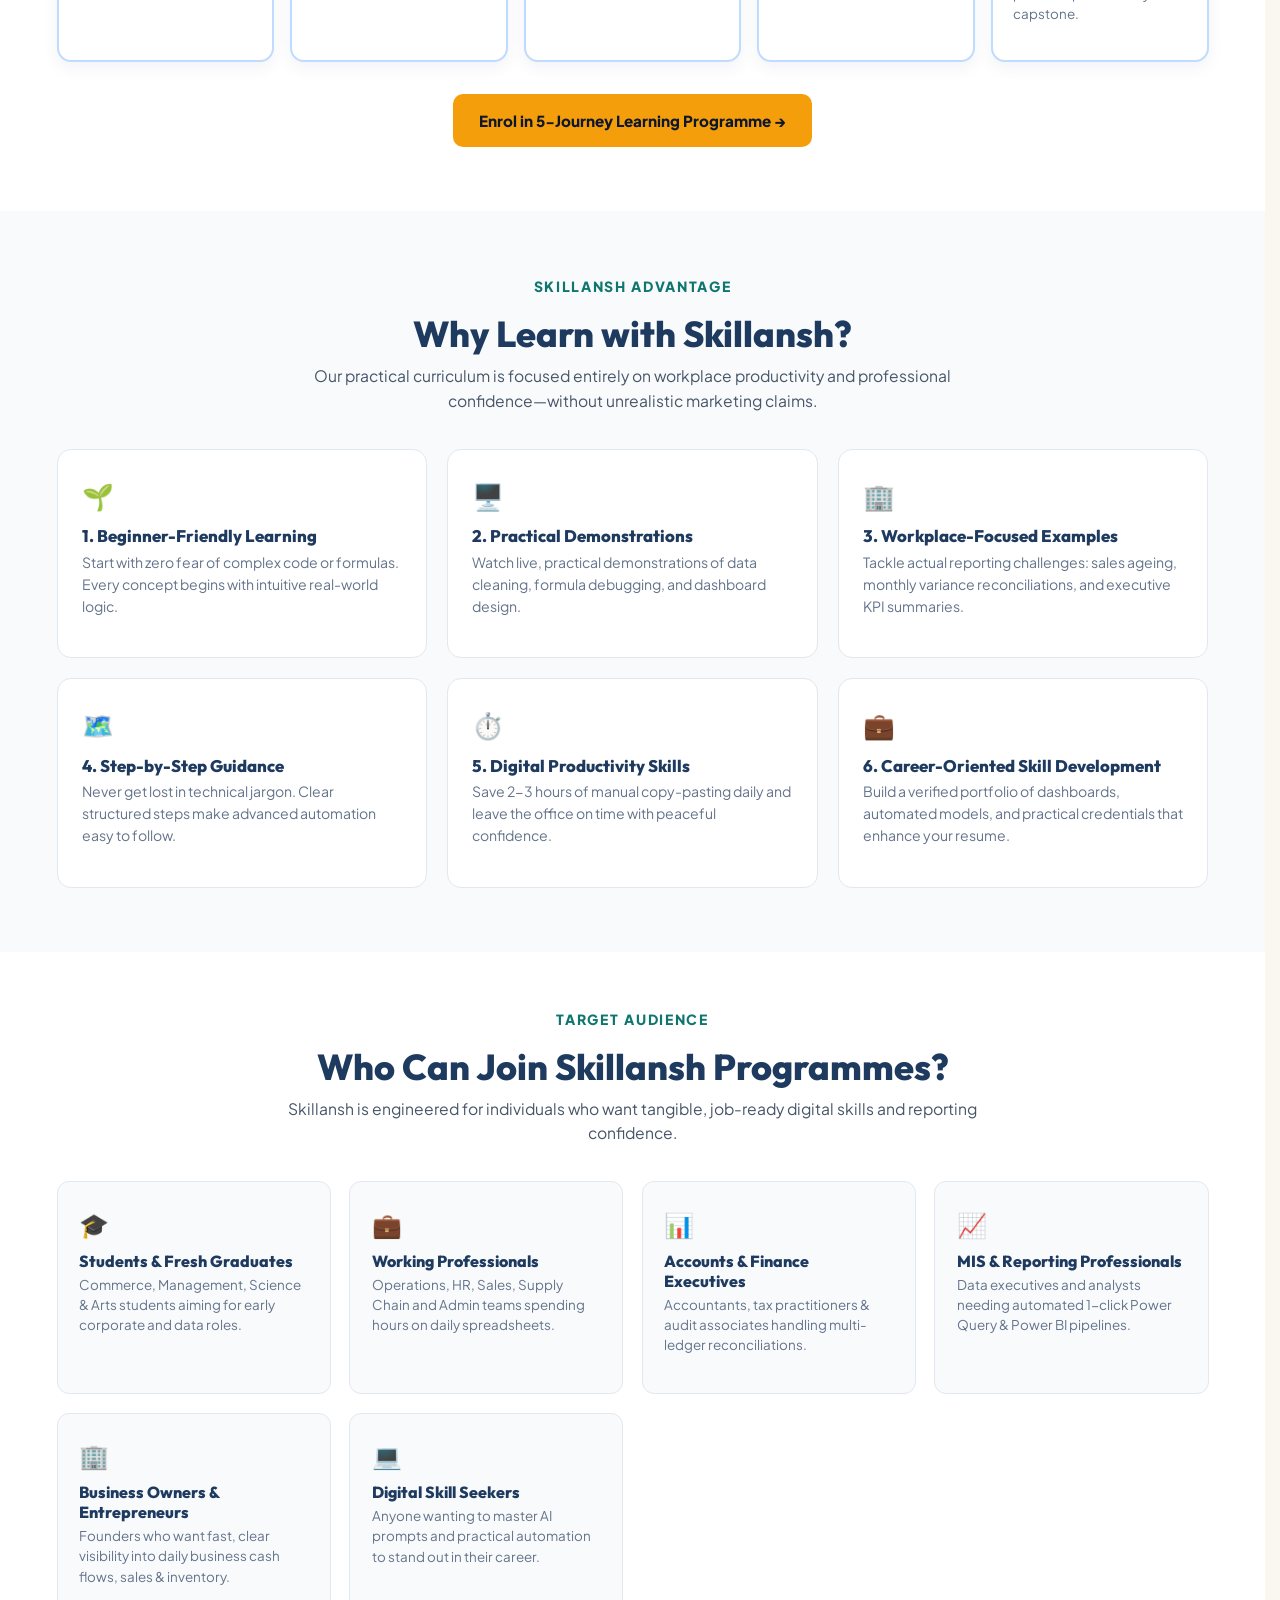
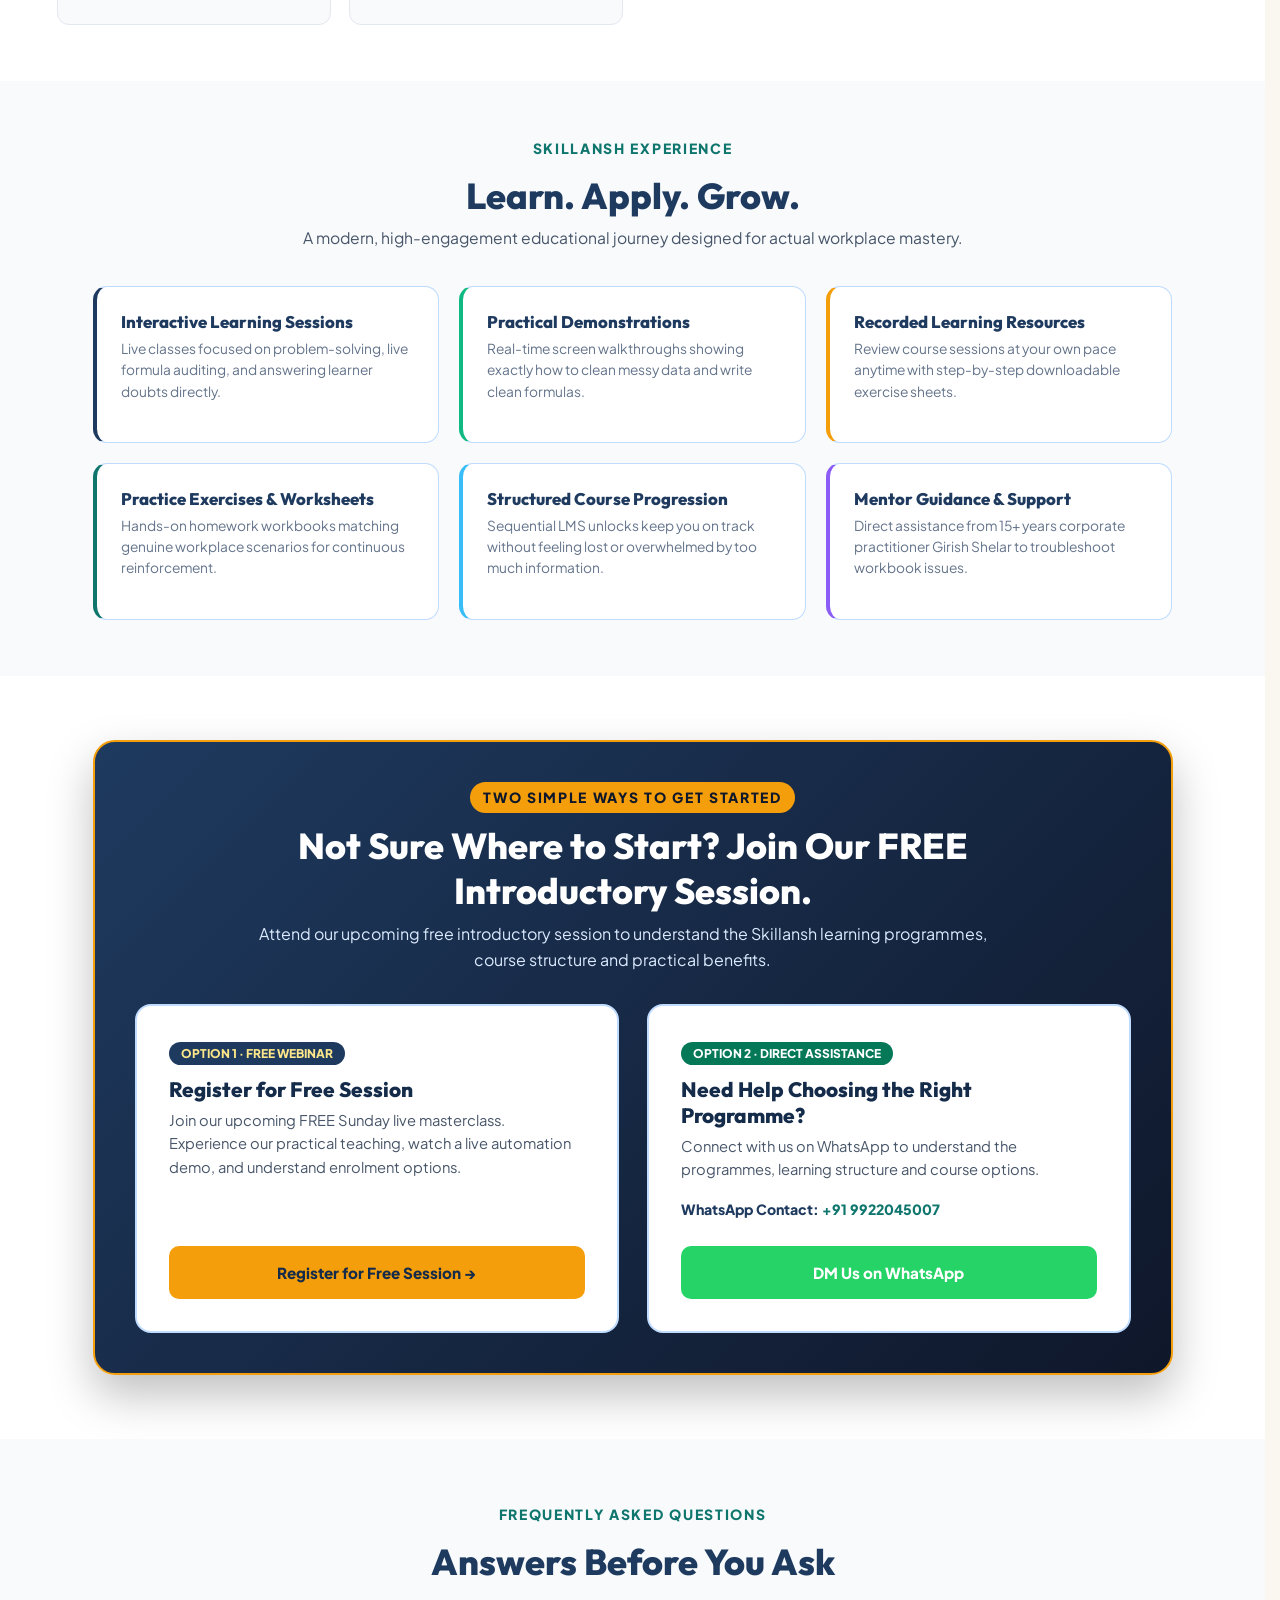
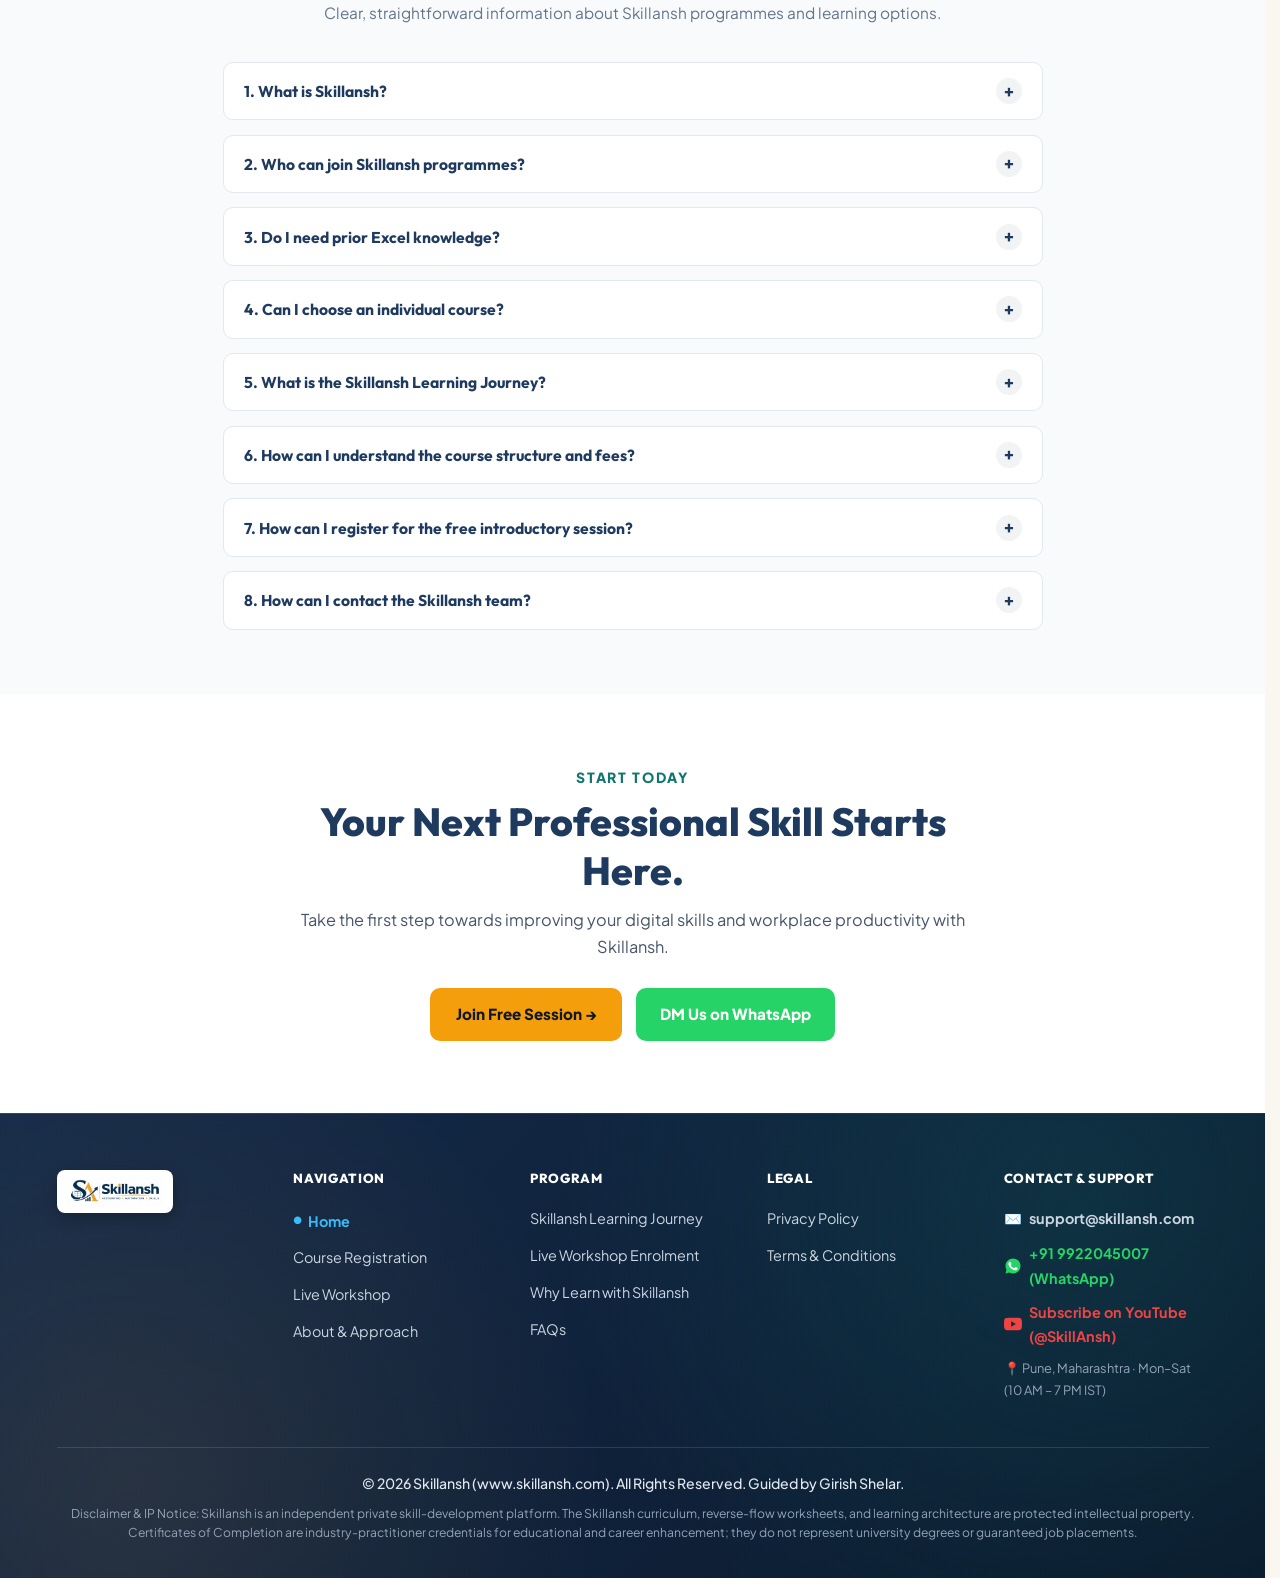
==== commit d09045c0: "Eliminate navbar horizontal shift across pages and update 5th tool chip to AI Automation" ====
--- a/index.html
+++ b/index.html
@@ -24,7 +24,7 @@
   <link rel="icon" type="image/png" sizes="192x192" href="/skillansh-favicon-v4.png">
   <link rel="icon" type="image/x-icon" href="/skillansh-favicon-v4.ico">
   <link rel="apple-touch-icon" sizes="180x180" href="/skillansh-apple-icon-v4.png">
-  <link rel="stylesheet" href="style.css?v=20261122e">
+  <link rel="stylesheet" href="style.css?v=20261122f">
   <link rel="stylesheet" href="chatbot.css?v=20261115c">
   <script src="https://checkout.razorpay.com/v1/checkout.js"></script>
   <meta name="copyright" content="© 2026 Skillansh (Girish Shelar). All Rights Reserved.">
@@ -259,7 +259,7 @@
                 <span class="transform-tool-chip"><span class="tool-ic">&#128203;</span> 2. MIS Dashboards</span>
                 <span class="transform-tool-chip"><span class="tool-ic">&#9889;</span> 3. VBA Automation</span>
                 <span class="transform-tool-chip"><span class="tool-ic">&#9881;&#65039;</span> 4. Power Query ETL</span>
-                <span class="transform-tool-chip"><span class="tool-ic">&#128200;</span> 5. Power BI &amp; AI</span>
+                <span class="transform-tool-chip"><span class="tool-ic">&#128200;</span> 5. AI Automation</span>
               </div>
 
               <!-- Mentor Credibility Anchor -->
@@ -811,7 +811,7 @@
               <span class="faq-icon">+</span>
             </button>
             <div class="faq-answer">
-              <p>The Skillansh Learning Journey is our structured 4-course progression: ADHAAR (Foundation) &rarr; DRISHTI (MIS &amp; Dashboards) &rarr; PRAVAH (Power Query Transformation) &rarr; BODH (Power BI &amp; AI Prompt Engineering), giving you end-to-end reporting confidence.</p>
+              <p>The Skillansh Learning Journey is our structured 5-stage progression: ADHAAR (Foundation) &rarr; DRISHTI (MIS &amp; Dashboards) &rarr; KRIYA (VBA &amp; Automation) &rarr; PRAVAH (Power Query &amp; Power BI) &rarr; BODH (AI Smart Automation &amp; Capstone), giving you end-to-end reporting confidence.</p>
             </div>
           </div>
 
--- a/style.css
+++ b/style.css
@@ -36,6 +36,8 @@
   scroll-padding-top: 80px;
   max-width: 100%;
   overflow-x: clip;
+  overflow-y: scroll;
+  scrollbar-gutter: stable;
 }
 
 body {
@@ -248,9 +250,10 @@
 }
 
 .nav-links a {
+  position: relative;
   display: inline-flex;
   align-items: center;
-  padding: 0.42rem 1rem;
+  padding: 0.42rem 1rem 0.42rem 1.35rem;
   font-size: 0.88rem;
   font-weight: 600;
   color: #475569;
@@ -271,18 +274,22 @@
 .nav-links a[aria-current="page"] {
   background: #FFFFFF !important;
   color: var(--color-primary) !important;
-  font-weight: 800;
+  font-weight: 600;
+  text-shadow: 0 0 0.45px currentColor;
   box-shadow: 0 2px 8px rgba(30, 58, 95, 0.12), 0 1px 2px rgba(30, 58, 95, 0.06);
 }
 
 .nav-links a[aria-current="page"]::before {
   content: "";
-  display: inline-block;
+  position: absolute;
+  left: 0.52rem;
+  top: 50%;
+  transform: translateY(-50%);
   width: 7px;
   height: 7px;
   border-radius: 50%;
   background: #0F766E;
-  margin-right: 0.45rem;
+  margin-right: 0;
   box-shadow: 0 0 6px rgba(15, 118, 110, 0.7);
   flex-shrink: 0;
 }
@@ -1478,7 +1485,7 @@
   .nav-links li a {
     width: 100%;
     border-radius: 10px;
-    padding: 0.65rem 0.85rem;
+    padding: 0.65rem 0.85rem 0.65rem 1.65rem;
     font-size: 0.95rem;
     justify-content: flex-start;
   }
@@ -1489,6 +1496,10 @@
     border-left: 4px solid #0F766E !important;
     border-radius: 8px !important;
     box-shadow: none !important;
+  }
+
+  .nav-links a[aria-current="page"]::before {
+    left: 0.75rem;
   }
 
   .nav-links .mobile-menu-cta {
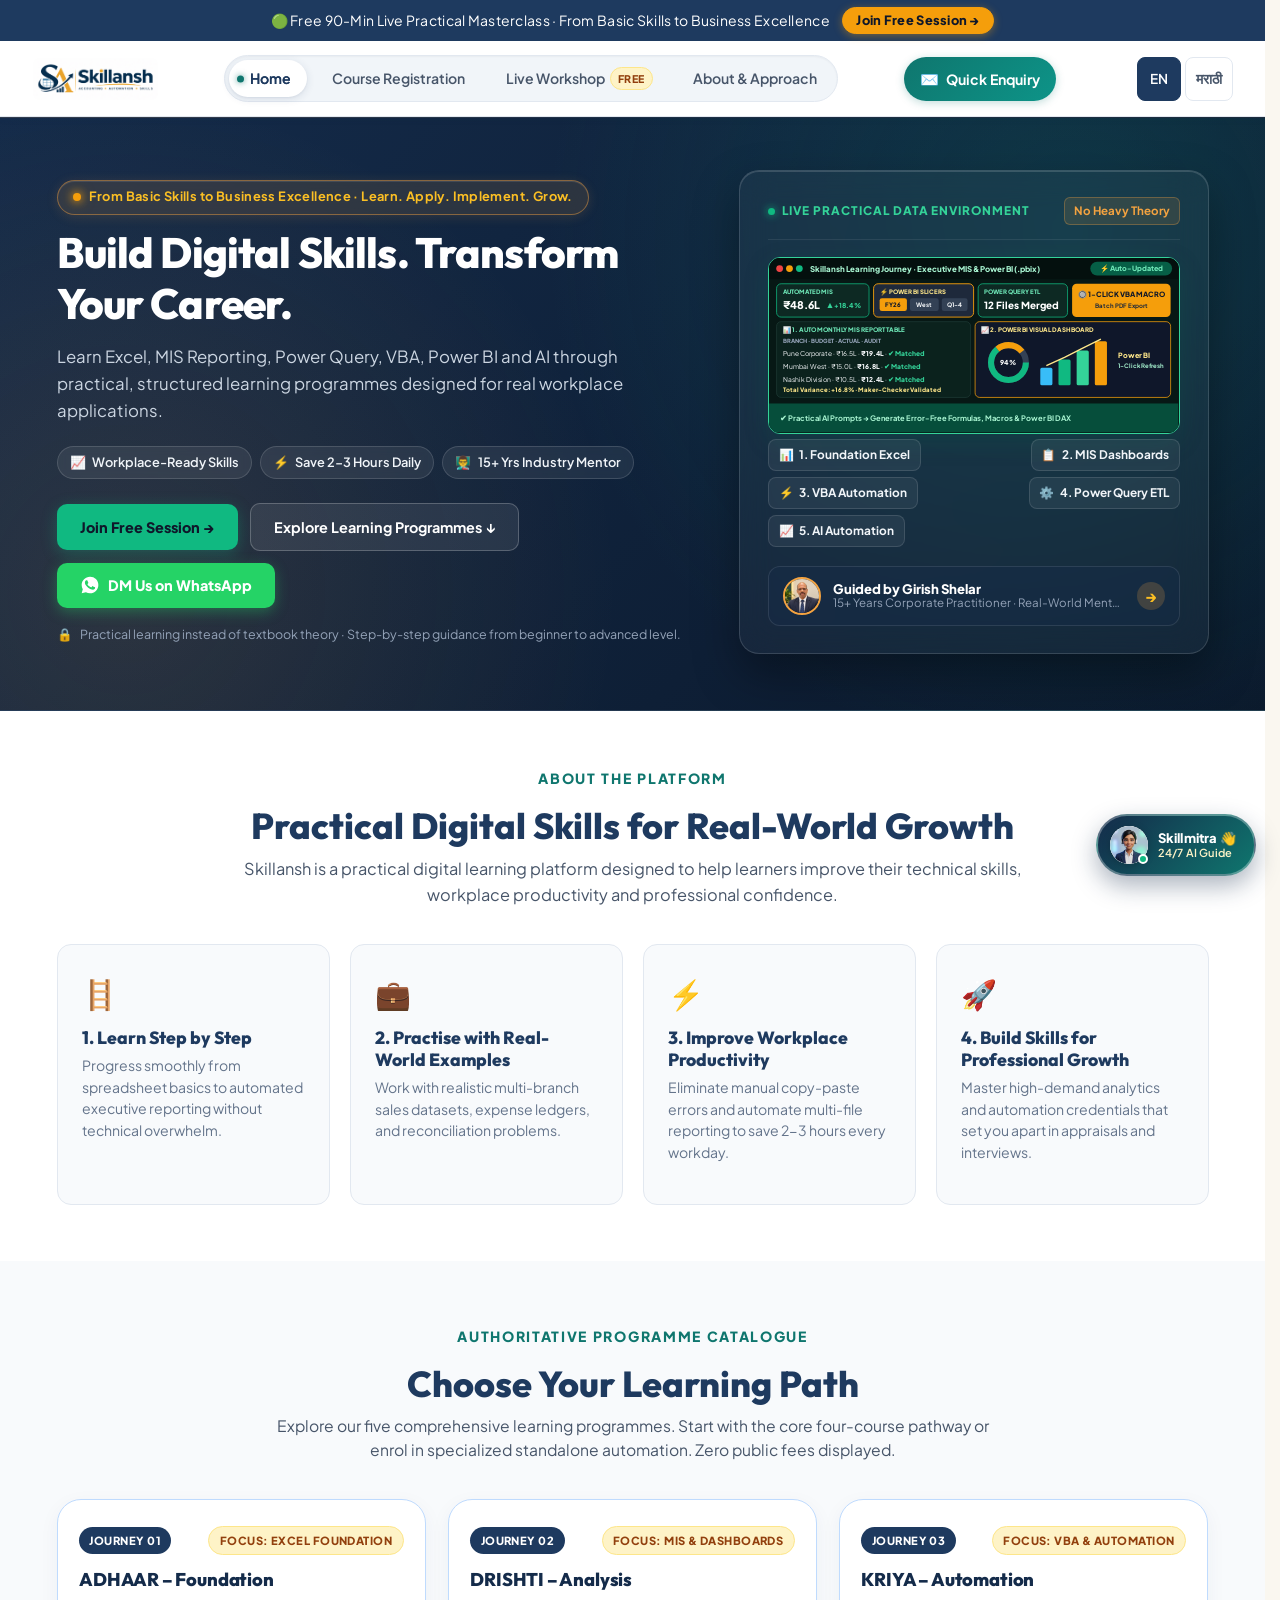
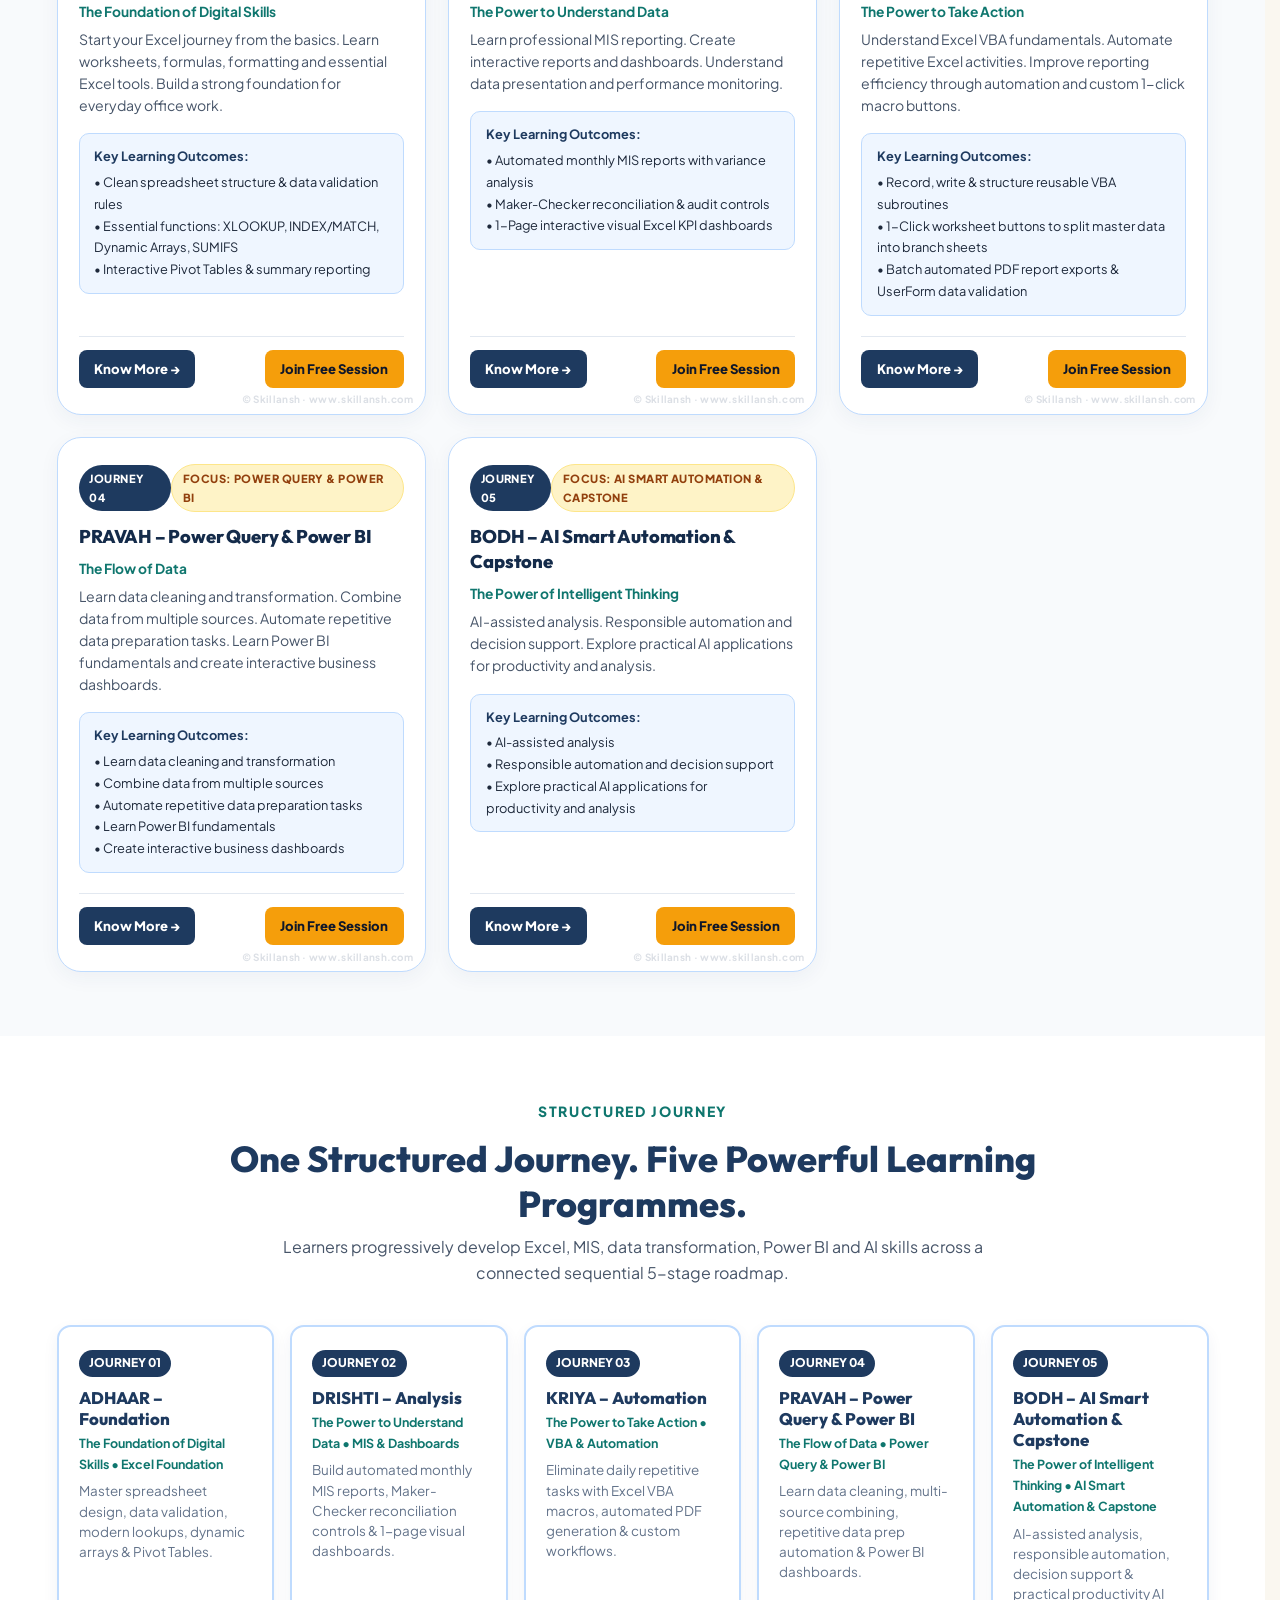
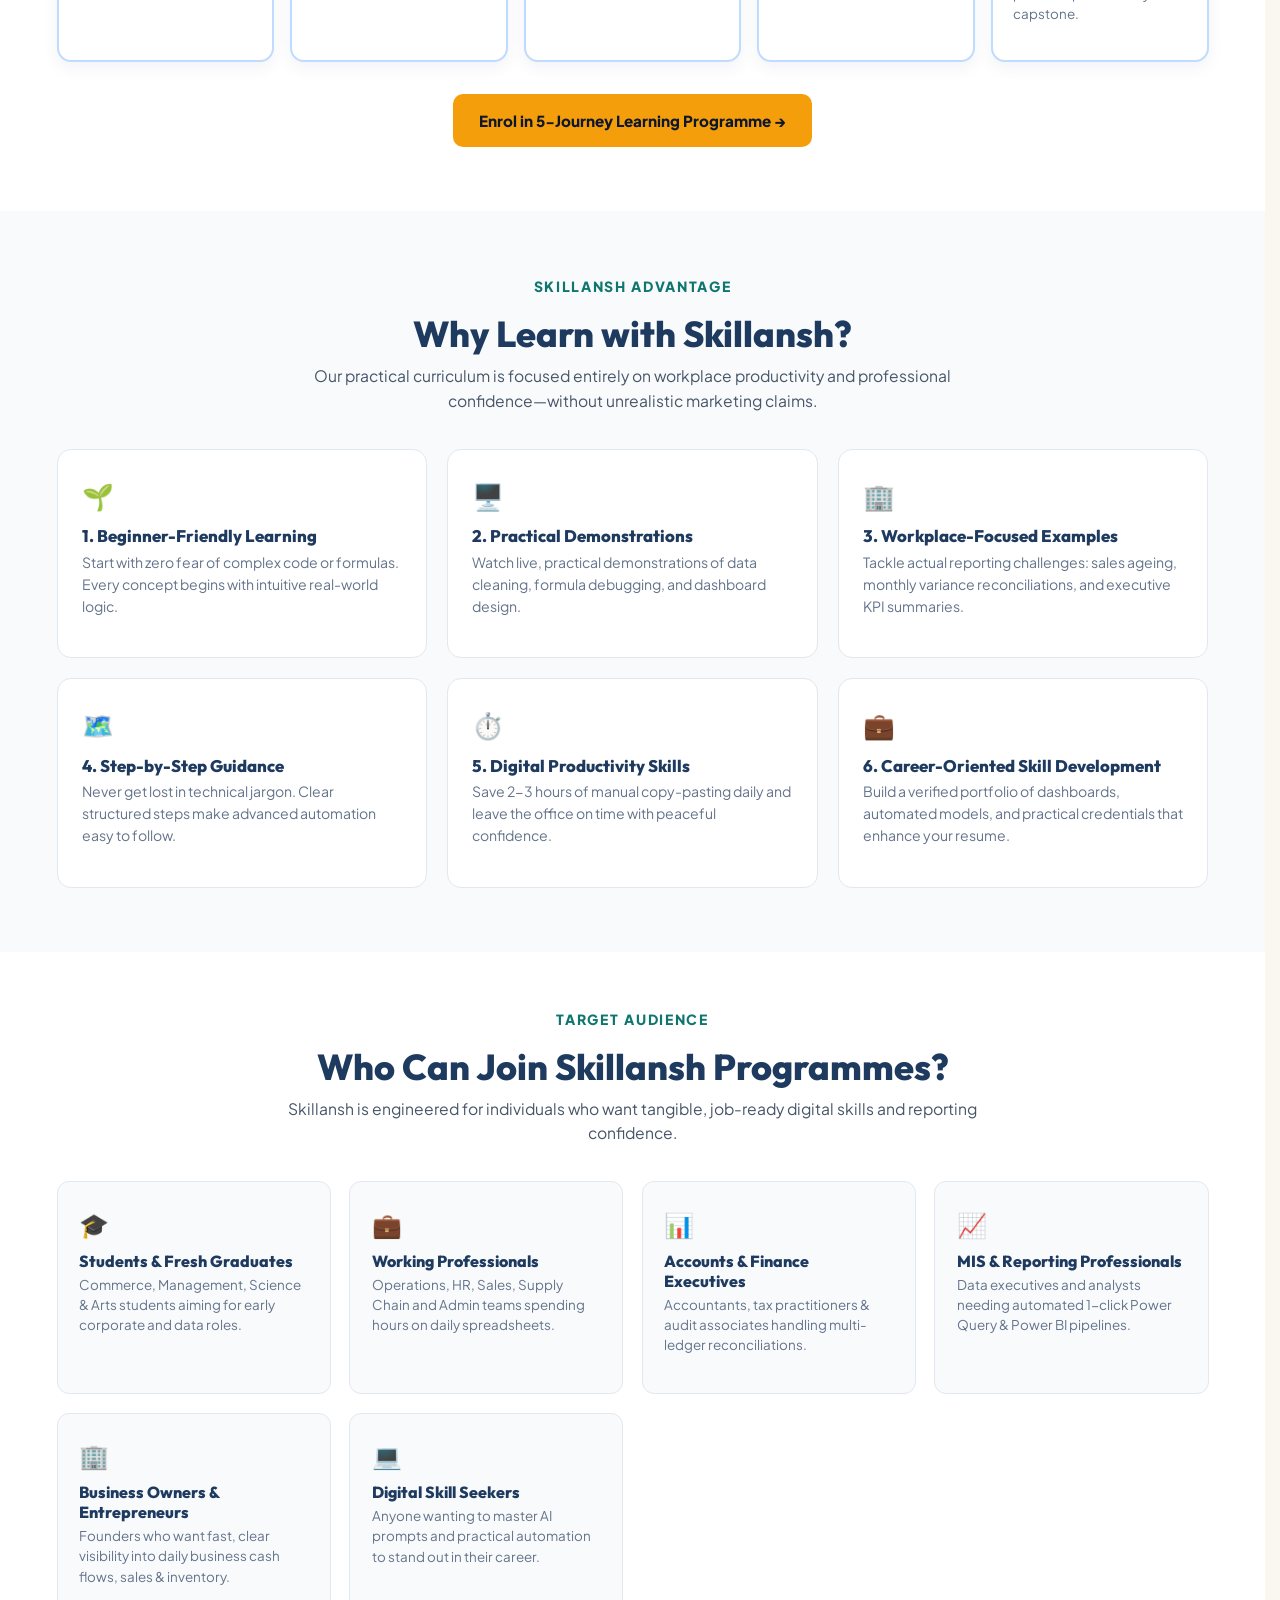
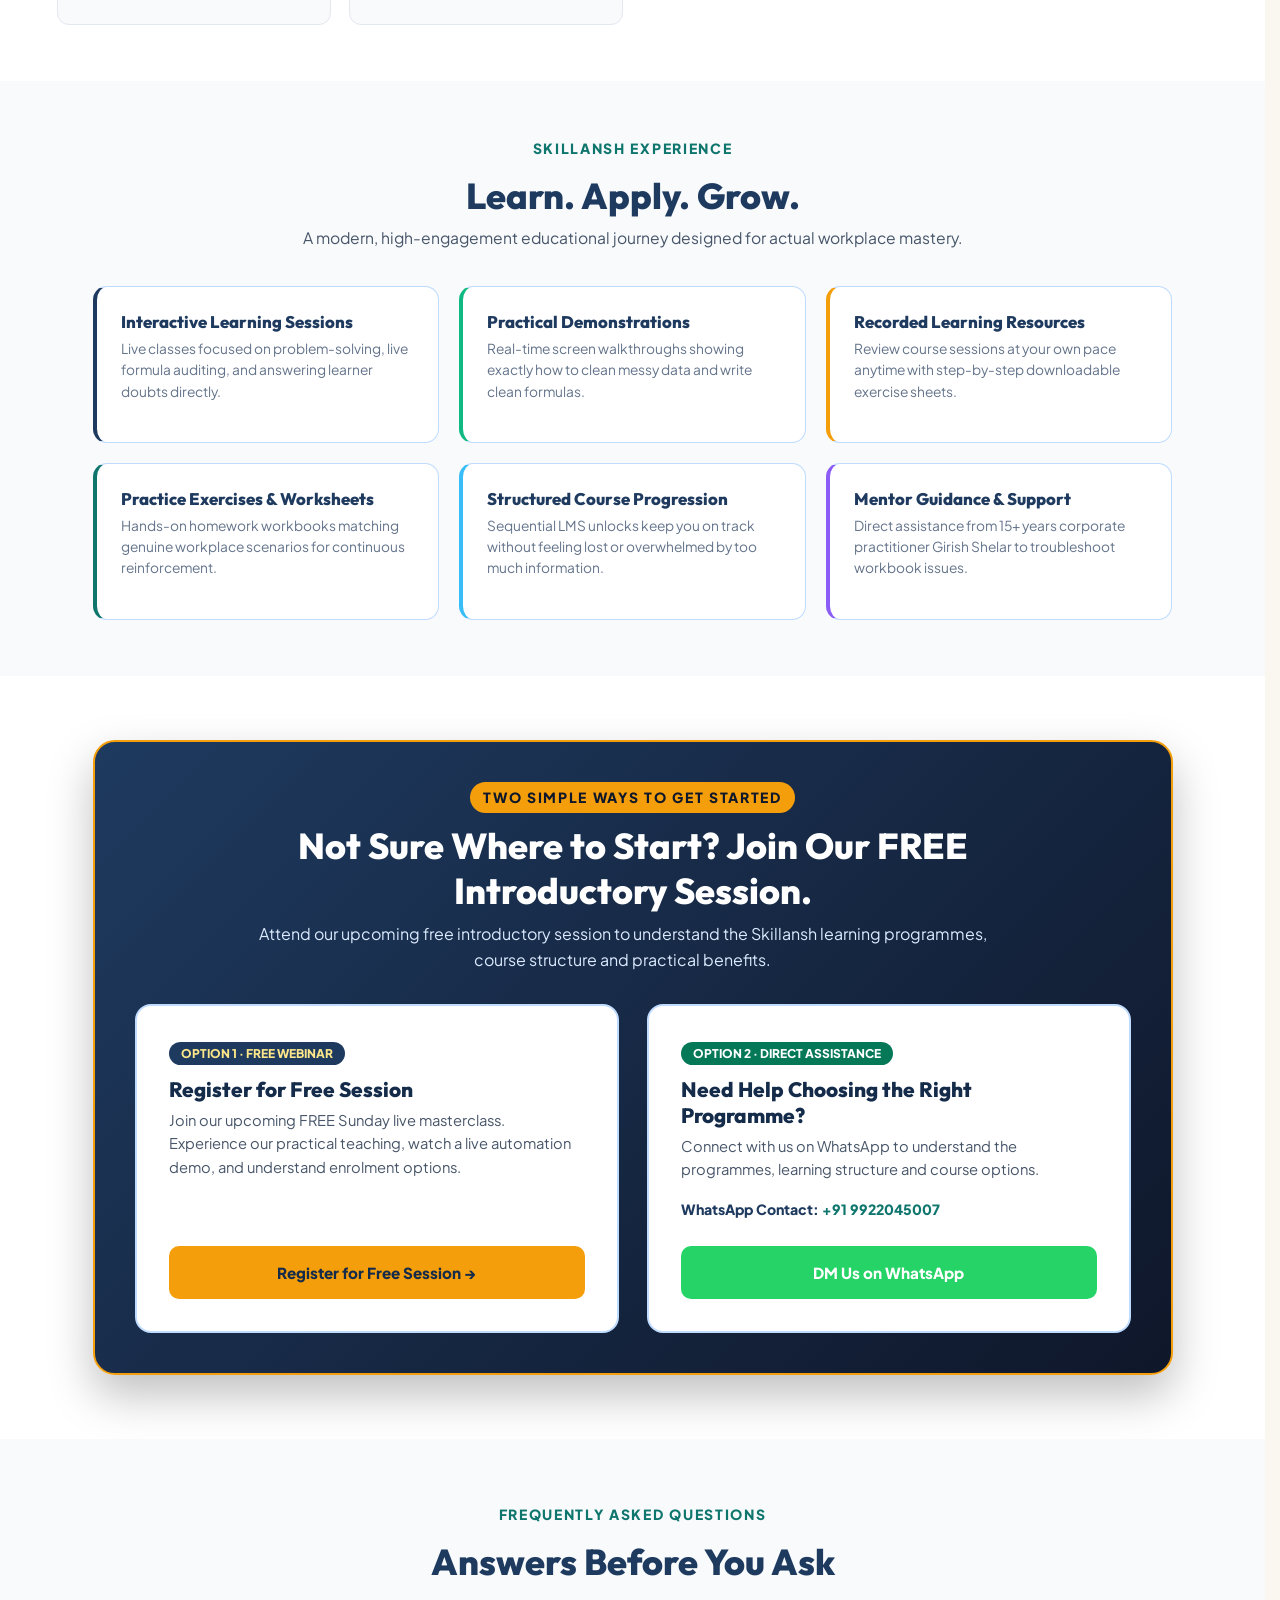
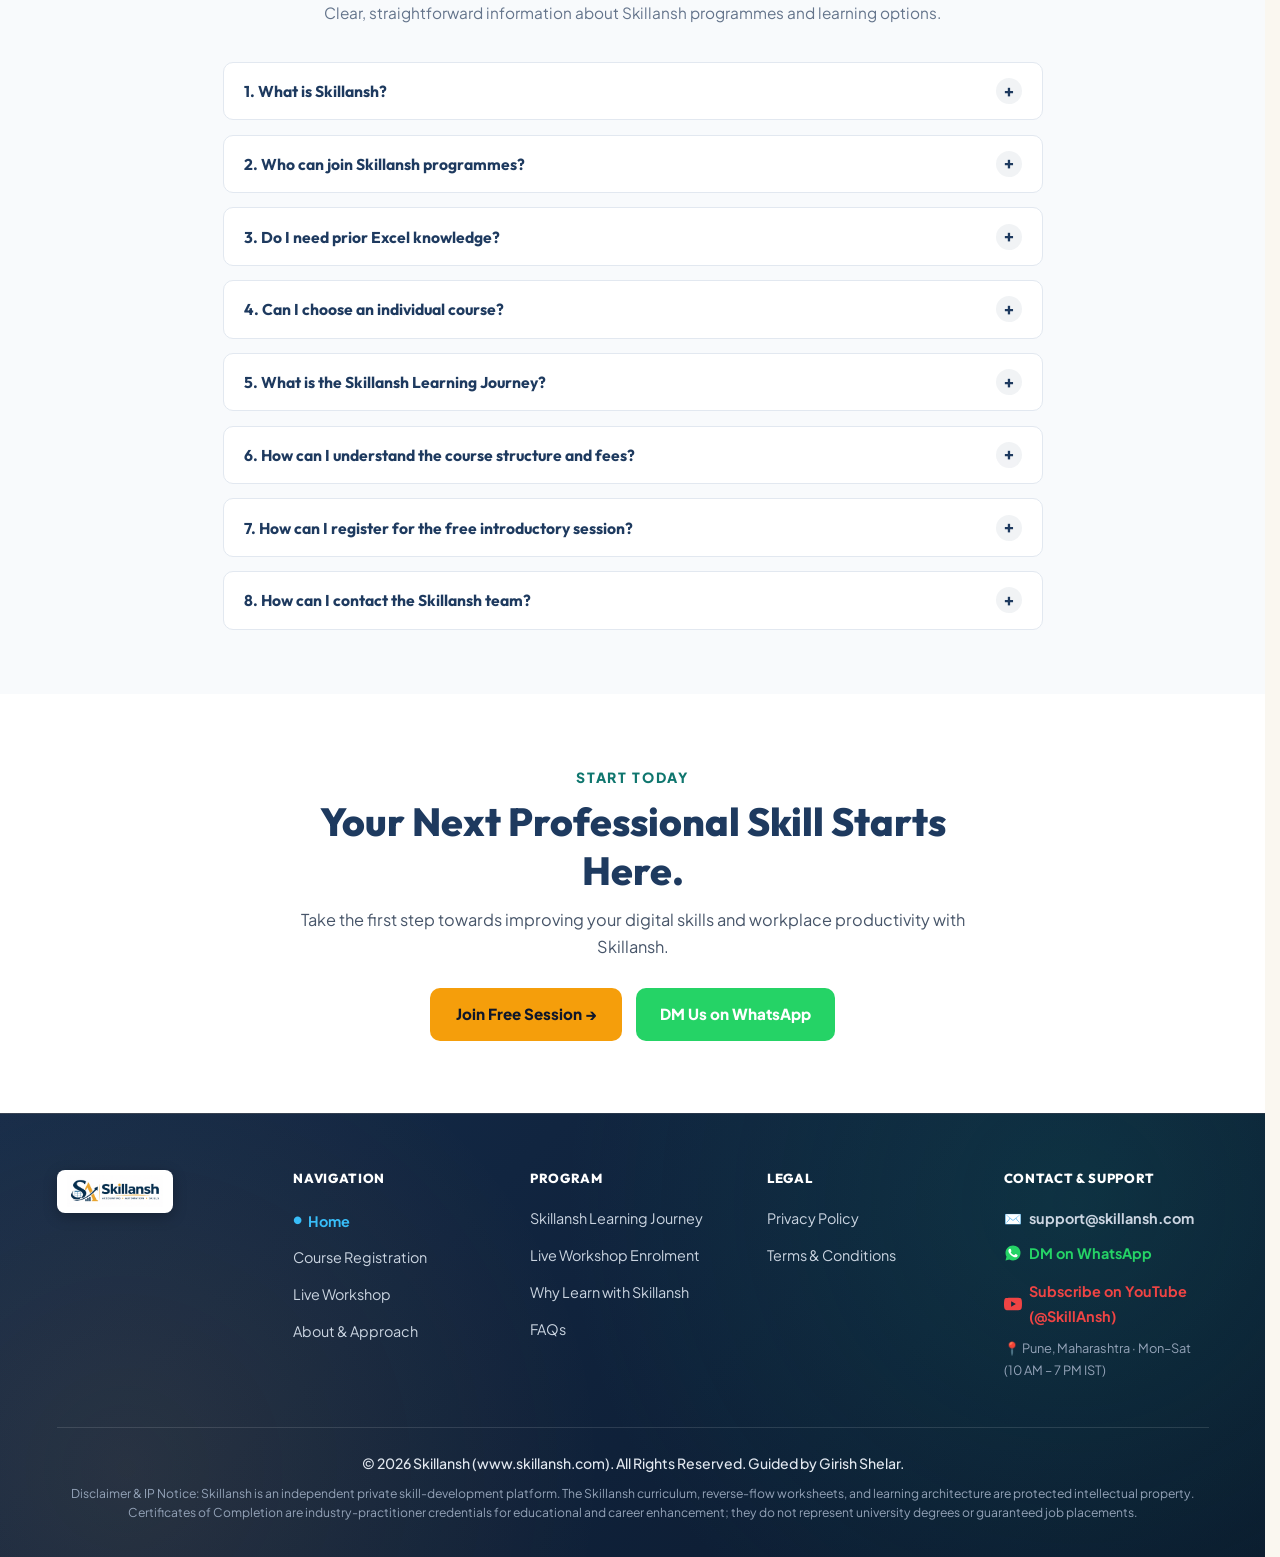
==== commit 5a6741d7: "Replace footer mobile number with DM on WhatsApp and official WhatsApp logo across all pages" ====
--- a/index.html
+++ b/index.html
@@ -24,7 +24,7 @@
   <link rel="icon" type="image/png" sizes="192x192" href="/skillansh-favicon-v4.png">
   <link rel="icon" type="image/x-icon" href="/skillansh-favicon-v4.ico">
   <link rel="apple-touch-icon" sizes="180x180" href="/skillansh-apple-icon-v4.png">
-  <link rel="stylesheet" href="style.css?v=20261122f">
+  <link rel="stylesheet" href="style.css?v=20261122g">
   <link rel="stylesheet" href="chatbot.css?v=20261115c">
   <script src="https://checkout.razorpay.com/v1/checkout.js"></script>
   <meta name="copyright" content="© 2026 Skillansh (Girish Shelar). All Rights Reserved.">
@@ -934,8 +934,7 @@
                   <path fill="#FFFFFF"
                     d="M17.51 14.39c-.3-.15-1.78-.88-2.06-.98-.28-.1-.48-.15-.68.15-.2.3-.78.98-.95 1.18-.18.2-.35.23-.65.08-.3-.15-1.27-.47-2.42-1.49-.9-.8-1.5-1.78-1.68-2.08-.17-.3-.02-.46.13-.61.13-.13.3-.35.45-.52.15-.18.2-.3.3-.5.1-.2.05-.38-.02-.53-.08-.15-.68-1.63-.93-2.24-.24-.58-.49-.5-.68-.51h-.58c-.2 0-.53.08-.8.38-.28.3-1.05 1.03-1.05 2.51s1.08 2.91 1.23 3.11c.15.2 2.12 3.24 5.14 4.54.72.31 1.28.5 1.72.64.72.23 1.38.2 1.9.12.58-.09 1.78-.73 2.03-1.43.25-.7.25-1.3.18-1.43-.08-.12-.28-.2-.58-.35z" />
                 </svg>
-                <span data-en="+91 9922045007 (WhatsApp)" data-mr="+91 9922045007 (WhatsApp)">+91 9922045007
-                  (WhatsApp)</span>
+                <span data-en="DM on WhatsApp" data-mr="WhatsApp वर मेसेज करा">DM on WhatsApp</span>
               </a>
             </li>
             <li>
--- a/style.css
+++ b/style.css
@@ -349,6 +349,8 @@
   display: flex;
   gap: 0.25rem;
   margin-left: 1rem;
+  flex-shrink: 0;
+  white-space: nowrap;
 }
 
 .lang-btn {
@@ -6793,6 +6795,7 @@
   border-radius: 999px;
   border: none;
   cursor: pointer;
+  flex-shrink: 0;
   box-shadow: 0 2px 8px rgba(15, 118, 110, 0.25);
   transition: all 0.2s cubic-bezier(0.16, 1, 0.3, 1);
   white-space: nowrap;
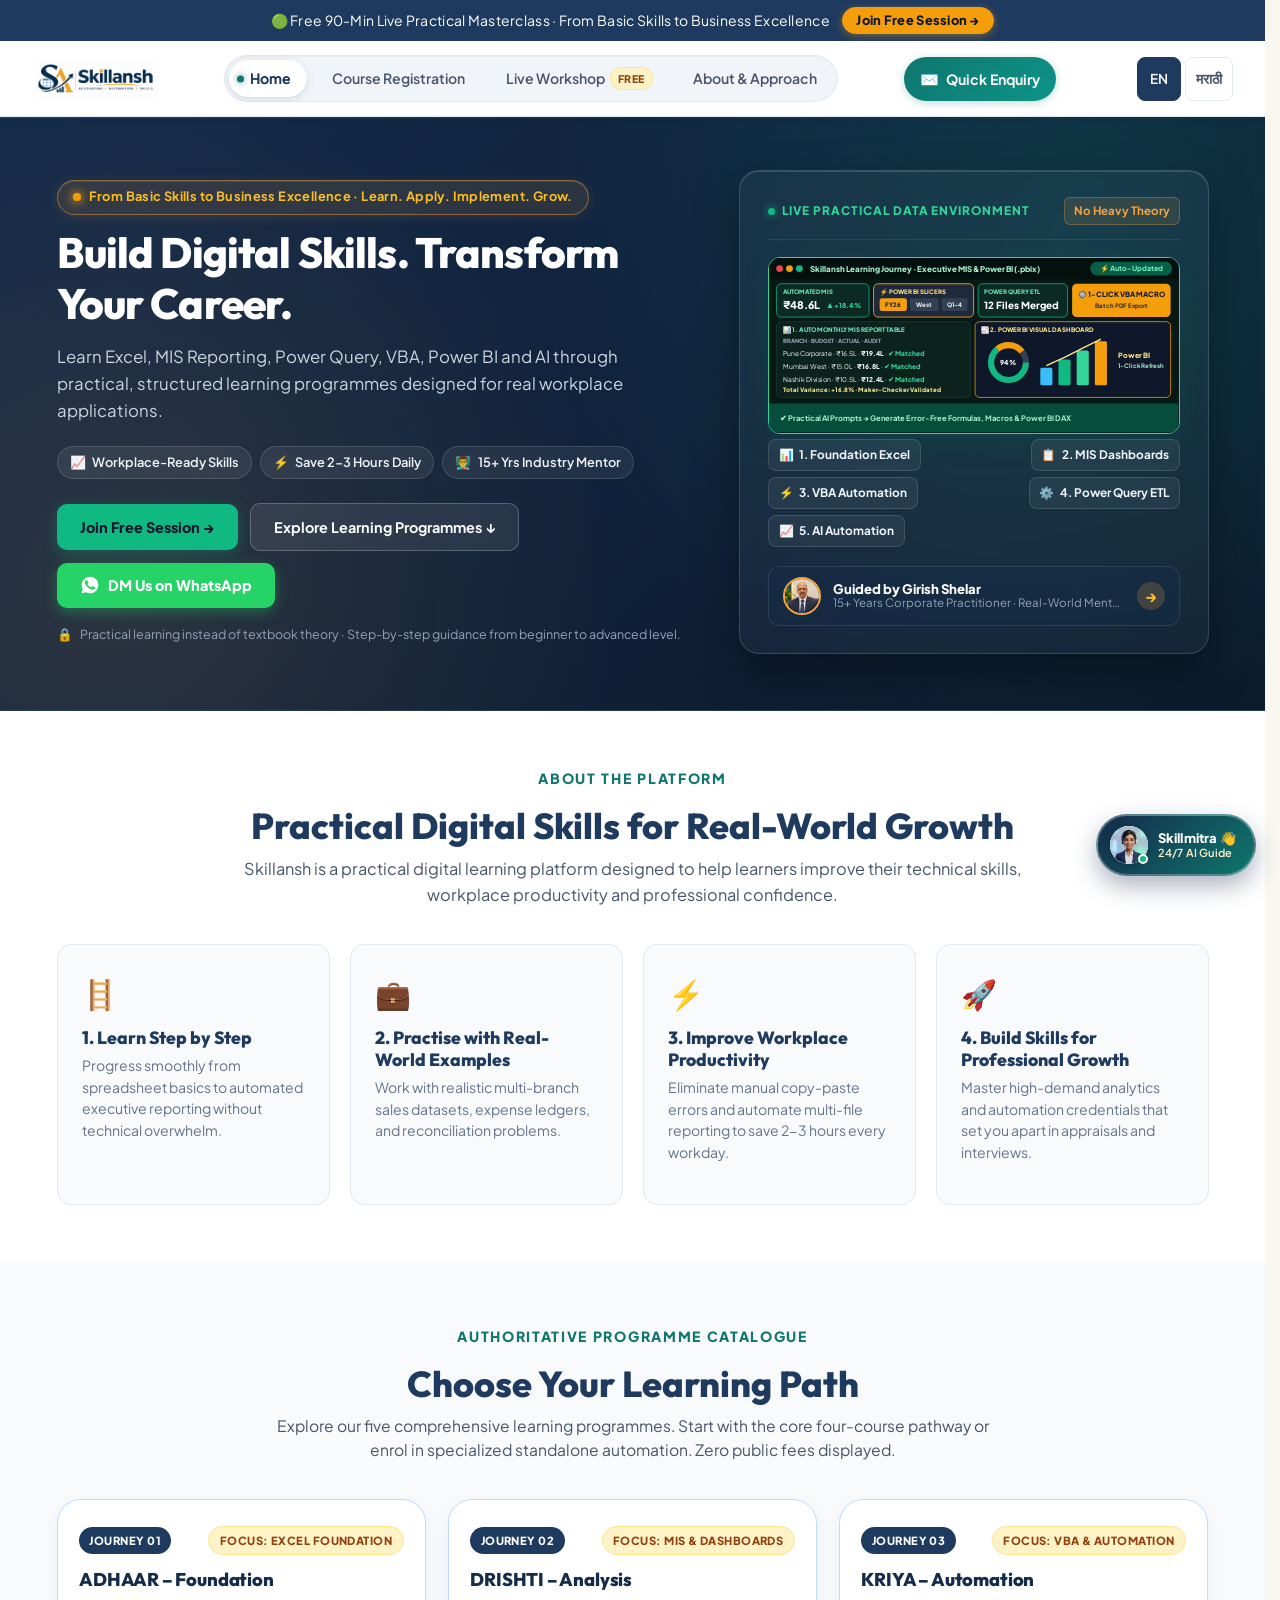
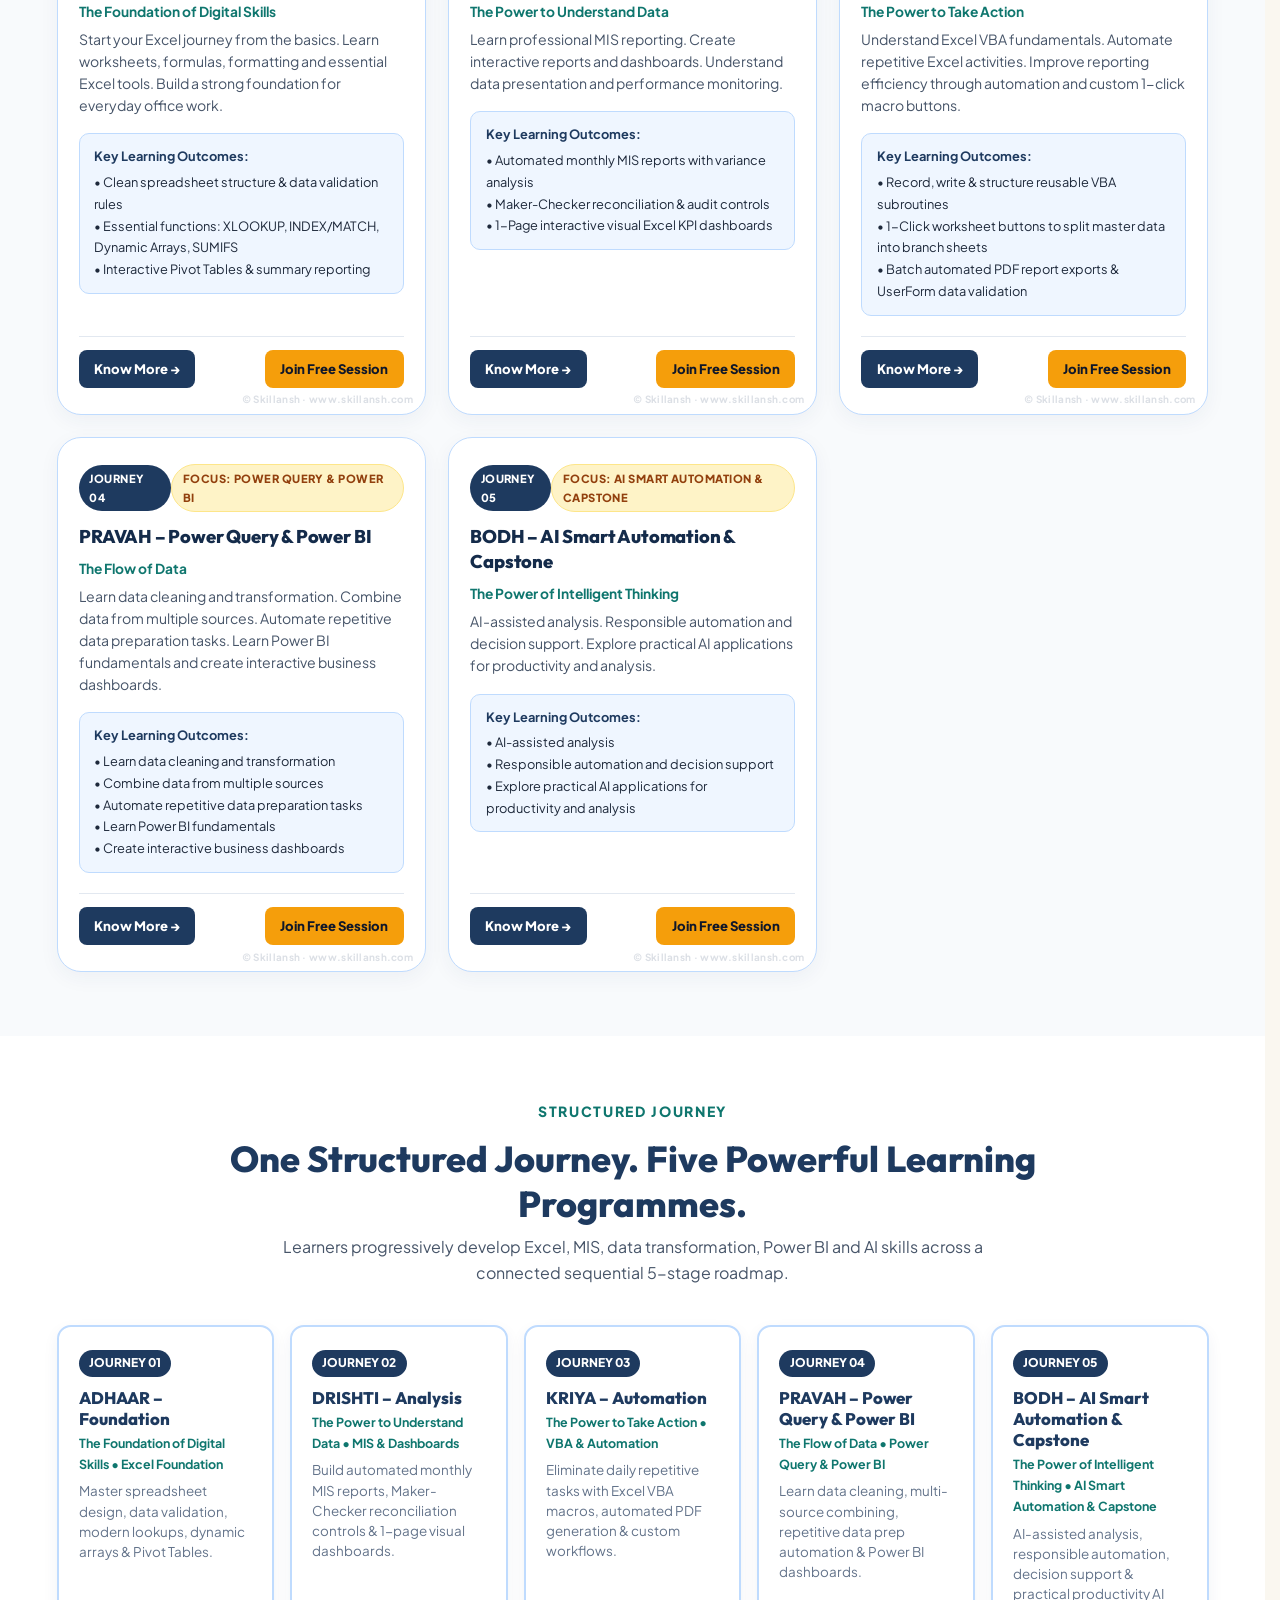
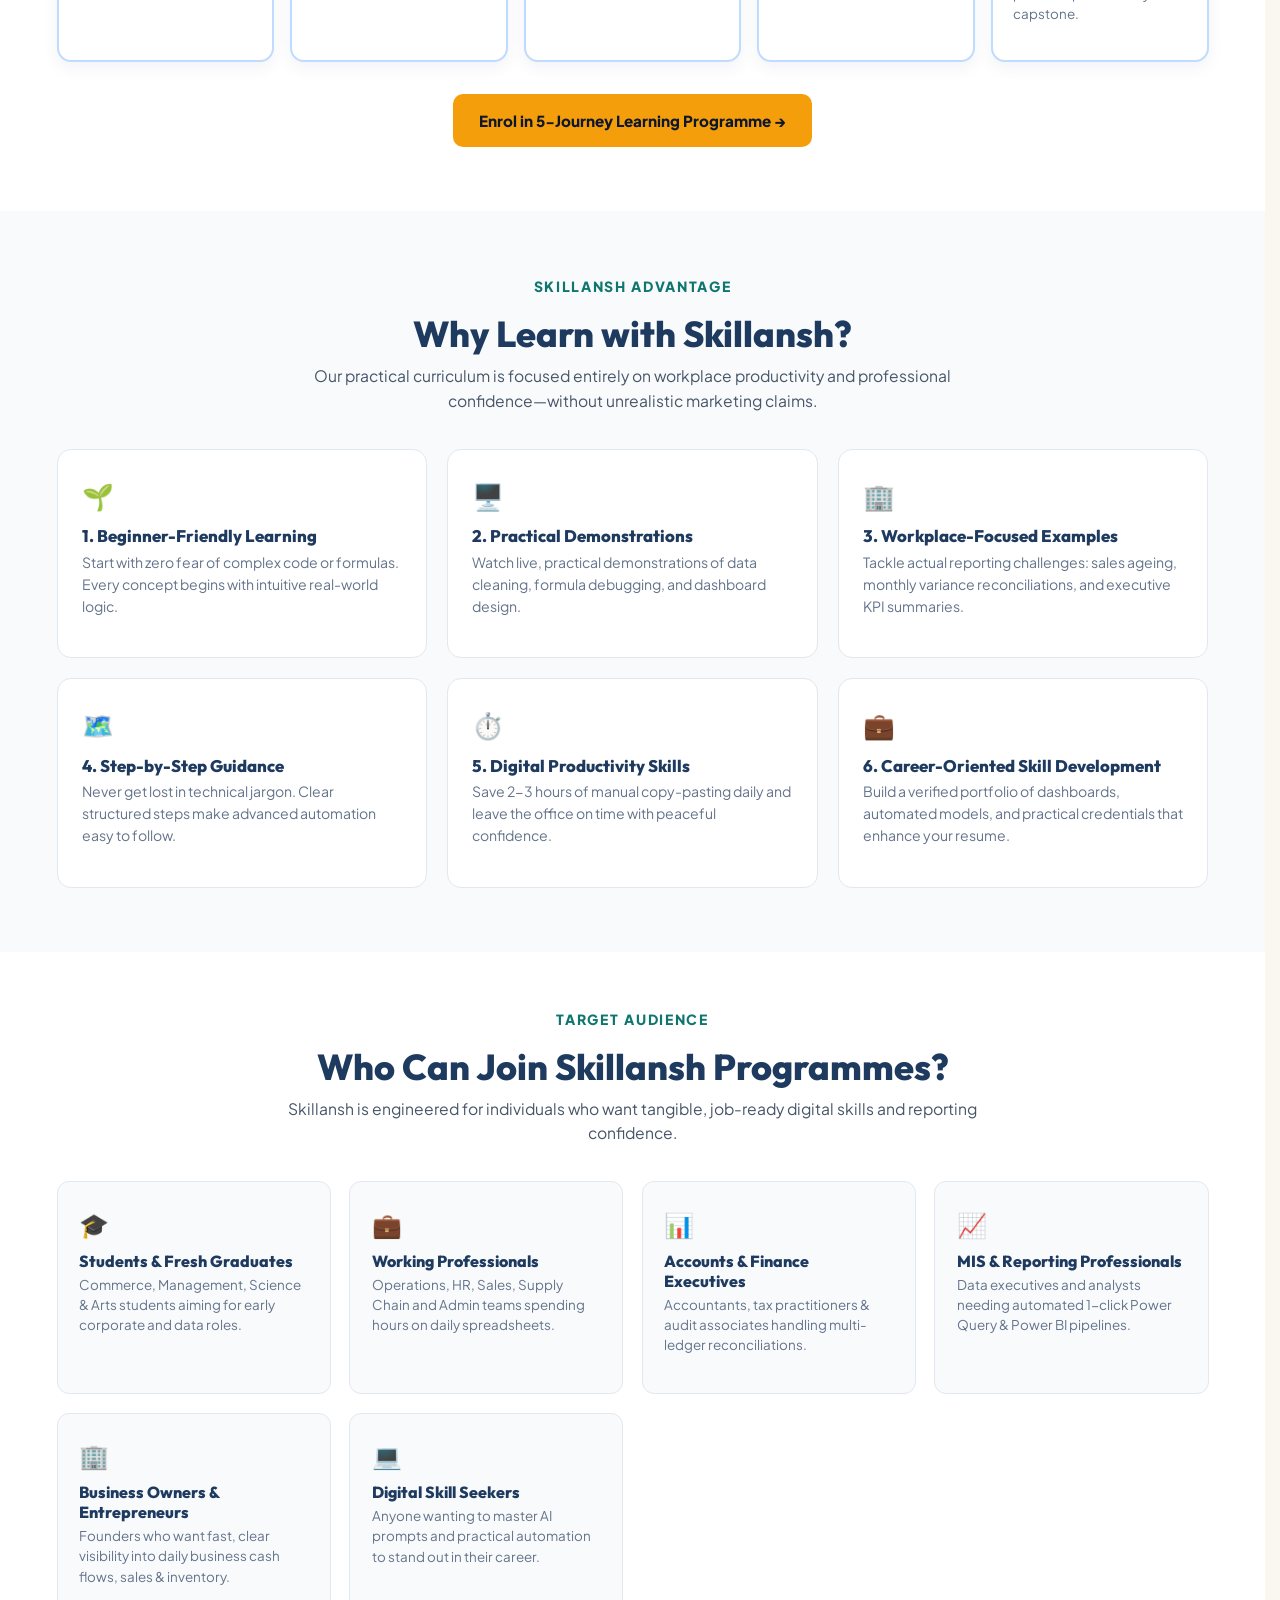
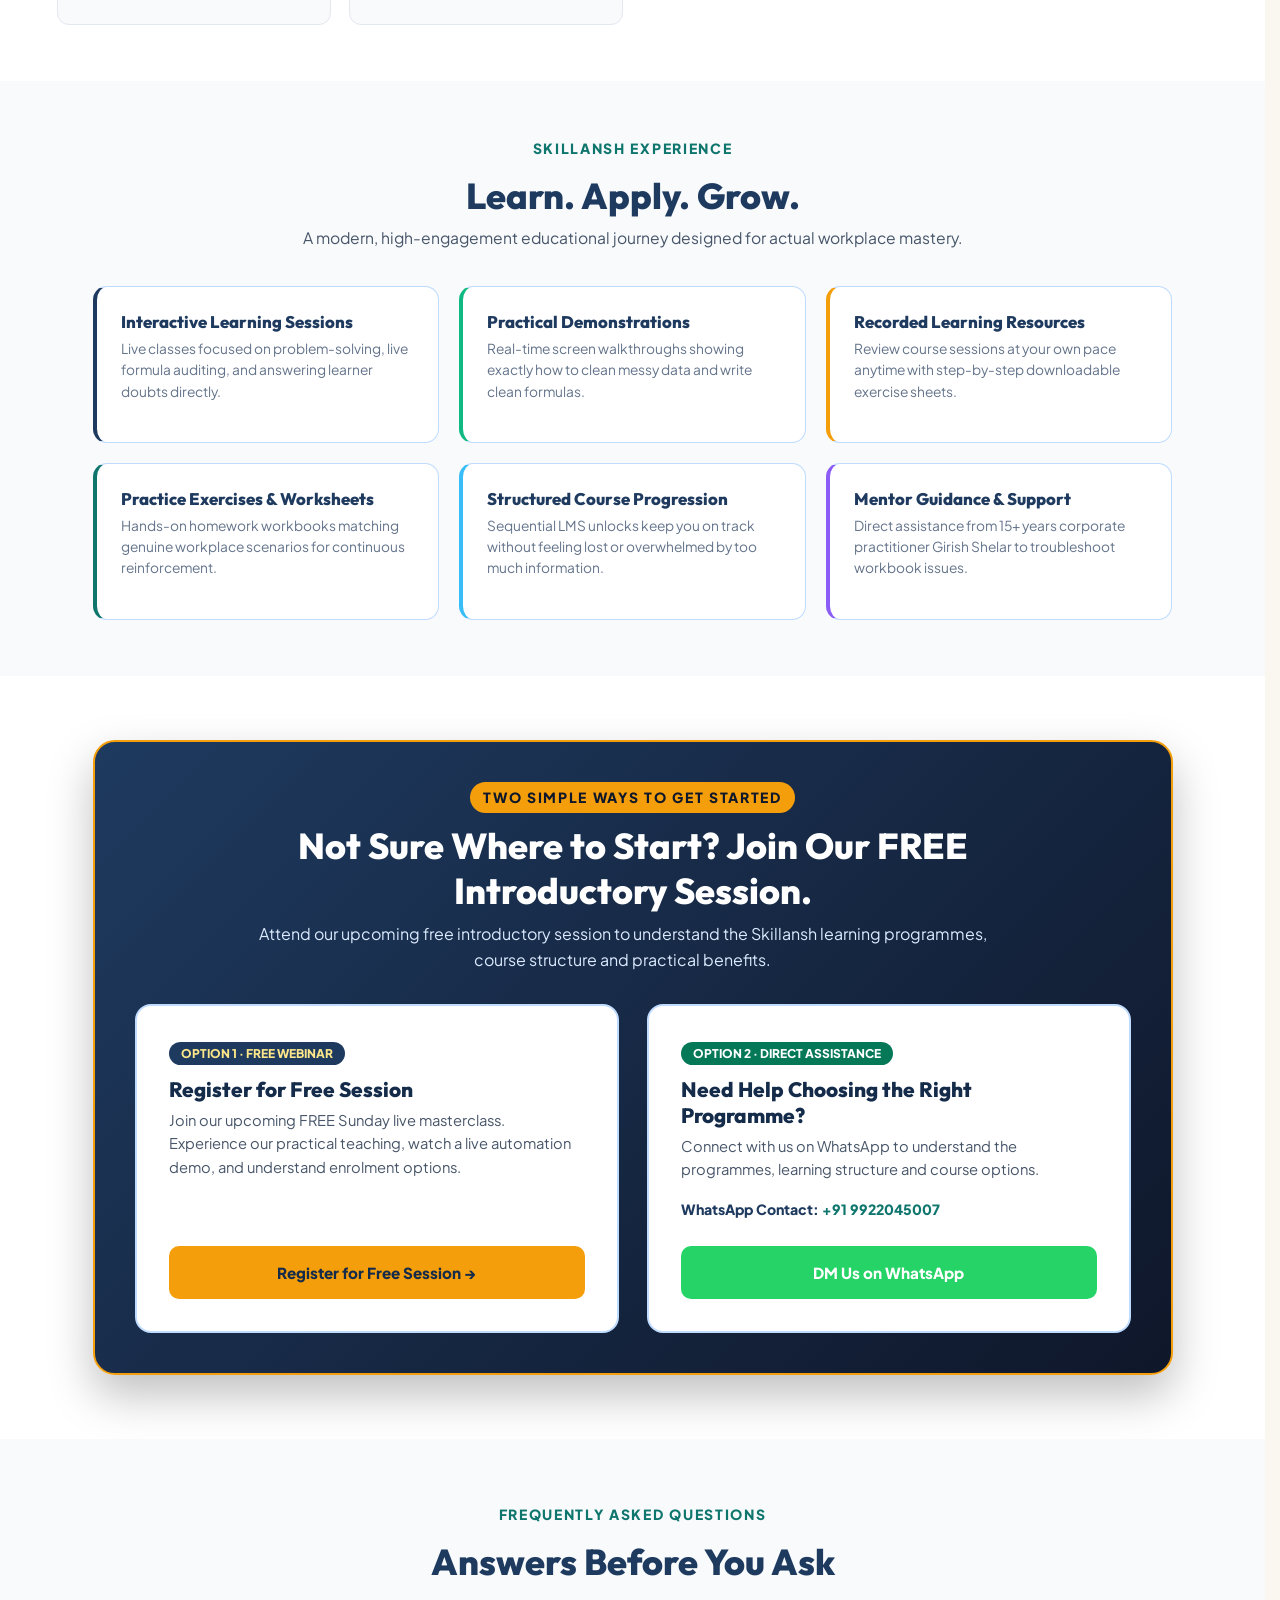
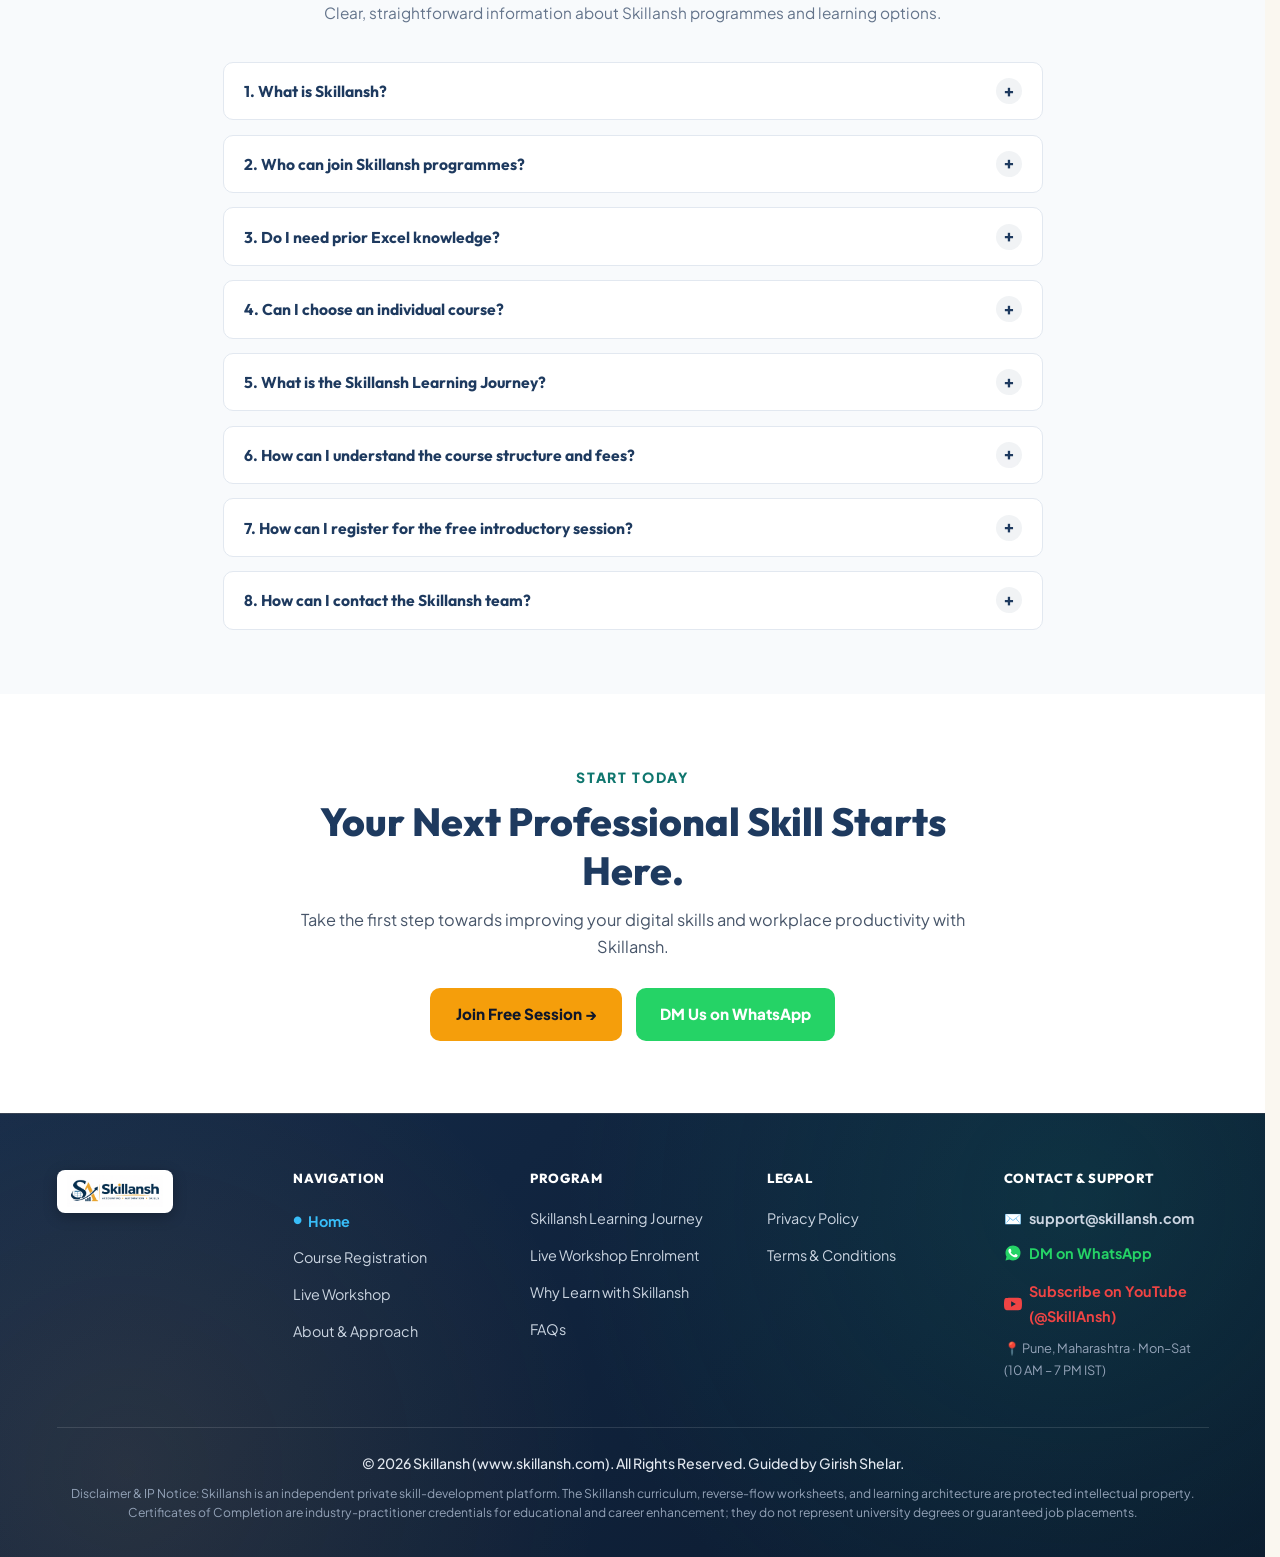
==== commit 01522341: "Point Join Free Session CTAs to separate Google Form" ====
--- a/index.html
+++ b/index.html
@@ -77,7 +77,7 @@
           data-en="🟢 Free 90-Min Live Practical Masterclass &middot; From Basic Skills to Business Excellence"
           data-mr="🟢 ९०-मिनिटांची मोफत लाइव्ह प्रॅक्टिकल मास्टरक्लास &middot; बेसिक कौशल्यांपासून व्यावसायिक उत्कर्षापर्यंत">🟢
           Free 90-Min Live Practical Masterclass &middot; From Basic Skills to Business Excellence</span>
-        <a href="workshop.html" class="top-bar-cta js-free-session-btn" data-en="Join Free Session &rarr;"
+        <a href="https://forms.gle/TqDgYuWZYLHGGpYTA" target="_blank" rel="noopener noreferrer" class="top-bar-cta js-free-session-btn" data-en="Join Free Session &rarr;"
           data-mr="मोफत लाइव्ह सत्रात सहभागी व्हा &rarr;">Join Free Session &rarr;</a>
       </div>
     </div>
@@ -152,7 +152,7 @@
 
             <!-- 3 CTAs as specified in Prompt -->
             <div class="hero-cta-group" style="display:flex; flex-wrap:wrap; gap:0.75rem; align-items:center;">
-              <a href="workshop.html" class="hero-btn-primary js-free-session-btn"
+              <a href="https://forms.gle/TqDgYuWZYLHGGpYTA" target="_blank" rel="noopener noreferrer" class="hero-btn-primary js-free-session-btn"
                 data-en="Join Free Session &rarr;"
                 data-mr="मोफत सत्रात सहभागी व्हा &rarr;">Join Free Session &rarr;</a>
               <a href="#programmes" class="hero-btn-secondary"
@@ -367,7 +367,7 @@
             </div>
             <div style="margin-top:1.25rem; padding-top:0.85rem; border-top:1px solid #E2E8F0; display:flex; align-items:center; justify-content:space-between; gap:0.5rem; flex-wrap:wrap;">
               <a href="courses.html#course-adhaar" style="background:#1E3A5F; color:#FFFFFF; padding:0.48rem 0.95rem; border-radius:8px; font-size:0.82rem; font-weight:800; text-decoration:none;" data-en="Know More &rarr;" data-mr="अधिक माहिती &rarr;">Know More &rarr;</a>
-              <a href="workshop.html" class="js-free-session-btn" style="background:#F59E0B; color:#0F172A; padding:0.48rem 0.95rem; border-radius:8px; font-size:0.82rem; font-weight:800; text-decoration:none;" data-en="Join Free Session" data-mr="मोफत सत्रात या">Join Free Session</a>
+              <a href="https://forms.gle/TqDgYuWZYLHGGpYTA" target="_blank" rel="noopener noreferrer" class="js-free-session-btn" style="background:#F59E0B; color:#0F172A; padding:0.48rem 0.95rem; border-radius:8px; font-size:0.82rem; font-weight:800; text-decoration:none;" data-en="Join Free Session" data-mr="मोफत सत्रात या">Join Free Session</a>
             </div>
           </div>
 
@@ -392,7 +392,7 @@
             </div>
             <div style="margin-top:1.25rem; padding-top:0.85rem; border-top:1px solid #E2E8F0; display:flex; align-items:center; justify-content:space-between; gap:0.5rem; flex-wrap:wrap;">
               <a href="courses.html#course-drishti" style="background:#1E3A5F; color:#FFFFFF; padding:0.48rem 0.95rem; border-radius:8px; font-size:0.82rem; font-weight:800; text-decoration:none;" data-en="Know More &rarr;" data-mr="अधिक माहिती &rarr;">Know More &rarr;</a>
-              <a href="workshop.html" class="js-free-session-btn" style="background:#F59E0B; color:#0F172A; padding:0.48rem 0.95rem; border-radius:8px; font-size:0.82rem; font-weight:800; text-decoration:none;" data-en="Join Free Session" data-mr="मोफत सत्रात या">Join Free Session</a>
+              <a href="https://forms.gle/TqDgYuWZYLHGGpYTA" target="_blank" rel="noopener noreferrer" class="js-free-session-btn" style="background:#F59E0B; color:#0F172A; padding:0.48rem 0.95rem; border-radius:8px; font-size:0.82rem; font-weight:800; text-decoration:none;" data-en="Join Free Session" data-mr="मोफत सत्रात या">Join Free Session</a>
             </div>
           </div>
 
@@ -417,7 +417,7 @@
             </div>
             <div style="margin-top:1.25rem; padding-top:0.85rem; border-top:1px solid #E2E8F0; display:flex; align-items:center; justify-content:space-between; gap:0.5rem; flex-wrap:wrap;">
               <a href="courses.html#course-kriya" style="background:#1E3A5F; color:#FFFFFF; padding:0.48rem 0.95rem; border-radius:8px; font-size:0.82rem; font-weight:800; text-decoration:none;" data-en="Know More &rarr;" data-mr="अधिक माहिती &rarr;">Know More &rarr;</a>
-              <a href="workshop.html" class="js-free-session-btn" style="background:#F59E0B; color:#0F172A; padding:0.48rem 0.95rem; border-radius:8px; font-size:0.82rem; font-weight:800; text-decoration:none;" data-en="Join Free Session" data-mr="मोफत सत्रात या">Join Free Session</a>
+              <a href="https://forms.gle/TqDgYuWZYLHGGpYTA" target="_blank" rel="noopener noreferrer" class="js-free-session-btn" style="background:#F59E0B; color:#0F172A; padding:0.48rem 0.95rem; border-radius:8px; font-size:0.82rem; font-weight:800; text-decoration:none;" data-en="Join Free Session" data-mr="मोफत सत्रात या">Join Free Session</a>
             </div>
           </div>
 
@@ -444,7 +444,7 @@
             </div>
             <div style="margin-top:1.25rem; padding-top:0.85rem; border-top:1px solid #E2E8F0; display:flex; align-items:center; justify-content:space-between; gap:0.5rem; flex-wrap:wrap;">
               <a href="courses.html#course-pravah" style="background:#1E3A5F; color:#FFFFFF; padding:0.48rem 0.95rem; border-radius:8px; font-size:0.82rem; font-weight:800; text-decoration:none;" data-en="Know More &rarr;" data-mr="अधिक माहिती &rarr;">Know More &rarr;</a>
-              <a href="workshop.html" class="js-free-session-btn" style="background:#F59E0B; color:#0F172A; padding:0.48rem 0.95rem; border-radius:8px; font-size:0.82rem; font-weight:800; text-decoration:none;" data-en="Join Free Session" data-mr="मोफत सत्रात या">Join Free Session</a>
+              <a href="https://forms.gle/TqDgYuWZYLHGGpYTA" target="_blank" rel="noopener noreferrer" class="js-free-session-btn" style="background:#F59E0B; color:#0F172A; padding:0.48rem 0.95rem; border-radius:8px; font-size:0.82rem; font-weight:800; text-decoration:none;" data-en="Join Free Session" data-mr="मोफत सत्रात या">Join Free Session</a>
             </div>
           </div>
 
@@ -469,7 +469,7 @@
             </div>
             <div style="margin-top:1.25rem; padding-top:0.85rem; border-top:1px solid #E2E8F0; display:flex; align-items:center; justify-content:space-between; gap:0.5rem; flex-wrap:wrap;">
               <a href="courses.html#course-bodh" style="background:#1E3A5F; color:#FFFFFF; padding:0.48rem 0.95rem; border-radius:8px; font-size:0.82rem; font-weight:800; text-decoration:none;" data-en="Know More &rarr;" data-mr="अधिक माहिती &rarr;">Know More &rarr;</a>
-              <a href="workshop.html" class="js-free-session-btn" style="background:#F59E0B; color:#0F172A; padding:0.48rem 0.95rem; border-radius:8px; font-size:0.82rem; font-weight:800; text-decoration:none;" data-en="Join Free Session" data-mr="मोफत सत्रात या">Join Free Session</a>
+              <a href="https://forms.gle/TqDgYuWZYLHGGpYTA" target="_blank" rel="noopener noreferrer" class="js-free-session-btn" style="background:#F59E0B; color:#0F172A; padding:0.48rem 0.95rem; border-radius:8px; font-size:0.82rem; font-weight:800; text-decoration:none;" data-en="Join Free Session" data-mr="मोफत सत्रात या">Join Free Session</a>
             </div>
           </div>
 
@@ -723,7 +723,7 @@
                 <h3 style="font-size:1.3rem; font-weight:800; color:#142B4A; margin:0.65rem 0 0.45rem;" data-en="Register for Free Session" data-mr="मोफत सत्रासाठी नावनोंदणी करा">Register for Free Session</h3>
                 <p style="font-size:0.92rem; color:#475569; line-height:1.6; margin-bottom:1.5rem;" data-en="Join our upcoming FREE Sunday live masterclass. Experience our practical teaching, watch a live automation demo, and understand enrolment options." data-mr="या रविवारी होणाऱ्या मोफत क्लासमध्ये या आणि शिकवण्याची प्रॅक्टिकल पद्धत अनुभवा.">Join our upcoming FREE Sunday live masterclass. Experience our practical teaching, watch a live automation demo, and understand enrolment options.</p>
               </div>
-              <a href="workshop.html" class="js-free-session-btn" style="display:inline-flex; align-items:center; justify-content:center; background:#F59E0B; color:#142B4A; font-weight:800; font-size:0.95rem; padding:0.85rem 1.4rem; border-radius:10px; text-decoration:none; text-align:center;"
+              <a href="https://forms.gle/TqDgYuWZYLHGGpYTA" target="_blank" rel="noopener noreferrer" class="js-free-session-btn" style="display:inline-flex; align-items:center; justify-content:center; background:#F59E0B; color:#142B4A; font-weight:800; font-size:0.95rem; padding:0.85rem 1.4rem; border-radius:10px; text-decoration:none; text-align:center;"
                 data-en="Register for Free Session &rarr;"
                 data-mr="मोफत सत्रासाठी नोंदणी करा &rarr;">Register for Free Session &rarr;</a>
             </div>
@@ -822,7 +822,7 @@
               <span class="faq-icon">+</span>
             </button>
             <div class="faq-answer">
-              <p>We maintain course details and fees confidentially. You can understand the complete curriculum, batch structure, and available payment options by attending our <a href="workshop.html" class="js-free-session-btn" style="font-weight:700; color:#0F766E;">Free Introductory Session</a> or by sending a direct enquiry to our team on <a href="https://wa.me/919922045007?text=Hello%20Skillansh%20Team,%20I%20would%20like%20to%20know%20more%20about%20your%20learning%20programmes%20and%20course%20details." target="_blank" rel="noopener noreferrer" style="font-weight:700; color:#059669;">WhatsApp (9922045007)</a>. Applicable payment options are also activated dynamically after course registration.</p>
+              <p>We maintain course details and fees confidentially. You can understand the complete curriculum, batch structure, and available payment options by attending our <a href="https://forms.gle/TqDgYuWZYLHGGpYTA" target="_blank" rel="noopener noreferrer" class="js-free-session-btn" style="font-weight:700; color:#0F766E;">Free Introductory Session</a> or by sending a direct enquiry to our team on <a href="https://wa.me/919922045007?text=Hello%20Skillansh%20Team,%20I%20would%20like%20to%20know%20more%20about%20your%20learning%20programmes%20and%20course%20details." target="_blank" rel="noopener noreferrer" style="font-weight:700; color:#059669;">WhatsApp (9922045007)</a>. Applicable payment options are also activated dynamically after course registration.</p>
             </div>
           </div>
 
@@ -833,7 +833,7 @@
               <span class="faq-icon">+</span>
             </button>
             <div class="faq-answer">
-              <p>Simply click the "Register for Free Session" button on this page or visit our <a href="workshop.html" class="js-free-session-btn" style="font-weight:700; color:#0F766E;">Free Workshop Page</a> to reserve your spot for this Sunday's live practical masterclass.</p>
+              <p>Simply click the "Register for Free Session" button on this page or visit our <a href="workshop.html" style="font-weight:700; color:#0F766E;">Free Workshop Page</a> to reserve your spot for this Sunday's live practical masterclass.</p>
             </div>
           </div>
 
@@ -863,7 +863,7 @@
           Take the first step towards improving your digital skills and workplace productivity with Skillansh.
         </p>
         <div style="display:flex; justify-content:center; gap:0.85rem; flex-wrap:wrap;">
-          <a href="workshop.html" class="js-free-session-btn btn-gold-primary" style="background:#F59E0B; color:#0F172A; padding:0.85rem 1.6rem; border-radius:10px; font-weight:800; font-size:0.95rem; text-decoration:none;"
+          <a href="https://forms.gle/TqDgYuWZYLHGGpYTA" target="_blank" rel="noopener noreferrer" class="js-free-session-btn btn-gold-primary" style="background:#F59E0B; color:#0F172A; padding:0.85rem 1.6rem; border-radius:10px; font-weight:800; font-size:0.95rem; text-decoration:none;"
             data-en="Join Free Session &rarr;"
             data-mr="मोफत सत्रात या &rarr;">Join Free Session &rarr;</a>
           <a href="https://wa.me/919922045007?text=Hello%20Skillansh%20Team,%20I%20would%20like%20to%20know%20more%20about%20your%20learning%20programmes%20and%20course%20details."
@@ -979,28 +979,22 @@
     <a href="workshop.html" class="btn-mobile-cta" style="background:var(--color-primary);">Free Live Workshop &rarr;</a>
   </div>
 
-  <script src="config.js?v=20261122d"></script>
+  <script src="config.js?v=20261124a"></script>
   <script src="script.js?v=20261122d"></script>
-  <script src="chatbot.js?v=20261122d" defer></script>
+  <script src="chatbot.js?v=20261124a" defer></script>
 
   <script>
     // Free Session Registration URL dynamic resolver
-    window.addEventListener('DOMContentLoaded', async function () {
+    window.addEventListener('DOMContentLoaded', function () {
       var cfg = window.ACCOUNTPRO_CONFIG || {};
-      var freeUrl = cfg.FREE_SESSION_REGISTRATION_URL || 'workshop.html';
-      if (cfg.GOOGLE_SHEET_WEBHOOK_URL) {
-        try {
-          var r = await fetch(cfg.GOOGLE_SHEET_WEBHOOK_URL, {
-            method: 'POST',
-            headers: { 'Content-Type': 'text/plain;charset=utf-8' },
-            body: JSON.stringify({ action: 'get_public_config' })
-          });
-          var j = await r.json();
-          if (j && j.freeSessionRegistrationUrl) freeUrl = j.freeSessionRegistrationUrl;
-        } catch (e) { }
-      }
+      var freeUrl = cfg.FREE_SESSION_REGISTRATION_URL || 'https://forms.gle/TqDgYuWZYLHGGpYTA';
+      var isExternal = /^https?:\/\//i.test(freeUrl);
       document.querySelectorAll('.js-free-session-btn').forEach(function (btn) {
         btn.href = freeUrl;
+        if (isExternal) {
+          btn.target = '_blank';
+          btn.rel = 'noopener noreferrer';
+        }
       });
 
       // FAQ accordion handler
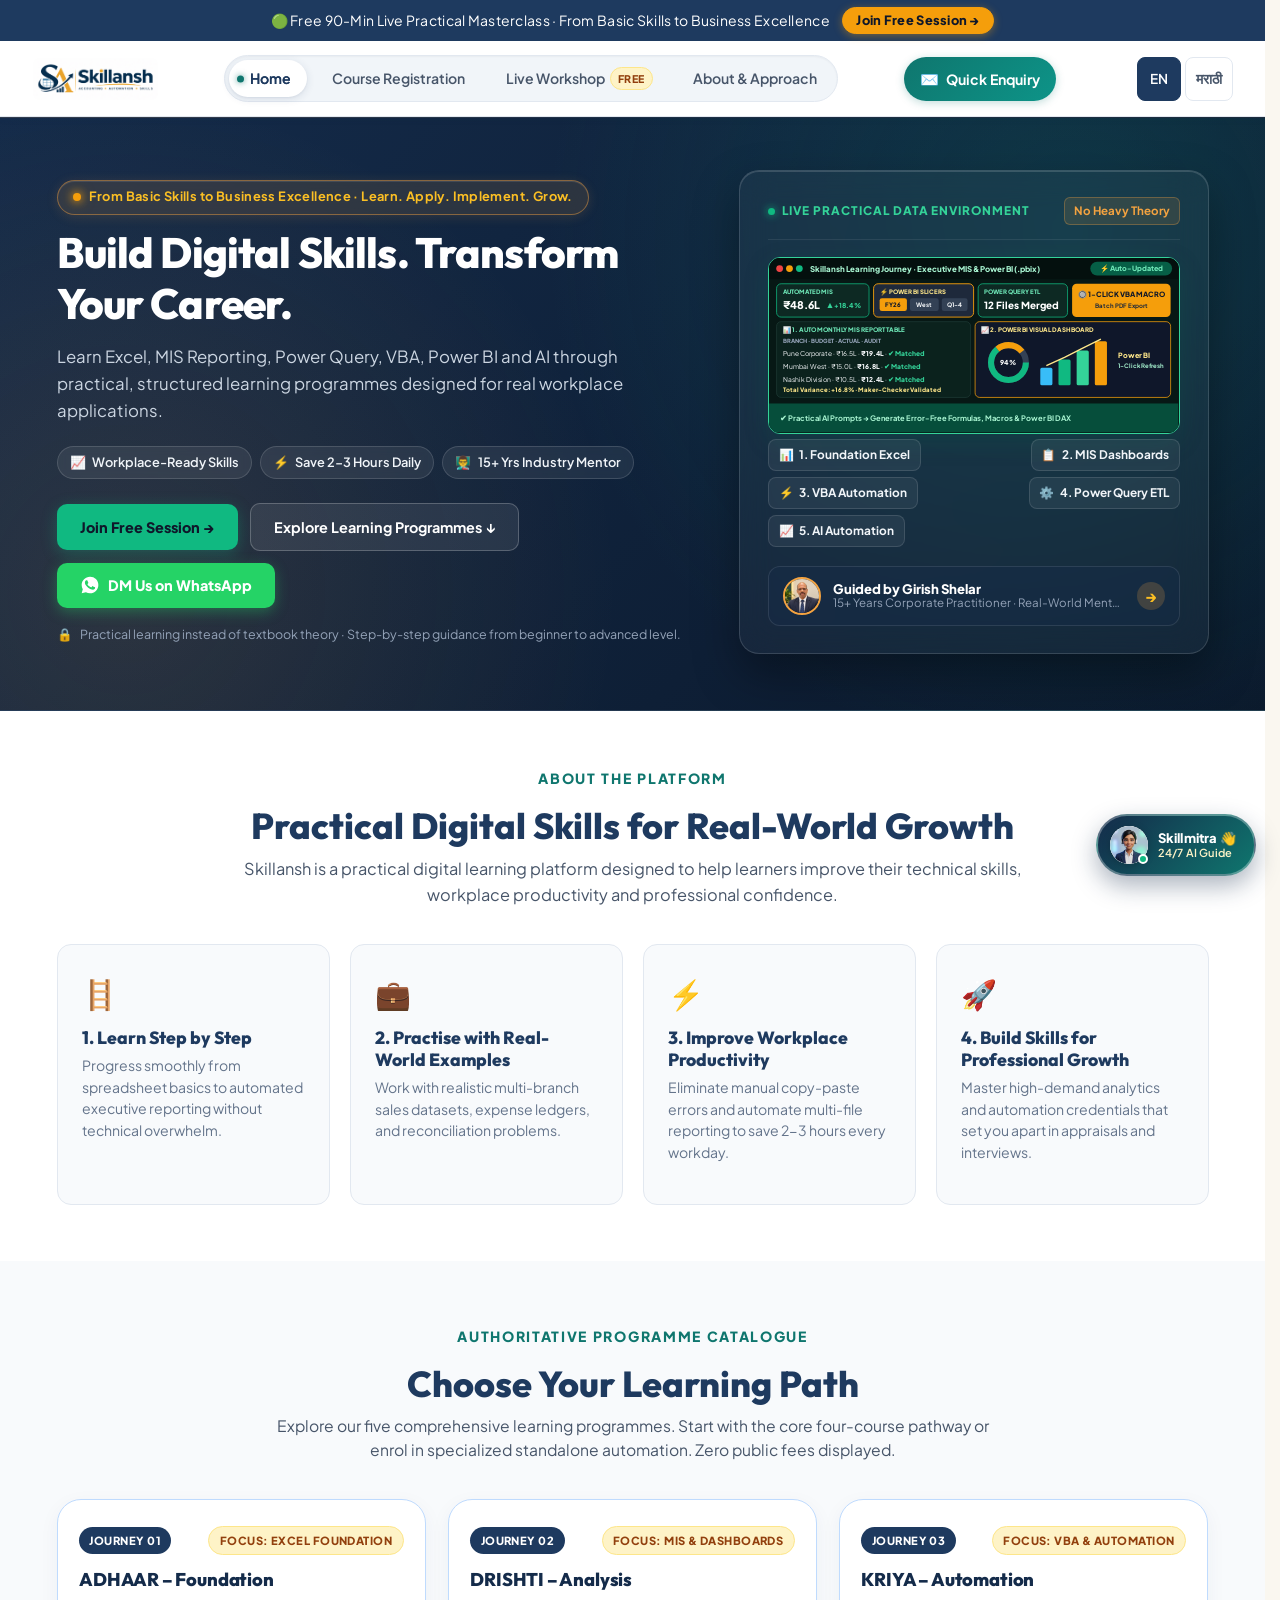
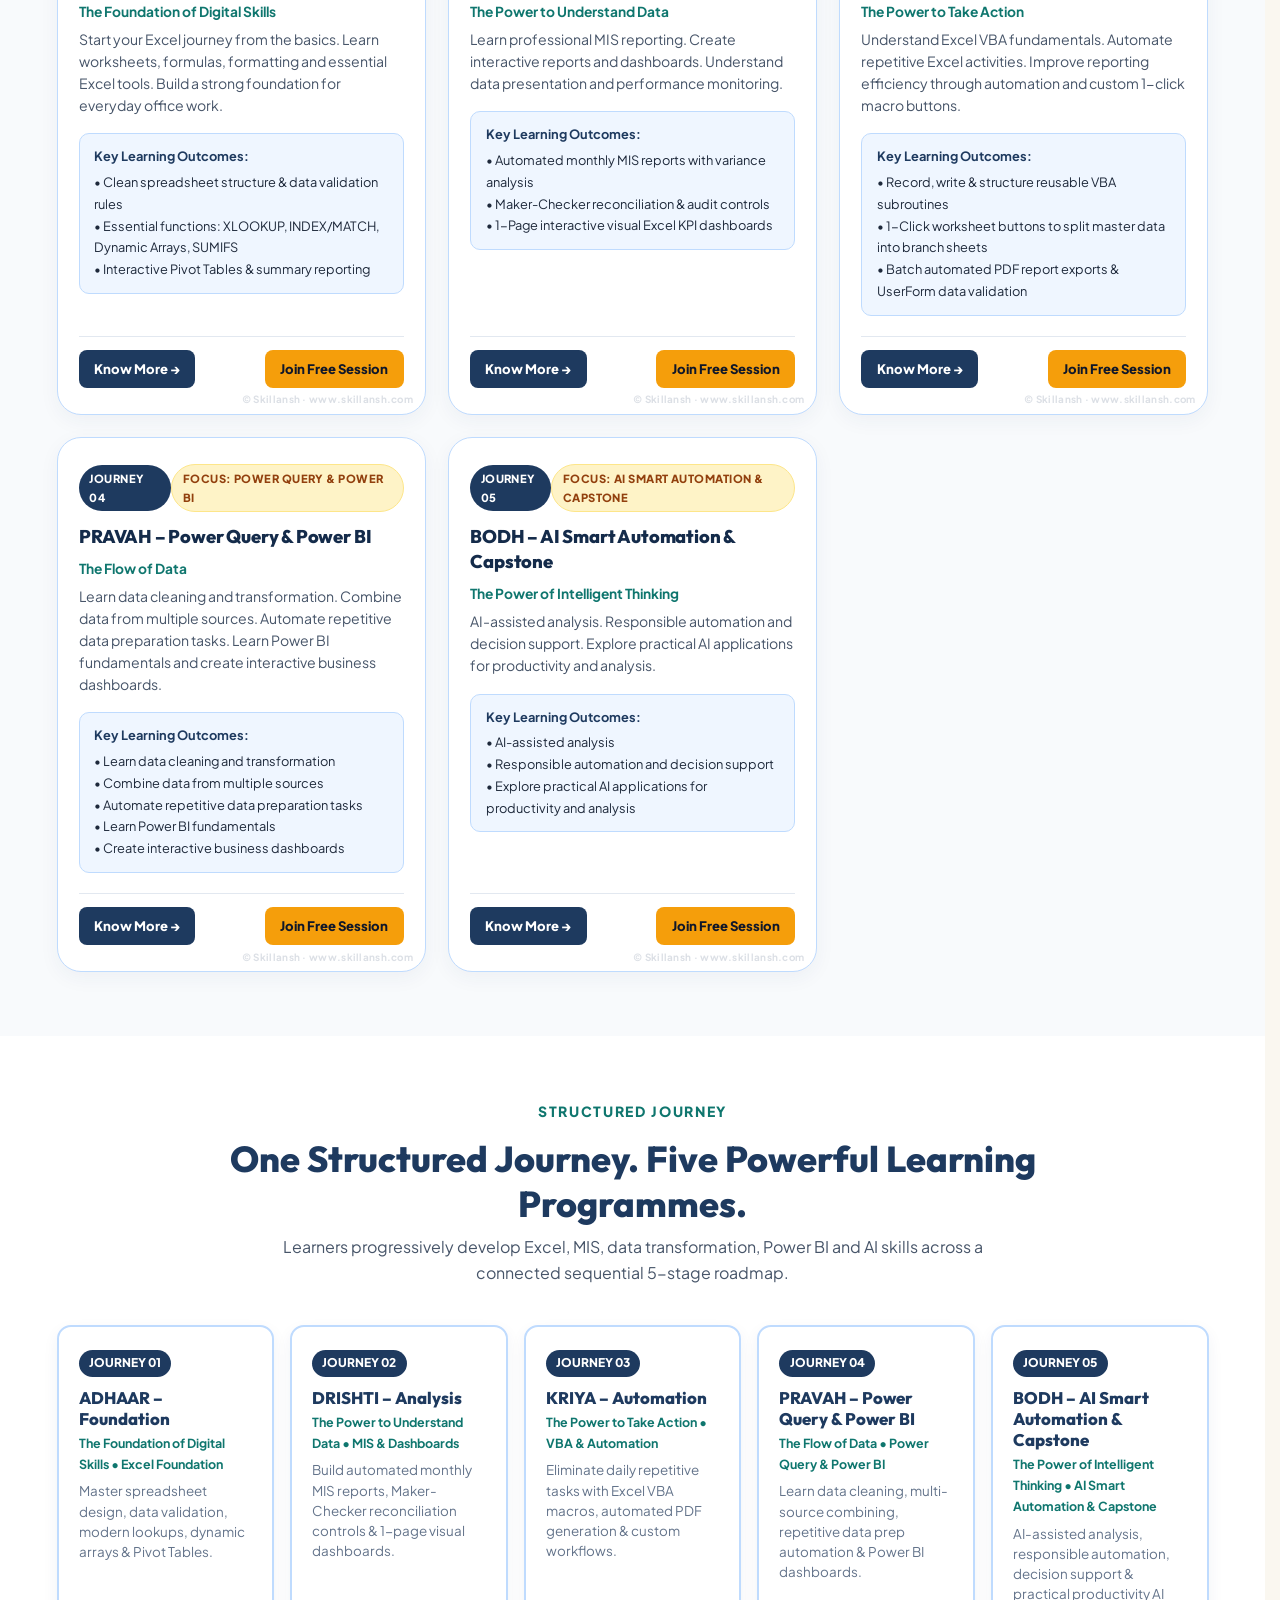
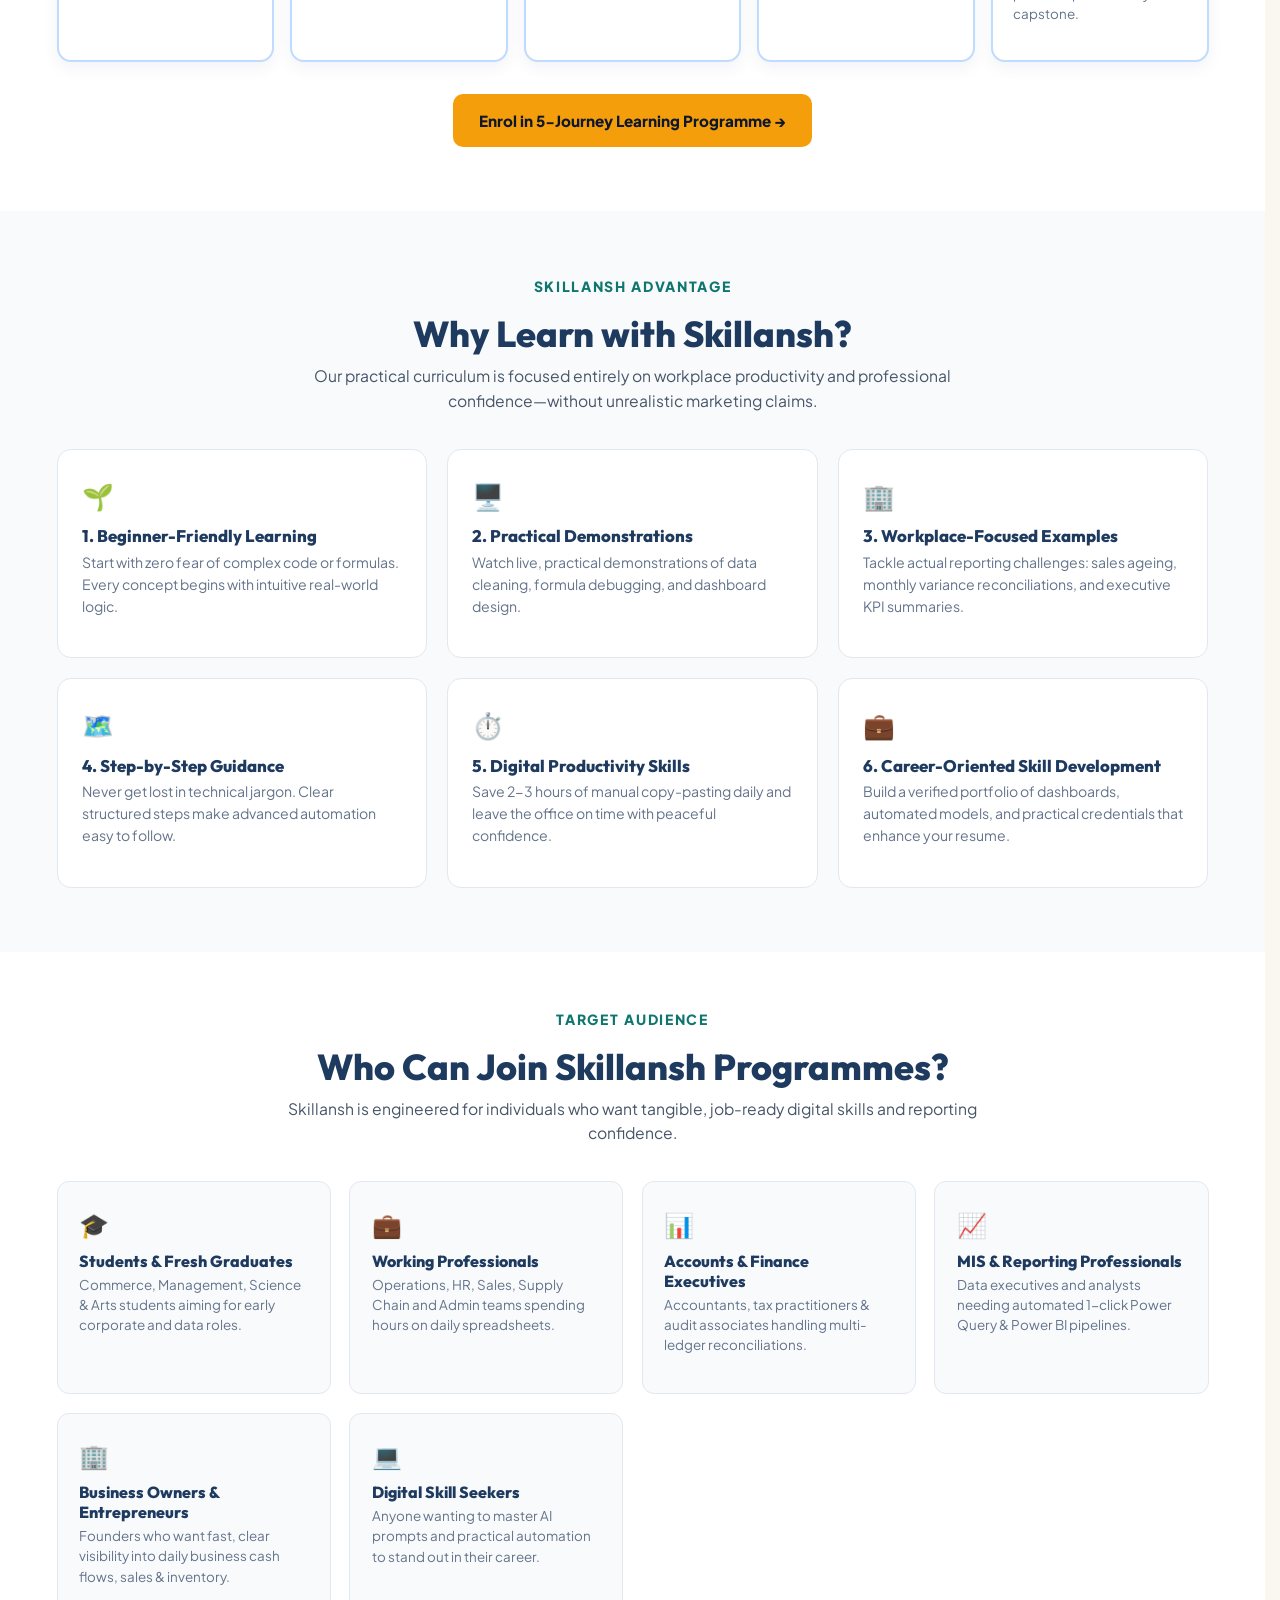
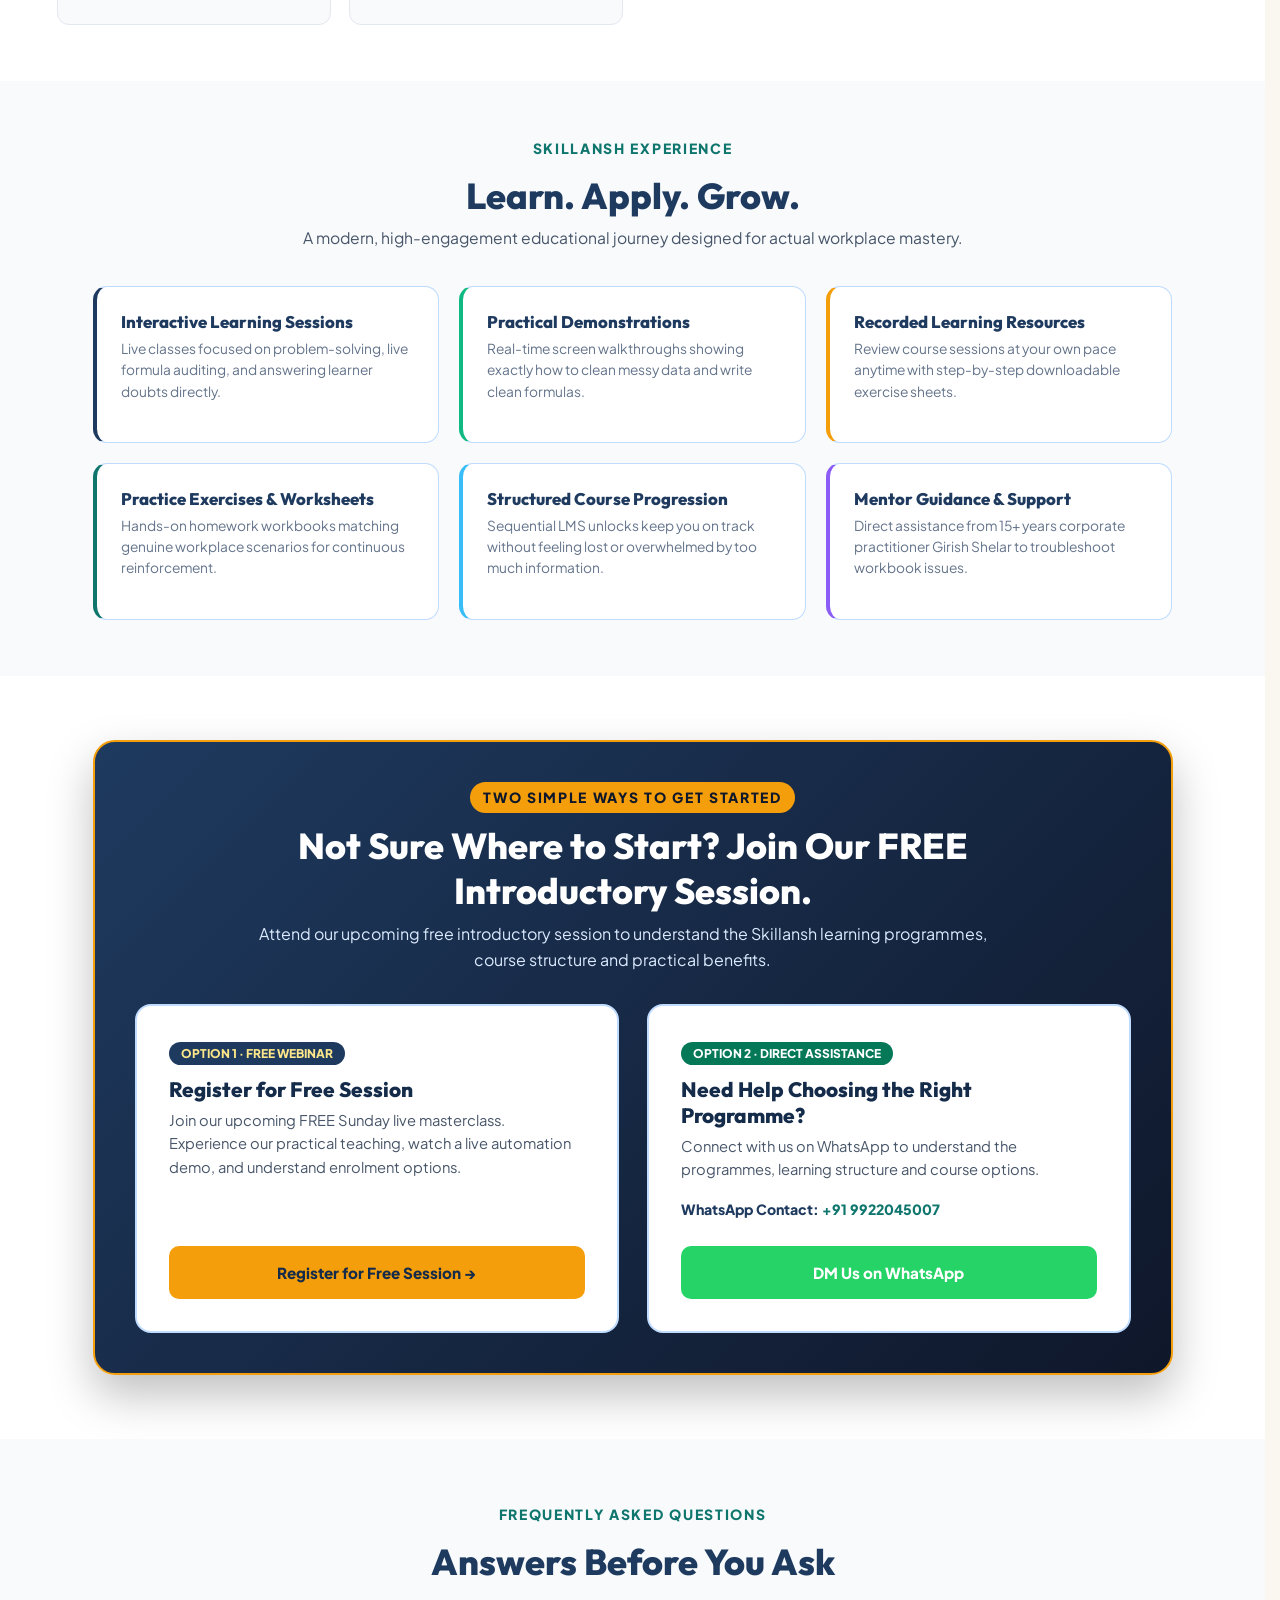
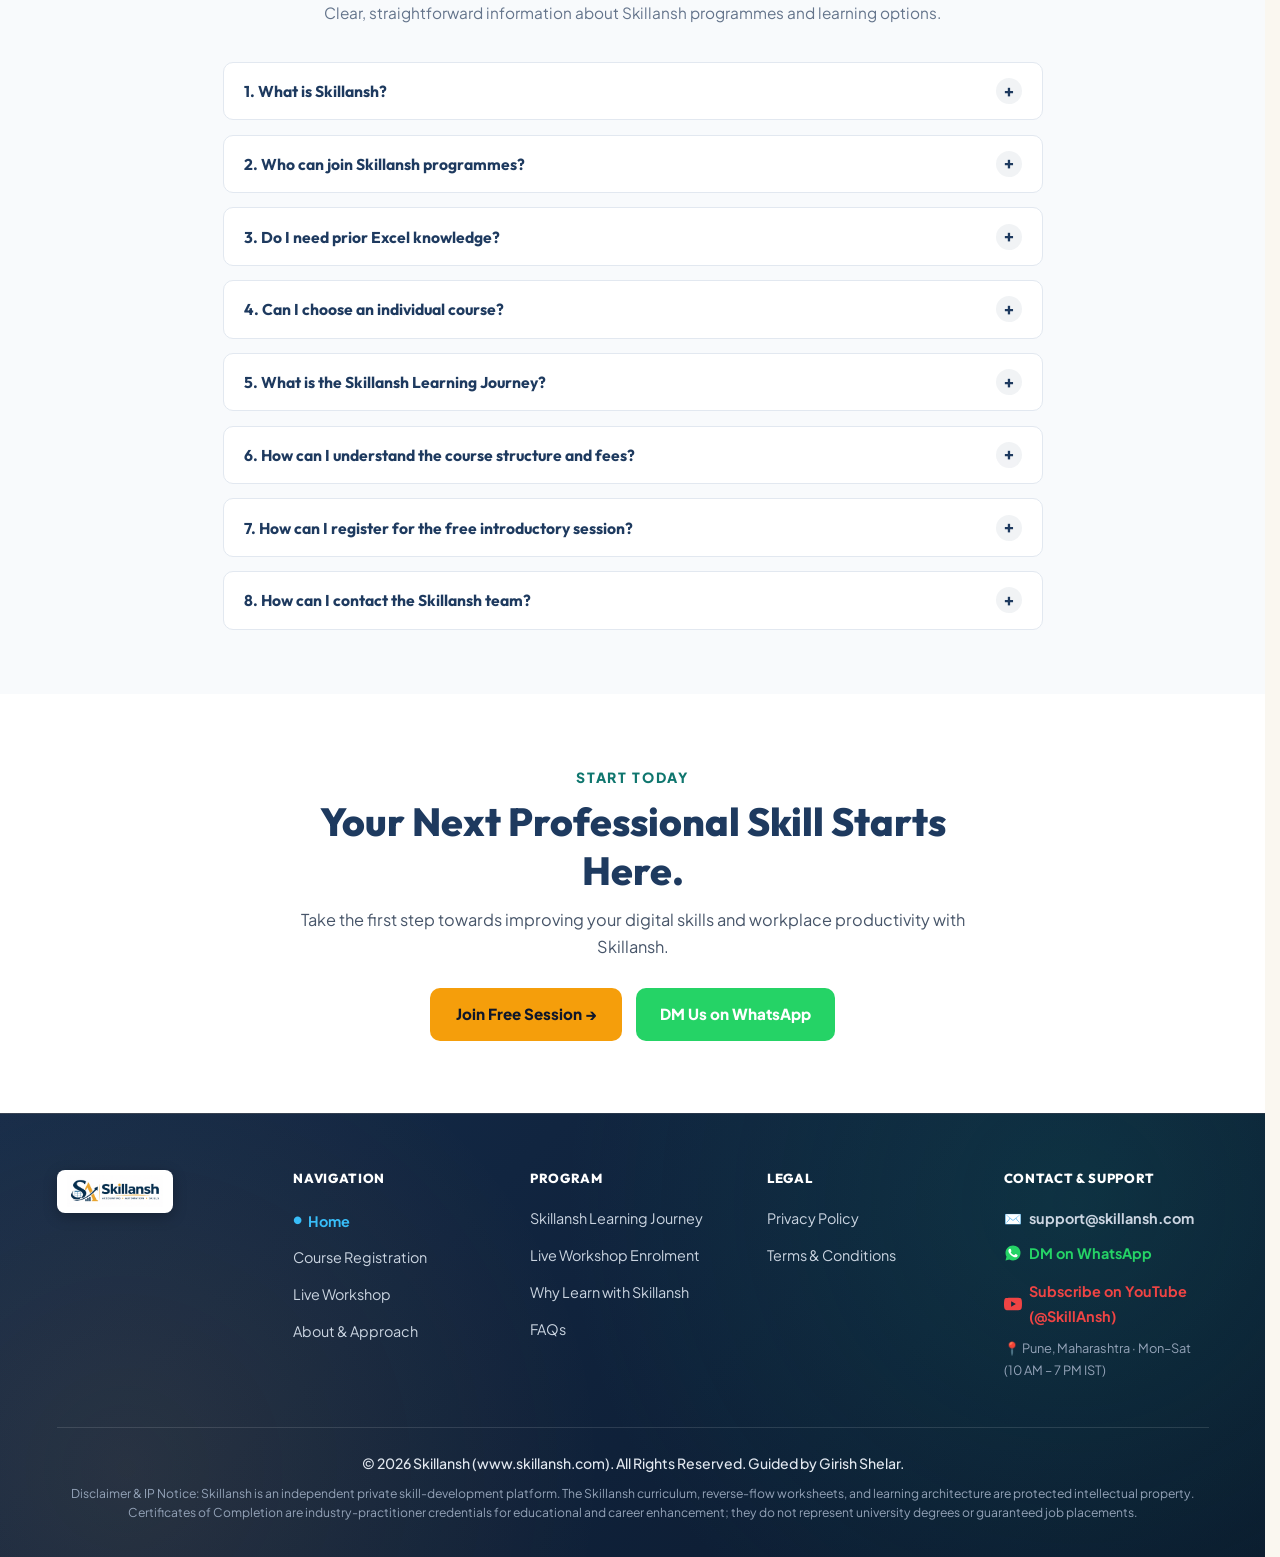
==== commit 104b5e62: "Strengthen Layer 1 copy, print, and screenshot deterrent across public pages" ====
--- a/index.html
+++ b/index.html
@@ -24,7 +24,7 @@
   <link rel="icon" type="image/png" sizes="192x192" href="/skillansh-favicon-v4.png">
   <link rel="icon" type="image/x-icon" href="/skillansh-favicon-v4.ico">
   <link rel="apple-touch-icon" sizes="180x180" href="/skillansh-apple-icon-v4.png">
-  <link rel="stylesheet" href="style.css?v=20261122g">
+  <link rel="stylesheet" href="style.css?v=20261126b">
   <link rel="stylesheet" href="chatbot.css?v=20261115c">
   <script src="https://checkout.razorpay.com/v1/checkout.js"></script>
   <meta name="copyright" content="© 2026 Skillansh (Girish Shelar). All Rights Reserved.">
@@ -979,8 +979,8 @@
     <a href="workshop.html" class="btn-mobile-cta" style="background:var(--color-primary);">Free Live Workshop &rarr;</a>
   </div>
 
-  <script src="config.js?v=20261124a"></script>
-  <script src="script.js?v=20261122d"></script>
+  <script src="config.js?v=20261126a"></script>
+  <script src="script.js?v=20261126b"></script>
   <script src="chatbot.js?v=20261124a" defer></script>
 
   <script>
--- a/style.css
+++ b/style.css
@@ -7089,6 +7089,8 @@
 }
 
 /* Content & Curriculum Structure Anti-Copy & Anti-Screenshot Deterrent Protection */
+.protected-copy-zone,
+.sk-course-card,
 .bento-card,
 .cohort-modules-column,
 .smart-visible-card,
@@ -7103,10 +7105,16 @@
   position: relative;
 }
 
+.protected-copy-zone img {
+  -webkit-user-drag: none;
+  user-drag: none;
+}
+
 /* Subtle embedded brand watermark against mobile camera photos & screenshots */
 .bento-card::after,
 .smart-visible-card::after,
-.cohort-mod-item::after {
+.cohort-mod-item::after,
+.sk-course-card::after {
   content: "© Skillansh · www.skillansh.com";
   position: absolute;
   bottom: 6px;
@@ -7120,17 +7128,20 @@
 }
 
 /* Instant blur & overlay shield when Snipping Tool, Snapshot app, or PrintScreen is active */
+body.skillansh-capture-shield main.protected-copy-zone,
 body.skillansh-capture-shield .bento-card,
 body.skillansh-capture-shield .cohort-modules-column,
 body.skillansh-capture-shield .smart-visible-card,
 body.skillansh-capture-shield .curriculum-card-stage,
 body.skillansh-capture-shield .cohort-pricing-card {
-  filter: blur(18px) brightness(0.92) !important;
+  filter: blur(20px) brightness(0.88) !important;
+  opacity: 0.14 !important;
   transition: none !important;
 }
 
 /* Block Save-as-PDF / Print scraping of curriculum cards */
 @media print {
+  main.protected-copy-zone,
   .bento-ribbon-grid,
   .cohort-split-layout,
   .visible-steps-grid,
@@ -7148,7 +7159,7 @@
   }
 }
 
-input, textarea, select, a[href^="mailto:"], a[href^="tel:"] {
+input, textarea, select, [contenteditable="true"], code, a[href^="mailto:"], a[href^="tel:"] {
   -webkit-user-select: text !important;
   -moz-user-select: text !important;
   -ms-user-select: text !important;
